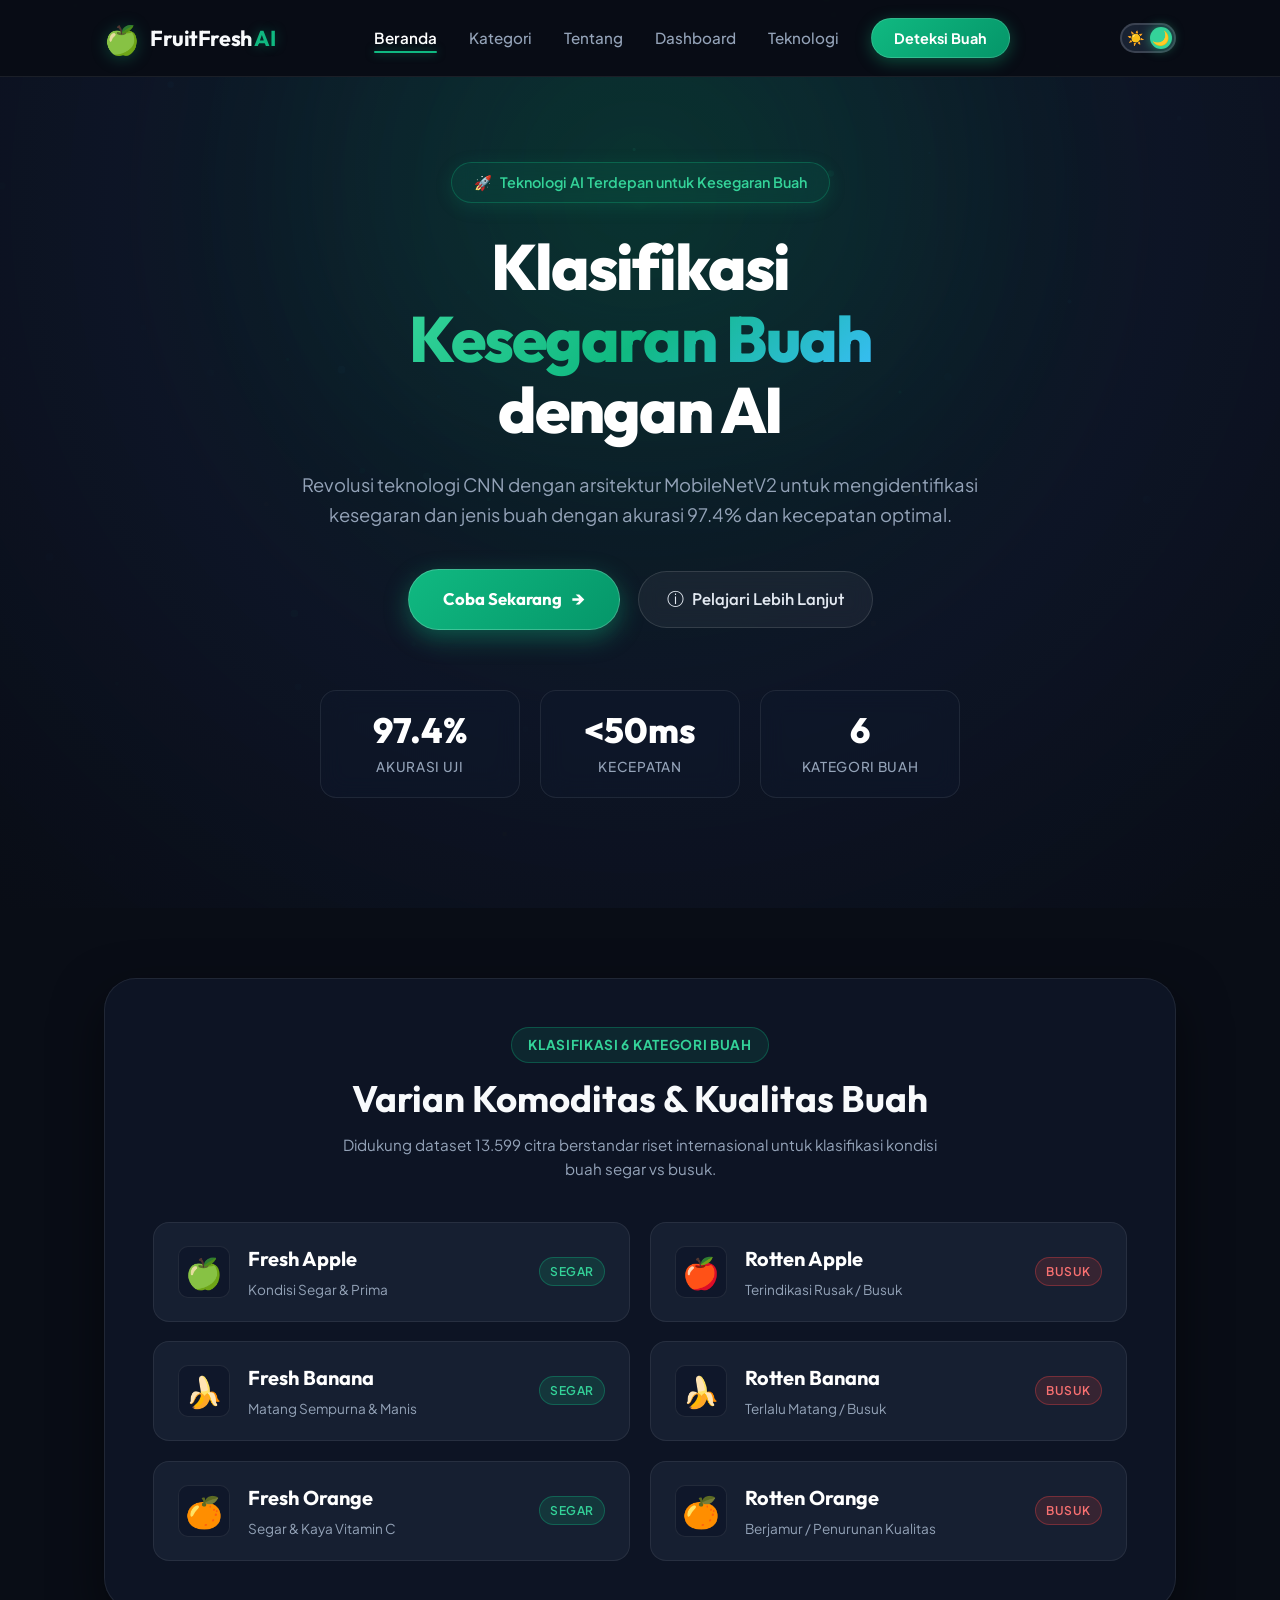
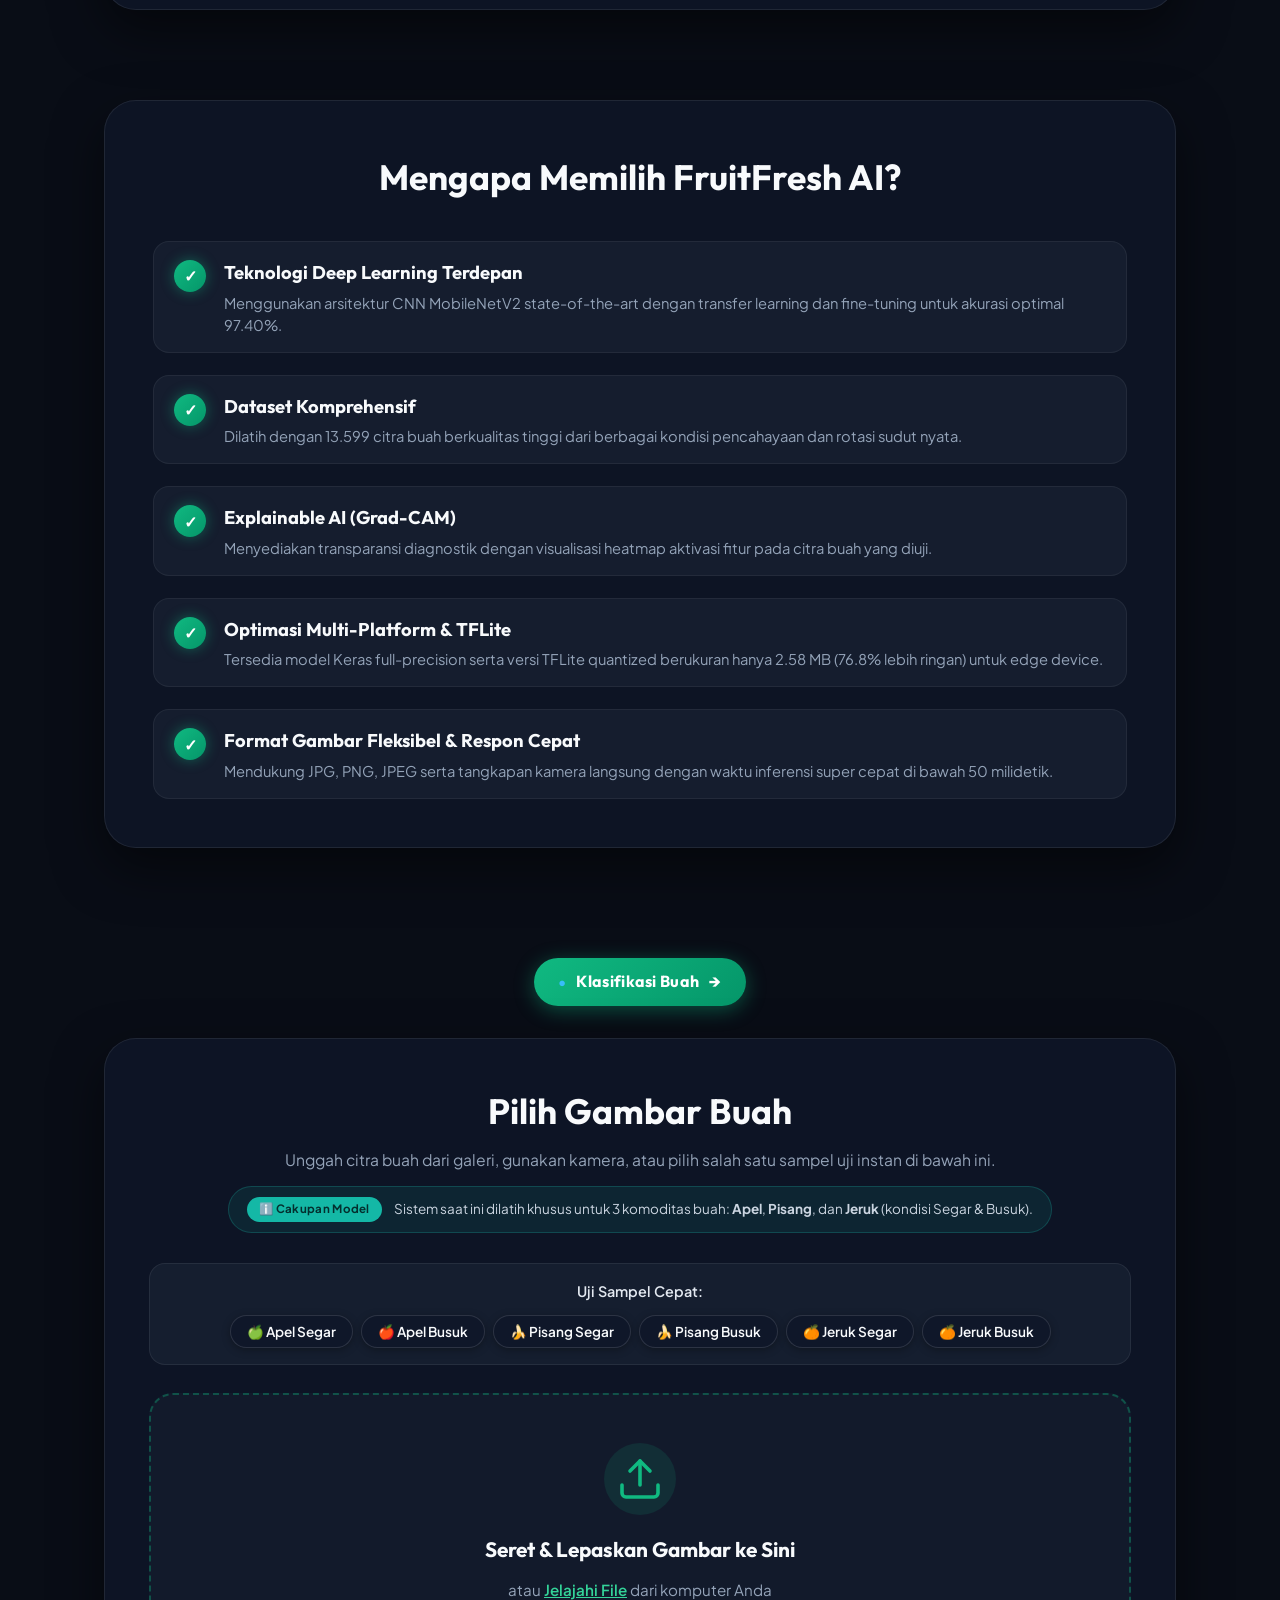
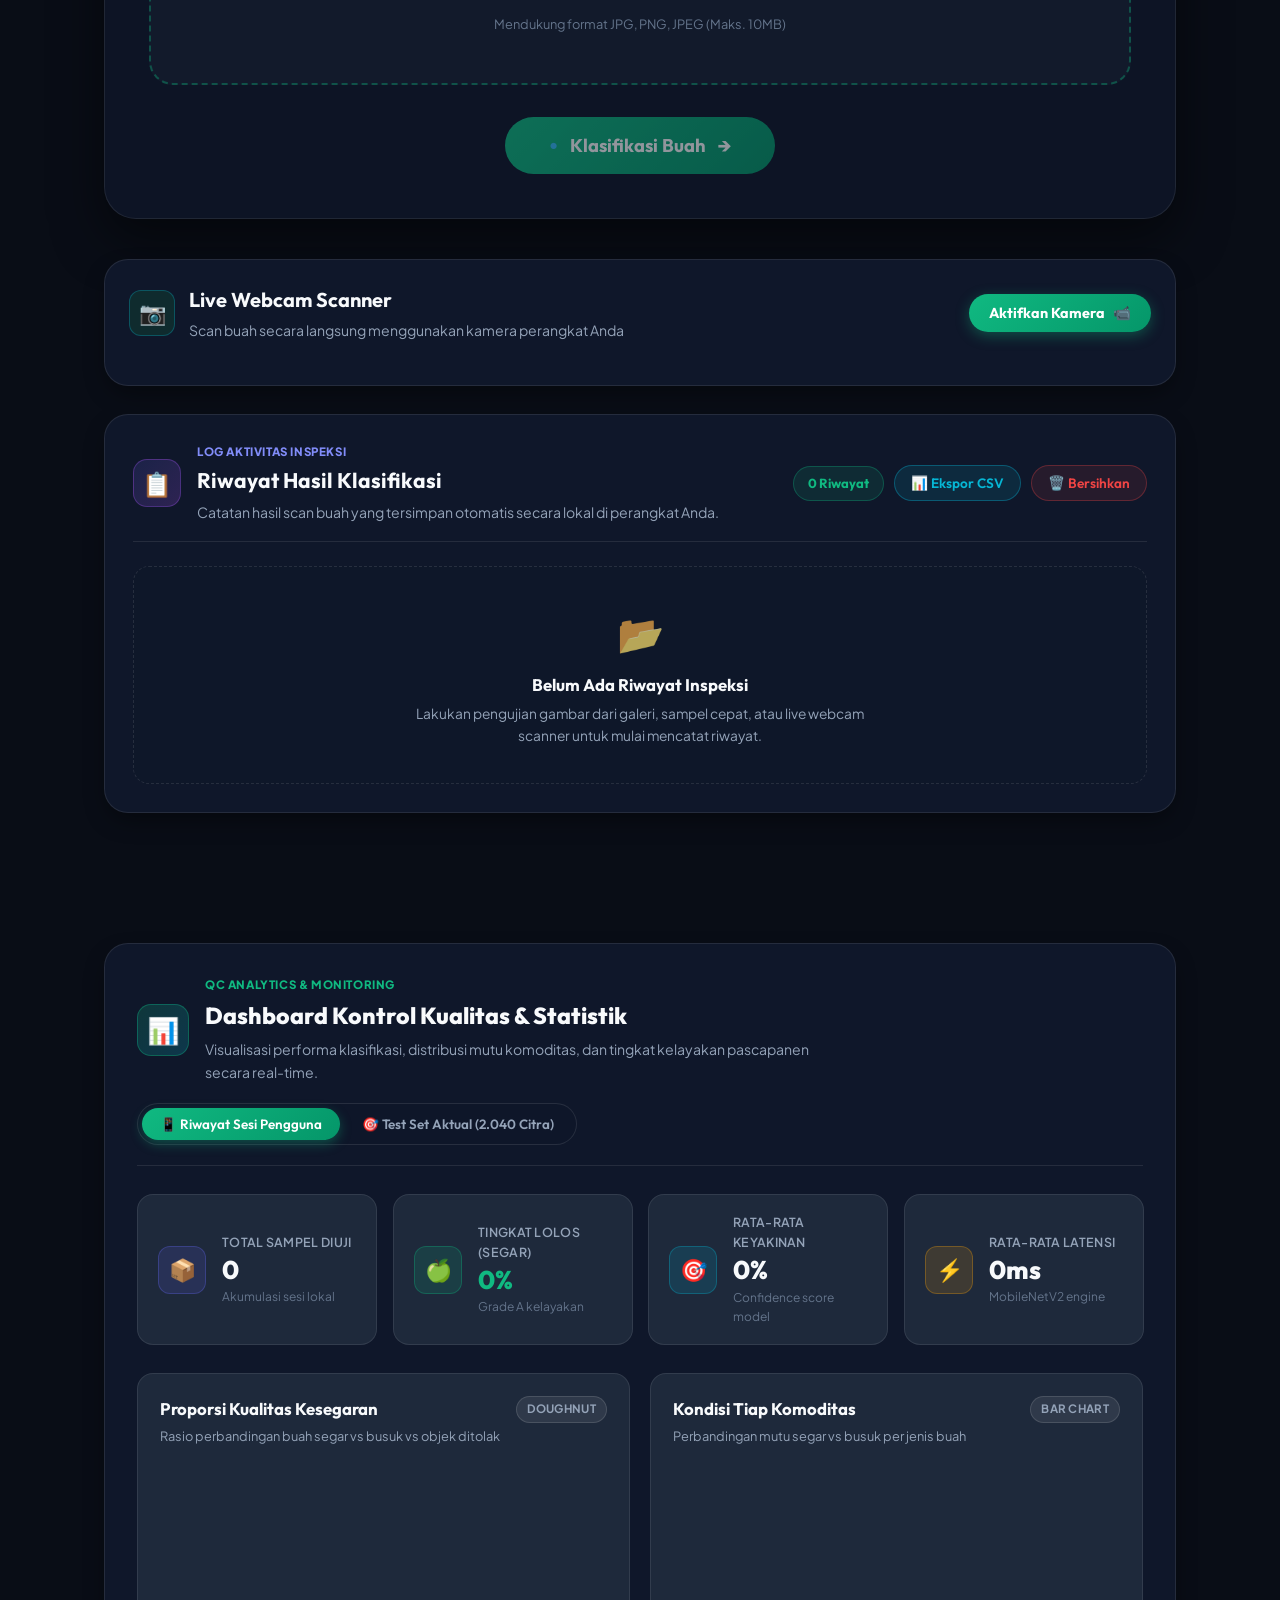
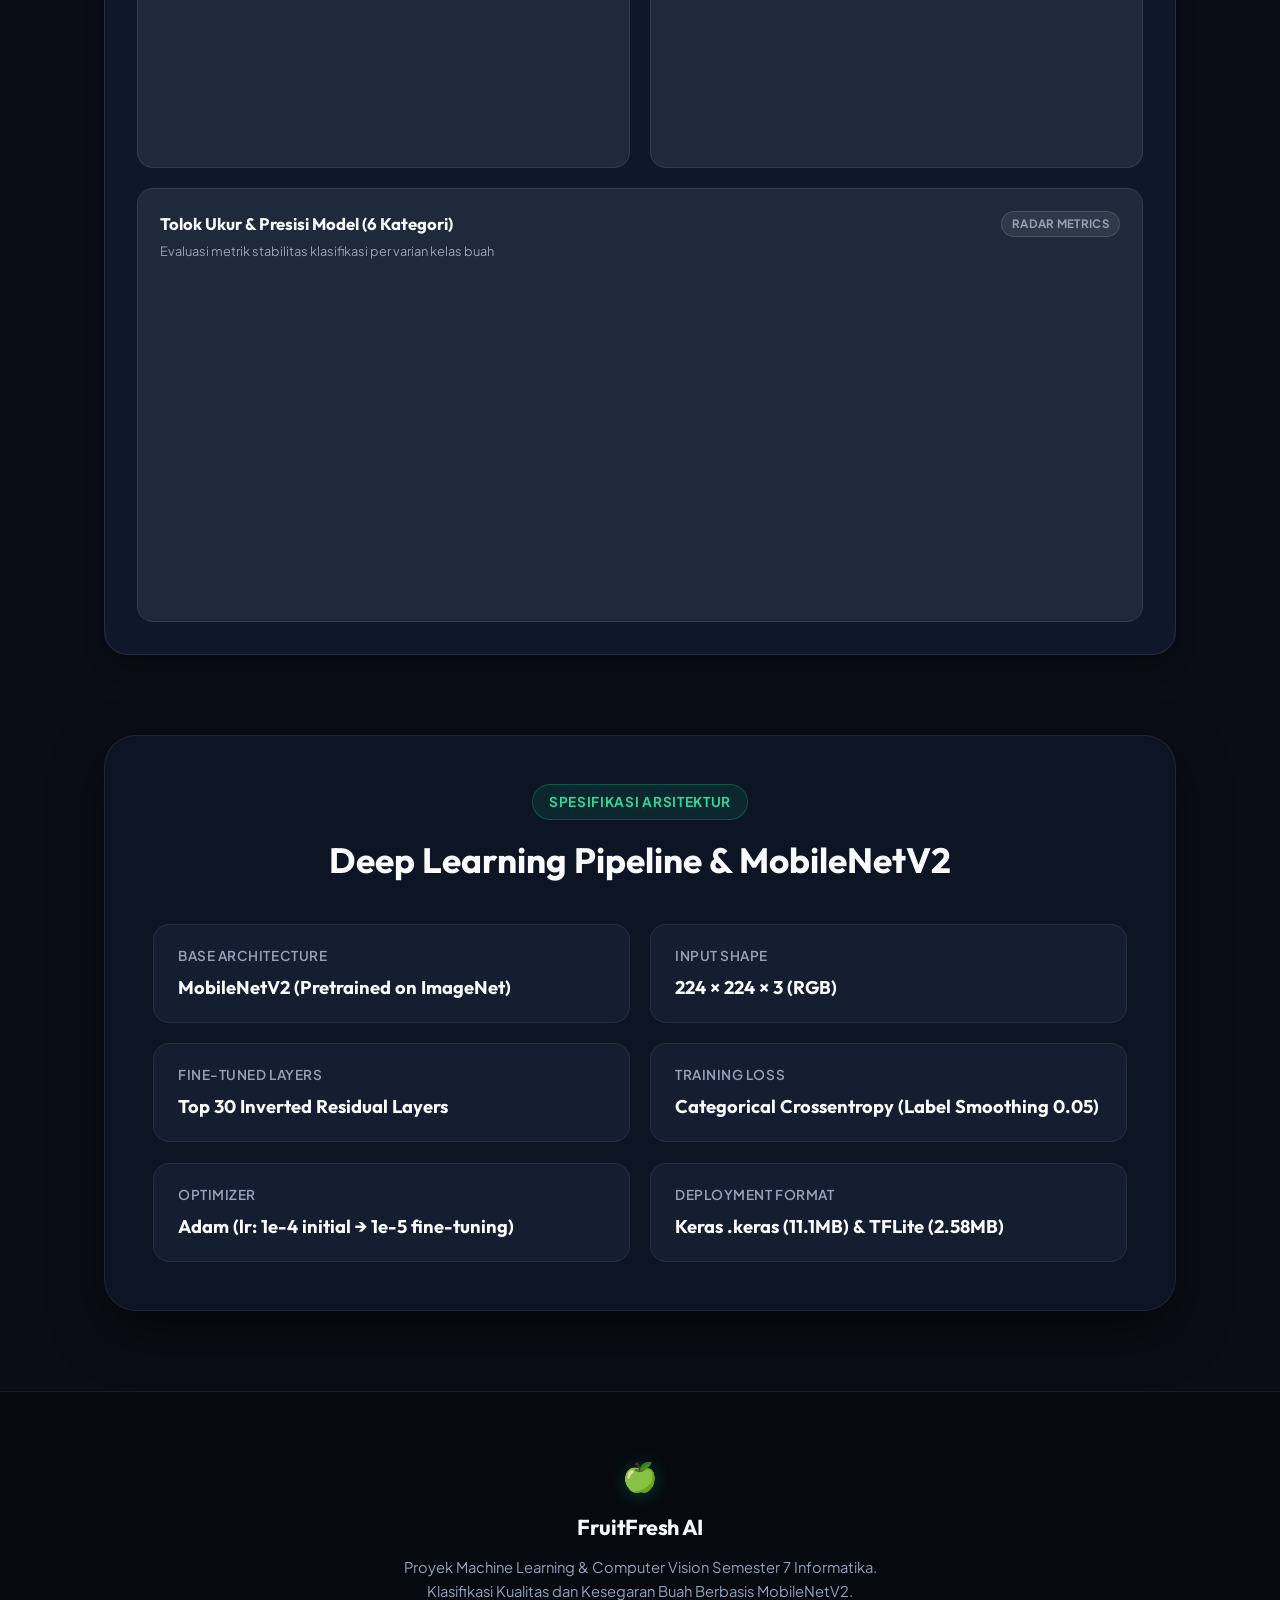
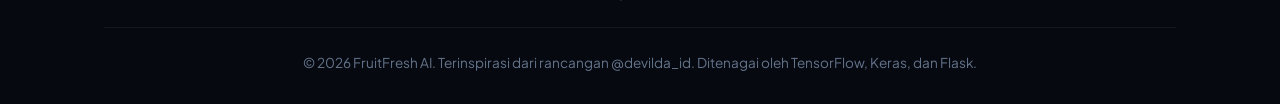
==== templates/index.html @ ebd69722 "feat: FruitFresh AI - Klasifikasi Kesegaran Buah Berbasis MobileNetV2 (Production Ready)" ====
<!DOCTYPE html>
<html lang="id" data-theme="dark">
<head>
    <meta charset="UTF-8">
    <meta name="viewport" content="width=device-width, initial-scale=1.0">
    <title>FruitFresh AI — Klasifikasi Kesegaran Buah Berbasis Deep Learning</title>
    <meta name="description" content="Sistem kecerdasan buatan berbasis MobileNetV2 untuk klasifikasi kualitas dan kesegaran buah apel, pisang, dan jeruk secara real-time.">
    
    <!-- Google Fonts: Outfit & Plus Jakarta Sans -->
    <link rel="preconnect" href="https://fonts.googleapis.com">
    <link rel="preconnect" href="https://fonts.gstatic.com" crossorigin>
    <link href="https://fonts.googleapis.com/css2?family=Outfit:wght@300;400;500;600;700;800&family=Plus+Jakarta+Sans:wght@400;500;600;700&display=swap" rel="stylesheet">
    
    <!-- Custom CSS -->
    <link rel="stylesheet" href="/static/css/style.css">
    <link rel="icon" href="data:image/svg+xml,<svg xmlns=%22http://www.w3.org/2000/svg%22 viewBox=%220%22%20width=%2232%22%20height=%2232%22><text y=%2226%22 font-size=%2226%22>🍏</text></svg>">
    
    <!-- Chart.js 4.x for Interactive QC Analytics Dashboard -->
    <script src="https://cdn.jsdelivr.net/npm/chart.js@4.4.2/dist/chart.umd.min.js"></script>
</head>
<body>

    <!-- Floating Particles Canvas (Fitur 6: Partikel Mengambang) -->
    <canvas id="particles-canvas" class="particles-canvas"></canvas>

    <!-- Toast Notification Container -->
    <div id="toast-container" class="toast-container" aria-live="polite"></div>

    <!-- Navigation Bar -->
    <header class="navbar-wrapper">
        <nav class="navbar container">
            <a href="#beranda" class="nav-brand">
                <div class="brand-icon">🍏</div>
                <span class="brand-text">FruitFresh <span class="brand-highlight">AI</span></span>
            </a>
            
            <ul class="nav-menu" id="nav-menu">
                <li><a href="#beranda" class="nav-link active">Beranda</a></li>
                <li><a href="#kategori" class="nav-link">Kategori</a></li>
                <li><a href="#tentang" class="nav-link">Tentang</a></li>
                <li><a href="#dashboard" class="nav-link">Dashboard</a></li>
                <li><a href="#teknologi" class="nav-link">Teknologi</a></li>
                <li><a href="#deteksi" class="nav-link btn-nav-cta">Deteksi Buah</a></li>
            </ul>

            <!-- Fitur 4: Dark/Light Mode Toggle -->
            <button type="button" id="theme-toggle" class="theme-toggle" aria-label="Toggle Dark/Light Mode" title="Ubah Tema">
                <span class="theme-icon-sun">☀️</span>
                <span class="theme-icon-moon">🌙</span>
                <div class="theme-toggle-slider"></div>
            </button>

            <div class="nav-hamburger" id="nav-hamburger" aria-label="Toggle Menu">
                <span></span>
                <span></span>
                <span></span>
            </div>
        </nav>
    </header>

    <main>
        <!-- HERO SECTION -->
        <section id="beranda" class="hero-section">
            <div class="hero-backdrop-glow"></div>
            <div class="container hero-content">
                <!-- Pill Badge -->
                <div class="hero-pill-badge" data-reveal>
                    <span class="pill-icon">🚀</span>
                    <span>Teknologi AI Terdepan untuk Kesegaran Buah</span>
                </div>

                <!-- Headline -->
                <h1 class="hero-title" data-reveal>
                    Klasifikasi<br>
                    <span class="hero-title-highlight">Kesegaran Buah</span><br>
                    dengan AI
                </h1>

                <!-- Subtitle -->
                <p class="hero-subtitle" data-reveal>
                    Revolusi teknologi CNN dengan arsitektur MobileNetV2 untuk mengidentifikasi kesegaran dan jenis buah dengan akurasi 97.4% dan kecepatan optimal.
                </p>

                <!-- CTA Buttons -->
                <div class="hero-cta-group" data-reveal>
                    <a href="#deteksi" class="btn-primary-pill">
                        <span>Coba Sekarang</span>
                        <span class="arrow-icon">→</span>
                    </a>
                    <a href="#tentang" class="btn-secondary-pill">
                        <span class="info-icon">ⓘ</span>
                        <span>Pelajari Lebih Lanjut</span>
                    </a>
                </div>

                <!-- Stats Row -->
                <div class="hero-stats-grid" data-reveal>
                    <div class="stat-card tilt-card">
                        <div class="stat-value">97.4%</div>
                        <div class="stat-label">Akurasi Uji</div>
                    </div>
                    <div class="stat-card tilt-card">
                        <div class="stat-value">&lt;50ms</div>
                        <div class="stat-label">Kecepatan</div>
                    </div>
                    <div class="stat-card tilt-card">
                        <div class="stat-value">6</div>
                        <div class="stat-label">Kategori Buah</div>
                    </div>
                </div>
            </div>
        </section>

        <!-- KATEGORI BUAH SECTION (Grid 2x3) -->
        <section id="kategori" class="kategori-section">
            <div class="container">
                <div class="kategori-container-card" data-reveal>
                    <div class="kategori-card-header">
                        <span class="kategori-badge">Klasifikasi 6 Kategori Buah</span>
                        <h2 class="kategori-title">Varian Komoditas &amp; Kualitas Buah</h2>
                        <p class="kategori-desc">Didukung dataset 13.599 citra berstandar riset internasional untuk klasifikasi kondisi buah segar vs busuk.</p>
                    </div>

                    <div class="kategori-grid">
                        <!-- 1. Fresh Apple -->
                        <div class="fruit-item-card tilt-card" data-sample="fresh_apple.png">
                            <div class="fruit-item-icon-wrap">
                                <span class="fruit-item-icon">🍏</span>
                            </div>
                            <div class="fruit-item-info">
                                <div class="fruit-item-name">Fresh Apple</div>
                                <div class="fruit-item-subtitle">Kondisi Segar &amp; Prima</div>
                            </div>
                            <span class="fruit-quick-tag tag-fresh">Segar</span>
                        </div>

                        <!-- 2. Rotten Apple -->
                        <div class="fruit-item-card tilt-card" data-sample="rotten_apple.png">
                            <div class="fruit-item-icon-wrap">
                                <span class="fruit-item-icon">🍎</span>
                            </div>
                            <div class="fruit-item-info">
                                <div class="fruit-item-name">Rotten Apple</div>
                                <div class="fruit-item-subtitle">Terindikasi Rusak / Busuk</div>
                            </div>
                            <span class="fruit-quick-tag tag-rotten">Busuk</span>
                        </div>

                        <!-- 3. Fresh Banana -->
                        <div class="fruit-item-card tilt-card" data-sample="fresh_banana.png">
                            <div class="fruit-item-icon-wrap">
                                <span class="fruit-item-icon">🍌</span>
                            </div>
                            <div class="fruit-item-info">
                                <div class="fruit-item-name">Fresh Banana</div>
                                <div class="fruit-item-subtitle">Matang Sempurna &amp; Manis</div>
                            </div>
                            <span class="fruit-quick-tag tag-fresh">Segar</span>
                        </div>

                        <!-- 4. Rotten Banana -->
                        <div class="fruit-item-card tilt-card" data-sample="rotten_banana.png">
                            <div class="fruit-item-icon-wrap">
                                <span class="fruit-item-icon">🍌</span>
                            </div>
                            <div class="fruit-item-info">
                                <div class="fruit-item-name">Rotten Banana</div>
                                <div class="fruit-item-subtitle">Terlalu Matang / Busuk</div>
                            </div>
                            <span class="fruit-quick-tag tag-rotten">Busuk</span>
                        </div>

                        <!-- 5. Fresh Orange -->
                        <div class="fruit-item-card tilt-card" data-sample="fresh_orange.png">
                            <div class="fruit-item-icon-wrap">
                                <span class="fruit-item-icon">🍊</span>
                            </div>
                            <div class="fruit-item-info">
                                <div class="fruit-item-name">Fresh Orange</div>
                                <div class="fruit-item-subtitle">Segar &amp; Kaya Vitamin C</div>
                            </div>
                            <span class="fruit-quick-tag tag-fresh">Segar</span>
                        </div>

                        <!-- 6. Rotten Orange -->
                        <div class="fruit-item-card tilt-card" data-sample="rotten_orange.png">
                            <div class="fruit-item-icon-wrap">
                                <span class="fruit-item-icon">🍊</span>
                            </div>
                            <div class="fruit-item-info">
                                <div class="fruit-item-name">Rotten Orange</div>
                                <div class="fruit-item-subtitle">Berjamur / Penurunan Kualitas</div>
                            </div>
                            <span class="fruit-quick-tag tag-rotten">Busuk</span>
                        </div>
                    </div>
                </div>
            </div>
        </section>

        <!-- MENGAPA MEMILIH FRUITFRESH AI -->
        <section id="tentang" class="features-section">
            <div class="container">
                <div class="features-container-card" data-reveal>
                    <h2 class="features-card-title">Mengapa Memilih FruitFresh AI?</h2>
                    
                    <div class="feature-list">
                        <!-- Feature 1 -->
                        <div class="feature-row">
                            <div class="feature-check-circle">✓</div>
                            <div class="feature-text">
                                <div class="feature-heading">Teknologi Deep Learning Terdepan</div>
                                <div class="feature-sub">Menggunakan arsitektur CNN MobileNetV2 state-of-the-art dengan transfer learning dan fine-tuning untuk akurasi optimal 97.40%.</div>
                            </div>
                        </div>

                        <!-- Feature 2 -->
                        <div class="feature-row">
                            <div class="feature-check-circle">✓</div>
                            <div class="feature-text">
                                <div class="feature-heading">Dataset Komprehensif</div>
                                <div class="feature-sub">Dilatih dengan 13.599 citra buah berkualitas tinggi dari berbagai kondisi pencahayaan dan rotasi sudut nyata.</div>
                            </div>
                        </div>

                        <!-- Feature 3 -->
                        <div class="feature-row">
                            <div class="feature-check-circle">✓</div>
                            <div class="feature-text">
                                <div class="feature-heading">Explainable AI (Grad-CAM)</div>
                                <div class="feature-sub">Menyediakan transparansi diagnostik dengan visualisasi heatmap aktivasi fitur pada citra buah yang diuji.</div>
                            </div>
                        </div>

                        <!-- Feature 4 -->
                        <div class="feature-row">
                            <div class="feature-check-circle">✓</div>
                            <div class="feature-text">
                                <div class="feature-heading">Optimasi Multi-Platform &amp; TFLite</div>
                                <div class="feature-sub">Tersedia model Keras full-precision serta versi TFLite quantized berukuran hanya 2.58 MB (76.8% lebih ringan) untuk edge device.</div>
                            </div>
                        </div>

                        <!-- Feature 5 -->
                        <div class="feature-row">
                            <div class="feature-check-circle">✓</div>
                            <div class="feature-text">
                                <div class="feature-heading">Format Gambar Fleksibel &amp; Respon Cepat</div>
                                <div class="feature-sub">Mendukung JPG, PNG, JPEG serta tangkapan kamera langsung dengan waktu inferensi super cepat di bawah 50 milidetik.</div>
                            </div>
                        </div>
                    </div>
                </div>
            </div>
        </section>

        <!-- INTERACTIVE DETECTION & CLASSIFICATION -->
        <section id="deteksi" class="detection-section">
            <div class="container">
                
                <!-- Section Header Pill -->
                <div class="section-center-pill" data-reveal>
                    <span class="pill-dot">●</span>
                    <span>Klasifikasi Buah</span>
                    <span class="pill-arrow">→</span>
                </div>

                <!-- Input Upload Card -->
                <div class="detection-input-card" data-reveal>
                    <div class="card-inner-header">
                        <h3 class="input-card-title">Pilih Gambar Buah</h3>
                        <p class="input-card-subtitle">Unggah citra buah dari galeri, gunakan kamera, atau pilih salah satu sampel uji instan di bawah ini.</p>
                        <!-- Scope Notice Badge -->
                        <div class="scope-info-notice">
                            <span class="scope-badge">ℹ️ Cakupan Model</span>
                            <span class="scope-text">Sistem saat ini dilatih khusus untuk 3 komoditas buah: <strong>Apel</strong>, <strong>Pisang</strong>, dan <strong>Jeruk</strong> (kondisi Segar &amp; Busuk).</span>
                        </div>
                    </div>

                    <!-- Quick Sample Selector -->
                    <div class="quick-samples-wrapper">
                        <span class="quick-samples-label">Uji Sampel Cepat:</span>
                        <div class="quick-samples-chips" id="quick-samples-chips">
                            <button type="button" class="sample-chip" data-sample="fresh_apple.png">🍏 Apel Segar</button>
                            <button type="button" class="sample-chip" data-sample="rotten_apple.png">🍎 Apel Busuk</button>
                            <button type="button" class="sample-chip" data-sample="fresh_banana.png">🍌 Pisang Segar</button>
                            <button type="button" class="sample-chip" data-sample="rotten_banana.png">🍌 Pisang Busuk</button>
                            <button type="button" class="sample-chip" data-sample="fresh_orange.png">🍊 Jeruk Segar</button>
                            <button type="button" class="sample-chip" data-sample="rotten_orange.png">🍊 Jeruk Busuk</button>
                        </div>
                    </div>

                    <!-- Drag & Drop Zone -->
                    <div class="dropzone" id="dropzone">
                        <input type="file" id="file-input" accept="image/png, image/jpeg, image/jpg" style="display: none;">
                        <div class="dropzone-content" id="dropzone-content">
                            <div class="dropzone-icon">
                                <svg width="48" height="48" viewBox="0 0 24 24" fill="none" stroke="currentColor" stroke-width="1.8" stroke-linecap="round" stroke-linejoin="round">
                                    <path d="M21 15v4a2 2 0 0 1-2 2H5a2 2 0 0 1-2-2v-4"></path>
                                    <polyline points="17 8 12 3 7 8"></polyline>
                                    <line x1="12" y1="3" x2="12" y2="15"></line>
                                </svg>
                            </div>
                            <div class="dropzone-title">Seret &amp; Lepaskan Gambar ke Sini</div>
                            <div class="dropzone-sub">atau <span class="browse-link">Jelajahi File</span> dari komputer Anda</div>
                            <div class="dropzone-hint">Mendukung format JPG, PNG, JPEG (Maks. 10MB)</div>
                        </div>

                        <!-- Image Preview Box -->
                        <div class="preview-box" id="preview-box" style="display: none;">
                            <div class="preview-inner">
                                <img id="image-preview" src="" alt="Preview Gambar Buah">
                            </div>
                            <div class="preview-actions">
                                <button type="button" id="btn-remove-image" class="btn-remove-img">
                                    <svg width="16" height="16" viewBox="0 0 24 24" fill="none" stroke="currentColor" stroke-width="2">
                                        <polyline points="3 6 5 6 21 6"></polyline>
                                        <path d="M19 6v14a2 2 0 0 1-2 2H7a2 2 0 0 1-2-2V6m3 0V4a2 2 0 0 1 2-2h4a2 2 0 0 1 2 2v2"></path>
                                    </svg>
                                    <span>Hapus Gambar</span>
                                </button>
                            </div>
                        </div>
                    </div>

                    <!-- Action Buttons Row -->
                    <div class="classify-action-wrapper">
                        <button type="button" id="btn-classify" class="btn-classify-pill" disabled>
                            <span class="btn-pill-dot">●</span>
                            <span id="btn-classify-text">Klasifikasi Buah</span>
                            <span class="btn-pill-arrow">→</span>
                        </button>
                    </div>
                </div>

                <!-- Fitur 2: LIVE WEBCAM SCANNER SECTION -->
                <div class="webcam-section" data-reveal>
                    <div class="webcam-card">
                        <div class="webcam-header">
                            <div class="webcam-header-left">
                                <div class="webcam-icon-badge">📷</div>
                                <div>
                                    <h3 class="webcam-title">Live Webcam Scanner</h3>
                                    <p class="webcam-subtitle">Scan buah secara langsung menggunakan kamera perangkat Anda</p>
                                </div>
                            </div>
                            <div class="webcam-header-actions">
                                <button type="button" id="btn-webcam-switch" class="btn-webcam-action" title="Ganti Kamera Depan / Belakang" style="display: none;">
                                    <span class="webcam-action-icon">🔄</span>
                                    <span class="webcam-action-text">Ganti Kamera</span>
                                </button>
                                <button type="button" id="btn-webcam-toggle" class="btn-webcam-toggle">
                                    <span id="webcam-toggle-text">Aktifkan Kamera</span>
                                    <span class="webcam-toggle-icon">📹</span>
                                </button>
                            </div>
                        </div>
                        <div class="webcam-body" id="webcam-body" style="display: none;">
                            <div class="webcam-viewport">
                                <video id="webcam-video" autoplay playsinline></video>
                                <canvas id="webcam-canvas" style="display: none;"></canvas>
                                <!-- Scanning Animation & YOLO-Style HUD Overlay -->
                                <div class="scan-overlay" id="scan-overlay">
                                    <div class="scan-line" id="scan-line"></div>
                                    <div class="scan-corners">
                                        <div class="scan-corner tl"></div>
                                        <div class="scan-corner tr"></div>
                                        <div class="scan-corner bl"></div>
                                        <div class="scan-corner br"></div>
                                    </div>
                                    <!-- YOLO Target Tracking Box (Dynamic Live HUD) -->
                                    <div class="yolo-hud-box" id="yolo-hud-box" style="display: none;">
                                        <div class="yolo-hud-tag" id="yolo-hud-tag">
                                            <span class="yolo-tag-dot" id="yolo-tag-dot"></span>
                                            <span class="yolo-tag-title" id="yolo-tag-title">Memindai...</span>
                                            <span class="yolo-tag-conf" id="yolo-tag-conf">--%</span>
                                        </div>
                                        <div class="yolo-hud-metrics" id="yolo-hud-metrics">
                                            <span class="yolo-metric-item" id="yolo-metric-fps">⚡ Stream Aktif</span>
                                            <span class="yolo-metric-item" id="yolo-metric-lat">⏱️ --ms</span>
                                        </div>
                                    </div>
                                    <div class="scan-label" id="scan-label">Posisikan buah di dalam area scan</div>
                                </div>
                            </div>
                            <div class="webcam-actions">
                                <div class="webcam-controls-row">
                                    <button type="button" id="btn-webcam-capture" class="btn-webcam-capture" title="Ambil Foto Statis">
                                        <span class="capture-ring"></span>
                                        <span class="capture-inner"></span>
                                    </button>
                                    <button type="button" id="btn-webcam-live" class="btn-webcam-live" title="Mulai / Hentikan Deteksi Real-Time">
                                        <span class="live-dot-pulse"></span>
                                        <span id="webcam-live-text">Deteksi Real-Time (YOLO Mode)</span>
                                        <span class="live-badge-chip">LIVE</span>
                                    </button>
                                </div>
                                <p class="webcam-capture-hint" id="webcam-hint-text">Tekan tombol foto untuk analisis detail, atau aktifkan Deteksi Real-Time untuk scan otomatis</p>
                            </div>
                        </div>
                    </div>
                </div>

                <!-- RESULT CARD SECTION (Streamlined Executive Layout & Progressive Tabs) -->
                <div class="detection-result-card" id="result-card" style="display: none;">
                    
                    <!-- KARTU PENOLAKAN OTOMATIS OOD (Keyakinan < 60%) -->
                    <div class="ood-rejection-card" id="ood-rejection-card" style="display: none;">
                        <div class="ood-header">
                            <div class="ood-badge-pill">
                                <span class="ood-pulse-dot"></span>
                                <span>STATUS: OBJEK DITOLAK / DI LUAR CAKUPAN TARGET</span>
                            </div>
                            <h3 class="ood-title">Citra Tidak Dapat Diklasifikasikan</h3>
                            <p class="ood-subtitle">
                                Sistem menolak membuat prediksi spekulatif karena tingkat keyakinan tertinggi hanya 
                                <strong id="ood-confidence-display" class="highlight-ood">--%</strong> (di bawah ambang batas aman <strong>60.0%</strong>).
                            </p>
                        </div>

                        <div class="ood-diagnostics-grid">
                            <div class="ood-diag-card">
                                <div class="diag-icon">❌</div>
                                <div class="diag-content">
                                    <h5>Bukan Komoditas Target</h5>
                                    <p>Sistem mendeteksi kemungkinan besar objek pada citra <strong>bukan Apel, Pisang, atau Jeruk</strong> (misal: buah lain, hewan, atau benda mati).</p>
                                </div>
                            </div>
                            <div class="ood-diag-card">
                                <div class="diag-icon">⚠️</div>
                                <div class="diag-content">
                                    <h5>Kualitas / Sudut Citra</h5>
                                    <p>Foto mungkin memiliki pencahayaan minim, blur, pantulan cahaya tajam, atau sudut pandang yang menutupi tekstur khas buah.</p>
                                </div>
                            </div>
                            <div class="ood-diag-card">
                                <div class="diag-icon">🛡️</div>
                                <div class="diag-content">
                                    <h5>Standar Integritas AI (OOD)</h5>
                                    <p>Sesuai kaidah *Out-of-Distribution Rejection*, model menolak tebakan acak demi mencegah *False Positive* dalam operasional QC.</p>
                                </div>
                            </div>
                        </div>

                        <div class="ood-actions">
                            <a href="#kategori" class="btn-ood-action btn-ood-primary">
                                <span>Lihat 3 Buah yang Didukung</span>
                                <span>🍏🍌🍊</span>
                            </a>
                            <button type="button" class="btn-ood-action btn-ood-secondary" id="btn-ood-sample">
                                <span>Gunakan Sampel Uji Cepat</span>
                                <span>✨</span>
                            </button>
                        </div>
                    </div>

                    <!-- KONTEN HASIL NORMAL (Keyakinan >= 60%) -->
                    <div id="normal-result-container">
                        
                        <!-- 1. EXECUTIVE HERO RESULT BANNER (Terbaca Jelas & Instan dalam 2 Detik) -->
                        <div class="result-hero-banner" id="result-hero-banner">
                            <div class="hero-verdict-left">
                                <div class="hero-fruit-avatar" id="fruit-icon-badge">🍏</div>
                                <div class="hero-fruit-meta">
                                    <div class="hero-badge-row">
                                        <span class="status-box-badge badge-fresh" id="res-condition-tag">SEGAR • GRADE A</span>
                                        <span class="badge-latency" id="res-latency">⏱️ Latensi: 34ms</span>
                                    </div>
                                    <h3 class="hero-fruit-name" id="res-fruit-name">Fresh Apple (Apel Segar)</h3>
                                    <p class="hero-one-sentence" id="res-fruit-desc">Apel dalam kondisi segar dengan tekstur renyah, aroma manis segar, kulit kencang bebas memar.</p>
                                </div>
                            </div>
                            
                            <div class="hero-verdict-right">
                                <div class="hero-confidence-box">
                                    <span class="hero-conf-label">Tingkat Kepercayaan</span>
                                    <div class="hero-conf-value value-green" id="res-confidence">100.0%</div>
                                    <span class="hero-conf-sub">MobileNetV2 Confidence</span>
                                </div>
                                <div class="hero-action-buttons">
                                    <button type="button" id="btn-export-pdf" class="btn-action-pill btn-pdf" title="Ekspor Laporan PDF">
                                        <svg width="17" height="17" viewBox="0 0 24 24" fill="none" stroke="currentColor" stroke-width="2" stroke-linecap="round" stroke-linejoin="round">
                                            <path d="M14 2H6a2 2 0 0 0-2 2v16a2 2 0 0 0 2 2h12a2 2 0 0 0 2-2V8z"></path>
                                            <polyline points="14 2 14 8 20 8"></polyline>
                                            <line x1="16" y1="13" x2="8" y2="13"></line>
                                            <line x1="16" y1="17" x2="8" y2="17"></line>
                                        </svg>
                                        <span>Ekspor PDF</span>
                                    </button>
                                    <button type="button" id="btn-audio-tts" class="btn-action-pill btn-audio" title="Dengarkan Hasil Analisis">
                                        <svg width="17" height="17" viewBox="0 0 24 24" fill="none" stroke="currentColor" stroke-width="2" stroke-linecap="round" stroke-linejoin="round">
                                            <polygon points="11 5 6 9 2 9 2 15 6 15 11 19 11 5"></polygon>
                                            <path d="M19.07 4.93a10 10 0 0 1 0 14.14M15.54 8.46a5 5 0 0 1 0 7.07"></path>
                                        </svg>
                                        <span id="tts-btn-text">Putar Audio</span>
                                    </button>
                                </div>
                            </div>
                        </div>

                        <!-- 2. TAB NAVIGASI DETAIL HASIL (Progressive Disclosure) -->
                        <div class="result-tabs-wrapper">
                            <div class="result-tabs-nav" role="tablist">
                                <button type="button" class="btn-result-tab active" id="tab-btn-storage" data-tab="storage">
                                    <span>📦 Parameter Penyimpanan &amp; Protokol QC</span>
                                </button>
                                <button type="button" class="btn-result-tab" id="tab-btn-ai" data-tab="ai">
                                    <span>🔬 Analisis Mendalam AI &amp; Grad-CAM</span>
                                </button>
                            </div>

                            <!-- PANE 1: PENYIMPANAN & KUALITAS INDUSTRI -->
                            <div class="result-tab-pane active" id="tab-pane-storage">
                                <!-- Wawasan Daya Simpan & Metrik Industri -->
                                <div class="shelf-life-container" id="shelf-life-container">
                                    <div class="shelf-life-header">
                                        <div class="shelf-life-title-wrap">
                                            <span class="shelf-title-icon">🧊</span>
                                            <div>
                                                <h4 class="shelf-title">Wawasan Daya Simpan &amp; Kontrol Kualitas Industri</h4>
                                                <p class="shelf-subtitle">Parameter penyimpanan presisi berbasis standar sains pascapanen &amp; cold chain</p>
                                            </div>
                                        </div>
                                        <span class="shelf-status-pill" id="shelf-status-badge">Masa Simpan Optimal</span>
                                    </div>

                                    <!-- 4 Grid Metrik Industri -->
                                    <div class="shelf-metrics-grid">
                                        <div class="shelf-metric-card">
                                            <div class="metric-top">
                                                <span class="m-icon">⏱️</span>
                                                <span class="m-label">Estimasi Daya Simpan</span>
                                            </div>
                                            <div class="metric-value" id="shelf-metric-lifespan">3 - 4 Minggu</div>
                                            <span class="metric-sub" id="shelf-metric-lifespan-sub">Kulkas / 5-7 Hari Ruang</span>
                                        </div>

                                        <div class="shelf-metric-card">
                                            <div class="metric-top">
                                                <span class="m-icon">🌡️</span>
                                                <span class="m-label">Suhu Ideal (Cold Chain)</span>
                                            </div>
                                            <div class="metric-value" id="shelf-metric-temp">1°C - 4°C</div>
                                            <span class="metric-sub">Suhu Pascapanen Aman</span>
                                        </div>

                                        <div class="shelf-metric-card">
                                            <div class="metric-top">
                                                <span class="m-icon">💧</span>
                                                <span class="m-label">Kelembaban Relatif</span>
                                            </div>
                                            <div class="metric-value" id="shelf-metric-rh">90% - 95% RH</div>
                                            <span class="metric-sub">Cegah Pengeriputan Kulit</span>
                                        </div>

                                        <div class="shelf-metric-card">
                                            <div class="metric-top">
                                                <span class="m-icon">🌬️</span>
                                                <span class="m-label">Aktivitas Gas Etilen</span>
                                            </div>
                                            <div class="metric-value" id="shelf-metric-ethylene">Tinggi</div>
                                            <span class="metric-sub" id="shelf-metric-ethylene-sub">Klimakterik Aktif</span>
                                        </div>
                                    </div>

                                    <!-- Kotak Protokol QC -->
                                    <div class="qc-protocol-box">
                                        <div class="qc-protocol-header">
                                            <span class="qc-protocol-icon">🏭</span>
                                            <strong>Protokol QC Pergudangan &amp; Ritel:</strong>
                                        </div>
                                        <p class="qc-protocol-text" id="shelf-qc-protocol">
                                            LOLOS QC GRADE A. Sangat layak didistribusikan ke etalase ritel atau dikonsumsi langsung.
                                        </p>
                                    </div>
                                </div>

                                <!-- Detail Karakteristik Fisik -->
                                <div class="detail-chips-grid">
                                    <div class="detail-chip">
                                        <span class="chip-label">👃 Indikator Aroma &amp; Tekstur</span>
                                        <span class="chip-value" id="res-aroma-texture">Segar alami, padat renyah</span>
                                    </div>
                                    <div class="detail-chip">
                                        <span class="chip-label">🍽️ Kelayakan Konsumsi</span>
                                        <span class="chip-value" id="res-recommendation">Sangat Direkomendasikan</span>
                                    </div>
                                    <div class="detail-chip full-width-chip">
                                        <span class="chip-label">💡 Panduan Penanganan Khusus</span>
                                        <span class="chip-value" id="res-storage-tip">Simpan di laci pendingin 1-4°C</span>
                                    </div>
                                </div>
                            </div>

                            <!-- PANE 2: ANALISIS AI & EXPLAINABILITY (GRAD-CAM + PROBABILITAS) -->
                            <div class="result-tab-pane" id="tab-pane-ai" style="display: none;">
                                <!-- Explainable AI Grad-CAM -->
                                <div class="gradcam-section" id="gradcam-container">
                                    <div class="gradcam-header">
                                        <div>
                                            <h4 class="gradcam-title">Explainable AI (Grad-CAM Activation Map)</h4>
                                            <p class="gradcam-desc">Visualisasi lapisan konvolusi terakhir MobileNetV2 yang menunjukkan area citra penentu klasifikasi.</p>
                                        </div>
                                        <button type="button" id="btn-toggle-gradcam" class="btn-gradcam-toggle">
                                            <span>Tampilkan Peta Atensi</span>
                                        </button>
                                    </div>
                                    
                                    <!-- Side-by-Side View -->
                                    <div class="gradcam-preview-row" id="gradcam-preview-row" style="display: none;">
                                        <div class="gradcam-col">
                                            <span class="col-label">Citra Asli</span>
                                            <div class="img-frame">
                                                <img id="orig-image-display" src="" alt="Citra Asli">
                                            </div>
                                        </div>
                                        <div class="gradcam-col">
                                            <span class="col-label">Grad-CAM Heatmap</span>
                                            <div class="img-frame">
                                                <img id="gradcam-image-display" src="" alt="Grad-CAM Heatmap">
                                            </div>
                                        </div>
                                    </div>

                                    <!-- Interactive Comparison Slider -->
                                    <div class="comparison-slider-container" id="comparison-slider" style="display: none;">
                                        <h5 class="comparison-title">⟵ Geser untuk Membandingkan ⟶</h5>
                                        <div class="comparison-wrapper" id="comparison-wrapper">
                                            <div class="comparison-image-container">
                                                <img id="comparison-original" src="" alt="Citra Asli" class="comparison-img">
                                                <div class="comparison-overlay" id="comparison-overlay">
                                                    <img id="comparison-gradcam" src="" alt="Grad-CAM Heatmap" class="comparison-img">
                                                </div>
                                                <div class="comparison-slider-handle" id="comparison-handle">
                                                    <div class="slider-handle-line"></div>
                                                    <div class="slider-handle-circle">
                                                        <svg width="20" height="20" viewBox="0 0 24 24" fill="none" stroke="currentColor" stroke-width="3" stroke-linecap="round">
                                                            <polyline points="15 18 9 12 15 6"></polyline>
                                                        </svg>
                                                        <svg width="20" height="20" viewBox="0 0 24 24" fill="none" stroke="currentColor" stroke-width="3" stroke-linecap="round">
                                                            <polyline points="9 18 15 12 9 6"></polyline>
                                                        </svg>
                                                    </div>
                                                </div>
                                            </div>
                                            <div class="comparison-labels">
                                                <span class="comp-label-left">Citra Asli</span>
                                                <span class="comp-label-right">Grad-CAM Heatmap</span>
                                            </div>
                                        </div>
                                    </div>
                                </div>

                                <!-- Probabilitas Seluruh Kelas -->
                                <div class="probabilities-section">
                                    <h4 class="prob-title">Distribusi Probabilitas (6 Kelas)</h4>
                                    <div class="prob-bars-grid" id="prob-bars-container">
                                        <!-- Populated dynamically via JS -->
                                    </div>
                                </div>
                            </div>
                        </div>

                    </div>
                </div>

                <!-- FITUR 7: RIWAYAT INSPEKSI (INSPECTION HISTORY LOG) -->
                <div class="history-section-card" id="history-section" data-reveal>
                    <div class="history-header">
                        <div class="history-title-wrap">
                            <div class="history-icon-badge">📋</div>
                            <div>
                                <div class="history-badge-top">LOG AKTIVITAS INSPEKSI</div>
                                <h3 class="history-title">Riwayat Hasil Klasifikasi</h3>
                                <p class="history-subtitle">Catatan hasil scan buah yang tersimpan otomatis secara lokal di perangkat Anda.</p>
                            </div>
                        </div>
                        <div class="history-header-actions">
                            <span class="history-count-badge" id="history-count-badge">0 Riwayat</span>
                            <button type="button" id="btn-export-history-csv" class="btn-history-action btn-history-export" title="Ekspor Riwayat ke File CSV">
                                <span>📊 Ekspor CSV</span>
                            </button>
                            <button type="button" id="btn-clear-history" class="btn-history-action btn-history-clear" title="Bersihkan Seluruh Riwayat">
                                <span>🗑️ Bersihkan</span>
                            </button>
                        </div>
                    </div>

                    <!-- History List Grid -->
                    <div class="history-list-grid" id="history-list-container">
                        <!-- Populated dynamically via JS -->
                        <div class="history-empty-state" id="history-empty-state">
                            <div class="empty-icon">📂</div>
                            <div class="empty-title">Belum Ada Riwayat Inspeksi</div>
                            <p class="empty-desc">Lakukan pengujian gambar dari galeri, sampel cepat, atau live webcam scanner untuk mulai mencatat riwayat.</p>
                        </div>
                    </div>
                </div>

            </div>
        </section>

        <!-- DASHBOARD ANALITIK & KONTROL KUALITAS (CHART.JS) -->
        <section id="dashboard" class="dashboard-section">
            <div class="container">
                <div class="dashboard-card" data-reveal>
                    <!-- Dashboard Header -->
                    <div class="dashboard-header">
                        <div class="dashboard-header-left">
                            <div class="dashboard-icon-badge">📊</div>
                            <div>
                                <span class="dashboard-badge-top">QC ANALYTICS &amp; MONITORING</span>
                                <h2 class="dashboard-title">Dashboard Kontrol Kualitas &amp; Statistik</h2>
                                <p class="dashboard-subtitle">Visualisasi performa klasifikasi, distribusi mutu komoditas, dan tingkat kelayakan pascapanen secara real-time.</p>
                            </div>
                        </div>
                        <!-- Data Source Switcher -->
                        <div class="dashboard-switcher" id="dashboard-switcher">
                            <button type="button" class="btn-switch-source active" data-source="history" id="btn-source-history">
                                <span>📱 Riwayat Sesi Pengguna</span>
                            </button>
                            <button type="button" class="btn-switch-source" data-source="benchmark" id="btn-source-benchmark">
                                <span>🎯 Test Set Aktual (2.040 Citra)</span>
                            </button>
                        </div>
                    </div>

                    <!-- 4 Summary KPI Cards Grid -->
                    <div class="kpi-grid">
                        <div class="kpi-card tilt-card">
                            <div class="kpi-icon-wrap icon-total">📦</div>
                            <div class="kpi-info">
                                <span class="kpi-label">Total Sampel Diuji</span>
                                <div class="kpi-value" id="kpi-total-inspections">0</div>
                                <span class="kpi-sub" id="kpi-total-sub">Akumulasi sesi lokal</span>
                            </div>
                        </div>
                        <div class="kpi-card tilt-card">
                            <div class="kpi-icon-wrap icon-fresh">🍏</div>
                            <div class="kpi-info">
                                <span class="kpi-label">Tingkat Lolos (Segar)</span>
                                <div class="kpi-value value-fresh" id="kpi-fresh-rate">0%</div>
                                <span class="kpi-sub" id="kpi-fresh-sub">Grade A kelayakan</span>
                            </div>
                        </div>
                        <div class="kpi-card tilt-card">
                            <div class="kpi-icon-wrap icon-conf">🎯</div>
                            <div class="kpi-info">
                                <span class="kpi-label">Rata-rata Keyakinan</span>
                                <div class="kpi-value" id="kpi-avg-confidence">0%</div>
                                <span class="kpi-sub" id="kpi-conf-sub">Confidence score model</span>
                            </div>
                        </div>
                        <div class="kpi-card tilt-card">
                            <div class="kpi-icon-wrap icon-lat">⚡</div>
                            <div class="kpi-info">
                                <span class="kpi-label">Rata-rata Latensi</span>
                                <div class="kpi-value" id="kpi-avg-latency">0ms</div>
                                <span class="kpi-sub" id="kpi-lat-sub">MobileNetV2 engine</span>
                            </div>
                        </div>
                    </div>

                    <!-- Charts Grid (3 Charts) -->
                    <div class="charts-grid">
                        <!-- Chart 1: Doughnut Chart (Fresh vs Rotten vs OOD) -->
                        <div class="chart-card">
                            <div class="chart-card-header">
                                <div>
                                    <h4 class="chart-card-title">Proporsi Kualitas Kesegaran</h4>
                                    <p class="chart-card-desc">Rasio perbandingan buah segar vs busuk vs objek ditolak</p>
                                </div>
                                <span class="chart-type-tag">Doughnut</span>
                            </div>
                            <div class="chart-canvas-wrapper doughnut-wrapper">
                                <canvas id="chart-freshness-ratio"></canvas>
                            </div>
                        </div>

                        <!-- Chart 2: Grouped Bar Chart (Commodity Breakdown) -->
                        <div class="chart-card">
                            <div class="chart-card-header">
                                <div>
                                    <h4 class="chart-card-title">Kondisi Tiap Komoditas</h4>
                                    <p class="chart-card-desc">Perbandingan mutu segar vs busuk per jenis buah</p>
                                </div>
                                <span class="chart-type-tag">Bar Chart</span>
                            </div>
                            <div class="chart-canvas-wrapper">
                                <canvas id="chart-commodity-dist"></canvas>
                            </div>
                        </div>

                        <!-- Chart 3: Radar Chart / Accuracy by Class -->
                        <div class="chart-card chart-card-wide">
                            <div class="chart-card-header">
                                <div>
                                    <h4 class="chart-card-title">Tolok Ukur &amp; Presisi Model (6 Kategori)</h4>
                                    <p class="chart-card-desc">Evaluasi metrik stabilitas klasifikasi per varian kelas buah</p>
                                </div>
                                <span class="chart-type-tag">Radar Metrics</span>
                            </div>
                            <div class="chart-canvas-wrapper radar-wrapper">
                                <canvas id="chart-model-radar"></canvas>
                            </div>
                        </div>
                    </div>
                </div>
            </div>
        </section>

        <!-- TEKNOLOGI & MODEL ARCHITECTURE -->
        <section id="teknologi" class="tech-section">
            <div class="container">
                <div class="tech-card" data-reveal>
                    <div class="tech-card-header">
                        <span class="tech-badge">Spesifikasi Arsitektur</span>
                        <h2 class="tech-title">Deep Learning Pipeline &amp; MobileNetV2</h2>
                    </div>
                    <div class="tech-specs-grid">
                        <div class="tech-spec-item tilt-card">
                            <span class="spec-label">Base Architecture</span>
                            <span class="spec-value">MobileNetV2 (Pretrained on ImageNet)</span>
                        </div>
                        <div class="tech-spec-item tilt-card">
                            <span class="spec-label">Input Shape</span>
                            <span class="spec-value">224 × 224 × 3 (RGB)</span>
                        </div>
                        <div class="tech-spec-item tilt-card">
                            <span class="spec-label">Fine-Tuned Layers</span>
                            <span class="spec-value">Top 30 Inverted Residual Layers</span>
                        </div>
                        <div class="tech-spec-item tilt-card">
                            <span class="spec-label">Training Loss</span>
                            <span class="spec-value">Categorical Crossentropy (Label Smoothing 0.05)</span>
                        </div>
                        <div class="tech-spec-item tilt-card">
                            <span class="spec-label">Optimizer</span>
                            <span class="spec-value">Adam (lr: 1e-4 initial &rarr; 1e-5 fine-tuning)</span>
                        </div>
                        <div class="tech-spec-item tilt-card">
                            <span class="spec-label">Deployment Format</span>
                            <span class="spec-value">Keras .keras (11.1MB) &amp; TFLite (2.58MB)</span>
                        </div>
                    </div>
                </div>
            </div>
        </section>
    </main>

    <!-- FOOTER -->
    <footer class="footer">
        <div class="container footer-content">
            <div class="footer-brand">
                <div class="brand-icon">🍏</div>
                <span class="brand-text">FruitFresh AI</span>
                <p class="footer-desc">Proyek Machine Learning &amp; Computer Vision Semester 7 Informatika. Klasifikasi Kualitas dan Kesegaran Buah Berbasis MobileNetV2.</p>
            </div>
            <div class="footer-bottom">
                <p>&copy; 2026 FruitFresh AI. Terinspirasi dari rancangan @devilda_id. Ditenagai oleh TensorFlow, Keras, dan Flask.</p>
            </div>
        </div>
    </footer>

    <!-- Toast Container -->
    <div id="toast-container" class="toast-container"></div>

    <!-- Custom JS -->
    <script src="/static/js/main.js"></script>
</body>
</html>
---- static/css/style.css ----
/* ==========================================================================
   FruitFresh AI — Custom Stylesheet
   Gaya Tampilan: 🌙 Sleek Dark Slate — Deep Obsidian Navy (#090d16) & Neon Emerald
   Desain terinspirasi dari standar modern AI (Linear, Vercel, Raycast)
   ========================================================================== */

:root {
    /* Color Palette — 🌙 Sleek Dark Slate & Neon Emerald */
    --bg-main: #090d16;                   /* Deep obsidian dark slate */
    --bg-surface: #0f172a;                /* Slate 900 surface */
    --bg-surface-elevated: #1e293b;       /* Slate 800 elevated */
    --bg-card-dark: #0f172a;              /* Slate 900 card surface */
    --bg-card-dark-subtle: #1e293b;       /* Slate 800 inner card */
    --bg-card-dark-hover: #26354a;        /* Sleek card hover */
    --bg-warm-tint: rgba(15, 23, 42, 0.6);
    --bg-green-tint: rgba(16, 185, 129, 0.12);
    
    /* Text Colors */
    --text-primary: #f8fafc;              /* Pure crisp slate-50 */
    --text-secondary: #94a3b8;            /* Cool slate-400 */
    --text-muted: #64748b;                /* Slate-500 */
    --text-light: #f8fafc;
    --text-light-muted: #94a3b8;
    
    /* Accents — Neon Emerald (Primary) */
    --accent-emerald: #10b981;            /* Vibrant Emerald */
    --accent-emerald-light: #34d399;      /* Neon mint / light emerald */
    --accent-emerald-dark: #059669;       /* Deep emerald */
    --accent-emerald-tint: rgba(16, 185, 129, 0.15);
    
    /* Accents — Electric Cyan & Gold (Secondary) */
    --accent-cyan: #06b6d4;
    --accent-cyan-glow: rgba(6, 182, 212, 0.35);
    --accent-amber: #f59e0b;
    --accent-amber-light: #fbbf24;
    --accent-amber-dark: #d97706;
    --accent-amber-tint: rgba(245, 158, 11, 0.12);
    
    /* Accents — Red (Danger / Rotten) */
    --accent-red: #ef4444;
    --accent-red-light: #f87171;
    --accent-red-tint: rgba(239, 68, 68, 0.15);
    
    /* Pill & CTA Buttons */
    --pill-brown: #10b981;
    --pill-brown-hover: #059669;
    --pill-border: rgba(16, 185, 129, 0.4);
    
    /* Borders & Shadows */
    --border-light: rgba(255, 255, 255, 0.09);
    --border-dark: rgba(255, 255, 255, 0.12);
    --border-accent: rgba(16, 185, 129, 0.3);
    --shadow-sm: 0 4px 12px rgba(0, 0, 0, 0.3);
    --shadow-md: 0 10px 25px -5px rgba(0, 0, 0, 0.45);
    --shadow-lg: 0 20px 40px -10px rgba(0, 0, 0, 0.6);
    --shadow-toast: 0 12px 30px rgba(0, 0, 0, 0.5);
    --glow-emerald: 0 0 24px rgba(16, 185, 129, 0.25);
    
    /* Layout & Radius */
    --radius-sm: 10px;
    --radius-md: 16px;
    --radius-lg: 24px;
    --radius-xl: 32px;
    --radius-pill: 9999px;
    
    /* Typography */
    --font-heading: 'Outfit', -apple-system, BlinkMacSystemFont, 'Segoe UI', Roboto, sans-serif;
    --font-body: 'Plus Jakarta Sans', -apple-system, BlinkMacSystemFont, 'Segoe UI', Roboto, sans-serif;
    
    --transition-fast: 0.2s cubic-bezier(0.4, 0, 0.2, 1);
    --transition-normal: 0.3s cubic-bezier(0.4, 0, 0.2, 1);
    --transition-slow: 0.5s cubic-bezier(0.4, 0, 0.2, 1);
}

/* Reset & Base Setup */
*, *::before, *::after {
    box-sizing: border-box;
    margin: 0;
    padding: 0;
}

html {
    scroll-behavior: smooth;
    font-size: 16px;
}

body {
    background-color: var(--bg-main);
    color: var(--text-primary);
    font-family: var(--font-body);
    line-height: 1.6;
    -webkit-font-smoothing: antialiased;
    -moz-osx-font-smoothing: grayscale;
    overflow-x: hidden;
}

.container {
    width: 100%;
    max-width: 1120px;
    margin-left: auto;
    margin-right: auto;
    padding-left: 24px;
    padding-right: 24px;
}

/* ==========================================================================
   TOAST NOTIFICATION (Identik dengan Frame 450 & 470)
   ========================================================================== */
.toast-container {
    position: fixed;
    top: 24px;
    right: 24px;
    z-index: 9999;
    display: flex;
    flex-direction: column;
    gap: 12px;
    pointer-events: none;
}

.toast {
    display: flex;
    align-items: center;
    gap: 12px;
    padding: 14px 22px;
    background-color: var(--accent-emerald);
    color: #ffffff;
    font-family: var(--font-heading);
    font-size: 0.95rem;
    font-weight: 600;
    border-radius: var(--radius-pill);
    box-shadow: var(--shadow-toast);
    opacity: 0;
    transform: translateY(-20px) scale(0.95);
    transition: all var(--transition-normal);
    pointer-events: auto;
}

.toast.show {
    opacity: 1;
    transform: translateY(0) scale(1);
}

.toast-icon {
    display: flex;
    align-items: center;
    justify-content: center;
    width: 22px;
    height: 22px;
    background: rgba(255, 255, 255, 0.25);
    border-radius: 50%;
    font-size: 12px;
}

/* ==========================================================================
   NAVBAR
   ========================================================================== */
.navbar-wrapper {
    position: sticky;
    top: 0;
    left: 0;
    width: 100%;
    background: rgba(9, 13, 22, 0.85);
    backdrop-filter: blur(16px);
    -webkit-backdrop-filter: blur(16px);
    border-bottom: 1px solid rgba(255, 255, 255, 0.08);
    z-index: 1000;
    transition: all var(--transition-fast);
}

.navbar {
    display: flex;
    align-items: center;
    justify-content: space-between;
    height: 76px;
}

.nav-brand {
    display: flex;
    align-items: center;
    gap: 10px;
    text-decoration: none;
    color: var(--text-primary);
}

.brand-icon {
    font-size: 1.8rem;
    filter: drop-shadow(0 2px 8px rgba(16, 185, 129, 0.3));
}

.brand-text {
    font-family: var(--font-heading);
    font-size: 1.35rem;
    font-weight: 700;
    letter-spacing: -0.02em;
}

.brand-highlight {
    color: var(--accent-emerald);
    text-shadow: 0 0 12px rgba(16, 185, 129, 0.4);
}

.nav-menu {
    display: flex;
    align-items: center;
    list-style: none;
    gap: 32px;
}

.nav-link {
    text-decoration: none;
    color: var(--text-secondary);
    font-size: 0.95rem;
    font-weight: 500;
    transition: color var(--transition-fast);
    position: relative;
    padding: 6px 0;
}

.nav-link:hover, .nav-link.active {
    color: #ffffff;
    font-weight: 600;
}

.nav-link.active::after {
    content: '';
    position: absolute;
    bottom: 0;
    left: 0;
    width: 100%;
    height: 2px;
    background-color: var(--accent-emerald);
    box-shadow: 0 0 10px rgba(16, 185, 129, 0.6);
    border-radius: 2px;
}

.btn-nav-cta {
    background: linear-gradient(135deg, #10b981 0%, #059669 100%) !important;
    color: #ffffff !important;
    padding: 10px 22px !important;
    border-radius: var(--radius-pill);
    font-weight: 700 !important;
    font-size: 0.9rem !important;
    box-shadow: 0 4px 16px rgba(16, 185, 129, 0.35);
    border: 1px solid rgba(255, 255, 255, 0.15) !important;
    transition: all var(--transition-fast) !important;
}

.btn-nav-cta:hover {
    background: linear-gradient(135deg, #34d399 0%, #10b981 100%) !important;
    transform: translateY(-2px);
    box-shadow: 0 8px 24px rgba(16, 185, 129, 0.55);
}

.btn-nav-cta.active::after {
    display: none;
}

.nav-hamburger {
    display: none;
    flex-direction: column;
    gap: 5px;
    cursor: pointer;
}

.nav-hamburger span {
    width: 24px;
    height: 2.5px;
    background-color: var(--text-primary);
    border-radius: 2px;
    transition: var(--transition-fast);
}

/* ==========================================================================
   HERO SECTION (Frame 520)
   ========================================================================== */
.hero-section {
    position: relative;
    padding: 85px 0 110px;
    text-align: center;
    background: radial-gradient(circle at 50% 15%, rgba(16, 185, 129, 0.16) 0%, rgba(15, 23, 42, 0.8) 55%, #090d16 100%);
    color: #ffffff;
    overflow: hidden;
}

.hero-backdrop-glow {
    position: absolute;
    top: -20%;
    left: 50%;
    transform: translateX(-50%);
    width: 850px;
    height: 520px;
    background: radial-gradient(circle, rgba(16, 185, 129, 0.28) 0%, rgba(6, 182, 212, 0.15) 50%, transparent 80%);
    filter: blur(90px);
    pointer-events: none;
    z-index: 0;
}

.hero-content {
    position: relative;
    z-index: 1;
    display: flex;
    flex-direction: column;
    align-items: center;
}

.hero-pill-badge {
    display: inline-flex;
    align-items: center;
    gap: 8px;
    padding: 8px 22px;
    background: rgba(16, 185, 129, 0.1);
    border: 1px solid rgba(16, 185, 129, 0.3);
    border-radius: var(--radius-pill);
    font-size: 0.9rem;
    font-weight: 600;
    color: #34d399;
    margin-bottom: 28px;
    backdrop-filter: blur(10px);
    box-shadow: 0 4px 18px rgba(16, 185, 129, 0.15);
}

.hero-title {
    font-family: var(--font-heading);
    font-size: 4rem;
    line-height: 1.12;
    font-weight: 800;
    letter-spacing: -0.03em;
    color: #ffffff;
    margin-bottom: 24px;
    max-width: 850px;
}

.hero-title-highlight {
    background: linear-gradient(135deg, #34d399 0%, #10b981 50%, #38bdf8 100%);
    -webkit-background-clip: text;
    -webkit-text-fill-color: transparent;
}

.hero-subtitle {
    font-size: 1.15rem;
    line-height: 1.6;
    color: var(--text-secondary);
    max-width: 680px;
    margin-bottom: 40px;
    font-weight: 400;
}

.hero-cta-group {
    display: flex;
    align-items: center;
    gap: 18px;
    margin-bottom: 60px;
    flex-wrap: wrap;
    justify-content: center;
}

.btn-primary-pill {
    display: inline-flex;
    align-items: center;
    gap: 10px;
    background: linear-gradient(135deg, #10b981 0%, #059669 100%);
    color: #ffffff;
    padding: 14px 34px;
    border-radius: var(--radius-pill);
    font-family: var(--font-heading);
    font-size: 1.05rem;
    font-weight: 700;
    text-decoration: none;
    box-shadow: 0 8px 24px rgba(16, 185, 129, 0.4);
    border: 1px solid rgba(255, 255, 255, 0.2);
    transition: all var(--transition-fast);
}

.btn-primary-pill:hover {
    background: linear-gradient(135deg, #34d399 0%, #10b981 100%);
    transform: translateY(-3px);
    box-shadow: 0 12px 32px rgba(16, 185, 129, 0.55);
}

.btn-primary-pill .arrow-icon {
    font-size: 1.2rem;
    transition: transform var(--transition-fast);
}

.btn-primary-pill:hover .arrow-icon {
    transform: translateX(4px);
}

.btn-secondary-pill {
    display: inline-flex;
    align-items: center;
    gap: 8px;
    background: rgba(255, 255, 255, 0.05);
    color: #e2e8f0;
    padding: 14px 28px;
    border-radius: var(--radius-pill);
    font-family: var(--font-heading);
    font-size: 1.05rem;
    font-weight: 500;
    text-decoration: none;
    border: 1px solid rgba(255, 255, 255, 0.12);
    backdrop-filter: blur(10px);
    transition: all var(--transition-fast);
}

.btn-secondary-pill:hover {
    background: rgba(255, 255, 255, 0.1);
    transform: translateY(-2px);
    color: #ffffff;
}

.hero-stats-grid {
    display: grid;
    grid-template-columns: repeat(3, 1fr);
    gap: 20px;
    width: 100%;
    max-width: 640px;
}

.stat-card {
    background: rgba(15, 23, 42, 0.65);
    border: 1px solid rgba(255, 255, 255, 0.08);
    border-radius: var(--radius-md);
    padding: 20px;
    backdrop-filter: blur(12px);
    transition: transform var(--transition-fast), background var(--transition-fast), border-color var(--transition-fast);
}

.stat-card:hover {
    background: rgba(15, 23, 42, 0.9);
    border-color: rgba(16, 185, 129, 0.35);
    transform: translateY(-4px);
    box-shadow: 0 8px 24px rgba(0, 0, 0, 0.4);
}

.stat-value {
    font-family: var(--font-heading);
    font-size: 2.2rem;
    font-weight: 800;
    color: #ffffff;
    line-height: 1.1;
    margin-bottom: 6px;
}

.stat-label {
    font-size: 0.85rem;
    color: var(--text-secondary);
    font-weight: 500;
    text-transform: uppercase;
    letter-spacing: 0.05em;
}

/* ==========================================================================
   KATEGORI BUAH SECTION (Grid 2x3)
   ========================================================================== */
.kategori-section {
    padding: 70px 0 60px;
}

.kategori-container-card {
    background: rgba(15, 23, 42, 0.75);
    border-radius: var(--radius-xl);
    padding: 48px;
    box-shadow: 0 20px 50px rgba(0, 0, 0, 0.5);
    border: 1px solid rgba(255, 255, 255, 0.08);
    backdrop-filter: blur(16px);
    color: #ffffff;
}

.kategori-card-header {
    text-align: center;
    max-width: 600px;
    margin: 0 auto 40px;
}

.kategori-badge {
    display: inline-block;
    padding: 6px 16px;
    background: rgba(16, 185, 129, 0.12);
    border: 1px solid rgba(16, 185, 129, 0.3);
    color: #34d399;
    border-radius: var(--radius-pill);
    font-size: 0.85rem;
    font-weight: 700;
    text-transform: uppercase;
    letter-spacing: 0.05em;
    margin-bottom: 14px;
}

.kategori-title {
    font-family: var(--font-heading);
    font-size: 2.3rem;
    font-weight: 700;
    line-height: 1.2;
    margin-bottom: 12px;
    color: #f8fafc;
}

.kategori-desc {
    color: var(--text-secondary);
    font-size: 0.95rem;
}

.kategori-grid {
    display: grid;
    grid-template-columns: repeat(2, 1fr);
    gap: 20px;
}

.fruit-item-card {
    display: flex;
    align-items: center;
    gap: 18px;
    background: rgba(30, 41, 59, 0.6);
    border: 1px solid rgba(255, 255, 255, 0.07);
    border-radius: var(--radius-md);
    padding: 20px 24px;
    cursor: pointer;
    transition: all var(--transition-fast);
    position: relative;
    overflow: hidden;
}

.fruit-item-card:hover {
    background: rgba(30, 41, 59, 0.95);
    transform: translateY(-3px);
    border-color: rgba(16, 185, 129, 0.45);
    box-shadow: 0 10px 25px rgba(0, 0, 0, 0.4), 0 0 18px rgba(16, 185, 129, 0.2);
}

.fruit-item-icon-wrap {
    display: flex;
    align-items: center;
    justify-content: center;
    width: 52px;
    height: 52px;
    background: rgba(15, 23, 42, 0.8);
    border: 1px solid rgba(255, 255, 255, 0.08);
    border-radius: var(--radius-sm);
    flex-shrink: 0;
}

.fruit-item-icon {
    font-size: 1.9rem;
}

.fruit-item-info {
    flex-grow: 1;
}

.fruit-item-name {
    font-family: var(--font-heading);
    font-size: 1.25rem;
    font-weight: 700;
    color: #ffffff;
    margin-bottom: 4px;
}

.fruit-item-subtitle {
    font-size: 0.85rem;
    color: var(--text-secondary);
}

.fruit-quick-tag {
    font-size: 0.75rem;
    font-weight: 600;
    padding: 4px 10px;
    border-radius: var(--radius-pill);
    text-transform: uppercase;
    letter-spacing: 0.05em;
}

.tag-fresh {
    background: rgba(16, 185, 129, 0.15);
    color: #34d399;
    border: 1px solid rgba(16, 185, 129, 0.35);
}

.tag-rotten {
    background: rgba(239, 68, 68, 0.15);
    color: #f87171;
    border: 1px solid rgba(239, 68, 68, 0.35);
}

/* ==========================================================================
   MENGAPA MEMILIH FRUITFRESH AI
   ========================================================================== */
.features-section {
    padding: 30px 0 70px;
}

.features-container-card {
    background: rgba(15, 23, 42, 0.75);
    border-radius: var(--radius-xl);
    padding: 48px;
    box-shadow: 0 20px 50px rgba(0, 0, 0, 0.5);
    border: 1px solid rgba(255, 255, 255, 0.08);
    backdrop-filter: blur(16px);
    color: #ffffff;
}

.features-card-title {
    font-family: var(--font-heading);
    font-size: 2.2rem;
    font-weight: 700;
    text-align: center;
    margin-bottom: 36px;
    color: #f8fafc;
}

.feature-list {
    display: flex;
    flex-direction: column;
    gap: 22px;
}

.feature-row {
    display: flex;
    align-items: flex-start;
    gap: 18px;
    padding: 16px 20px;
    background: rgba(30, 41, 59, 0.5);
    border-radius: var(--radius-md);
    border: 1px solid rgba(255, 255, 255, 0.06);
    transition: background var(--transition-fast), transform var(--transition-fast), border-color var(--transition-fast);
}

.feature-row:hover {
    background: rgba(30, 41, 59, 0.85);
    transform: translateX(6px);
    border-color: rgba(16, 185, 129, 0.3);
}

.feature-check-circle {
    display: flex;
    align-items: center;
    justify-content: center;
    width: 32px;
    height: 32px;
    background: linear-gradient(135deg, #10b981 0%, #059669 100%);
    color: #ffffff;
    font-weight: 800;
    font-size: 1rem;
    border-radius: 50%;
    flex-shrink: 0;
    margin-top: 2px;
    box-shadow: 0 0 14px rgba(16, 185, 129, 0.45);
}

.feature-heading {
    font-family: var(--font-heading);
    font-size: 1.15rem;
    font-weight: 700;
    color: #f8fafc;
    margin-bottom: 4px;
}

.feature-sub {
    font-size: 0.92rem;
    color: var(--text-secondary);
    line-height: 1.5;
}

/* ==========================================================================
   DETECTION & CLASSIFICATION
   ========================================================================== */
.detection-section {
    padding: 40px 0 90px;
}

.section-center-pill {
    display: flex;
    align-items: center;
    justify-content: center;
    gap: 10px;
    width: max-content;
    margin: 0 auto 32px;
    padding: 10px 24px;
    background: linear-gradient(135deg, #10b981 0%, #059669 100%);
    color: #ffffff;
    border-radius: var(--radius-pill);
    font-family: var(--font-heading);
    font-size: 1rem;
    font-weight: 700;
    box-shadow: 0 4px 20px rgba(16, 185, 129, 0.4);
    letter-spacing: 0.02em;
}

.pill-dot {
    color: #38bdf8;
    font-size: 0.8rem;
}

.pill-arrow {
    font-size: 1.1rem;
}

/* Input Upload Card */
.detection-input-card {
    background: rgba(15, 23, 42, 0.8);
    border-radius: var(--radius-xl);
    padding: 44px;
    box-shadow: 0 20px 50px rgba(0, 0, 0, 0.5);
    border: 1px solid rgba(255, 255, 255, 0.08);
    backdrop-filter: blur(16px);
    margin-bottom: 40px;
}

.card-inner-header {
    text-align: center;
    margin-bottom: 30px;
}

.input-card-title {
    font-family: var(--font-heading);
    font-size: 2.2rem;
    font-weight: 700;
    color: #f8fafc;
    margin-bottom: 8px;
}

.input-card-subtitle {
    font-size: 0.98rem;
    color: var(--text-secondary);
}

/* Quick Samples */
.quick-samples-wrapper {
    display: flex;
    align-items: center;
    justify-content: center;
    flex-wrap: wrap;
    gap: 12px;
    margin-bottom: 28px;
    padding: 16px 20px;
    background: rgba(30, 41, 59, 0.5);
    border-radius: var(--radius-md);
    border: 1px solid rgba(255, 255, 255, 0.07);
}

.quick-samples-label {
    font-weight: 600;
    font-size: 0.9rem;
    color: #e2e8f0;
}

.quick-samples-chips {
    display: flex;
    flex-wrap: wrap;
    gap: 8px;
}

.sample-chip {
    background: rgba(15, 23, 42, 0.85);
    border: 1px solid rgba(255, 255, 255, 0.12);
    padding: 7px 16px;
    border-radius: var(--radius-pill);
    font-family: var(--font-body);
    font-size: 0.85rem;
    font-weight: 600;
    color: #f8fafc;
    cursor: pointer;
    transition: all var(--transition-fast);
    box-shadow: 0 2px 8px rgba(0, 0, 0, 0.3);
}

.sample-chip:hover {
    background: #1e293b;
    border-color: #10b981;
    color: #34d399;
    transform: translateY(-2px);
    box-shadow: 0 0 16px rgba(16, 185, 129, 0.35);
}

/* Dropzone */
.dropzone {
    border: 2px dashed rgba(16, 185, 129, 0.35);
    border-radius: var(--radius-lg);
    background: rgba(30, 41, 59, 0.35);
    padding: 48px 32px;
    text-align: center;
    cursor: pointer;
    transition: all var(--transition-normal);
    position: relative;
    overflow: hidden;
}

.dropzone:hover, .dropzone.dragover {
    border-color: #10b981;
    background: rgba(16, 185, 129, 0.08);
    box-shadow: 0 0 28px rgba(16, 185, 129, 0.22);
}

.dropzone-content {
    display: flex;
    flex-direction: column;
    align-items: center;
    gap: 12px;
}

.dropzone-icon {
    display: flex;
    align-items: center;
    justify-content: center;
    width: 72px;
    height: 72px;
    background: rgba(16, 185, 129, 0.12);
    color: #10b981;
    border-radius: 50%;
    margin-bottom: 6px;
}

.dropzone-title {
    font-family: var(--font-heading);
    font-size: 1.3rem;
    font-weight: 700;
    color: #f8fafc;
}

.dropzone-sub {
    font-size: 0.95rem;
    color: var(--text-secondary);
}

.browse-link {
    color: #34d399;
    font-weight: 600;
    text-decoration: underline;
    cursor: pointer;
}

.dropzone-hint {
    font-size: 0.8rem;
    color: var(--text-muted);
}

/* Image Preview Box */
.preview-box {
    display: flex;
    flex-direction: column;
    align-items: center;
    gap: 16px;
}

.preview-inner {
    width: 240px;
    height: 240px;
    border-radius: var(--radius-lg);
    background: rgba(15, 23, 42, 0.9);
    box-shadow: 0 8px 24px rgba(0, 0, 0, 0.4);
    border: 1px solid rgba(255, 255, 255, 0.1);
    display: flex;
    align-items: center;
    justify-content: center;
    overflow: hidden;
    padding: 10px;
}

.preview-inner img {
    max-width: 100%;
    max-height: 100%;
    object-fit: contain;
    border-radius: var(--radius-md);
}

.preview-actions {
    display: flex;
    justify-content: flex-end;
    width: 100%;
    max-width: 320px;
}

.btn-remove-img {
    display: inline-flex;
    align-items: center;
    gap: 6px;
    background: transparent;
    border: none;
    color: var(--accent-red);
    font-size: 0.9rem;
    font-weight: 600;
    cursor: pointer;
    transition: color var(--transition-fast), transform var(--transition-fast);
}

.btn-remove-img:hover {
    color: var(--accent-red-light);
    transform: scale(1.05);
}

/* Classify Action Button */
.classify-action-wrapper {
    margin-top: 32px;
    display: flex;
    justify-content: center;
}

.btn-classify-pill {
    display: inline-flex;
    align-items: center;
    gap: 12px;
    background: linear-gradient(135deg, #10b981 0%, #059669 100%);
    color: #ffffff;
    padding: 16px 44px;
    border-radius: var(--radius-pill);
    font-family: var(--font-heading);
    font-size: 1.15rem;
    font-weight: 700;
    border: none;
    cursor: pointer;
    box-shadow: 0 8px 28px rgba(16, 185, 129, 0.45);
    transition: all var(--transition-fast);
}

.btn-classify-pill:hover:not(:disabled) {
    background: linear-gradient(135deg, #34d399 0%, #10b981 100%);
    transform: translateY(-2px);
    box-shadow: 0 12px 36px rgba(16, 185, 129, 0.65);
}

.btn-classify-pill:disabled {
    opacity: 0.55;
    cursor: not-allowed;
    box-shadow: none;
}

.btn-pill-dot {
    color: #38bdf8;
    font-size: 0.9rem;
}

.btn-pill-arrow {
    font-size: 1.25rem;
}

/* ==========================================================================
   RESULT CARD
   ========================================================================== */
.detection-result-card {
    background: rgba(15, 23, 42, 0.85);
    border-radius: var(--radius-xl);
    padding: 48px;
    box-shadow: 0 24px 60px rgba(0, 0, 0, 0.65), 0 0 35px rgba(16, 185, 129, 0.15);
    border: 1px solid rgba(16, 185, 129, 0.35);
    backdrop-filter: blur(18px);
    margin-top: 40px;
    animation: fadeInUp 0.45s ease-out;
}

@keyframes fadeInUp {
    from {
        opacity: 0;
        transform: translateY(24px);
    }
    to {
        opacity: 1;
        transform: translateY(0);
    }
}

.result-header {
    display: flex;
    flex-direction: column;
    align-items: center;
    text-align: center;
    margin-bottom: 36px;
}

.result-badge-icon {
    display: flex;
    align-items: center;
    justify-content: center;
    width: 60px;
    height: 60px;
    background: linear-gradient(135deg, #10b981 0%, #059669 100%);
    border-radius: 18px;
    margin-bottom: 16px;
    box-shadow: 0 0 18px rgba(16, 185, 129, 0.5);
}

.result-title {
    font-family: var(--font-heading);
    font-size: 2.3rem;
    font-weight: 800;
    color: #f8fafc;
    margin-bottom: 6px;
}

.result-subtitle {
    font-size: 1rem;
    color: var(--text-secondary);
}

/* ==========================================================================
   STREAMLINED EXECUTIVE RESULT CARD & PROGRESSIVE TABS
   ========================================================================== */

/* 1. Executive Hero Result Banner */
.result-hero-banner {
    background: linear-gradient(135deg, rgba(30, 41, 59, 0.75) 0%, rgba(15, 23, 42, 0.9) 100%);
    border: 1px solid rgba(16, 185, 129, 0.25);
    border-radius: var(--radius-xl);
    padding: 28px 32px;
    margin-bottom: 24px;
    box-shadow: 0 16px 36px -10px rgba(0, 0, 0, 0.5), inset 0 1px 0 rgba(255, 255, 255, 0.1);
    backdrop-filter: blur(16px);
    display: flex;
    align-items: center;
    justify-content: space-between;
    gap: 28px;
    position: relative;
    overflow: hidden;
}

.result-hero-banner::before {
    content: '';
    position: absolute;
    top: 0;
    left: 0;
    width: 6px;
    height: 100%;
    background: linear-gradient(180deg, #10b981 0%, #06b6d4 100%);
    box-shadow: 0 0 16px rgba(16, 185, 129, 0.6);
}

.hero-verdict-left {
    display: flex;
    align-items: center;
    gap: 22px;
    flex: 1;
    min-width: 0;
}

.hero-fruit-avatar {
    width: 76px;
    height: 76px;
    background: rgba(15, 23, 42, 0.85);
    border: 2px solid rgba(16, 185, 129, 0.35);
    border-radius: 20px;
    display: flex;
    align-items: center;
    justify-content: center;
    font-size: 2.5rem;
    box-shadow: 0 8px 24px rgba(0, 0, 0, 0.35), 0 0 20px rgba(16, 185, 129, 0.2);
    flex-shrink: 0;
    transition: transform 0.3s ease;
}

.hero-fruit-avatar:hover {
    transform: scale(1.08) rotate(3deg);
}

.hero-fruit-meta {
    display: flex;
    flex-direction: column;
    gap: 6px;
    min-width: 0;
}

.hero-badge-row {
    display: flex;
    align-items: center;
    gap: 10px;
    flex-wrap: wrap;
}

.badge-latency {
    font-size: 0.78rem;
    font-weight: 600;
    color: var(--text-secondary);
    background: rgba(255, 255, 255, 0.06);
    border: 1px solid rgba(255, 255, 255, 0.1);
    padding: 3px 10px;
    border-radius: var(--radius-pill);
}

.hero-fruit-name {
    font-family: var(--font-heading);
    font-size: 1.85rem;
    font-weight: 800;
    color: #f8fafc;
    margin: 0;
    line-height: 1.2;
    letter-spacing: -0.02em;
}

.hero-one-sentence {
    font-size: 0.93rem;
    color: #cbd5e1;
    margin: 0;
    line-height: 1.5;
    max-width: 620px;
}

.hero-verdict-right {
    display: flex;
    flex-direction: column;
    align-items: flex-end;
    gap: 16px;
    flex-shrink: 0;
}

.hero-confidence-box {
    background: rgba(15, 23, 42, 0.8);
    border: 1px solid rgba(255, 255, 255, 0.08);
    border-radius: var(--radius-md);
    padding: 12px 20px;
    text-align: right;
    box-shadow: 0 4px 14px rgba(0, 0, 0, 0.25);
}

.hero-conf-label {
    font-size: 0.74rem;
    font-weight: 700;
    color: var(--text-muted);
    text-transform: uppercase;
    letter-spacing: 0.05em;
    display: block;
    margin-bottom: 2px;
}

.hero-conf-value {
    font-family: var(--font-heading);
    font-size: 2.1rem;
    font-weight: 800;
    line-height: 1;
    color: #34d399;
    text-shadow: 0 0 16px rgba(52, 211, 153, 0.35);
}

.hero-conf-sub {
    font-size: 0.72rem;
    color: var(--text-secondary);
    display: block;
    margin-top: 3px;
}

.hero-action-buttons {
    display: flex;
    align-items: center;
    gap: 10px;
}

.btn-action-pill {
    display: inline-flex;
    align-items: center;
    gap: 8px;
    padding: 8px 16px;
    border-radius: var(--radius-pill);
    font-family: var(--font-heading);
    font-size: 0.85rem;
    font-weight: 700;
    cursor: pointer;
    border: 1px solid rgba(255, 255, 255, 0.12);
    background: rgba(30, 41, 59, 0.7);
    color: #f8fafc;
    transition: all var(--transition-fast);
}

.btn-action-pill:hover {
    transform: translateY(-2px);
}

.btn-action-pill.btn-pdf:hover {
    background: rgba(239, 68, 68, 0.18);
    border-color: rgba(239, 68, 68, 0.4);
    color: #fca5a5;
    box-shadow: 0 4px 14px rgba(239, 68, 68, 0.25);
}

.btn-action-pill.btn-audio:hover,
.btn-action-pill.btn-audio.playing {
    background: rgba(6, 182, 212, 0.18);
    border-color: rgba(6, 182, 212, 0.4);
    color: #67e8f9;
    box-shadow: 0 4px 14px rgba(6, 182, 212, 0.25);
}

/* 2. Progressive Disclosure Tab Navigation */
.result-tabs-wrapper {
    display: flex;
    flex-direction: column;
    gap: 20px;
}

.result-tabs-nav {
    display: flex;
    align-items: center;
    gap: 8px;
    background: rgba(15, 23, 42, 0.6);
    border: 1px solid rgba(255, 255, 255, 0.08);
    border-radius: var(--radius-pill);
    padding: 5px;
    width: fit-content;
}

.btn-result-tab {
    display: inline-flex;
    align-items: center;
    gap: 8px;
    padding: 10px 22px;
    border-radius: var(--radius-pill);
    font-family: var(--font-heading);
    font-size: 0.92rem;
    font-weight: 700;
    border: none;
    background: transparent;
    color: var(--text-secondary);
    cursor: pointer;
    transition: all var(--transition-fast);
}

.btn-result-tab:hover {
    color: #f8fafc;
    background: rgba(255, 255, 255, 0.05);
}

.btn-result-tab.active {
    background: linear-gradient(135deg, #10b981 0%, #059669 100%);
    color: #ffffff;
    box-shadow: 0 4px 16px rgba(16, 185, 129, 0.35);
}

.result-tab-pane {
    animation: fadeInTab 0.35s cubic-bezier(0.4, 0, 0.2, 1);
}

@keyframes fadeInTab {
    from {
        opacity: 0;
        transform: translateY(8px);
    }
    to {
        opacity: 1;
        transform: translateY(0);
    }
}

/* 3. Wawasan Daya Simpan & Metrik Industri (Pane 1) */
.shelf-life-container {
    background: rgba(30, 41, 59, 0.55);
    border: 1px solid rgba(255, 255, 255, 0.08);
    border-radius: var(--radius-lg);
    padding: 26px;
    margin-bottom: 20px;
}

.shelf-life-header {
    display: flex;
    align-items: center;
    justify-content: space-between;
    gap: 16px;
    margin-bottom: 20px;
    flex-wrap: wrap;
}

.shelf-life-title-wrap {
    display: flex;
    align-items: center;
    gap: 12px;
}

.shelf-title-icon {
    font-size: 1.8rem;
}

.shelf-title {
    font-family: var(--font-heading);
    font-size: 1.2rem;
    font-weight: 700;
    color: #f8fafc;
    margin: 0 0 3px 0;
}

.shelf-subtitle {
    font-size: 0.83rem;
    color: var(--text-secondary);
    margin: 0;
}

.shelf-status-pill {
    background: rgba(16, 185, 129, 0.15);
    border: 1px solid rgba(16, 185, 129, 0.35);
    color: #34d399;
    font-size: 0.8rem;
    font-weight: 700;
    padding: 5px 14px;
    border-radius: var(--radius-pill);
    text-transform: uppercase;
    letter-spacing: 0.04em;
}

.shelf-status-pill.status-expired {
    background: rgba(239, 68, 68, 0.15);
    border-color: rgba(239, 68, 68, 0.35);
    color: #f87171;
}

.shelf-metrics-grid {
    display: grid;
    grid-template-columns: repeat(4, 1fr);
    gap: 16px;
    margin-bottom: 20px;
}

.shelf-metric-card {
    background: rgba(15, 23, 42, 0.7);
    border: 1px solid rgba(255, 255, 255, 0.07);
    border-radius: var(--radius-md);
    padding: 16px 18px;
    display: flex;
    flex-direction: column;
    gap: 6px;
    transition: transform var(--transition-fast), border-color var(--transition-fast);
}

.shelf-metric-card:hover {
    transform: translateY(-2px);
    border-color: rgba(16, 185, 129, 0.25);
}

.metric-top {
    display: flex;
    align-items: center;
    gap: 8px;
}

.m-icon {
    font-size: 1.1rem;
}

.m-label {
    font-size: 0.78rem;
    font-weight: 700;
    color: var(--text-muted);
    text-transform: uppercase;
    letter-spacing: 0.04em;
}

.metric-value {
    font-family: var(--font-heading);
    font-size: 1.35rem;
    font-weight: 800;
    color: #f8fafc;
    line-height: 1.15;
}

.metric-sub {
    font-size: 0.75rem;
    color: var(--text-secondary);
}

.qc-protocol-box {
    background: rgba(16, 185, 129, 0.08);
    border: 1px solid rgba(16, 185, 129, 0.25);
    border-left: 4px solid #10b981;
    border-radius: var(--radius-md);
    padding: 14px 18px;
    display: flex;
    flex-direction: column;
    gap: 6px;
}

.qc-protocol-box.protocol-danger {
    background: rgba(239, 68, 68, 0.08);
    border-color: rgba(239, 68, 68, 0.25);
    border-left: 4px solid #ef4444;
}

.qc-protocol-header {
    display: flex;
    align-items: center;
    gap: 8px;
    font-size: 0.88rem;
    color: #f8fafc;
}

.qc-protocol-text {
    font-size: 0.9rem;
    color: #cbd5e1;
    line-height: 1.5;
    margin: 0;
}

.full-width-chip {
    grid-column: 1 / -1;
}

.status-box-badge {
    display: inline-block;
    padding: 6px 16px;
    border-radius: var(--radius-pill);
    font-size: 0.85rem;
    font-weight: 700;
    letter-spacing: 0.04em;
    text-transform: uppercase;
}

.status-box-badge.badge-fresh {
    background: rgba(16, 185, 129, 0.18);
    color: #34d399;
    border: 1px solid rgba(16, 185, 129, 0.35);
}

.status-box-badge.badge-rotten {
    background: rgba(239, 68, 68, 0.18);
    color: #f87171;
    border: 1px solid rgba(239, 68, 68, 0.35);
}

.status-box-badge.badge-latency {
    background: rgba(16, 185, 129, 0.12);
    color: #34d399;
    border: 1px solid rgba(16, 185, 129, 0.25);
    text-transform: none;
    font-weight: 600;
}

/* Informasi Tambahan */
.info-tambahan-box {
    background: rgba(30, 41, 59, 0.55);
    border: 1px solid rgba(255, 255, 255, 0.08);
    border-radius: var(--radius-lg);
    padding: 30px;
    margin-bottom: 36px;
}

.info-tambahan-title {
    font-family: var(--font-heading);
    font-size: 1.35rem;
    font-weight: 700;
    color: #f8fafc;
    margin-bottom: 14px;
    display: flex;
    align-items: center;
    gap: 8px;
}

.info-tambahan-body {
    font-size: 1rem;
    line-height: 1.7;
    color: #cbd5e1;
    margin-bottom: 24px;
}

.detail-chips-grid {
    display: grid;
    grid-template-columns: repeat(2, 1fr);
    gap: 16px;
}

.detail-chip {
    background: rgba(15, 23, 42, 0.75);
    border: 1px solid rgba(255, 255, 255, 0.08);
    border-radius: var(--radius-md);
    padding: 16px;
    display: flex;
    flex-direction: column;
    gap: 6px;
}

.chip-label {
    font-size: 0.8rem;
    font-weight: 700;
    color: var(--text-muted);
    text-transform: uppercase;
    letter-spacing: 0.04em;
}

.chip-value {
    font-size: 0.95rem;
    font-weight: 600;
    color: #f8fafc;
    line-height: 1.4;
}

/* Probabilities Section */
.probabilities-section {
    background: rgba(30, 41, 59, 0.55);
    border: 1px solid rgba(255, 255, 255, 0.08);
    border-radius: var(--radius-lg);
    padding: 28px;
    margin-bottom: 36px;
}

.prob-title {
    font-family: var(--font-heading);
    font-size: 1.25rem;
    font-weight: 700;
    margin-bottom: 20px;
    color: #f8fafc;
}

.prob-bars-grid {
    display: flex;
    flex-direction: column;
    gap: 14px;
}

.prob-item {
    display: flex;
    flex-direction: column;
    gap: 6px;
}

.prob-header {
    display: flex;
    justify-content: space-between;
    font-size: 0.9rem;
    font-weight: 600;
    color: var(--text-secondary);
}

.prob-bar-track {
    height: 10px;
    background: rgba(15, 23, 42, 0.85);
    border-radius: var(--radius-pill);
    overflow: hidden;
}

.prob-bar-fill {
    height: 100%;
    background: linear-gradient(90deg, #10b981 0%, #06b6d4 100%);
    box-shadow: 0 0 14px rgba(16, 185, 129, 0.45);
    border-radius: var(--radius-pill);
    transition: width 0.6s cubic-bezier(0.4, 0, 0.2, 1);
}

/* Grad-CAM Section */
.gradcam-section {
    background: rgba(30, 41, 59, 0.55);
    border: 1px solid rgba(255, 255, 255, 0.08);
    border-radius: var(--radius-lg);
    padding: 28px;
}

.gradcam-header {
    display: flex;
    align-items: center;
    justify-content: space-between;
    gap: 16px;
    flex-wrap: wrap;
}

.gradcam-title {
    font-family: var(--font-heading);
    font-size: 1.25rem;
    font-weight: 700;
    color: #f8fafc;
    margin-bottom: 4px;
}

.gradcam-desc {
    font-size: 0.88rem;
    color: var(--text-secondary);
}

.btn-gradcam-toggle {
    background: linear-gradient(135deg, #10b981 0%, #059669 100%);
    color: #ffffff;
    padding: 10px 22px;
    border-radius: var(--radius-pill);
    font-family: var(--font-heading);
    font-size: 0.9rem;
    font-weight: 700;
    border: none;
    cursor: pointer;
    box-shadow: 0 4px 16px rgba(16, 185, 129, 0.35);
    transition: all var(--transition-fast);
}

.btn-gradcam-toggle:hover {
    background: linear-gradient(135deg, #34d399 0%, #10b981 100%);
    transform: translateY(-2px);
    box-shadow: 0 6px 22px rgba(16, 185, 129, 0.5);
}

.gradcam-preview-row {
    display: grid;
    grid-template-columns: repeat(2, 1fr);
    gap: 24px;
    margin-top: 24px;
}

.gradcam-col {
    display: flex;
    flex-direction: column;
    gap: 10px;
    align-items: center;
}

.col-label {
    font-size: 0.85rem;
    font-weight: 700;
    color: var(--text-secondary);
    text-transform: uppercase;
}

.img-frame {
    width: 100%;
    height: 260px;
    background: rgba(15, 23, 42, 0.8);
    border-radius: var(--radius-md);
    border: 1px solid rgba(255, 255, 255, 0.08);
    box-shadow: var(--shadow-sm);
    display: flex;
    align-items: center;
    justify-content: center;
    overflow: hidden;
    padding: 8px;
}

.img-frame img {
    max-width: 100%;
    max-height: 100%;
    object-fit: contain;
    border-radius: var(--radius-sm);
}

/* ==========================================================================
   TEKNOLOGI SECTION
   ========================================================================== */
.tech-section {
    padding: 40px 0 80px;
}

.tech-card {
    background: rgba(15, 23, 42, 0.75);
    border-radius: var(--radius-xl);
    padding: 48px;
    box-shadow: 0 20px 50px rgba(0, 0, 0, 0.5);
    border: 1px solid rgba(255, 255, 255, 0.08);
    backdrop-filter: blur(16px);
    color: #ffffff;
}

.tech-card-header {
    text-align: center;
    margin-bottom: 36px;
}

.tech-badge {
    display: inline-block;
    padding: 6px 16px;
    background: rgba(16, 185, 129, 0.12);
    border: 1px solid rgba(16, 185, 129, 0.3);
    color: #34d399;
    border-radius: var(--radius-pill);
    font-size: 0.85rem;
    font-weight: 700;
    text-transform: uppercase;
    letter-spacing: 0.05em;
    margin-bottom: 12px;
}

.tech-title {
    font-family: var(--font-heading);
    font-size: 2.2rem;
    font-weight: 700;
    color: #f8fafc;
}

.tech-specs-grid {
    display: grid;
    grid-template-columns: repeat(2, 1fr);
    gap: 20px;
}

.tech-spec-item {
    background: rgba(30, 41, 59, 0.55);
    border: 1px solid rgba(255, 255, 255, 0.07);
    border-radius: var(--radius-md);
    padding: 20px 24px;
    display: flex;
    flex-direction: column;
    gap: 6px;
    transition: background var(--transition-fast), border-color var(--transition-fast);
}

.tech-spec-item:hover {
    background: rgba(30, 41, 59, 0.85);
    border-color: rgba(16, 185, 129, 0.3);
}

.spec-label {
    font-size: 0.85rem;
    color: var(--text-secondary);
    text-transform: uppercase;
    letter-spacing: 0.04em;
    font-weight: 600;
}

.spec-value {
    font-family: var(--font-heading);
    font-size: 1.15rem;
    font-weight: 700;
    color: #f8fafc;
}

/* ==========================================================================
   FOOTER
   ========================================================================== */
.footer {
    background: #060910;
    color: var(--text-secondary);
    padding: 60px 0 30px;
    border-top: 1px solid rgba(255, 255, 255, 0.08);
}

.footer-content {
    display: flex;
    flex-direction: column;
    align-items: center;
    text-align: center;
    gap: 24px;
}

.footer-brand {
    display: flex;
    flex-direction: column;
    align-items: center;
    gap: 12px;
}

.footer-brand .brand-text {
    color: #f8fafc;
}

.footer-desc {
    max-width: 500px;
    font-size: 0.92rem;
    line-height: 1.6;
    color: var(--text-secondary);
}

.footer-bottom {
    padding-top: 24px;
    border-top: 1px solid rgba(255, 255, 255, 0.06);
    width: 100%;
    font-size: 0.85rem;
    color: #64748b;
}

/* ==========================================================================
   RESPONSIVE DESIGN (Media Queries)
   ========================================================================== */
@media (max-width: 900px) {
    .hero-title {
        font-size: 3rem;
    }
    
    .kategori-grid {
        grid-template-columns: 1fr;
    }
    
    .tech-specs-grid {
        grid-template-columns: 1fr;
    }
}

@media (max-width: 768px) {
    .navbar {
        height: 68px;
    }
    
    .nav-menu {
        position: fixed;
        top: 68px;
        left: -100%;
        width: 100%;
        height: calc(100vh - 68px);
        background: rgba(240, 253, 250, 0.98);
        flex-direction: column;
        justify-content: center;
        gap: 28px;
        transition: left var(--transition-normal);
        backdrop-filter: blur(16px);
    }
    
    .nav-menu.open {
        left: 0;
    }
    
    .nav-hamburger {
        display: flex;
    }
    
    .hero-title {
        font-size: 2.4rem;
    }
    
    .hero-stats-grid {
        grid-template-columns: 1fr;
        gap: 12px;
    }
    
    .result-hero-banner {
        flex-direction: column;
        align-items: stretch;
        padding: 22px 20px;
        gap: 20px;
    }

    .hero-verdict-left {
        flex-direction: column;
        align-items: flex-start;
        gap: 14px;
    }

    .hero-verdict-right {
        align-items: stretch;
    }

    .hero-confidence-box {
        text-align: left;
    }

    .hero-action-buttons {
        width: 100%;
        justify-content: stretch;
    }

    .btn-action-pill {
        flex: 1;
        justify-content: center;
    }

    .result-tabs-nav {
        width: 100%;
        flex-direction: column;
        border-radius: var(--radius-lg);
    }

    .btn-result-tab {
        width: 100%;
        justify-content: center;
    }

    .shelf-metrics-grid {
        grid-template-columns: 1fr;
    }
    
    .detail-chips-grid {
        grid-template-columns: 1fr;
    }
    
    .gradcam-preview-row {
        grid-template-columns: 1fr;
    }
    
    .kategori-container-card,
    .features-container-card,
    .detection-input-card,
    .detection-result-card,
    .tech-card {
        padding: 28px 20px;
    }
}

/* ==========================================================================
   THEME SYSTEM: 🌙 SLEEK DARK SLATE (Default) & ☀️ CLEAN LIGHT
   ========================================================================== */
[data-theme="dark"] {
    --bg-main: #090d16;
    --bg-surface: #0f172a;
    --bg-surface-elevated: #1e293b;
    --bg-card-dark: #0f172a;
    --bg-card-dark-subtle: #1e293b;
    --bg-card-dark-hover: #26354a;
    --bg-warm-tint: rgba(15, 23, 42, 0.6);
    --bg-green-tint: rgba(16, 185, 129, 0.12);
    
    --text-primary: #f8fafc;
    --text-secondary: #94a3b8;
    --text-muted: #64748b;
    --text-light: #f8fafc;
    --text-light-muted: #94a3b8;
    
    --accent-emerald: #10b981;
    --accent-emerald-light: #34d399;
    --accent-emerald-dark: #059669;
    --accent-emerald-tint: rgba(16, 185, 129, 0.15);
    
    --border-light: rgba(255, 255, 255, 0.09);
    --border-dark: rgba(255, 255, 255, 0.12);
    --shadow-sm: 0 4px 12px rgba(0, 0, 0, 0.3);
    --shadow-md: 0 10px 25px -5px rgba(0, 0, 0, 0.45);
    --shadow-lg: 0 20px 40px -10px rgba(0, 0, 0, 0.6);
}

[data-theme="dark"] .navbar-wrapper {
    background: rgba(9, 13, 22, 0.85);
    border-bottom-color: rgba(255, 255, 255, 0.08);
}

[data-theme="dark"] .nav-menu {
    background: rgba(9, 13, 22, 0.98) !important;
}

[data-theme="dark"] .hero-section {
    background: radial-gradient(circle at 50% 15%, rgba(16, 185, 129, 0.16) 0%, rgba(15, 23, 42, 0.8) 55%, #090d16 100%);
}

[data-theme="dark"] .hero-backdrop-glow {
    opacity: 0.35;
}

[data-theme="dark"] .footer {
    background: #060910;
    border-top-color: rgba(255, 255, 255, 0.08);
}

/* Clean Modern Light Mode (If switched by user) */
[data-theme="light"] {
    --bg-main: #f8fafc;
    --bg-surface: #ffffff;
    --bg-surface-elevated: #ffffff;
    --bg-card-dark: #ffffff;
    --bg-card-dark-subtle: #f1f5f9;
    --bg-card-dark-hover: #e2e8f0;
    --bg-warm-tint: #f8fafc;
    --bg-green-tint: #ecfdf5;
    
    --text-primary: #0f172a;
    --text-secondary: #475569;
    --text-muted: #64748b;
    --text-light: #0f172a;
    --text-light-muted: #475569;
    
    --accent-emerald: #059669;
    --accent-emerald-light: #10b981;
    --accent-emerald-dark: #047857;
    --accent-emerald-tint: #ecfdf5;
    
    --pill-brown: #059669;
    --pill-brown-hover: #047857;
    
    --border-light: #e2e8f0;
    --border-dark: #cbd5e1;
    --shadow-sm: 0 2px 8px rgba(0, 0, 0, 0.04);
    --shadow-md: 0 8px 24px rgba(0, 0, 0, 0.06);
    --shadow-lg: 0 16px 40px rgba(0, 0, 0, 0.08);
}

[data-theme="light"] .navbar-wrapper {
    background: rgba(255, 255, 255, 0.9);
    border-bottom-color: #e2e8f0;
}

[data-theme="light"] .hero-section {
    background: radial-gradient(circle at 50% 15%, rgba(16, 185, 129, 0.08) 0%, rgba(248, 250, 252, 0.95) 60%, #f8fafc 100%);
    color: #0f172a;
}

[data-theme="light"] .hero-title {
    color: #0f172a;
}

[data-theme="light"] .hero-subtitle {
    color: #475569;
}

[data-theme="light"] .hero-pill-badge {
    background: rgba(5, 150, 105, 0.08);
    border-color: rgba(5, 150, 105, 0.25);
    color: #047857;
}

[data-theme="light"] .stat-card {
    background: #ffffff;
    border-color: #e2e8f0;
    box-shadow: var(--shadow-sm);
}

[data-theme="light"] .stat-value {
    color: #0f172a;
}

[data-theme="light"] .kategori-container-card,
[data-theme="light"] .features-container-card,
[data-theme="light"] .detection-input-card,
[data-theme="light"] .detection-result-card,
[data-theme="light"] .tech-card,
[data-theme="light"] .webcam-card {
    background: #ffffff;
    border-color: #e2e8f0;
    box-shadow: var(--shadow-md);
    color: #0f172a;
}

[data-theme="light"] .kategori-title,
[data-theme="light"] .features-card-title,
[data-theme="light"] .input-card-title,
[data-theme="light"] .result-title,
[data-theme="light"] .tech-title,
[data-theme="light"] .webcam-title {
    color: #0f172a;
}

[data-theme="light"] .fruit-item-card {
    background: #f8fafc;
    border-color: #e2e8f0;
}

[data-theme="light"] .fruit-item-card:hover {
    background: #ffffff;
    border-color: #10b981;
    box-shadow: 0 8px 24px rgba(0, 0, 0, 0.06);
}

[data-theme="light"] .fruit-item-name {
    color: #0f172a;
}

[data-theme="light"] .feature-row {
    background: #f8fafc;
    border-color: #e2e8f0;
}

[data-theme="light"] .feature-row:hover {
    background: #ffffff;
}

[data-theme="light"] .feature-heading {
    color: #0f172a;
}

[data-theme="light"] .dropzone {
    background: #f8fafc;
    border-color: #cbd5e1;
}

[data-theme="light"] .dropzone-title {
    color: #0f172a;
}

[data-theme="light"] .dropzone-sub {
    color: #64748b;
}

[data-theme="light"] .sample-chip {
    background: #ffffff;
    border-color: #cbd5e1;
    color: #0f172a;
}

[data-theme="light"] .status-box {
    background: #f8fafc;
    border-color: #e2e8f0;
}

[data-theme="light"] .status-box-value {
    color: #0f172a;
}

[data-theme="light"] .info-tambahan-box,
[data-theme="light"] .probabilities-section,
[data-theme="light"] .gradcam-section {
    background: #f8fafc;
    border-color: #e2e8f0;
}

[data-theme="light"] .info-tambahan-title,
[data-theme="light"] .prob-title,
[data-theme="light"] .gradcam-title {
    color: #0f172a;
}

[data-theme="light"] .detail-chip {
    background: #ffffff;
    border-color: #e2e8f0;
}

[data-theme="light"] .chip-value {
    color: #0f172a;
}

[data-theme="light"] .result-hero-banner {
    background: #ffffff;
    border-color: #e2e8f0;
    box-shadow: var(--shadow-md);
}

[data-theme="light"] .hero-fruit-avatar {
    background: #f8fafc;
    border-color: #cbd5e1;
}

[data-theme="light"] .hero-fruit-name {
    color: #0f172a;
}

[data-theme="light"] .hero-one-sentence {
    color: #475569;
}

[data-theme="light"] .hero-confidence-box {
    background: #f8fafc;
    border-color: #e2e8f0;
}

[data-theme="light"] .btn-action-pill {
    background: #f1f5f9;
    border-color: #cbd5e1;
    color: #0f172a;
}

[data-theme="light"] .result-tabs-nav {
    background: #e2e8f0;
    border-color: #cbd5e1;
}

[data-theme="light"] .btn-result-tab {
    color: #475569;
}

[data-theme="light"] .btn-result-tab:hover {
    color: #0f172a;
    background: rgba(0, 0, 0, 0.05);
}

[data-theme="light"] .shelf-life-container {
    background: #ffffff;
    border-color: #e2e8f0;
}

[data-theme="light"] .shelf-title {
    color: #0f172a;
}

[data-theme="light"] .shelf-metric-card {
    background: #f8fafc;
    border-color: #e2e8f0;
}

[data-theme="light"] .metric-value {
    color: #0f172a;
}

[data-theme="light"] .qc-protocol-header {
    color: #0f172a;
}

[data-theme="light"] .qc-protocol-text {
    color: #334155;
}

[data-theme="light"] .tech-spec-item {
    background: #f8fafc;
    border-color: #e2e8f0;
}

[data-theme="light"] .spec-value {
    color: #0f172a;
}

[data-theme="light"] .footer {
    background: #0f172a;
    color: #94a3b8;
}

/* Theme Toggle Switch */
.theme-toggle {
    position: relative;
    width: 56px;
    height: 30px;
    border-radius: var(--radius-pill);
    border: 2px solid rgba(255, 255, 255, 0.15);
    background: rgba(30, 41, 59, 0.8);
    cursor: pointer;
    display: flex;
    align-items: center;
    justify-content: space-between;
    padding: 0 5px;
    transition: all var(--transition-fast);
    flex-shrink: 0;
    margin-left: 12px;
}

.theme-toggle:hover {
    border-color: #10b981;
    box-shadow: 0 0 14px rgba(16, 185, 129, 0.35);
}

.theme-icon-sun,
.theme-icon-moon {
    font-size: 14px;
    line-height: 1;
    transition: opacity var(--transition-fast);
    z-index: 1;
}

.theme-toggle-slider {
    position: absolute;
    top: 2px;
    left: 2px;
    width: 22px;
    height: 22px;
    border-radius: 50%;
    background: #10b981;
    transition: transform var(--transition-normal);
    box-shadow: 0 0 10px rgba(16, 185, 129, 0.5);
}

[data-theme="dark"] .theme-toggle-slider {
    transform: translateX(26px);
    background: #34d399;
    box-shadow: 0 0 12px rgba(52, 211, 153, 0.6);
}

[data-theme="light"] .theme-toggle-slider {
    transform: translateX(0px);
    background: #f59e0b;
    box-shadow: 0 0 10px rgba(245, 158, 11, 0.5);
}

[data-theme="light"] .theme-toggle {
    background: #e2e8f0;
    border-color: #cbd5e1;
}

/* ==========================================================================
   FITUR 6: FLOATING PARTICLES CANVAS
   ========================================================================== */
.particles-canvas {
    position: fixed;
    top: 0;
    left: 0;
    width: 100%;
    height: 100%;
    z-index: 0;
    pointer-events: none;
    opacity: 0.4;
}

/* ==========================================================================
   FITUR 6: 3D CARD TILT EFFECT
   ========================================================================== */
.tilt-card {
    transform-style: preserve-3d;
    transition: transform 0.15s ease-out;
    will-change: transform;
}

.tilt-card:hover {
    z-index: 2;
}

/* ==========================================================================
   FITUR 1: INTERACTIVE GRAD-CAM COMPARISON SLIDER
   ========================================================================== */
.comparison-slider-container {
    margin-top: 24px;
}

.comparison-title {
    text-align: center;
    font-family: var(--font-heading);
    font-size: 0.95rem;
    font-weight: 600;
    color: var(--text-muted);
    margin-bottom: 16px;
    letter-spacing: 1px;
}

.comparison-wrapper {
    position: relative;
    border-radius: var(--radius-md);
    overflow: hidden;
    box-shadow: var(--shadow-md);
}

.comparison-image-container {
    position: relative;
    width: 100%;
    aspect-ratio: 1 / 1;
    max-height: 480px;
    overflow: hidden;
    cursor: ew-resize;
}

.comparison-img {
    width: 100%;
    height: 100%;
    object-fit: cover;
    display: block;
    user-select: none;
    -webkit-user-drag: none;
}

.comparison-overlay {
    position: absolute;
    top: 0;
    left: 0;
    width: 50%;
    height: 100%;
    overflow: hidden;
}

.comparison-overlay .comparison-img {
    width: 200%;
    max-width: none;
}

.comparison-slider-handle {
    position: absolute;
    top: 0;
    left: 50%;
    width: 4px;
    height: 100%;
    transform: translateX(-50%);
    z-index: 10;
    cursor: ew-resize;
}

.slider-handle-line {
    position: absolute;
    top: 0;
    left: 50%;
    width: 3px;
    height: 100%;
    background: white;
    transform: translateX(-50%);
    box-shadow: 0 0 8px rgba(0, 0, 0, 0.4);
}

.slider-handle-circle {
    position: absolute;
    top: 50%;
    left: 50%;
    transform: translate(-50%, -50%);
    width: 48px;
    height: 48px;
    border-radius: 50%;
    background: white;
    display: flex;
    align-items: center;
    justify-content: center;
    gap: 0;
    box-shadow: 0 4px 16px rgba(0, 0, 0, 0.3);
    z-index: 11;
    transition: transform 0.15s ease;
    color: var(--bg-card-dark);
}

.slider-handle-circle:hover {
    transform: translate(-50%, -50%) scale(1.1);
}

.comparison-labels {
    display: flex;
    justify-content: space-between;
    padding: 12px 16px;
    background: var(--bg-card-dark);
}

.comp-label-left,
.comp-label-right {
    font-family: var(--font-heading);
    font-size: 0.8rem;
    font-weight: 600;
    color: var(--text-light-muted);
    text-transform: uppercase;
    letter-spacing: 1px;
}

/* ==========================================================================
   FITUR 2: LIVE WEBCAM SCANNER
   ========================================================================== */
.webcam-section {
    margin-top: 28px;
}

.webcam-card {
    background: var(--bg-surface);
    border: 1px solid var(--border-light);
    border-radius: var(--radius-lg);
    padding: 28px 32px;
    box-shadow: var(--shadow-sm);
    transition: all var(--transition-normal);
}

.webcam-header {
    display: flex;
    align-items: center;
    justify-content: space-between;
    gap: 16px;
    flex-wrap: wrap;
}

.webcam-header-left {
    display: flex;
    align-items: center;
    gap: 14px;
}

.webcam-icon-badge {
    width: 48px;
    height: 48px;
    display: flex;
    align-items: center;
    justify-content: center;
    font-size: 1.5rem;
    background: var(--accent-emerald-tint);
    border-radius: var(--radius-sm);
}

[data-theme="dark"] .webcam-icon-badge {
    background: rgba(22, 163, 74, 0.15);
}

.webcam-title {
    font-family: var(--font-heading);
    font-size: 1.15rem;
    font-weight: 700;
    color: var(--text-primary);
}

.webcam-subtitle {
    font-size: 0.85rem;
    color: var(--text-muted);
    margin-top: 2px;
}

.btn-webcam-toggle {
    display: flex;
    align-items: center;
    gap: 8px;
    padding: 10px 20px;
    background: var(--accent-emerald);
    color: white;
    font-family: var(--font-heading);
    font-size: 0.9rem;
    font-weight: 600;
    border: none;
    border-radius: var(--radius-pill);
    cursor: pointer;
    transition: all var(--transition-fast);
}

.btn-webcam-toggle:hover {
    background: var(--accent-emerald-dark);
    transform: translateY(-1px);
    box-shadow: 0 4px 12px rgba(22, 163, 74, 0.3);
}

.btn-webcam-toggle.active {
    background: var(--accent-red);
}

.btn-webcam-toggle.active:hover {
    background: var(--accent-red-light);
    box-shadow: 0 4px 12px rgba(220, 38, 38, 0.3);
}

.webcam-body {
    margin-top: 20px;
}

.webcam-viewport {
    position: relative;
    width: 100%;
    max-width: 560px;
    margin: 0 auto;
    border-radius: var(--radius-md);
    overflow: hidden;
    background: #000;
    aspect-ratio: 4/3;
}

.webcam-viewport video {
    width: 100%;
    height: 100%;
    object-fit: cover;
    display: block;
    transform: scaleX(-1);
}

/* Scanning Animation Overlay */
.scan-overlay {
    position: absolute;
    top: 0;
    left: 0;
    width: 100%;
    height: 100%;
    pointer-events: none;
    z-index: 5;
}

.scan-line {
    position: absolute;
    top: 0;
    left: 8%;
    width: 84%;
    height: 3px;
    background: linear-gradient(90deg, transparent, var(--accent-emerald-light), var(--accent-emerald), var(--accent-emerald-light), transparent);
    box-shadow: 0 0 15px var(--accent-emerald-light), 0 0 30px var(--accent-emerald);
    animation: scanMove 2.5s ease-in-out infinite;
    border-radius: 2px;
}

@keyframes scanMove {
    0%, 100% { top: 8%; opacity: 1; }
    50% { top: 88%; opacity: 0.8; }
}

.scan-corners {
    position: absolute;
    top: 6%;
    left: 6%;
    width: 88%;
    height: 88%;
}

.scan-corner {
    position: absolute;
    width: 28px;
    height: 28px;
    border: 3px solid var(--accent-emerald-light);
}

.scan-corner.tl { top: 0; left: 0; border-right: none; border-bottom: none; border-radius: 4px 0 0 0; }
.scan-corner.tr { top: 0; right: 0; border-left: none; border-bottom: none; border-radius: 0 4px 0 0; }
.scan-corner.bl { bottom: 0; left: 0; border-right: none; border-top: none; border-radius: 0 0 0 4px; }
.scan-corner.br { bottom: 0; right: 0; border-left: none; border-top: none; border-radius: 0 0 4px 0; }

.scan-label {
    position: absolute;
    bottom: 16px;
    left: 50%;
    transform: translateX(-50%);
    padding: 8px 18px;
    background: rgba(0, 0, 0, 0.65);
    color: var(--accent-emerald-light);
    font-family: var(--font-heading);
    font-size: 0.8rem;
    font-weight: 600;
    border-radius: var(--radius-pill);
    backdrop-filter: blur(6px);
    white-space: nowrap;
}

.webcam-actions {
    display: flex;
    flex-direction: column;
    align-items: center;
    gap: 12px;
    margin-top: 20px;
}

.btn-webcam-capture {
    position: relative;
    width: 68px;
    height: 68px;
    border-radius: 50%;
    background: transparent;
    border: none;
    cursor: pointer;
    transition: all var(--transition-fast);
}

.btn-webcam-capture:hover {
    transform: scale(1.08);
}

.btn-webcam-capture:active {
    transform: scale(0.95);
}

.capture-ring {
    position: absolute;
    top: 0;
    left: 0;
    width: 100%;
    height: 100%;
    border-radius: 50%;
    border: 4px solid var(--accent-emerald);
    box-sizing: border-box;
}

.capture-inner {
    position: absolute;
    top: 8px;
    left: 8px;
    width: calc(100% - 16px);
    height: calc(100% - 16px);
    border-radius: 50%;
    background: var(--accent-emerald);
    transition: all var(--transition-fast);
}

.btn-webcam-capture:hover .capture-inner {
    background: var(--accent-emerald-light);
    box-shadow: 0 0 20px rgba(34, 197, 94, 0.5);
}

.webcam-capture-hint {
    font-size: 0.8rem;
    color: var(--text-muted);
    font-weight: 500;
}

/* ==========================================================================
   FITUR 3 & 5: RESULT ACTION BAR (PDF EXPORT + TTS AUDIO)
   ========================================================================== */
.result-action-bar {
    display: flex;
    gap: 12px;
    margin: 16px 0 24px;
    flex-wrap: wrap;
}

.btn-action-pill {
    display: flex;
    align-items: center;
    gap: 8px;
    padding: 10px 18px;
    border: 2px solid var(--border-light);
    border-radius: var(--radius-pill);
    background: var(--bg-surface);
    color: var(--text-primary);
    font-family: var(--font-heading);
    font-size: 0.85rem;
    font-weight: 600;
    cursor: pointer;
    transition: all var(--transition-fast);
}

.btn-action-pill:hover {
    transform: translateY(-2px);
    box-shadow: var(--shadow-md);
}

.btn-pdf:hover {
    border-color: var(--accent-red);
    color: var(--accent-red);
    background: var(--accent-red-tint);
}

.btn-audio:hover {
    border-color: var(--accent-emerald);
    color: var(--accent-emerald);
    background: var(--accent-emerald-tint);
}

.btn-audio.playing {
    border-color: var(--accent-amber);
    color: var(--accent-amber);
    background: var(--accent-amber-tint);
    animation: audioPulse 1.5s ease-in-out infinite;
}

@keyframes audioPulse {
    0%, 100% { box-shadow: 0 0 0 0 rgba(217, 119, 6, 0.3); }
    50% { box-shadow: 0 0 0 8px rgba(217, 119, 6, 0); }
}

[data-theme="dark"] .btn-action-pill {
    background: var(--bg-card-dark-subtle);
    border-color: var(--border-light);
    color: var(--text-light);
}

[data-theme="dark"] .btn-pdf:hover {
    background: rgba(220, 38, 38, 0.15);
}

[data-theme="dark"] .btn-audio:hover {
    background: rgba(22, 163, 74, 0.15);
}

/* ==========================================================================
   SCROLL REVEAL ANIMATION (Existing - Enhanced)
   ========================================================================== */
[data-reveal] {
    opacity: 0;
    transform: translateY(30px);
    transition: opacity 0.7s cubic-bezier(0.4, 0, 0.2, 1), transform 0.7s cubic-bezier(0.4, 0, 0.2, 1);
}

[data-reveal].revealed {
    opacity: 1;
    transform: translateY(0);
}

/* ==========================================================================
   ADDITIONAL RESPONSIVE FOR NEW FEATURES
   ========================================================================== */
@media (max-width: 768px) {
    .theme-toggle {
        width: 48px;
        height: 26px;
        margin-left: 8px;
    }
    
    .theme-toggle-slider {
        width: 18px;
        height: 18px;
    }
    
    [data-theme="dark"] .theme-toggle-slider {
        transform: translateX(22px);
    }
    
    .webcam-header {
        flex-direction: column;
        align-items: flex-start;
    }
    
    .btn-webcam-toggle {
        width: 100%;
        justify-content: center;
    }
    
    .comparison-slider-container {
        margin-top: 16px;
    }
    
    .result-action-bar {
        flex-direction: column;
    }
    
    .btn-action-pill {
        width: 100%;
        justify-content: center;
    }
    
    .slider-handle-circle {
        width: 40px;
        height: 40px;
    }
}

/* ==========================================================================
   SCOPE INFO NOTICE & OUT-OF-SCOPE WARNING BANNER
   ========================================================================== */
.scope-info-notice {
    display: inline-flex;
    align-items: center;
    gap: 12px;
    margin-top: 14px;
    padding: 10px 18px;
    background: rgba(15, 118, 110, 0.06);
    border: 1px solid rgba(15, 118, 110, 0.22);
    border-radius: 50px;
    font-size: 13.5px;
    color: #334155;
    transition: all 0.3s ease;
}

.scope-badge {
    background: var(--accent-emerald, #0f766e);
    color: #ffffff;
    font-size: 11.5px;
    font-weight: 700;
    padding: 3px 12px;
    border-radius: 20px;
    letter-spacing: 0.3px;
    white-space: nowrap;
}

.scope-text {
    line-height: 1.4;
}

[data-theme="dark"] .scope-info-notice {
    background: rgba(20, 184, 166, 0.1);
    border-color: rgba(20, 184, 166, 0.25);
    color: #cbd5e1;
}

[data-theme="dark"] .scope-badge {
    background: #14b8a6;
    color: #042f2e;
}

/* Out of Scope / Low Confidence Warning Banner */
.oos-warning-banner {
    display: flex;
    gap: 18px;
    align-items: flex-start;
    background: linear-gradient(135deg, rgba(254, 243, 199, 0.9) 0%, rgba(255, 251, 235, 0.98) 100%);
    border: 1.5px solid #f59e0b;
    border-left: 6px solid #f59e0b;
    border-radius: 16px;
    padding: 20px 24px;
    margin: 20px 0 24px 0;
    box-shadow: 0 10px 25px -5px rgba(245, 158, 11, 0.18);
    animation: fadeInSlideDown 0.4s cubic-bezier(0.16, 1, 0.3, 1);
}

@keyframes fadeInSlideDown {
    from {
        opacity: 0;
        transform: translateY(-12px);
    }
    to {
        opacity: 1;
        transform: translateY(0);
    }
}

.oos-warning-icon-wrap {
    flex-shrink: 0;
    width: 44px;
    height: 44px;
    border-radius: 50%;
    background: rgba(245, 158, 11, 0.2);
    display: flex;
    align-items: center;
    justify-content: center;
    font-size: 22px;
    animation: pulseWarning 2.2s infinite ease-in-out;
}

@keyframes pulseWarning {
    0%, 100% {
        transform: scale(1);
        box-shadow: 0 0 0 0 rgba(245, 158, 11, 0.4);
    }
    50% {
        transform: scale(1.08);
        box-shadow: 0 0 0 8px rgba(245, 158, 11, 0);
    }
}

.oos-warning-body {
    flex: 1;
}

.oos-warning-header {
    display: flex;
    align-items: center;
    justify-content: space-between;
    flex-wrap: wrap;
    gap: 8px;
    margin-bottom: 6px;
}

.oos-warning-title {
    font-family: 'Outfit', sans-serif;
    font-size: 17px;
    font-weight: 700;
    color: #92400e;
    margin: 0;
}

.oos-warning-tag {
    background: #f59e0b;
    color: #ffffff;
    padding: 3px 10px;
    border-radius: 12px;
    font-size: 11px;
    font-weight: 700;
    text-transform: uppercase;
    letter-spacing: 0.5px;
}

.oos-warning-desc {
    font-size: 14px;
    color: #78350f;
    line-height: 1.6;
    margin: 0 0 12px 0;
}

.oos-warning-tips {
    display: flex;
    align-items: flex-start;
    gap: 8px;
    background: rgba(255, 255, 255, 0.8);
    padding: 10px 14px;
    border-radius: 10px;
    border: 1px dashed rgba(245, 158, 11, 0.45);
    font-size: 13px;
    color: #92400e;
    line-height: 1.5;
}

.tip-icon {
    font-size: 15px;
}

/* Dark Mode for Warning Banner */
[data-theme="dark"] .oos-warning-banner {
    background: linear-gradient(135deg, rgba(120, 53, 15, 0.35) 0%, rgba(69, 26, 3, 0.45) 100%);
    border-color: #d97706;
    border-left-color: #f59e0b;
    box-shadow: 0 10px 25px -5px rgba(0, 0, 0, 0.4);
}

[data-theme="dark"] .oos-warning-title {
    color: #fde68a;
}

[data-theme="dark"] .oos-warning-desc {
    color: #fef3c7;
}

[data-theme="dark"] .oos-warning-tips {
    background: rgba(0, 0, 0, 0.35);
    border-color: rgba(245, 158, 11, 0.35);
    color: #fde68a;
}

/* Value warning state for confidence number */
.value-warning {
    color: #d97706 !important;
}

[data-theme="dark"] .value-warning {
    color: #fbbf24 !important;
}

/* ==========================================================================
   TOAST NOTIFICATION SYSTEM
   ========================================================================== */
.toast-container {
    position: fixed;
    bottom: 28px;
    right: 28px;
    z-index: 99999;
    display: flex;
    flex-direction: column;
    gap: 10px;
    pointer-events: none;
}

.toast {
    pointer-events: auto;
    display: flex;
    align-items: center;
    gap: 12px;
    padding: 14px 20px;
    border-radius: 14px;
    background: rgba(15, 23, 42, 0.94);
    color: #ffffff;
    font-size: 14px;
    font-weight: 500;
    box-shadow: 0 12px 30px -6px rgba(0, 0, 0, 0.35);
    transform: translateY(24px) scale(0.95);
    opacity: 0;
    transition: transform 0.3s cubic-bezier(0.16, 1, 0.3, 1), opacity 0.3s cubic-bezier(0.16, 1, 0.3, 1);
    max-width: 440px;
    backdrop-filter: blur(10px);
    border: 1px solid rgba(255, 255, 255, 0.08);
}

.toast.show {
    transform: translateY(0) scale(1);
    opacity: 1;
}

.toast-icon {
    font-size: 16px;
    font-weight: 700;
}

.toast-success {
    border-left: 4px solid #14b8a6;
}

.toast-warning {
    border-left: 4px solid #f59e0b;
    background: rgba(28, 22, 14, 0.96);
    color: #fef3c7;
}

.toast-error {
    border-left: 4px solid #ef4444;
}

/* ==========================================================================
   FITUR PROFESIONAL 1: WAWASAN SHELF-LIFE & PENYIMPANAN INDUSTRI
   ========================================================================== */
.shelf-life-container {
    background: rgba(15, 23, 42, 0.7);
    border: 1px solid rgba(16, 185, 129, 0.22);
    border-radius: var(--radius-lg);
    padding: 24px;
    margin-bottom: 24px;
    backdrop-filter: blur(12px);
    box-shadow: 0 10px 28px -6px rgba(0, 0, 0, 0.35);
    transition: all 0.3s ease;
}

[data-theme="light"] .shelf-life-container {
    background: #ffffff;
    border-color: rgba(16, 185, 129, 0.3);
    box-shadow: 0 10px 25px -5px rgba(0, 0, 0, 0.05);
}

.shelf-life-header {
    display: flex;
    align-items: center;
    justify-content: space-between;
    flex-wrap: wrap;
    gap: 14px;
    margin-bottom: 20px;
    padding-bottom: 16px;
    border-bottom: 1px solid rgba(255, 255, 255, 0.08);
}

[data-theme="light"] .shelf-life-header {
    border-bottom-color: rgba(0, 0, 0, 0.06);
}

.shelf-life-title-wrap {
    display: flex;
    align-items: center;
    gap: 12px;
}

.shelf-title-icon {
    font-size: 26px;
}

.shelf-title {
    font-family: var(--font-heading);
    font-size: 1.15rem;
    font-weight: 700;
    color: var(--text-primary);
    margin: 0;
}

.shelf-subtitle {
    font-size: 0.84rem;
    color: var(--text-secondary);
    margin: 3px 0 0 0;
}

.shelf-status-pill {
    display: inline-flex;
    align-items: center;
    padding: 6px 14px;
    border-radius: 9999px;
    font-size: 0.78rem;
    font-weight: 700;
    letter-spacing: 0.5px;
    text-transform: uppercase;
    background: rgba(16, 185, 129, 0.15);
    color: #34d399;
    border: 1px solid rgba(16, 185, 129, 0.35);
    box-shadow: 0 0 12px rgba(16, 185, 129, 0.2);
}

.shelf-status-pill.status-expired {
    background: rgba(239, 68, 68, 0.15);
    color: #f87171;
    border-color: rgba(239, 68, 68, 0.35);
    box-shadow: 0 0 12px rgba(239, 68, 68, 0.2);
}

/* 4-Column Grid Metrics */
.shelf-metrics-grid {
    display: grid;
    grid-template-columns: repeat(4, 1fr);
    gap: 16px;
    margin-bottom: 20px;
}

@media (max-width: 900px) {
    .shelf-metrics-grid {
        grid-template-columns: repeat(2, 1fr);
    }
}

@media (max-width: 540px) {
    .shelf-metrics-grid {
        grid-template-columns: 1fr;
    }
}

.shelf-metric-card {
    background: rgba(30, 41, 59, 0.55);
    border: 1px solid rgba(255, 255, 255, 0.07);
    border-radius: 14px;
    padding: 16px;
    display: flex;
    flex-direction: column;
    justify-content: space-between;
    transition: transform 0.2s ease, border-color 0.2s ease;
}

[data-theme="light"] .shelf-metric-card {
    background: #f8fafc;
    border-color: #e2e8f0;
}

.shelf-metric-card:hover {
    transform: translateY(-2px);
    border-color: rgba(16, 185, 129, 0.4);
}

.metric-top {
    display: flex;
    align-items: center;
    gap: 8px;
    margin-bottom: 8px;
}

.m-icon {
    font-size: 18px;
}

.m-label {
    font-size: 0.8rem;
    font-weight: 600;
    color: var(--text-secondary);
    text-transform: uppercase;
    letter-spacing: 0.4px;
}

.metric-value {
    font-family: var(--font-heading);
    font-size: 1.12rem;
    font-weight: 700;
    color: var(--accent-emerald);
    line-height: 1.3;
    margin-bottom: 4px;
}

.metric-value.val-alert {
    color: #ef4444;
}

.metric-sub {
    font-size: 0.75rem;
    color: var(--text-muted);
}

/* QC Protocol Box */
.qc-protocol-box {
    background: rgba(16, 185, 129, 0.08);
    border: 1px solid rgba(16, 185, 129, 0.22);
    border-left: 4px solid var(--accent-emerald);
    border-radius: 12px;
    padding: 14px 18px;
}

[data-theme="light"] .qc-protocol-box {
    background: #f0fdf4;
    border-color: #bbf7d0;
    border-left-color: #10b981;
}

.qc-protocol-box.protocol-danger {
    background: rgba(239, 68, 68, 0.08);
    border-color: rgba(239, 68, 68, 0.25);
    border-left-color: #ef4444;
}

[data-theme="light"] .qc-protocol-box.protocol-danger {
    background: #fef2f2;
    border-color: #fecaca;
    border-left-color: #ef4444;
}

.qc-protocol-header {
    display: flex;
    align-items: center;
    gap: 8px;
    font-size: 0.86rem;
    color: var(--text-primary);
    margin-bottom: 4px;
}

.qc-protocol-text {
    font-size: 0.86rem;
    line-height: 1.55;
    color: var(--text-secondary);
    margin: 0;
}

.full-width-chip {
    grid-column: 1 / -1;
}

/* ==========================================================================
   FITUR PROFESIONAL 2: KARTU PENOLAKAN OOD (OUT-OF-DISTRIBUTION REJECTION)
   ========================================================================== */
.ood-rejection-card {
    background: linear-gradient(135deg, rgba(30, 15, 15, 0.85) 0%, rgba(15, 23, 42, 0.85) 100%);
    border: 1px solid rgba(239, 68, 68, 0.4);
    border-radius: var(--radius-xl);
    padding: 32px 28px;
    margin-bottom: 28px;
    backdrop-filter: blur(14px);
    box-shadow: 0 16px 36px -8px rgba(239, 68, 68, 0.2);
    position: relative;
    overflow: hidden;
    animation: oodCardGlow 3s ease-in-out infinite alternate;
}

[data-theme="light"] .ood-rejection-card {
    background: linear-gradient(135deg, #fff5f5 0%, #ffffff 100%);
    border-color: #fca5a5;
    box-shadow: 0 14px 30px -6px rgba(239, 68, 68, 0.12);
}

@keyframes oodCardGlow {
    0% {
        border-color: rgba(239, 68, 68, 0.35);
        box-shadow: 0 12px 30px -8px rgba(239, 68, 68, 0.15);
    }
    100% {
        border-color: rgba(245, 158, 11, 0.5);
        box-shadow: 0 16px 40px -6px rgba(245, 158, 11, 0.25);
    }
}

.ood-header {
    text-align: center;
    max-width: 680px;
    margin: 0 auto 26px auto;
}

.ood-badge-pill {
    display: inline-flex;
    align-items: center;
    gap: 8px;
    padding: 7px 16px;
    border-radius: 9999px;
    font-size: 0.76rem;
    font-weight: 800;
    letter-spacing: 0.8px;
    text-transform: uppercase;
    background: rgba(239, 68, 68, 0.18);
    color: #fca5a5;
    border: 1px solid rgba(239, 68, 68, 0.45);
    margin-bottom: 14px;
}

.ood-pulse-dot {
    width: 8px;
    height: 8px;
    border-radius: 50%;
    background: #ef4444;
    box-shadow: 0 0 10px #ef4444;
    animation: pulseDot 1.4s ease-in-out infinite;
}

@keyframes pulseDot {
    0%, 100% {
        transform: scale(1);
        opacity: 1;
    }
    50% {
        transform: scale(1.4);
        opacity: 0.5;
    }
}

.ood-title {
    font-family: var(--font-heading);
    font-size: 1.6rem;
    font-weight: 800;
    color: #f87171;
    margin-bottom: 8px;
}

[data-theme="light"] .ood-title {
    color: #dc2626;
}

.ood-subtitle {
    font-size: 0.95rem;
    color: var(--text-secondary);
    line-height: 1.55;
    margin: 0;
}

.highlight-ood {
    color: #fbbf24;
    font-size: 1.05rem;
}

/* Diagnostics 3-Card Grid */
.ood-diagnostics-grid {
    display: grid;
    grid-template-columns: repeat(3, 1fr);
    gap: 16px;
    margin-bottom: 26px;
}

@media (max-width: 768px) {
    .ood-diagnostics-grid {
        grid-template-columns: 1fr;
    }
}

.ood-diag-card {
    background: rgba(15, 23, 42, 0.6);
    border: 1px solid rgba(255, 255, 255, 0.08);
    border-radius: 14px;
    padding: 18px;
    display: flex;
    gap: 14px;
    align-items: flex-start;
}

[data-theme="light"] .ood-diag-card {
    background: #ffffff;
    border-color: #fee2e2;
}

.diag-icon {
    font-size: 22px;
    flex-shrink: 0;
    margin-top: 2px;
}

.diag-content h5 {
    font-family: var(--font-heading);
    font-size: 0.94rem;
    font-weight: 700;
    color: var(--text-primary);
    margin: 0 0 5px 0;
}

.diag-content p {
    font-size: 0.82rem;
    line-height: 1.5;
    color: var(--text-secondary);
    margin: 0;
}

/* OOD Action Buttons */
.ood-actions {
    display: flex;
    align-items: center;
    justify-content: center;
    flex-wrap: wrap;
    gap: 14px;
}

.btn-ood-action {
    display: inline-flex;
    align-items: center;
    gap: 8px;
    padding: 12px 22px;
    border-radius: 12px;
    font-family: var(--font-heading);
    font-size: 0.92rem;
    font-weight: 600;
    cursor: pointer;
    text-decoration: none;
    transition: all 0.2s ease;
}

.btn-ood-primary {
    background: linear-gradient(135deg, #10b981 0%, #059669 100%);
    color: #ffffff;
    border: none;
    box-shadow: 0 6px 20px -4px rgba(16, 185, 129, 0.4);
}

.btn-ood-primary:hover {
    transform: translateY(-2px);
    box-shadow: 0 8px 24px -4px rgba(16, 185, 129, 0.6);
}

.btn-ood-secondary {
    background: rgba(30, 41, 59, 0.7);
    color: var(--text-primary);
    border: 1px solid rgba(255, 255, 255, 0.15);
}

[data-theme="light"] .btn-ood-secondary {
    background: #f1f5f9;
    border-color: #cbd5e1;
    color: #1e293b;
}

.btn-ood-secondary:hover {
    background: rgba(51, 65, 85, 0.8);
    transform: translateY(-2px);
}

/* ==========================================================================
   FITUR 2: LIVE WEBCAM SCANNER & YOLO-STYLE HUD OVERLAY
   ========================================================================== */
.webcam-section {
    margin-top: 24px;
    margin-bottom: 24px;
}

.webcam-card {
    background: var(--bg-card-dark);
    border: 1px solid var(--border-light);
    border-radius: var(--radius-lg);
    padding: 24px;
    box-shadow: var(--shadow-md);
    transition: all var(--transition-normal);
}

[data-theme="light"] .webcam-card {
    background: #ffffff;
    border-color: #e2e8f0;
    box-shadow: 0 10px 25px -5px rgba(0, 0, 0, 0.05);
}

.webcam-header {
    display: flex;
    align-items: center;
    justify-content: space-between;
    flex-wrap: wrap;
    gap: 16px;
    margin-bottom: 20px;
}

.webcam-header-left {
    display: flex;
    align-items: center;
    gap: 14px;
}

.webcam-icon-badge {
    width: 46px;
    height: 46px;
    border-radius: 12px;
    background: linear-gradient(135deg, rgba(6, 182, 212, 0.15), rgba(16, 185, 129, 0.2));
    border: 1px solid rgba(6, 182, 212, 0.3);
    display: flex;
    align-items: center;
    justify-content: center;
    font-size: 22px;
    flex-shrink: 0;
}

.webcam-title {
    font-family: var(--font-heading);
    font-size: 1.25rem;
    font-weight: 700;
    color: var(--text-primary);
    margin: 0 0 3px 0;
}

.webcam-subtitle {
    font-size: 0.88rem;
    color: var(--text-secondary);
    margin: 0;
}

.webcam-header-actions {
    display: flex;
    align-items: center;
    gap: 10px;
    flex-wrap: wrap;
}

.btn-webcam-action {
    display: inline-flex;
    align-items: center;
    gap: 8px;
    padding: 9px 16px;
    border-radius: var(--radius-pill);
    background: rgba(30, 41, 59, 0.7);
    border: 1px solid rgba(255, 255, 255, 0.12);
    color: var(--text-primary);
    font-family: var(--font-heading);
    font-size: 0.88rem;
    font-weight: 600;
    cursor: pointer;
    transition: all var(--transition-fast);
}

[data-theme="light"] .btn-webcam-action {
    background: #f1f5f9;
    border-color: #cbd5e1;
    color: #1e293b;
}

.btn-webcam-action:hover {
    background: rgba(51, 65, 85, 0.9);
    border-color: var(--accent-cyan);
    transform: translateY(-1px);
}

.btn-webcam-toggle {
    display: inline-flex;
    align-items: center;
    gap: 8px;
    padding: 10px 20px;
    border-radius: var(--radius-pill);
    background: linear-gradient(135deg, #10b981 0%, #059669 100%);
    border: none;
    color: #ffffff;
    font-family: var(--font-heading);
    font-size: 0.9rem;
    font-weight: 700;
    cursor: pointer;
    box-shadow: 0 4px 14px rgba(16, 185, 129, 0.35);
    transition: all var(--transition-fast);
}

.btn-webcam-toggle:hover {
    box-shadow: 0 6px 20px rgba(16, 185, 129, 0.5);
    transform: translateY(-2px);
}

.btn-webcam-toggle.active {
    background: linear-gradient(135deg, #ef4444 0%, #dc2626 100%);
    box-shadow: 0 4px 14px rgba(239, 68, 68, 0.35);
}

.btn-webcam-toggle.active:hover {
    box-shadow: 0 6px 20px rgba(239, 68, 68, 0.5);
}

/* Webcam Viewport */
.webcam-viewport {
    position: relative;
    width: 100%;
    max-width: 680px;
    margin: 0 auto;
    border-radius: var(--radius-md);
    overflow: hidden;
    background: #020617;
    border: 2px solid rgba(255, 255, 255, 0.1);
    box-shadow: 0 16px 36px rgba(0, 0, 0, 0.5);
    aspect-ratio: 4 / 3;
}

#webcam-video {
    width: 100%;
    height: 100%;
    object-fit: cover;
    display: block;
}

/* Scan Overlay & Radar */
.scan-overlay {
    position: absolute;
    inset: 0;
    pointer-events: none;
    display: flex;
    flex-direction: column;
    align-items: center;
    justify-content: center;
    padding: 24px;
}

.scan-line {
    position: absolute;
    top: 0;
    left: 8%;
    right: 8%;
    height: 3px;
    background: linear-gradient(90deg, transparent, #10b981, #06b6d4, transparent);
    box-shadow: 0 0 16px #10b981;
    animation: scanAnimation 2.4s ease-in-out infinite;
    opacity: 0.85;
}

@keyframes scanAnimation {
    0% { top: 12%; opacity: 0; }
    15% { opacity: 1; }
    85% { opacity: 1; }
    100% { top: 88%; opacity: 0; }
}

/* Corner Reticles */
.scan-corners {
    position: absolute;
    width: 72%;
    height: 72%;
    top: 14%;
    left: 14%;
    pointer-events: none;
}

.scan-corner {
    position: absolute;
    width: 24px;
    height: 24px;
    border-color: #10b981;
    border-style: solid;
    border-width: 0;
}

.scan-corner.tl {
    top: 0;
    left: 0;
    border-top-width: 3px;
    border-left-width: 3px;
    border-top-left-radius: 6px;
}

.scan-corner.tr {
    top: 0;
    right: 0;
    border-top-width: 3px;
    border-right-width: 3px;
    border-top-right-radius: 6px;
}

.scan-corner.bl {
    bottom: 0;
    left: 0;
    border-bottom-width: 3px;
    border-left-width: 3px;
    border-bottom-left-radius: 6px;
}

.scan-corner.br {
    bottom: 0;
    right: 0;
    border-bottom-width: 3px;
    border-right-width: 3px;
    border-bottom-right-radius: 6px;
}

.scan-label {
    position: absolute;
    bottom: 14px;
    background: rgba(15, 23, 42, 0.78);
    backdrop-filter: blur(8px);
    border: 1px solid rgba(255, 255, 255, 0.12);
    padding: 6px 14px;
    border-radius: var(--radius-pill);
    font-size: 0.8rem;
    font-weight: 500;
    color: #e2e8f0;
    letter-spacing: 0.2px;
}

/* YOLO-STYLE REAL-TIME HUD BOX */
.yolo-hud-box {
    position: absolute;
    width: 72%;
    height: 72%;
    top: 14%;
    left: 14%;
    border: 2px dashed rgba(16, 185, 129, 0.7);
    border-radius: 12px;
    box-shadow: inset 0 0 20px rgba(16, 185, 129, 0.15), 0 0 18px rgba(16, 185, 129, 0.25);
    pointer-events: none;
    transition: border-color 0.3s ease, box-shadow 0.3s ease;
    animation: yoloPulse 2s ease-in-out infinite;
}

@keyframes yoloPulse {
    0%, 100% { transform: scale(1); }
    50% { transform: scale(1.01); }
}

.yolo-hud-box.state-fresh {
    border-color: #10b981;
    box-shadow: inset 0 0 24px rgba(16, 185, 129, 0.25), 0 0 24px rgba(16, 185, 129, 0.35);
}

.yolo-hud-box.state-rotten {
    border-color: #ef4444;
    box-shadow: inset 0 0 24px rgba(239, 68, 68, 0.25), 0 0 24px rgba(239, 68, 68, 0.35);
}

.yolo-hud-box.state-ood {
    border-color: #f59e0b;
    box-shadow: inset 0 0 24px rgba(245, 158, 11, 0.25), 0 0 24px rgba(245, 158, 11, 0.35);
}

.yolo-hud-tag {
    position: absolute;
    top: -16px;
    left: 10px;
    background: rgba(15, 23, 42, 0.9);
    backdrop-filter: blur(10px);
    border: 1px solid rgba(16, 185, 129, 0.5);
    border-radius: 8px;
    padding: 4px 10px;
    display: inline-flex;
    align-items: center;
    gap: 8px;
    box-shadow: 0 4px 12px rgba(0, 0, 0, 0.4);
    transition: all 0.2s ease;
}

.yolo-hud-box.state-fresh .yolo-hud-tag {
    border-color: #10b981;
}

.yolo-hud-box.state-rotten .yolo-hud-tag {
    border-color: #ef4444;
}

.yolo-hud-box.state-ood .yolo-hud-tag {
    border-color: #f59e0b;
}

.yolo-tag-dot {
    width: 8px;
    height: 8px;
    border-radius: 50%;
    background: #10b981;
    display: inline-block;
    box-shadow: 0 0 8px #10b981;
}

.yolo-hud-box.state-rotten .yolo-tag-dot {
    background: #ef4444;
    box-shadow: 0 0 8px #ef4444;
}

.yolo-hud-box.state-ood .yolo-tag-dot {
    background: #f59e0b;
    box-shadow: 0 0 8px #f59e0b;
}

.yolo-tag-title {
    font-family: var(--font-heading);
    font-size: 0.82rem;
    font-weight: 700;
    color: #ffffff;
}

.yolo-tag-conf {
    font-family: monospace;
    font-size: 0.78rem;
    font-weight: 700;
    color: #34d399;
    background: rgba(16, 185, 129, 0.15);
    padding: 1px 6px;
    border-radius: 4px;
}

.yolo-hud-box.state-rotten .yolo-tag-conf {
    color: #f87171;
    background: rgba(239, 68, 68, 0.15);
}

.yolo-hud-box.state-ood .yolo-tag-conf {
    color: #fbbf24;
    background: rgba(245, 158, 11, 0.15);
}

.yolo-hud-metrics {
    position: absolute;
    bottom: 8px;
    right: 8px;
    display: flex;
    gap: 6px;
}

.yolo-metric-item {
    font-family: monospace;
    font-size: 0.72rem;
    font-weight: 600;
    background: rgba(15, 23, 42, 0.85);
    border: 1px solid rgba(255, 255, 255, 0.1);
    color: #94a3b8;
    padding: 2px 8px;
    border-radius: 6px;
}

/* Webcam Controls Row */
.webcam-actions {
    margin-top: 18px;
    display: flex;
    flex-direction: column;
    align-items: center;
    gap: 12px;
}

.webcam-controls-row {
    display: flex;
    align-items: center;
    justify-content: center;
    gap: 16px;
    flex-wrap: wrap;
}

/* Shutter Capture Button */
.btn-webcam-capture {
    width: 62px;
    height: 62px;
    border-radius: 50%;
    background: transparent;
    border: 3px solid #ffffff;
    cursor: pointer;
    display: flex;
    align-items: center;
    justify-content: center;
    padding: 0;
    transition: all 0.2s ease;
    box-shadow: 0 4px 16px rgba(0, 0, 0, 0.35);
}

.btn-webcam-capture:hover {
    transform: scale(1.08);
    border-color: var(--accent-emerald-light);
}

.btn-webcam-capture:active {
    transform: scale(0.94);
}

.capture-inner {
    width: 48px;
    height: 48px;
    border-radius: 50%;
    background: #ffffff;
    transition: all 0.2s ease;
}

.btn-webcam-capture:hover .capture-inner {
    background: var(--accent-emerald-light);
}

/* Live Stream Button */
.btn-webcam-live {
    display: inline-flex;
    align-items: center;
    gap: 10px;
    padding: 12px 24px;
    border-radius: var(--radius-pill);
    background: rgba(30, 41, 59, 0.85);
    border: 1px solid rgba(255, 255, 255, 0.15);
    color: var(--text-primary);
    font-family: var(--font-heading);
    font-size: 0.92rem;
    font-weight: 700;
    cursor: pointer;
    box-shadow: 0 4px 14px rgba(0, 0, 0, 0.25);
    transition: all var(--transition-fast);
}

[data-theme="light"] .btn-webcam-live {
    background: #f8fafc;
    border-color: #cbd5e1;
    color: #1e293b;
}

.btn-webcam-live:hover {
    background: rgba(51, 65, 85, 0.95);
    border-color: rgba(239, 68, 68, 0.4);
    transform: translateY(-2px);
}

.btn-webcam-live.active {
    background: linear-gradient(135deg, rgba(239, 68, 68, 0.25) 0%, rgba(185, 28, 28, 0.35) 100%);
    border-color: #ef4444;
    color: #fca5a5;
    box-shadow: 0 0 20px rgba(239, 68, 68, 0.35);
}

.live-dot-pulse {
    width: 10px;
    height: 10px;
    border-radius: 50%;
    background: #94a3b8;
    display: inline-block;
    transition: all 0.2s ease;
}

.btn-webcam-live.active .live-dot-pulse {
    background: #ef4444;
    box-shadow: 0 0 10px #ef4444;
    animation: livePulse 1.2s infinite;
}

@keyframes livePulse {
    0% { transform: scale(0.9); opacity: 0.7; }
    50% { transform: scale(1.3); opacity: 1; }
    100% { transform: scale(0.9); opacity: 0.7; }
}

.live-badge-chip {
    font-size: 0.7rem;
    font-weight: 800;
    padding: 2px 7px;
    border-radius: 6px;
    background: rgba(255, 255, 255, 0.1);
    color: var(--text-secondary);
    letter-spacing: 0.5px;
}

.btn-webcam-live.active .live-badge-chip {
    background: #ef4444;
    color: #ffffff;
}

.webcam-capture-hint {
    font-size: 0.84rem;
    color: var(--text-muted);
    text-align: center;
    margin: 0;
}

/* ==========================================================================
   FITUR 7: RIWAYAT INSPEKSI (INSPECTION HISTORY LOG)
   ========================================================================== */
.history-section-card {
    background: var(--bg-card-dark);
    border: 1px solid var(--border-light);
    border-radius: var(--radius-lg);
    padding: 28px;
    margin-top: 28px;
    box-shadow: var(--shadow-md);
    transition: all var(--transition-normal);
}

[data-theme="light"] .history-section-card {
    background: #ffffff;
    border-color: #e2e8f0;
    box-shadow: 0 10px 25px -5px rgba(0, 0, 0, 0.05);
}

.history-header {
    display: flex;
    align-items: center;
    justify-content: space-between;
    flex-wrap: wrap;
    gap: 18px;
    margin-bottom: 24px;
    padding-bottom: 18px;
    border-bottom: 1px solid var(--border-light);
}

.history-title-wrap {
    display: flex;
    align-items: center;
    gap: 16px;
}

.history-icon-badge {
    width: 48px;
    height: 48px;
    border-radius: 14px;
    background: linear-gradient(135deg, rgba(99, 102, 241, 0.15), rgba(168, 85, 247, 0.2));
    border: 1px solid rgba(168, 85, 247, 0.3);
    display: flex;
    align-items: center;
    justify-content: center;
    font-size: 24px;
    flex-shrink: 0;
}

.history-badge-top {
    font-size: 0.72rem;
    font-weight: 800;
    letter-spacing: 0.6px;
    color: #818cf8;
    text-transform: uppercase;
    margin-bottom: 2px;
}

.history-title {
    font-family: var(--font-heading);
    font-size: 1.32rem;
    font-weight: 700;
    color: var(--text-primary);
    margin: 0 0 3px 0;
}

.history-subtitle {
    font-size: 0.88rem;
    color: var(--text-secondary);
    margin: 0;
}

.history-header-actions {
    display: flex;
    align-items: center;
    gap: 10px;
    flex-wrap: wrap;
}

.history-count-badge {
    background: rgba(16, 185, 129, 0.12);
    border: 1px solid rgba(16, 185, 129, 0.3);
    color: #10b981;
    font-family: var(--font-heading);
    font-size: 0.82rem;
    font-weight: 700;
    padding: 6px 14px;
    border-radius: var(--radius-pill);
}

.btn-history-action {
    display: inline-flex;
    align-items: center;
    gap: 6px;
    padding: 8px 16px;
    border-radius: var(--radius-pill);
    font-family: var(--font-heading);
    font-size: 0.85rem;
    font-weight: 600;
    cursor: pointer;
    transition: all var(--transition-fast);
    border: 1px solid transparent;
}

.btn-history-export {
    background: rgba(6, 182, 212, 0.12);
    border-color: rgba(6, 182, 212, 0.35);
    color: #06b6d4;
}

.btn-history-export:hover {
    background: rgba(6, 182, 212, 0.22);
    transform: translateY(-1px);
}

.btn-history-clear {
    background: rgba(239, 68, 68, 0.1);
    border-color: rgba(239, 68, 68, 0.3);
    color: #ef4444;
}

.btn-history-clear:hover {
    background: rgba(239, 68, 68, 0.2);
    transform: translateY(-1px);
}

/* History List Grid & Cards */
.history-list-grid {
    display: grid;
    grid-template-columns: repeat(auto-fill, minmax(320px, 1fr));
    gap: 16px;
}

.history-card {
    background: var(--bg-card-dark-subtle);
    border: 1px solid var(--border-light);
    border-radius: var(--radius-md);
    padding: 14px;
    display: flex;
    gap: 14px;
    align-items: center;
    transition: all var(--transition-fast);
    position: relative;
    overflow: hidden;
}

[data-theme="light"] .history-card {
    background: #f8fafc;
    border-color: #e2e8f0;
}

.history-card:hover {
    transform: translateY(-2px);
    border-color: rgba(16, 185, 129, 0.35);
    box-shadow: 0 8px 20px -4px rgba(0, 0, 0, 0.25);
}

.history-card-thumb {
    width: 64px;
    height: 64px;
    border-radius: 10px;
    object-fit: cover;
    background: #0f172a;
    flex-shrink: 0;
    border: 1px solid rgba(255, 255, 255, 0.08);
}

.history-card-body {
    flex: 1;
    min-width: 0;
}

.history-card-top {
    display: flex;
    align-items: center;
    justify-content: space-between;
    gap: 8px;
    margin-bottom: 4px;
}

.history-card-title {
    font-family: var(--font-heading);
    font-size: 0.96rem;
    font-weight: 700;
    color: var(--text-primary);
    white-space: nowrap;
    overflow: hidden;
    text-overflow: ellipsis;
}

.history-badge-fresh {
    background: rgba(16, 185, 129, 0.15);
    color: #10b981;
    border: 1px solid rgba(16, 185, 129, 0.3);
    font-size: 0.72rem;
    font-weight: 700;
    padding: 2px 8px;
    border-radius: 9999px;
    flex-shrink: 0;
}

.history-badge-rotten {
    background: rgba(239, 68, 68, 0.15);
    color: #ef4444;
    border: 1px solid rgba(239, 68, 68, 0.3);
    font-size: 0.72rem;
    font-weight: 700;
    padding: 2px 8px;
    border-radius: 9999px;
    flex-shrink: 0;
}

.history-badge-ood {
    background: rgba(245, 158, 11, 0.15);
    color: #f59e0b;
    border: 1px solid rgba(245, 158, 11, 0.3);
    font-size: 0.72rem;
    font-weight: 700;
    padding: 2px 8px;
    border-radius: 9999px;
    flex-shrink: 0;
}

.history-card-meta {
    display: flex;
    align-items: center;
    gap: 12px;
    font-size: 0.8rem;
    color: var(--text-secondary);
    margin-bottom: 8px;
}

.history-meta-conf {
    font-weight: 600;
    color: var(--accent-emerald);
}

.history-card-actions {
    display: flex;
    align-items: center;
    gap: 8px;
}

.btn-hist-mini {
    padding: 4px 10px;
    border-radius: 6px;
    font-size: 0.76rem;
    font-weight: 600;
    cursor: pointer;
    border: 1px solid transparent;
    transition: all var(--transition-fast);
}

.btn-hist-view {
    background: rgba(255, 255, 255, 0.08);
    color: var(--text-primary);
    border-color: rgba(255, 255, 255, 0.12);
}

[data-theme="light"] .btn-hist-view {
    background: #e2e8f0;
    color: #1e293b;
}

.btn-hist-view:hover {
    background: var(--accent-emerald);
    color: #ffffff;
    border-color: var(--accent-emerald);
}

.btn-hist-del {
    background: transparent;
    color: var(--text-muted);
}

.btn-hist-del:hover {
    color: #ef4444;
}

/* History Empty State */
.history-empty-state {
    grid-column: 1 / -1;
    text-align: center;
    padding: 36px 16px;
    background: rgba(15, 23, 42, 0.35);
    border: 1px dashed rgba(255, 255, 255, 0.1);
    border-radius: var(--radius-md);
}

[data-theme="light"] .history-empty-state {
    background: #f8fafc;
    border-color: #cbd5e1;
}

.empty-icon {
    font-size: 38px;
    margin-bottom: 8px;
    opacity: 0.7;
}

.empty-title {
    font-family: var(--font-heading);
    font-size: 1.05rem;
    font-weight: 700;
    color: var(--text-primary);
    margin-bottom: 4px;
}

.empty-desc {
    font-size: 0.86rem;
    color: var(--text-secondary);
    max-width: 480px;
    margin: 0 auto;
}

/* ==========================================================================
   FITUR 8: DASHBOARD ANALITIK & KONTROL KUALITAS (CHART.JS)
   ========================================================================== */
.dashboard-section {
    padding: 40px 0;
}

.dashboard-card {
    background: var(--bg-card-dark);
    border: 1px solid var(--border-light);
    border-radius: var(--radius-lg);
    padding: 32px;
    box-shadow: var(--shadow-md);
    transition: all var(--transition-normal);
}

[data-theme="light"] .dashboard-card {
    background: #ffffff;
    border-color: #e2e8f0;
    box-shadow: 0 10px 25px -5px rgba(0, 0, 0, 0.05);
}

.dashboard-header {
    display: flex;
    align-items: center;
    justify-content: space-between;
    flex-wrap: wrap;
    gap: 20px;
    margin-bottom: 28px;
    padding-bottom: 20px;
    border-bottom: 1px solid var(--border-light);
}

.dashboard-header-left {
    display: flex;
    align-items: center;
    gap: 16px;
}

.dashboard-icon-badge {
    width: 52px;
    height: 52px;
    border-radius: 14px;
    background: linear-gradient(135deg, rgba(16, 185, 129, 0.2), rgba(6, 182, 212, 0.2));
    border: 1px solid rgba(16, 185, 129, 0.35);
    display: flex;
    align-items: center;
    justify-content: center;
    font-size: 26px;
    flex-shrink: 0;
}

.dashboard-badge-top {
    font-size: 0.72rem;
    font-weight: 800;
    letter-spacing: 0.6px;
    color: var(--accent-emerald);
    text-transform: uppercase;
    display: block;
    margin-bottom: 3px;
}

.dashboard-title {
    font-family: var(--font-heading);
    font-size: 1.45rem;
    font-weight: 800;
    color: var(--text-primary);
    margin: 0 0 4px 0;
}

.dashboard-subtitle {
    font-size: 0.88rem;
    color: var(--text-secondary);
    margin: 0;
    max-width: 620px;
}

/* Data Source Switcher Buttons */
.dashboard-switcher {
    display: inline-flex;
    background: rgba(15, 23, 42, 0.7);
    border: 1px solid rgba(255, 255, 255, 0.1);
    border-radius: var(--radius-pill);
    padding: 4px;
    gap: 4px;
}

[data-theme="light"] .dashboard-switcher {
    background: #f1f5f9;
    border-color: #cbd5e1;
}

.btn-switch-source {
    padding: 8px 18px;
    border-radius: var(--radius-pill);
    border: none;
    background: transparent;
    color: var(--text-secondary);
    font-family: var(--font-heading);
    font-size: 0.84rem;
    font-weight: 600;
    cursor: pointer;
    transition: all var(--transition-fast);
    display: inline-flex;
    align-items: center;
    gap: 6px;
}

.btn-switch-source:hover {
    color: var(--text-primary);
}

.btn-switch-source.active {
    background: linear-gradient(135deg, #10b981 0%, #059669 100%);
    color: #ffffff;
    box-shadow: 0 4px 12px rgba(16, 185, 129, 0.35);
}

/* 4 Summary KPI Grid */
.kpi-grid {
    display: grid;
    grid-template-columns: repeat(4, 1fr);
    gap: 16px;
    margin-bottom: 28px;
}

@media (max-width: 992px) {
    .kpi-grid {
        grid-template-columns: repeat(2, 1fr);
    }
}

@media (max-width: 540px) {
    .kpi-grid {
        grid-template-columns: 1fr;
    }
}

.kpi-card {
    background: var(--bg-card-dark-subtle);
    border: 1px solid var(--border-light);
    border-radius: var(--radius-md);
    padding: 18px 20px;
    display: flex;
    align-items: center;
    gap: 16px;
    transition: all var(--transition-normal);
}

[data-theme="light"] .kpi-card {
    background: #f8fafc;
    border-color: #e2e8f0;
}

.kpi-card:hover {
    transform: translateY(-3px);
    border-color: rgba(16, 185, 129, 0.35);
    box-shadow: 0 8px 24px -6px rgba(0, 0, 0, 0.3);
}

.kpi-icon-wrap {
    width: 48px;
    height: 48px;
    border-radius: 12px;
    display: flex;
    align-items: center;
    justify-content: center;
    font-size: 22px;
    flex-shrink: 0;
}

.icon-total {
    background: rgba(99, 102, 241, 0.15);
    border: 1px solid rgba(99, 102, 241, 0.3);
}

.icon-fresh {
    background: rgba(16, 185, 129, 0.15);
    border: 1px solid rgba(16, 185, 129, 0.3);
}

.icon-conf {
    background: rgba(6, 182, 212, 0.15);
    border: 1px solid rgba(6, 182, 212, 0.3);
}

.icon-lat {
    background: rgba(245, 158, 11, 0.15);
    border: 1px solid rgba(245, 158, 11, 0.3);
}

.kpi-info {
    flex: 1;
    min-width: 0;
}

.kpi-label {
    font-size: 0.78rem;
    font-weight: 600;
    color: var(--text-secondary);
    text-transform: uppercase;
    letter-spacing: 0.3px;
    display: block;
    margin-bottom: 2px;
}

.kpi-value {
    font-family: var(--font-heading);
    font-size: 1.6rem;
    font-weight: 800;
    color: var(--text-primary);
    line-height: 1.2;
}

.value-fresh {
    color: #10b981 !important;
}

.kpi-sub {
    font-size: 0.75rem;
    color: var(--text-muted);
    display: block;
    margin-top: 2px;
}

/* Charts Grid */
.charts-grid {
    display: grid;
    grid-template-columns: 1fr 1fr;
    gap: 20px;
}

@media (max-width: 900px) {
    .charts-grid {
        grid-template-columns: 1fr;
    }
}

.chart-card {
    background: var(--bg-card-dark-subtle);
    border: 1px solid var(--border-light);
    border-radius: var(--radius-md);
    padding: 22px;
    display: flex;
    flex-direction: column;
    transition: all var(--transition-normal);
}

[data-theme="light"] .chart-card {
    background: #f8fafc;
    border-color: #e2e8f0;
}

.chart-card-wide {
    grid-column: 1 / -1;
}

.chart-card-header {
    display: flex;
    align-items: flex-start;
    justify-content: space-between;
    gap: 12px;
    margin-bottom: 18px;
}

.chart-card-title {
    font-family: var(--font-heading);
    font-size: 1.05rem;
    font-weight: 700;
    color: var(--text-primary);
    margin: 0 0 3px 0;
}

.chart-card-desc {
    font-size: 0.8rem;
    color: var(--text-secondary);
    margin: 0;
}

.chart-type-tag {
    background: rgba(255, 255, 255, 0.08);
    border: 1px solid rgba(255, 255, 255, 0.12);
    color: var(--text-secondary);
    font-size: 0.72rem;
    font-weight: 700;
    padding: 3px 10px;
    border-radius: var(--radius-pill);
    text-transform: uppercase;
    letter-spacing: 0.3px;
    flex-shrink: 0;
}

[data-theme="light"] .chart-type-tag {
    background: #e2e8f0;
    border-color: #cbd5e1;
    color: #475569;
}

/* Canvas Wrappers */
.chart-canvas-wrapper {
    position: relative;
    width: 100%;
    height: 280px;
}

.doughnut-wrapper {
    height: 280px;
    display: flex;
    align-items: center;
    justify-content: center;
}

.radar-wrapper {
    height: 320px;
}
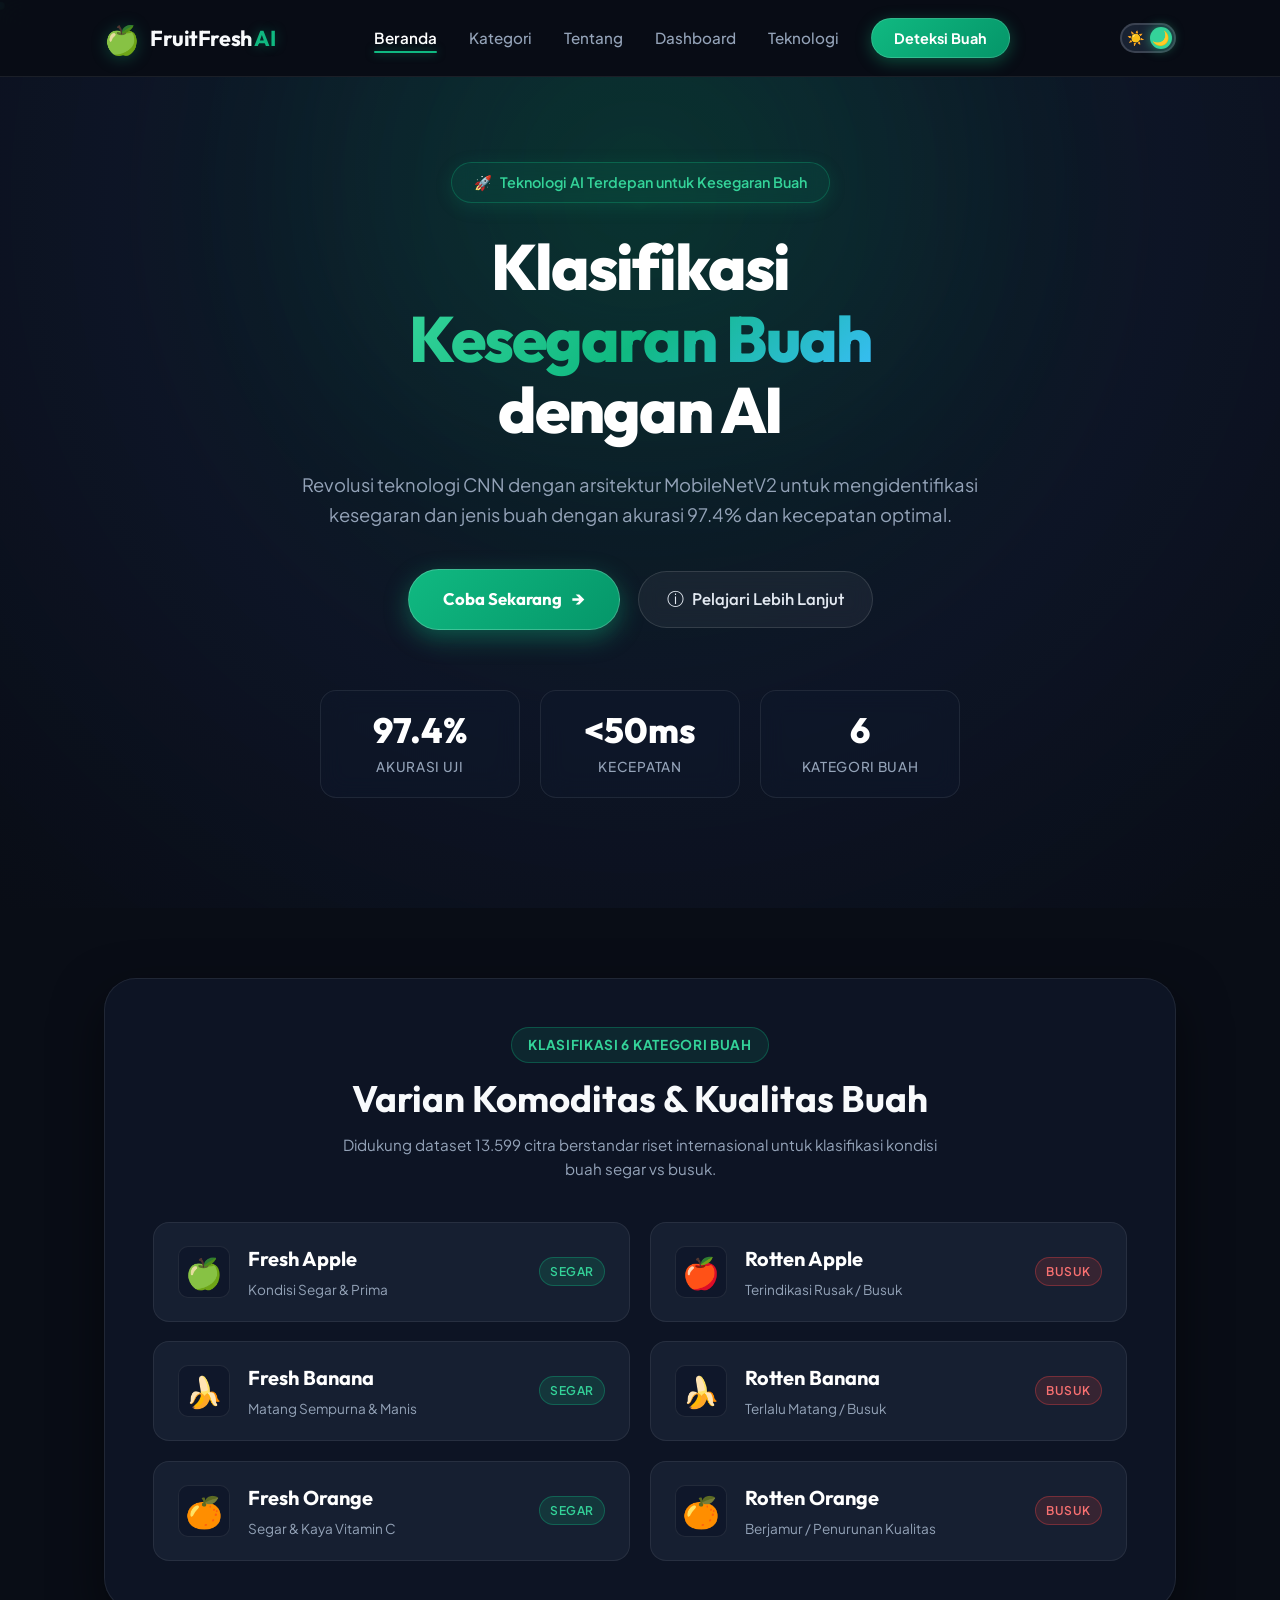
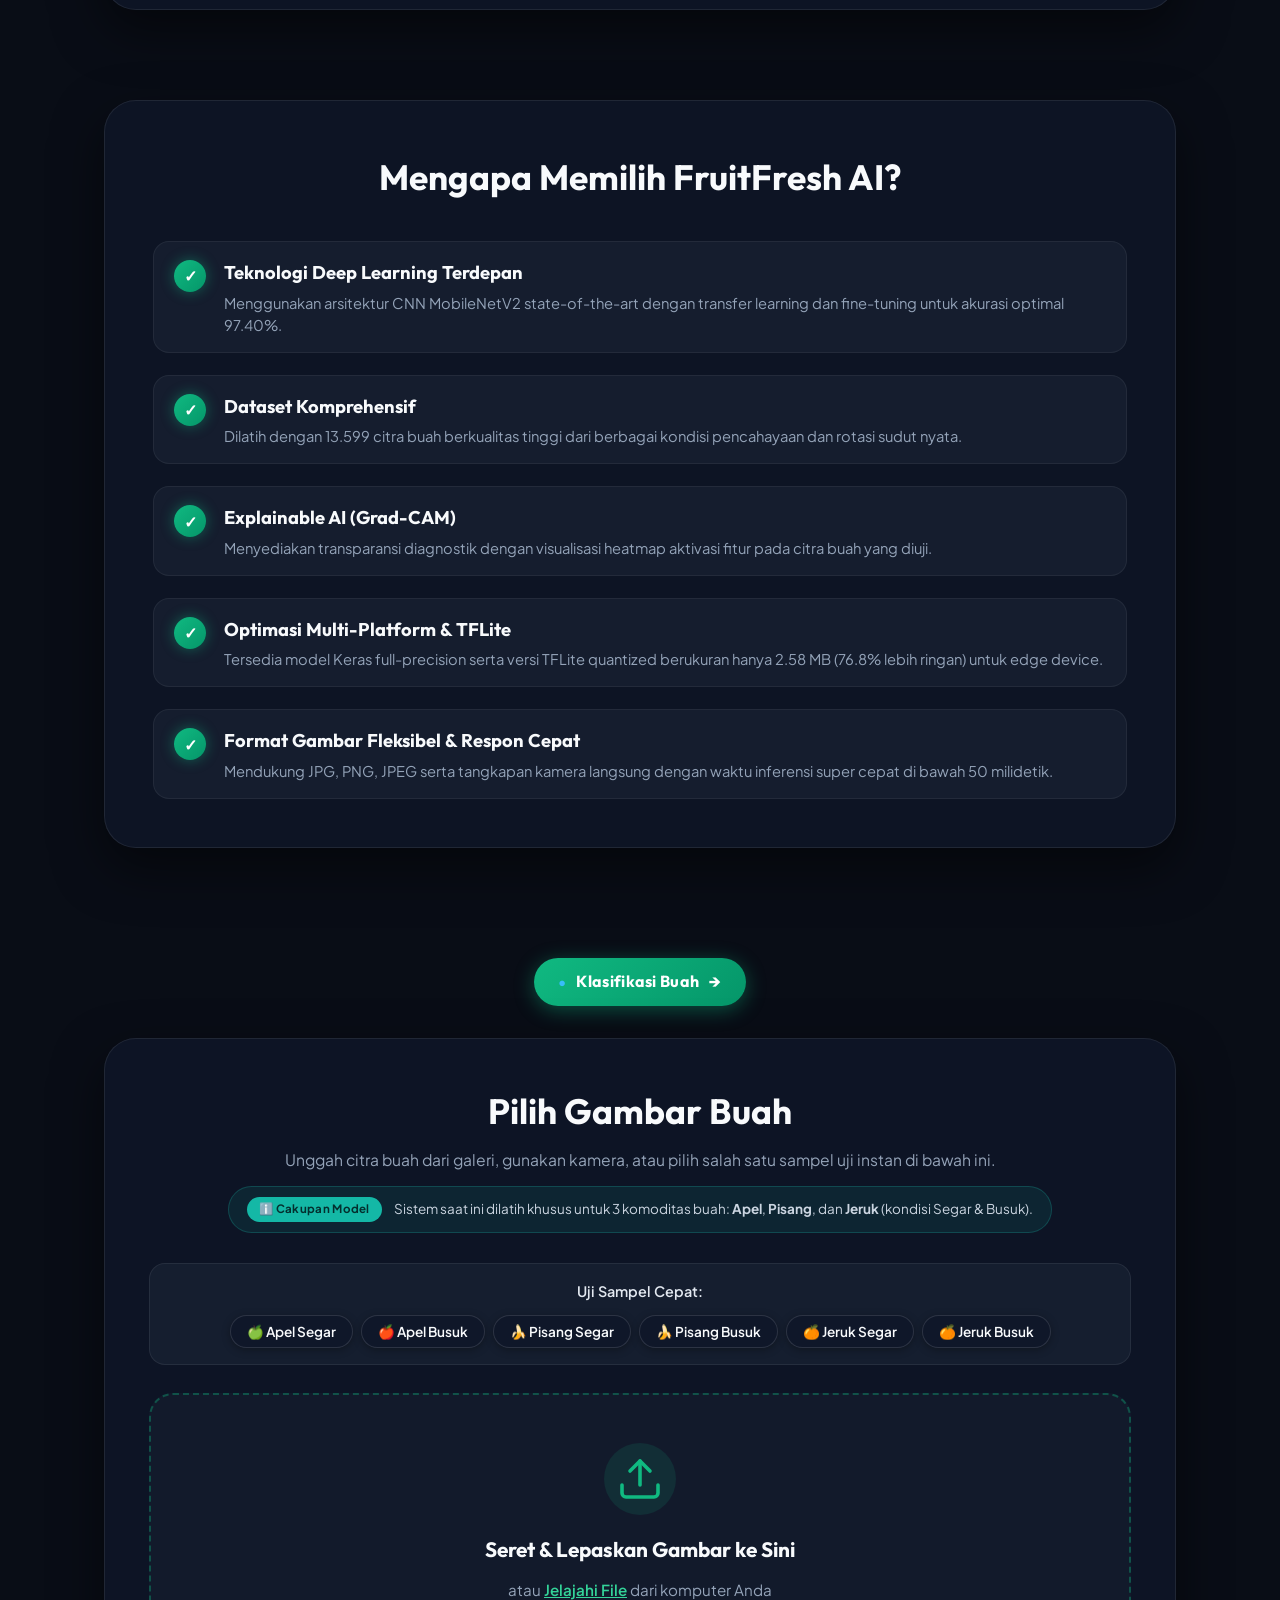
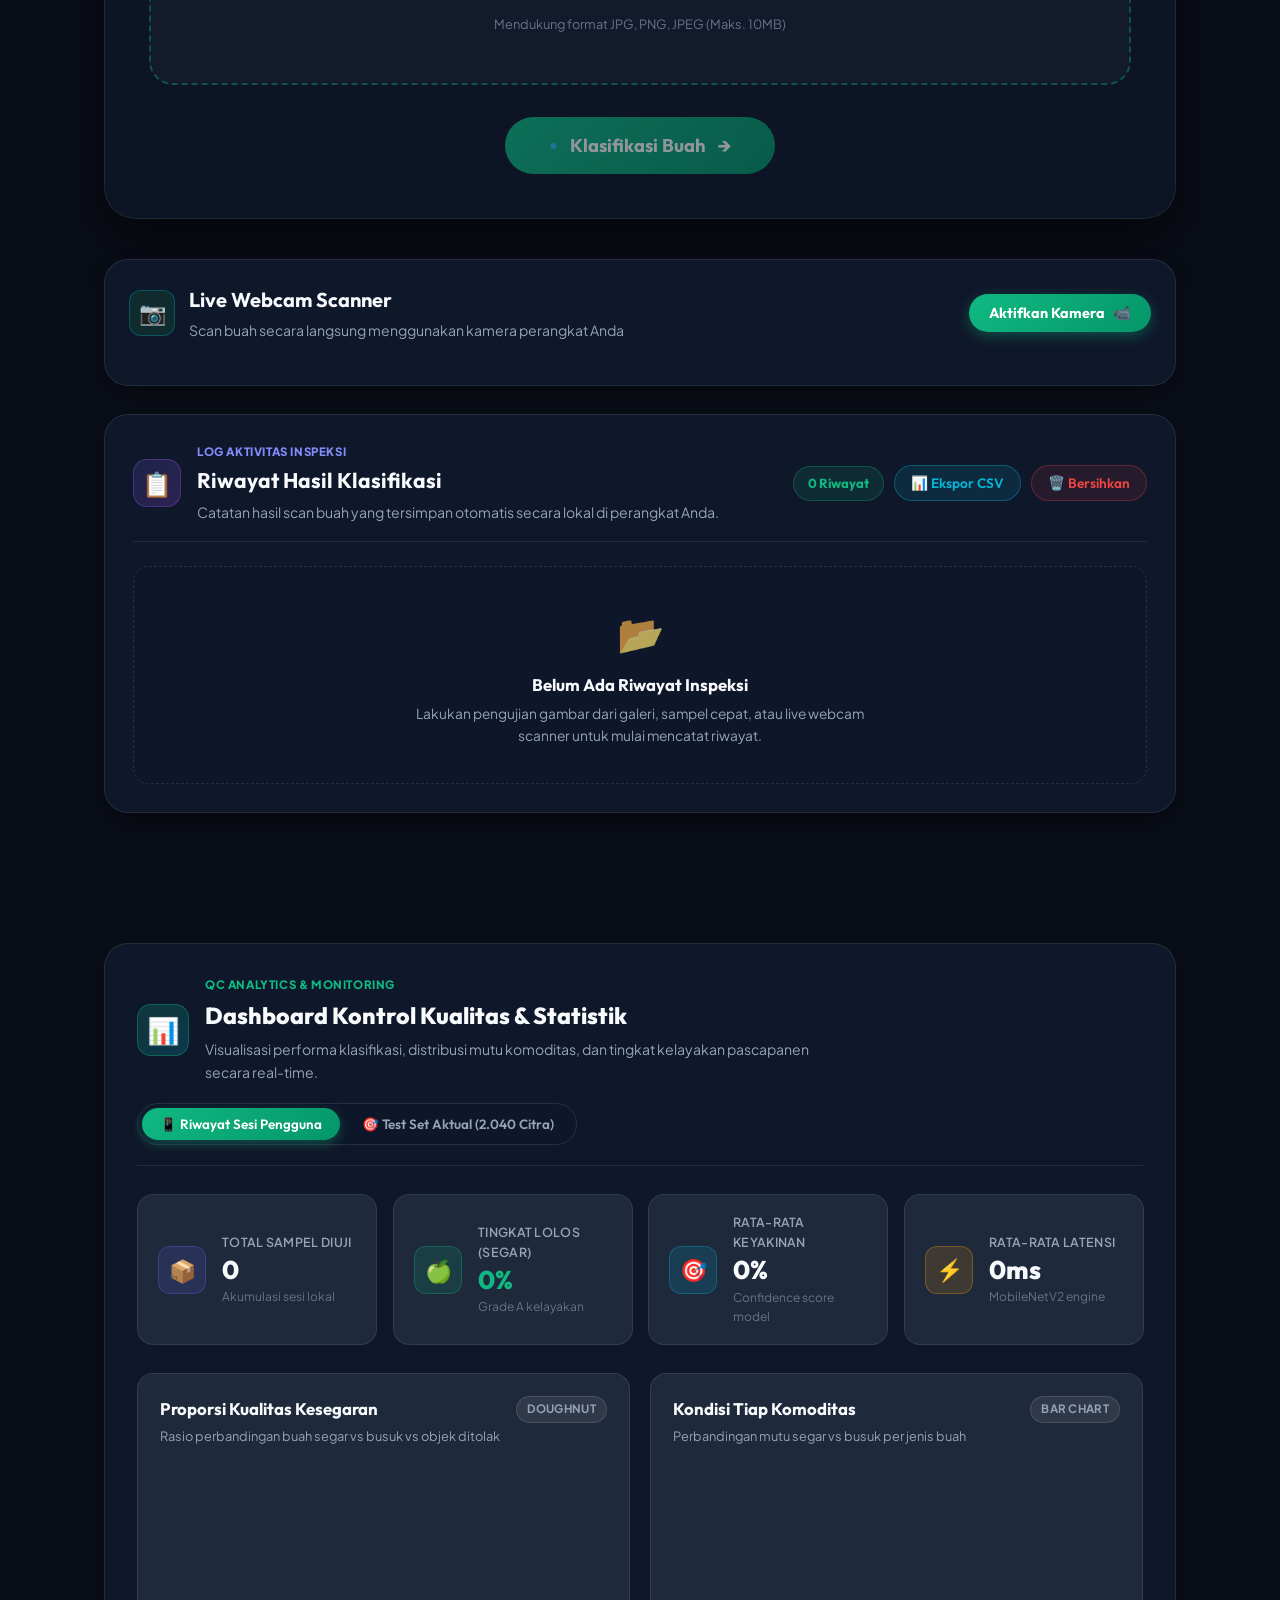
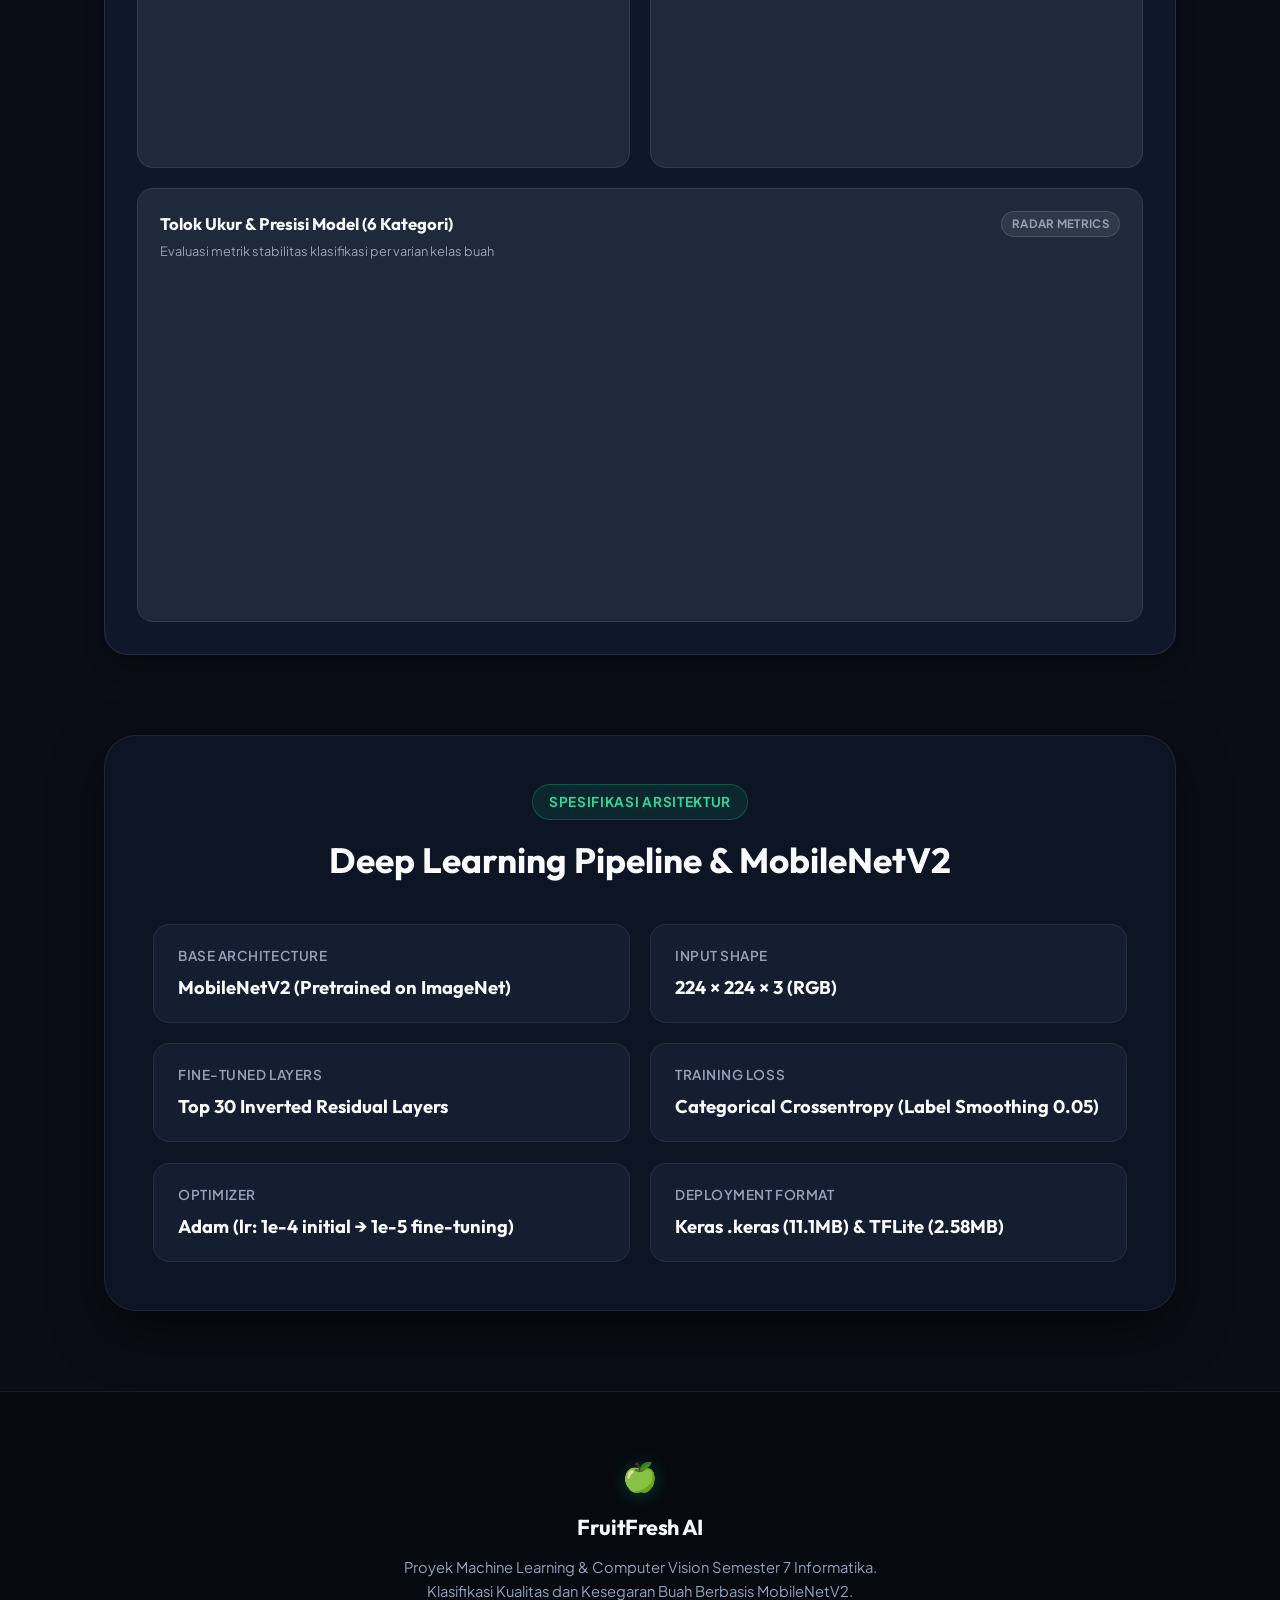
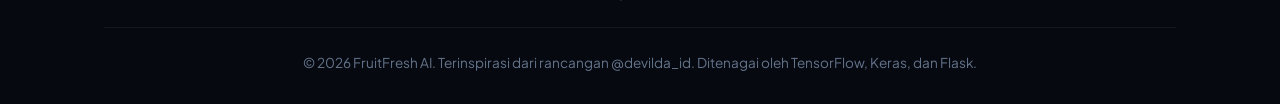
==== commit 86f632b5: "fix: update root templates/index.html with inlined CSS and JS" ====
--- a/templates/index.html
+++ b/templates/index.html
@@ -12,7 +12,4530 @@
     <link href="https://fonts.googleapis.com/css2?family=Outfit:wght@300;400;500;600;700;800&family=Plus+Jakarta+Sans:wght@400;500;600;700&display=swap" rel="stylesheet">
     
     <!-- Custom CSS -->
-    <link rel="stylesheet" href="/static/css/style.css">
+    <style>
+/* ==========================================================================
+   FruitFresh AI — Custom Stylesheet
+   Gaya Tampilan: 🌙 Sleek Dark Slate — Deep Obsidian Navy (#090d16) & Neon Emerald
+   Desain terinspirasi dari standar modern AI (Linear, Vercel, Raycast)
+   ========================================================================== */
+
+:root {
+    /* Color Palette — 🌙 Sleek Dark Slate & Neon Emerald */
+    --bg-main: #090d16;                   /* Deep obsidian dark slate */
+    --bg-surface: #0f172a;                /* Slate 900 surface */
+    --bg-surface-elevated: #1e293b;       /* Slate 800 elevated */
+    --bg-card-dark: #0f172a;              /* Slate 900 card surface */
+    --bg-card-dark-subtle: #1e293b;       /* Slate 800 inner card */
+    --bg-card-dark-hover: #26354a;        /* Sleek card hover */
+    --bg-warm-tint: rgba(15, 23, 42, 0.6);
+    --bg-green-tint: rgba(16, 185, 129, 0.12);
+    
+    /* Text Colors */
+    --text-primary: #f8fafc;              /* Pure crisp slate-50 */
+    --text-secondary: #94a3b8;            /* Cool slate-400 */
+    --text-muted: #64748b;                /* Slate-500 */
+    --text-light: #f8fafc;
+    --text-light-muted: #94a3b8;
+    
+    /* Accents — Neon Emerald (Primary) */
+    --accent-emerald: #10b981;            /* Vibrant Emerald */
+    --accent-emerald-light: #34d399;      /* Neon mint / light emerald */
+    --accent-emerald-dark: #059669;       /* Deep emerald */
+    --accent-emerald-tint: rgba(16, 185, 129, 0.15);
+    
+    /* Accents — Electric Cyan & Gold (Secondary) */
+    --accent-cyan: #06b6d4;
+    --accent-cyan-glow: rgba(6, 182, 212, 0.35);
+    --accent-amber: #f59e0b;
+    --accent-amber-light: #fbbf24;
+    --accent-amber-dark: #d97706;
+    --accent-amber-tint: rgba(245, 158, 11, 0.12);
+    
+    /* Accents — Red (Danger / Rotten) */
+    --accent-red: #ef4444;
+    --accent-red-light: #f87171;
+    --accent-red-tint: rgba(239, 68, 68, 0.15);
+    
+    /* Pill & CTA Buttons */
+    --pill-brown: #10b981;
+    --pill-brown-hover: #059669;
+    --pill-border: rgba(16, 185, 129, 0.4);
+    
+    /* Borders & Shadows */
+    --border-light: rgba(255, 255, 255, 0.09);
+    --border-dark: rgba(255, 255, 255, 0.12);
+    --border-accent: rgba(16, 185, 129, 0.3);
+    --shadow-sm: 0 4px 12px rgba(0, 0, 0, 0.3);
+    --shadow-md: 0 10px 25px -5px rgba(0, 0, 0, 0.45);
+    --shadow-lg: 0 20px 40px -10px rgba(0, 0, 0, 0.6);
+    --shadow-toast: 0 12px 30px rgba(0, 0, 0, 0.5);
+    --glow-emerald: 0 0 24px rgba(16, 185, 129, 0.25);
+    
+    /* Layout & Radius */
+    --radius-sm: 10px;
+    --radius-md: 16px;
+    --radius-lg: 24px;
+    --radius-xl: 32px;
+    --radius-pill: 9999px;
+    
+    /* Typography */
+    --font-heading: 'Outfit', -apple-system, BlinkMacSystemFont, 'Segoe UI', Roboto, sans-serif;
+    --font-body: 'Plus Jakarta Sans', -apple-system, BlinkMacSystemFont, 'Segoe UI', Roboto, sans-serif;
+    
+    --transition-fast: 0.2s cubic-bezier(0.4, 0, 0.2, 1);
+    --transition-normal: 0.3s cubic-bezier(0.4, 0, 0.2, 1);
+    --transition-slow: 0.5s cubic-bezier(0.4, 0, 0.2, 1);
+}
+
+/* Reset & Base Setup */
+*, *::before, *::after {
+    box-sizing: border-box;
+    margin: 0;
+    padding: 0;
+}
+
+html {
+    scroll-behavior: smooth;
+    font-size: 16px;
+}
+
+body {
+    background-color: var(--bg-main);
+    color: var(--text-primary);
+    font-family: var(--font-body);
+    line-height: 1.6;
+    -webkit-font-smoothing: antialiased;
+    -moz-osx-font-smoothing: grayscale;
+    overflow-x: hidden;
+}
+
+.container {
+    width: 100%;
+    max-width: 1120px;
+    margin-left: auto;
+    margin-right: auto;
+    padding-left: 24px;
+    padding-right: 24px;
+}
+
+/* ==========================================================================
+   TOAST NOTIFICATION (Identik dengan Frame 450 & 470)
+   ========================================================================== */
+.toast-container {
+    position: fixed;
+    top: 24px;
+    right: 24px;
+    z-index: 9999;
+    display: flex;
+    flex-direction: column;
+    gap: 12px;
+    pointer-events: none;
+}
+
+.toast {
+    display: flex;
+    align-items: center;
+    gap: 12px;
+    padding: 14px 22px;
+    background-color: var(--accent-emerald);
+    color: #ffffff;
+    font-family: var(--font-heading);
+    font-size: 0.95rem;
+    font-weight: 600;
+    border-radius: var(--radius-pill);
+    box-shadow: var(--shadow-toast);
+    opacity: 0;
+    transform: translateY(-20px) scale(0.95);
+    transition: all var(--transition-normal);
+    pointer-events: auto;
+}
+
+.toast.show {
+    opacity: 1;
+    transform: translateY(0) scale(1);
+}
+
+.toast-icon {
+    display: flex;
+    align-items: center;
+    justify-content: center;
+    width: 22px;
+    height: 22px;
+    background: rgba(255, 255, 255, 0.25);
+    border-radius: 50%;
+    font-size: 12px;
+}
+
+/* ==========================================================================
+   NAVBAR
+   ========================================================================== */
+.navbar-wrapper {
+    position: sticky;
+    top: 0;
+    left: 0;
+    width: 100%;
+    background: rgba(9, 13, 22, 0.85);
+    backdrop-filter: blur(16px);
+    -webkit-backdrop-filter: blur(16px);
+    border-bottom: 1px solid rgba(255, 255, 255, 0.08);
+    z-index: 1000;
+    transition: all var(--transition-fast);
+}
+
+.navbar {
+    display: flex;
+    align-items: center;
+    justify-content: space-between;
+    height: 76px;
+}
+
+.nav-brand {
+    display: flex;
+    align-items: center;
+    gap: 10px;
+    text-decoration: none;
+    color: var(--text-primary);
+}
+
+.brand-icon {
+    font-size: 1.8rem;
+    filter: drop-shadow(0 2px 8px rgba(16, 185, 129, 0.3));
+}
+
+.brand-text {
+    font-family: var(--font-heading);
+    font-size: 1.35rem;
+    font-weight: 700;
+    letter-spacing: -0.02em;
+}
+
+.brand-highlight {
+    color: var(--accent-emerald);
+    text-shadow: 0 0 12px rgba(16, 185, 129, 0.4);
+}
+
+.nav-menu {
+    display: flex;
+    align-items: center;
+    list-style: none;
+    gap: 32px;
+}
+
+.nav-link {
+    text-decoration: none;
+    color: var(--text-secondary);
+    font-size: 0.95rem;
+    font-weight: 500;
+    transition: color var(--transition-fast);
+    position: relative;
+    padding: 6px 0;
+}
+
+.nav-link:hover, .nav-link.active {
+    color: #ffffff;
+    font-weight: 600;
+}
+
+.nav-link.active::after {
+    content: '';
+    position: absolute;
+    bottom: 0;
+    left: 0;
+    width: 100%;
+    height: 2px;
+    background-color: var(--accent-emerald);
+    box-shadow: 0 0 10px rgba(16, 185, 129, 0.6);
+    border-radius: 2px;
+}
+
+.btn-nav-cta {
+    background: linear-gradient(135deg, #10b981 0%, #059669 100%) !important;
+    color: #ffffff !important;
+    padding: 10px 22px !important;
+    border-radius: var(--radius-pill);
+    font-weight: 700 !important;
+    font-size: 0.9rem !important;
+    box-shadow: 0 4px 16px rgba(16, 185, 129, 0.35);
+    border: 1px solid rgba(255, 255, 255, 0.15) !important;
+    transition: all var(--transition-fast) !important;
+}
+
+.btn-nav-cta:hover {
+    background: linear-gradient(135deg, #34d399 0%, #10b981 100%) !important;
+    transform: translateY(-2px);
+    box-shadow: 0 8px 24px rgba(16, 185, 129, 0.55);
+}
+
+.btn-nav-cta.active::after {
+    display: none;
+}
+
+.nav-hamburger {
+    display: none;
+    flex-direction: column;
+    gap: 5px;
+    cursor: pointer;
+}
+
+.nav-hamburger span {
+    width: 24px;
+    height: 2.5px;
+    background-color: var(--text-primary);
+    border-radius: 2px;
+    transition: var(--transition-fast);
+}
+
+/* ==========================================================================
+   HERO SECTION (Frame 520)
+   ========================================================================== */
+.hero-section {
+    position: relative;
+    padding: 85px 0 110px;
+    text-align: center;
+    background: radial-gradient(circle at 50% 15%, rgba(16, 185, 129, 0.16) 0%, rgba(15, 23, 42, 0.8) 55%, #090d16 100%);
+    color: #ffffff;
+    overflow: hidden;
+}
+
+.hero-backdrop-glow {
+    position: absolute;
+    top: -20%;
+    left: 50%;
+    transform: translateX(-50%);
+    width: 850px;
+    height: 520px;
+    background: radial-gradient(circle, rgba(16, 185, 129, 0.28) 0%, rgba(6, 182, 212, 0.15) 50%, transparent 80%);
+    filter: blur(90px);
+    pointer-events: none;
+    z-index: 0;
+}
+
+.hero-content {
+    position: relative;
+    z-index: 1;
+    display: flex;
+    flex-direction: column;
+    align-items: center;
+}
+
+.hero-pill-badge {
+    display: inline-flex;
+    align-items: center;
+    gap: 8px;
+    padding: 8px 22px;
+    background: rgba(16, 185, 129, 0.1);
+    border: 1px solid rgba(16, 185, 129, 0.3);
+    border-radius: var(--radius-pill);
+    font-size: 0.9rem;
+    font-weight: 600;
+    color: #34d399;
+    margin-bottom: 28px;
+    backdrop-filter: blur(10px);
+    box-shadow: 0 4px 18px rgba(16, 185, 129, 0.15);
+}
+
+.hero-title {
+    font-family: var(--font-heading);
+    font-size: 4rem;
+    line-height: 1.12;
+    font-weight: 800;
+    letter-spacing: -0.03em;
+    color: #ffffff;
+    margin-bottom: 24px;
+    max-width: 850px;
+}
+
+.hero-title-highlight {
+    background: linear-gradient(135deg, #34d399 0%, #10b981 50%, #38bdf8 100%);
+    -webkit-background-clip: text;
+    -webkit-text-fill-color: transparent;
+}
+
+.hero-subtitle {
+    font-size: 1.15rem;
+    line-height: 1.6;
+    color: var(--text-secondary);
+    max-width: 680px;
+    margin-bottom: 40px;
+    font-weight: 400;
+}
+
+.hero-cta-group {
+    display: flex;
+    align-items: center;
+    gap: 18px;
+    margin-bottom: 60px;
+    flex-wrap: wrap;
+    justify-content: center;
+}
+
+.btn-primary-pill {
+    display: inline-flex;
+    align-items: center;
+    gap: 10px;
+    background: linear-gradient(135deg, #10b981 0%, #059669 100%);
+    color: #ffffff;
+    padding: 14px 34px;
+    border-radius: var(--radius-pill);
+    font-family: var(--font-heading);
+    font-size: 1.05rem;
+    font-weight: 700;
+    text-decoration: none;
+    box-shadow: 0 8px 24px rgba(16, 185, 129, 0.4);
+    border: 1px solid rgba(255, 255, 255, 0.2);
+    transition: all var(--transition-fast);
+}
+
+.btn-primary-pill:hover {
+    background: linear-gradient(135deg, #34d399 0%, #10b981 100%);
+    transform: translateY(-3px);
+    box-shadow: 0 12px 32px rgba(16, 185, 129, 0.55);
+}
+
+.btn-primary-pill .arrow-icon {
+    font-size: 1.2rem;
+    transition: transform var(--transition-fast);
+}
+
+.btn-primary-pill:hover .arrow-icon {
+    transform: translateX(4px);
+}
+
+.btn-secondary-pill {
+    display: inline-flex;
+    align-items: center;
+    gap: 8px;
+    background: rgba(255, 255, 255, 0.05);
+    color: #e2e8f0;
+    padding: 14px 28px;
+    border-radius: var(--radius-pill);
+    font-family: var(--font-heading);
+    font-size: 1.05rem;
+    font-weight: 500;
+    text-decoration: none;
+    border: 1px solid rgba(255, 255, 255, 0.12);
+    backdrop-filter: blur(10px);
+    transition: all var(--transition-fast);
+}
+
+.btn-secondary-pill:hover {
+    background: rgba(255, 255, 255, 0.1);
+    transform: translateY(-2px);
+    color: #ffffff;
+}
+
+.hero-stats-grid {
+    display: grid;
+    grid-template-columns: repeat(3, 1fr);
+    gap: 20px;
+    width: 100%;
+    max-width: 640px;
+}
+
+.stat-card {
+    background: rgba(15, 23, 42, 0.65);
+    border: 1px solid rgba(255, 255, 255, 0.08);
+    border-radius: var(--radius-md);
+    padding: 20px;
+    backdrop-filter: blur(12px);
+    transition: transform var(--transition-fast), background var(--transition-fast), border-color var(--transition-fast);
+}
+
+.stat-card:hover {
+    background: rgba(15, 23, 42, 0.9);
+    border-color: rgba(16, 185, 129, 0.35);
+    transform: translateY(-4px);
+    box-shadow: 0 8px 24px rgba(0, 0, 0, 0.4);
+}
+
+.stat-value {
+    font-family: var(--font-heading);
+    font-size: 2.2rem;
+    font-weight: 800;
+    color: #ffffff;
+    line-height: 1.1;
+    margin-bottom: 6px;
+}
+
+.stat-label {
+    font-size: 0.85rem;
+    color: var(--text-secondary);
+    font-weight: 500;
+    text-transform: uppercase;
+    letter-spacing: 0.05em;
+}
+
+/* ==========================================================================
+   KATEGORI BUAH SECTION (Grid 2x3)
+   ========================================================================== */
+.kategori-section {
+    padding: 70px 0 60px;
+}
+
+.kategori-container-card {
+    background: rgba(15, 23, 42, 0.75);
+    border-radius: var(--radius-xl);
+    padding: 48px;
+    box-shadow: 0 20px 50px rgba(0, 0, 0, 0.5);
+    border: 1px solid rgba(255, 255, 255, 0.08);
+    backdrop-filter: blur(16px);
+    color: #ffffff;
+}
+
+.kategori-card-header {
+    text-align: center;
+    max-width: 600px;
+    margin: 0 auto 40px;
+}
+
+.kategori-badge {
+    display: inline-block;
+    padding: 6px 16px;
+    background: rgba(16, 185, 129, 0.12);
+    border: 1px solid rgba(16, 185, 129, 0.3);
+    color: #34d399;
+    border-radius: var(--radius-pill);
+    font-size: 0.85rem;
+    font-weight: 700;
+    text-transform: uppercase;
+    letter-spacing: 0.05em;
+    margin-bottom: 14px;
+}
+
+.kategori-title {
+    font-family: var(--font-heading);
+    font-size: 2.3rem;
+    font-weight: 700;
+    line-height: 1.2;
+    margin-bottom: 12px;
+    color: #f8fafc;
+}
+
+.kategori-desc {
+    color: var(--text-secondary);
+    font-size: 0.95rem;
+}
+
+.kategori-grid {
+    display: grid;
+    grid-template-columns: repeat(2, 1fr);
+    gap: 20px;
+}
+
+.fruit-item-card {
+    display: flex;
+    align-items: center;
+    gap: 18px;
+    background: rgba(30, 41, 59, 0.6);
+    border: 1px solid rgba(255, 255, 255, 0.07);
+    border-radius: var(--radius-md);
+    padding: 20px 24px;
+    cursor: pointer;
+    transition: all var(--transition-fast);
+    position: relative;
+    overflow: hidden;
+}
+
+.fruit-item-card:hover {
+    background: rgba(30, 41, 59, 0.95);
+    transform: translateY(-3px);
+    border-color: rgba(16, 185, 129, 0.45);
+    box-shadow: 0 10px 25px rgba(0, 0, 0, 0.4), 0 0 18px rgba(16, 185, 129, 0.2);
+}
+
+.fruit-item-icon-wrap {
+    display: flex;
+    align-items: center;
+    justify-content: center;
+    width: 52px;
+    height: 52px;
+    background: rgba(15, 23, 42, 0.8);
+    border: 1px solid rgba(255, 255, 255, 0.08);
+    border-radius: var(--radius-sm);
+    flex-shrink: 0;
+}
+
+.fruit-item-icon {
+    font-size: 1.9rem;
+}
+
+.fruit-item-info {
+    flex-grow: 1;
+}
+
+.fruit-item-name {
+    font-family: var(--font-heading);
+    font-size: 1.25rem;
+    font-weight: 700;
+    color: #ffffff;
+    margin-bottom: 4px;
+}
+
+.fruit-item-subtitle {
+    font-size: 0.85rem;
+    color: var(--text-secondary);
+}
+
+.fruit-quick-tag {
+    font-size: 0.75rem;
+    font-weight: 600;
+    padding: 4px 10px;
+    border-radius: var(--radius-pill);
+    text-transform: uppercase;
+    letter-spacing: 0.05em;
+}
+
+.tag-fresh {
+    background: rgba(16, 185, 129, 0.15);
+    color: #34d399;
+    border: 1px solid rgba(16, 185, 129, 0.35);
+}
+
+.tag-rotten {
+    background: rgba(239, 68, 68, 0.15);
+    color: #f87171;
+    border: 1px solid rgba(239, 68, 68, 0.35);
+}
+
+/* ==========================================================================
+   MENGAPA MEMILIH FRUITFRESH AI
+   ========================================================================== */
+.features-section {
+    padding: 30px 0 70px;
+}
+
+.features-container-card {
+    background: rgba(15, 23, 42, 0.75);
+    border-radius: var(--radius-xl);
+    padding: 48px;
+    box-shadow: 0 20px 50px rgba(0, 0, 0, 0.5);
+    border: 1px solid rgba(255, 255, 255, 0.08);
+    backdrop-filter: blur(16px);
+    color: #ffffff;
+}
+
+.features-card-title {
+    font-family: var(--font-heading);
+    font-size: 2.2rem;
+    font-weight: 700;
+    text-align: center;
+    margin-bottom: 36px;
+    color: #f8fafc;
+}
+
+.feature-list {
+    display: flex;
+    flex-direction: column;
+    gap: 22px;
+}
+
+.feature-row {
+    display: flex;
+    align-items: flex-start;
+    gap: 18px;
+    padding: 16px 20px;
+    background: rgba(30, 41, 59, 0.5);
+    border-radius: var(--radius-md);
+    border: 1px solid rgba(255, 255, 255, 0.06);
+    transition: background var(--transition-fast), transform var(--transition-fast), border-color var(--transition-fast);
+}
+
+.feature-row:hover {
+    background: rgba(30, 41, 59, 0.85);
+    transform: translateX(6px);
+    border-color: rgba(16, 185, 129, 0.3);
+}
+
+.feature-check-circle {
+    display: flex;
+    align-items: center;
+    justify-content: center;
+    width: 32px;
+    height: 32px;
+    background: linear-gradient(135deg, #10b981 0%, #059669 100%);
+    color: #ffffff;
+    font-weight: 800;
+    font-size: 1rem;
+    border-radius: 50%;
+    flex-shrink: 0;
+    margin-top: 2px;
+    box-shadow: 0 0 14px rgba(16, 185, 129, 0.45);
+}
+
+.feature-heading {
+    font-family: var(--font-heading);
+    font-size: 1.15rem;
+    font-weight: 700;
+    color: #f8fafc;
+    margin-bottom: 4px;
+}
+
+.feature-sub {
+    font-size: 0.92rem;
+    color: var(--text-secondary);
+    line-height: 1.5;
+}
+
+/* ==========================================================================
+   DETECTION & CLASSIFICATION
+   ========================================================================== */
+.detection-section {
+    padding: 40px 0 90px;
+}
+
+.section-center-pill {
+    display: flex;
+    align-items: center;
+    justify-content: center;
+    gap: 10px;
+    width: max-content;
+    margin: 0 auto 32px;
+    padding: 10px 24px;
+    background: linear-gradient(135deg, #10b981 0%, #059669 100%);
+    color: #ffffff;
+    border-radius: var(--radius-pill);
+    font-family: var(--font-heading);
+    font-size: 1rem;
+    font-weight: 700;
+    box-shadow: 0 4px 20px rgba(16, 185, 129, 0.4);
+    letter-spacing: 0.02em;
+}
+
+.pill-dot {
+    color: #38bdf8;
+    font-size: 0.8rem;
+}
+
+.pill-arrow {
+    font-size: 1.1rem;
+}
+
+/* Input Upload Card */
+.detection-input-card {
+    background: rgba(15, 23, 42, 0.8);
+    border-radius: var(--radius-xl);
+    padding: 44px;
+    box-shadow: 0 20px 50px rgba(0, 0, 0, 0.5);
+    border: 1px solid rgba(255, 255, 255, 0.08);
+    backdrop-filter: blur(16px);
+    margin-bottom: 40px;
+}
+
+.card-inner-header {
+    text-align: center;
+    margin-bottom: 30px;
+}
+
+.input-card-title {
+    font-family: var(--font-heading);
+    font-size: 2.2rem;
+    font-weight: 700;
+    color: #f8fafc;
+    margin-bottom: 8px;
+}
+
+.input-card-subtitle {
+    font-size: 0.98rem;
+    color: var(--text-secondary);
+}
+
+/* Quick Samples */
+.quick-samples-wrapper {
+    display: flex;
+    align-items: center;
+    justify-content: center;
+    flex-wrap: wrap;
+    gap: 12px;
+    margin-bottom: 28px;
+    padding: 16px 20px;
+    background: rgba(30, 41, 59, 0.5);
+    border-radius: var(--radius-md);
+    border: 1px solid rgba(255, 255, 255, 0.07);
+}
+
+.quick-samples-label {
+    font-weight: 600;
+    font-size: 0.9rem;
+    color: #e2e8f0;
+}
+
+.quick-samples-chips {
+    display: flex;
+    flex-wrap: wrap;
+    gap: 8px;
+}
+
+.sample-chip {
+    background: rgba(15, 23, 42, 0.85);
+    border: 1px solid rgba(255, 255, 255, 0.12);
+    padding: 7px 16px;
+    border-radius: var(--radius-pill);
+    font-family: var(--font-body);
+    font-size: 0.85rem;
+    font-weight: 600;
+    color: #f8fafc;
+    cursor: pointer;
+    transition: all var(--transition-fast);
+    box-shadow: 0 2px 8px rgba(0, 0, 0, 0.3);
+}
+
+.sample-chip:hover {
+    background: #1e293b;
+    border-color: #10b981;
+    color: #34d399;
+    transform: translateY(-2px);
+    box-shadow: 0 0 16px rgba(16, 185, 129, 0.35);
+}
+
+/* Dropzone */
+.dropzone {
+    border: 2px dashed rgba(16, 185, 129, 0.35);
+    border-radius: var(--radius-lg);
+    background: rgba(30, 41, 59, 0.35);
+    padding: 48px 32px;
+    text-align: center;
+    cursor: pointer;
+    transition: all var(--transition-normal);
+    position: relative;
+    overflow: hidden;
+}
+
+.dropzone:hover, .dropzone.dragover {
+    border-color: #10b981;
+    background: rgba(16, 185, 129, 0.08);
+    box-shadow: 0 0 28px rgba(16, 185, 129, 0.22);
+}
+
+.dropzone-content {
+    display: flex;
+    flex-direction: column;
+    align-items: center;
+    gap: 12px;
+}
+
+.dropzone-icon {
+    display: flex;
+    align-items: center;
+    justify-content: center;
+    width: 72px;
+    height: 72px;
+    background: rgba(16, 185, 129, 0.12);
+    color: #10b981;
+    border-radius: 50%;
+    margin-bottom: 6px;
+}
+
+.dropzone-title {
+    font-family: var(--font-heading);
+    font-size: 1.3rem;
+    font-weight: 700;
+    color: #f8fafc;
+}
+
+.dropzone-sub {
+    font-size: 0.95rem;
+    color: var(--text-secondary);
+}
+
+.browse-link {
+    color: #34d399;
+    font-weight: 600;
+    text-decoration: underline;
+    cursor: pointer;
+}
+
+.dropzone-hint {
+    font-size: 0.8rem;
+    color: var(--text-muted);
+}
+
+/* Image Preview Box */
+.preview-box {
+    display: flex;
+    flex-direction: column;
+    align-items: center;
+    gap: 16px;
+}
+
+.preview-inner {
+    width: 240px;
+    height: 240px;
+    border-radius: var(--radius-lg);
+    background: rgba(15, 23, 42, 0.9);
+    box-shadow: 0 8px 24px rgba(0, 0, 0, 0.4);
+    border: 1px solid rgba(255, 255, 255, 0.1);
+    display: flex;
+    align-items: center;
+    justify-content: center;
+    overflow: hidden;
+    padding: 10px;
+}
+
+.preview-inner img {
+    max-width: 100%;
+    max-height: 100%;
+    object-fit: contain;
+    border-radius: var(--radius-md);
+}
+
+.preview-actions {
+    display: flex;
+    justify-content: flex-end;
+    width: 100%;
+    max-width: 320px;
+}
+
+.btn-remove-img {
+    display: inline-flex;
+    align-items: center;
+    gap: 6px;
+    background: transparent;
+    border: none;
+    color: var(--accent-red);
+    font-size: 0.9rem;
+    font-weight: 600;
+    cursor: pointer;
+    transition: color var(--transition-fast), transform var(--transition-fast);
+}
+
+.btn-remove-img:hover {
+    color: var(--accent-red-light);
+    transform: scale(1.05);
+}
+
+/* Classify Action Button */
+.classify-action-wrapper {
+    margin-top: 32px;
+    display: flex;
+    justify-content: center;
+}
+
+.btn-classify-pill {
+    display: inline-flex;
+    align-items: center;
+    gap: 12px;
+    background: linear-gradient(135deg, #10b981 0%, #059669 100%);
+    color: #ffffff;
+    padding: 16px 44px;
+    border-radius: var(--radius-pill);
+    font-family: var(--font-heading);
+    font-size: 1.15rem;
+    font-weight: 700;
+    border: none;
+    cursor: pointer;
+    box-shadow: 0 8px 28px rgba(16, 185, 129, 0.45);
+    transition: all var(--transition-fast);
+}
+
+.btn-classify-pill:hover:not(:disabled) {
+    background: linear-gradient(135deg, #34d399 0%, #10b981 100%);
+    transform: translateY(-2px);
+    box-shadow: 0 12px 36px rgba(16, 185, 129, 0.65);
+}
+
+.btn-classify-pill:disabled {
+    opacity: 0.55;
+    cursor: not-allowed;
+    box-shadow: none;
+}
+
+.btn-pill-dot {
+    color: #38bdf8;
+    font-size: 0.9rem;
+}
+
+.btn-pill-arrow {
+    font-size: 1.25rem;
+}
+
+/* ==========================================================================
+   RESULT CARD
+   ========================================================================== */
+.detection-result-card {
+    background: rgba(15, 23, 42, 0.85);
+    border-radius: var(--radius-xl);
+    padding: 48px;
+    box-shadow: 0 24px 60px rgba(0, 0, 0, 0.65), 0 0 35px rgba(16, 185, 129, 0.15);
+    border: 1px solid rgba(16, 185, 129, 0.35);
+    backdrop-filter: blur(18px);
+    margin-top: 40px;
+    animation: fadeInUp 0.45s ease-out;
+}
+
+@keyframes fadeInUp {
+    from {
+        opacity: 0;
+        transform: translateY(24px);
+    }
+    to {
+        opacity: 1;
+        transform: translateY(0);
+    }
+}
+
+.result-header {
+    display: flex;
+    flex-direction: column;
+    align-items: center;
+    text-align: center;
+    margin-bottom: 36px;
+}
+
+.result-badge-icon {
+    display: flex;
+    align-items: center;
+    justify-content: center;
+    width: 60px;
+    height: 60px;
+    background: linear-gradient(135deg, #10b981 0%, #059669 100%);
+    border-radius: 18px;
+    margin-bottom: 16px;
+    box-shadow: 0 0 18px rgba(16, 185, 129, 0.5);
+}
+
+.result-title {
+    font-family: var(--font-heading);
+    font-size: 2.3rem;
+    font-weight: 800;
+    color: #f8fafc;
+    margin-bottom: 6px;
+}
+
+.result-subtitle {
+    font-size: 1rem;
+    color: var(--text-secondary);
+}
+
+/* ==========================================================================
+   STREAMLINED EXECUTIVE RESULT CARD & PROGRESSIVE TABS
+   ========================================================================== */
+
+/* 1. Executive Hero Result Banner */
+.result-hero-banner {
+    background: linear-gradient(135deg, rgba(30, 41, 59, 0.75) 0%, rgba(15, 23, 42, 0.9) 100%);
+    border: 1px solid rgba(16, 185, 129, 0.25);
+    border-radius: var(--radius-xl);
+    padding: 28px 32px;
+    margin-bottom: 24px;
+    box-shadow: 0 16px 36px -10px rgba(0, 0, 0, 0.5), inset 0 1px 0 rgba(255, 255, 255, 0.1);
+    backdrop-filter: blur(16px);
+    display: flex;
+    align-items: center;
+    justify-content: space-between;
+    gap: 28px;
+    position: relative;
+    overflow: hidden;
+}
+
+.result-hero-banner::before {
+    content: '';
+    position: absolute;
+    top: 0;
+    left: 0;
+    width: 6px;
+    height: 100%;
+    background: linear-gradient(180deg, #10b981 0%, #06b6d4 100%);
+    box-shadow: 0 0 16px rgba(16, 185, 129, 0.6);
+}
+
+.hero-verdict-left {
+    display: flex;
+    align-items: center;
+    gap: 22px;
+    flex: 1;
+    min-width: 0;
+}
+
+.hero-fruit-avatar {
+    width: 76px;
+    height: 76px;
+    background: rgba(15, 23, 42, 0.85);
+    border: 2px solid rgba(16, 185, 129, 0.35);
+    border-radius: 20px;
+    display: flex;
+    align-items: center;
+    justify-content: center;
+    font-size: 2.5rem;
+    box-shadow: 0 8px 24px rgba(0, 0, 0, 0.35), 0 0 20px rgba(16, 185, 129, 0.2);
+    flex-shrink: 0;
+    transition: transform 0.3s ease;
+}
+
+.hero-fruit-avatar:hover {
+    transform: scale(1.08) rotate(3deg);
+}
+
+.hero-fruit-meta {
+    display: flex;
+    flex-direction: column;
+    gap: 6px;
+    min-width: 0;
+}
+
+.hero-badge-row {
+    display: flex;
+    align-items: center;
+    gap: 10px;
+    flex-wrap: wrap;
+}
+
+.badge-latency {
+    font-size: 0.78rem;
+    font-weight: 600;
+    color: var(--text-secondary);
+    background: rgba(255, 255, 255, 0.06);
+    border: 1px solid rgba(255, 255, 255, 0.1);
+    padding: 3px 10px;
+    border-radius: var(--radius-pill);
+}
+
+.hero-fruit-name {
+    font-family: var(--font-heading);
+    font-size: 1.85rem;
+    font-weight: 800;
+    color: #f8fafc;
+    margin: 0;
+    line-height: 1.2;
+    letter-spacing: -0.02em;
+}
+
+.hero-one-sentence {
+    font-size: 0.93rem;
+    color: #cbd5e1;
+    margin: 0;
+    line-height: 1.5;
+    max-width: 620px;
+}
+
+.hero-verdict-right {
+    display: flex;
+    flex-direction: column;
+    align-items: flex-end;
+    gap: 16px;
+    flex-shrink: 0;
+}
+
+.hero-confidence-box {
+    background: rgba(15, 23, 42, 0.8);
+    border: 1px solid rgba(255, 255, 255, 0.08);
+    border-radius: var(--radius-md);
+    padding: 12px 20px;
+    text-align: right;
+    box-shadow: 0 4px 14px rgba(0, 0, 0, 0.25);
+}
+
+.hero-conf-label {
+    font-size: 0.74rem;
+    font-weight: 700;
+    color: var(--text-muted);
+    text-transform: uppercase;
+    letter-spacing: 0.05em;
+    display: block;
+    margin-bottom: 2px;
+}
+
+.hero-conf-value {
+    font-family: var(--font-heading);
+    font-size: 2.1rem;
+    font-weight: 800;
+    line-height: 1;
+    color: #34d399;
+    text-shadow: 0 0 16px rgba(52, 211, 153, 0.35);
+}
+
+.hero-conf-sub {
+    font-size: 0.72rem;
+    color: var(--text-secondary);
+    display: block;
+    margin-top: 3px;
+}
+
+.hero-action-buttons {
+    display: flex;
+    align-items: center;
+    gap: 10px;
+}
+
+.btn-action-pill {
+    display: inline-flex;
+    align-items: center;
+    gap: 8px;
+    padding: 8px 16px;
+    border-radius: var(--radius-pill);
+    font-family: var(--font-heading);
+    font-size: 0.85rem;
+    font-weight: 700;
+    cursor: pointer;
+    border: 1px solid rgba(255, 255, 255, 0.12);
+    background: rgba(30, 41, 59, 0.7);
+    color: #f8fafc;
+    transition: all var(--transition-fast);
+}
+
+.btn-action-pill:hover {
+    transform: translateY(-2px);
+}
+
+.btn-action-pill.btn-pdf:hover {
+    background: rgba(239, 68, 68, 0.18);
+    border-color: rgba(239, 68, 68, 0.4);
+    color: #fca5a5;
+    box-shadow: 0 4px 14px rgba(239, 68, 68, 0.25);
+}
+
+.btn-action-pill.btn-audio:hover,
+.btn-action-pill.btn-audio.playing {
+    background: rgba(6, 182, 212, 0.18);
+    border-color: rgba(6, 182, 212, 0.4);
+    color: #67e8f9;
+    box-shadow: 0 4px 14px rgba(6, 182, 212, 0.25);
+}
+
+/* 2. Progressive Disclosure Tab Navigation */
+.result-tabs-wrapper {
+    display: flex;
+    flex-direction: column;
+    gap: 20px;
+}
+
+.result-tabs-nav {
+    display: flex;
+    align-items: center;
+    gap: 8px;
+    background: rgba(15, 23, 42, 0.6);
+    border: 1px solid rgba(255, 255, 255, 0.08);
+    border-radius: var(--radius-pill);
+    padding: 5px;
+    width: fit-content;
+}
+
+.btn-result-tab {
+    display: inline-flex;
+    align-items: center;
+    gap: 8px;
+    padding: 10px 22px;
+    border-radius: var(--radius-pill);
+    font-family: var(--font-heading);
+    font-size: 0.92rem;
+    font-weight: 700;
+    border: none;
+    background: transparent;
+    color: var(--text-secondary);
+    cursor: pointer;
+    transition: all var(--transition-fast);
+}
+
+.btn-result-tab:hover {
+    color: #f8fafc;
+    background: rgba(255, 255, 255, 0.05);
+}
+
+.btn-result-tab.active {
+    background: linear-gradient(135deg, #10b981 0%, #059669 100%);
+    color: #ffffff;
+    box-shadow: 0 4px 16px rgba(16, 185, 129, 0.35);
+}
+
+.result-tab-pane {
+    animation: fadeInTab 0.35s cubic-bezier(0.4, 0, 0.2, 1);
+}
+
+@keyframes fadeInTab {
+    from {
+        opacity: 0;
+        transform: translateY(8px);
+    }
+    to {
+        opacity: 1;
+        transform: translateY(0);
+    }
+}
+
+/* 3. Wawasan Daya Simpan & Metrik Industri (Pane 1) */
+.shelf-life-container {
+    background: rgba(30, 41, 59, 0.55);
+    border: 1px solid rgba(255, 255, 255, 0.08);
+    border-radius: var(--radius-lg);
+    padding: 26px;
+    margin-bottom: 20px;
+}
+
+.shelf-life-header {
+    display: flex;
+    align-items: center;
+    justify-content: space-between;
+    gap: 16px;
+    margin-bottom: 20px;
+    flex-wrap: wrap;
+}
+
+.shelf-life-title-wrap {
+    display: flex;
+    align-items: center;
+    gap: 12px;
+}
+
+.shelf-title-icon {
+    font-size: 1.8rem;
+}
+
+.shelf-title {
+    font-family: var(--font-heading);
+    font-size: 1.2rem;
+    font-weight: 700;
+    color: #f8fafc;
+    margin: 0 0 3px 0;
+}
+
+.shelf-subtitle {
+    font-size: 0.83rem;
+    color: var(--text-secondary);
+    margin: 0;
+}
+
+.shelf-status-pill {
+    background: rgba(16, 185, 129, 0.15);
+    border: 1px solid rgba(16, 185, 129, 0.35);
+    color: #34d399;
+    font-size: 0.8rem;
+    font-weight: 700;
+    padding: 5px 14px;
+    border-radius: var(--radius-pill);
+    text-transform: uppercase;
+    letter-spacing: 0.04em;
+}
+
+.shelf-status-pill.status-expired {
+    background: rgba(239, 68, 68, 0.15);
+    border-color: rgba(239, 68, 68, 0.35);
+    color: #f87171;
+}
+
+.shelf-metrics-grid {
+    display: grid;
+    grid-template-columns: repeat(4, 1fr);
+    gap: 16px;
+    margin-bottom: 20px;
+}
+
+.shelf-metric-card {
+    background: rgba(15, 23, 42, 0.7);
+    border: 1px solid rgba(255, 255, 255, 0.07);
+    border-radius: var(--radius-md);
+    padding: 16px 18px;
+    display: flex;
+    flex-direction: column;
+    gap: 6px;
+    transition: transform var(--transition-fast), border-color var(--transition-fast);
+}
+
+.shelf-metric-card:hover {
+    transform: translateY(-2px);
+    border-color: rgba(16, 185, 129, 0.25);
+}
+
+.metric-top {
+    display: flex;
+    align-items: center;
+    gap: 8px;
+}
+
+.m-icon {
+    font-size: 1.1rem;
+}
+
+.m-label {
+    font-size: 0.78rem;
+    font-weight: 700;
+    color: var(--text-muted);
+    text-transform: uppercase;
+    letter-spacing: 0.04em;
+}
+
+.metric-value {
+    font-family: var(--font-heading);
+    font-size: 1.35rem;
+    font-weight: 800;
+    color: #f8fafc;
+    line-height: 1.15;
+}
+
+.metric-sub {
+    font-size: 0.75rem;
+    color: var(--text-secondary);
+}
+
+.qc-protocol-box {
+    background: rgba(16, 185, 129, 0.08);
+    border: 1px solid rgba(16, 185, 129, 0.25);
+    border-left: 4px solid #10b981;
+    border-radius: var(--radius-md);
+    padding: 14px 18px;
+    display: flex;
+    flex-direction: column;
+    gap: 6px;
+}
+
+.qc-protocol-box.protocol-danger {
+    background: rgba(239, 68, 68, 0.08);
+    border-color: rgba(239, 68, 68, 0.25);
+    border-left: 4px solid #ef4444;
+}
+
+.qc-protocol-header {
+    display: flex;
+    align-items: center;
+    gap: 8px;
+    font-size: 0.88rem;
+    color: #f8fafc;
+}
+
+.qc-protocol-text {
+    font-size: 0.9rem;
+    color: #cbd5e1;
+    line-height: 1.5;
+    margin: 0;
+}
+
+.full-width-chip {
+    grid-column: 1 / -1;
+}
+
+.status-box-badge {
+    display: inline-block;
+    padding: 6px 16px;
+    border-radius: var(--radius-pill);
+    font-size: 0.85rem;
+    font-weight: 700;
+    letter-spacing: 0.04em;
+    text-transform: uppercase;
+}
+
+.status-box-badge.badge-fresh {
+    background: rgba(16, 185, 129, 0.18);
+    color: #34d399;
+    border: 1px solid rgba(16, 185, 129, 0.35);
+}
+
+.status-box-badge.badge-rotten {
+    background: rgba(239, 68, 68, 0.18);
+    color: #f87171;
+    border: 1px solid rgba(239, 68, 68, 0.35);
+}
+
+.status-box-badge.badge-latency {
+    background: rgba(16, 185, 129, 0.12);
+    color: #34d399;
+    border: 1px solid rgba(16, 185, 129, 0.25);
+    text-transform: none;
+    font-weight: 600;
+}
+
+/* Informasi Tambahan */
+.info-tambahan-box {
+    background: rgba(30, 41, 59, 0.55);
+    border: 1px solid rgba(255, 255, 255, 0.08);
+    border-radius: var(--radius-lg);
+    padding: 30px;
+    margin-bottom: 36px;
+}
+
+.info-tambahan-title {
+    font-family: var(--font-heading);
+    font-size: 1.35rem;
+    font-weight: 700;
+    color: #f8fafc;
+    margin-bottom: 14px;
+    display: flex;
+    align-items: center;
+    gap: 8px;
+}
+
+.info-tambahan-body {
+    font-size: 1rem;
+    line-height: 1.7;
+    color: #cbd5e1;
+    margin-bottom: 24px;
+}
+
+.detail-chips-grid {
+    display: grid;
+    grid-template-columns: repeat(2, 1fr);
+    gap: 16px;
+}
+
+.detail-chip {
+    background: rgba(15, 23, 42, 0.75);
+    border: 1px solid rgba(255, 255, 255, 0.08);
+    border-radius: var(--radius-md);
+    padding: 16px;
+    display: flex;
+    flex-direction: column;
+    gap: 6px;
+}
+
+.chip-label {
+    font-size: 0.8rem;
+    font-weight: 700;
+    color: var(--text-muted);
+    text-transform: uppercase;
+    letter-spacing: 0.04em;
+}
+
+.chip-value {
+    font-size: 0.95rem;
+    font-weight: 600;
+    color: #f8fafc;
+    line-height: 1.4;
+}
+
+/* Probabilities Section */
+.probabilities-section {
+    background: rgba(30, 41, 59, 0.55);
+    border: 1px solid rgba(255, 255, 255, 0.08);
+    border-radius: var(--radius-lg);
+    padding: 28px;
+    margin-bottom: 36px;
+}
+
+.prob-title {
+    font-family: var(--font-heading);
+    font-size: 1.25rem;
+    font-weight: 700;
+    margin-bottom: 20px;
+    color: #f8fafc;
+}
+
+.prob-bars-grid {
+    display: flex;
+    flex-direction: column;
+    gap: 14px;
+}
+
+.prob-item {
+    display: flex;
+    flex-direction: column;
+    gap: 6px;
+}
+
+.prob-header {
+    display: flex;
+    justify-content: space-between;
+    font-size: 0.9rem;
+    font-weight: 600;
+    color: var(--text-secondary);
+}
+
+.prob-bar-track {
+    height: 10px;
+    background: rgba(15, 23, 42, 0.85);
+    border-radius: var(--radius-pill);
+    overflow: hidden;
+}
+
+.prob-bar-fill {
+    height: 100%;
+    background: linear-gradient(90deg, #10b981 0%, #06b6d4 100%);
+    box-shadow: 0 0 14px rgba(16, 185, 129, 0.45);
+    border-radius: var(--radius-pill);
+    transition: width 0.6s cubic-bezier(0.4, 0, 0.2, 1);
+}
+
+/* Grad-CAM Section */
+.gradcam-section {
+    background: rgba(30, 41, 59, 0.55);
+    border: 1px solid rgba(255, 255, 255, 0.08);
+    border-radius: var(--radius-lg);
+    padding: 28px;
+}
+
+.gradcam-header {
+    display: flex;
+    align-items: center;
+    justify-content: space-between;
+    gap: 16px;
+    flex-wrap: wrap;
+}
+
+.gradcam-title {
+    font-family: var(--font-heading);
+    font-size: 1.25rem;
+    font-weight: 700;
+    color: #f8fafc;
+    margin-bottom: 4px;
+}
+
+.gradcam-desc {
+    font-size: 0.88rem;
+    color: var(--text-secondary);
+}
+
+.btn-gradcam-toggle {
+    background: linear-gradient(135deg, #10b981 0%, #059669 100%);
+    color: #ffffff;
+    padding: 10px 22px;
+    border-radius: var(--radius-pill);
+    font-family: var(--font-heading);
+    font-size: 0.9rem;
+    font-weight: 700;
+    border: none;
+    cursor: pointer;
+    box-shadow: 0 4px 16px rgba(16, 185, 129, 0.35);
+    transition: all var(--transition-fast);
+}
+
+.btn-gradcam-toggle:hover {
+    background: linear-gradient(135deg, #34d399 0%, #10b981 100%);
+    transform: translateY(-2px);
+    box-shadow: 0 6px 22px rgba(16, 185, 129, 0.5);
+}
+
+.gradcam-preview-row {
+    display: grid;
+    grid-template-columns: repeat(2, 1fr);
+    gap: 24px;
+    margin-top: 24px;
+}
+
+.gradcam-col {
+    display: flex;
+    flex-direction: column;
+    gap: 10px;
+    align-items: center;
+}
+
+.col-label {
+    font-size: 0.85rem;
+    font-weight: 700;
+    color: var(--text-secondary);
+    text-transform: uppercase;
+}
+
+.img-frame {
+    width: 100%;
+    height: 260px;
+    background: rgba(15, 23, 42, 0.8);
+    border-radius: var(--radius-md);
+    border: 1px solid rgba(255, 255, 255, 0.08);
+    box-shadow: var(--shadow-sm);
+    display: flex;
+    align-items: center;
+    justify-content: center;
+    overflow: hidden;
+    padding: 8px;
+}
+
+.img-frame img {
+    max-width: 100%;
+    max-height: 100%;
+    object-fit: contain;
+    border-radius: var(--radius-sm);
+}
+
+/* ==========================================================================
+   TEKNOLOGI SECTION
+   ========================================================================== */
+.tech-section {
+    padding: 40px 0 80px;
+}
+
+.tech-card {
+    background: rgba(15, 23, 42, 0.75);
+    border-radius: var(--radius-xl);
+    padding: 48px;
+    box-shadow: 0 20px 50px rgba(0, 0, 0, 0.5);
+    border: 1px solid rgba(255, 255, 255, 0.08);
+    backdrop-filter: blur(16px);
+    color: #ffffff;
+}
+
+.tech-card-header {
+    text-align: center;
+    margin-bottom: 36px;
+}
+
+.tech-badge {
+    display: inline-block;
+    padding: 6px 16px;
+    background: rgba(16, 185, 129, 0.12);
+    border: 1px solid rgba(16, 185, 129, 0.3);
+    color: #34d399;
+    border-radius: var(--radius-pill);
+    font-size: 0.85rem;
+    font-weight: 700;
+    text-transform: uppercase;
+    letter-spacing: 0.05em;
+    margin-bottom: 12px;
+}
+
+.tech-title {
+    font-family: var(--font-heading);
+    font-size: 2.2rem;
+    font-weight: 700;
+    color: #f8fafc;
+}
+
+.tech-specs-grid {
+    display: grid;
+    grid-template-columns: repeat(2, 1fr);
+    gap: 20px;
+}
+
+.tech-spec-item {
+    background: rgba(30, 41, 59, 0.55);
+    border: 1px solid rgba(255, 255, 255, 0.07);
+    border-radius: var(--radius-md);
+    padding: 20px 24px;
+    display: flex;
+    flex-direction: column;
+    gap: 6px;
+    transition: background var(--transition-fast), border-color var(--transition-fast);
+}
+
+.tech-spec-item:hover {
+    background: rgba(30, 41, 59, 0.85);
+    border-color: rgba(16, 185, 129, 0.3);
+}
+
+.spec-label {
+    font-size: 0.85rem;
+    color: var(--text-secondary);
+    text-transform: uppercase;
+    letter-spacing: 0.04em;
+    font-weight: 600;
+}
+
+.spec-value {
+    font-family: var(--font-heading);
+    font-size: 1.15rem;
+    font-weight: 700;
+    color: #f8fafc;
+}
+
+/* ==========================================================================
+   FOOTER
+   ========================================================================== */
+.footer {
+    background: #060910;
+    color: var(--text-secondary);
+    padding: 60px 0 30px;
+    border-top: 1px solid rgba(255, 255, 255, 0.08);
+}
+
+.footer-content {
+    display: flex;
+    flex-direction: column;
+    align-items: center;
+    text-align: center;
+    gap: 24px;
+}
+
+.footer-brand {
+    display: flex;
+    flex-direction: column;
+    align-items: center;
+    gap: 12px;
+}
+
+.footer-brand .brand-text {
+    color: #f8fafc;
+}
+
+.footer-desc {
+    max-width: 500px;
+    font-size: 0.92rem;
+    line-height: 1.6;
+    color: var(--text-secondary);
+}
+
+.footer-bottom {
+    padding-top: 24px;
+    border-top: 1px solid rgba(255, 255, 255, 0.06);
+    width: 100%;
+    font-size: 0.85rem;
+    color: #64748b;
+}
+
+/* ==========================================================================
+   RESPONSIVE DESIGN (Media Queries)
+   ========================================================================== */
+@media (max-width: 900px) {
+    .hero-title {
+        font-size: 3rem;
+    }
+    
+    .kategori-grid {
+        grid-template-columns: 1fr;
+    }
+    
+    .tech-specs-grid {
+        grid-template-columns: 1fr;
+    }
+}
+
+@media (max-width: 768px) {
+    .navbar {
+        height: 68px;
+    }
+    
+    .nav-menu {
+        position: fixed;
+        top: 68px;
+        left: -100%;
+        width: 100%;
+        height: calc(100vh - 68px);
+        background: rgba(240, 253, 250, 0.98);
+        flex-direction: column;
+        justify-content: center;
+        gap: 28px;
+        transition: left var(--transition-normal);
+        backdrop-filter: blur(16px);
+    }
+    
+    .nav-menu.open {
+        left: 0;
+    }
+    
+    .nav-hamburger {
+        display: flex;
+    }
+    
+    .hero-title {
+        font-size: 2.4rem;
+    }
+    
+    .hero-stats-grid {
+        grid-template-columns: 1fr;
+        gap: 12px;
+    }
+    
+    .result-hero-banner {
+        flex-direction: column;
+        align-items: stretch;
+        padding: 22px 20px;
+        gap: 20px;
+    }
+
+    .hero-verdict-left {
+        flex-direction: column;
+        align-items: flex-start;
+        gap: 14px;
+    }
+
+    .hero-verdict-right {
+        align-items: stretch;
+    }
+
+    .hero-confidence-box {
+        text-align: left;
+    }
+
+    .hero-action-buttons {
+        width: 100%;
+        justify-content: stretch;
+    }
+
+    .btn-action-pill {
+        flex: 1;
+        justify-content: center;
+    }
+
+    .result-tabs-nav {
+        width: 100%;
+        flex-direction: column;
+        border-radius: var(--radius-lg);
+    }
+
+    .btn-result-tab {
+        width: 100%;
+        justify-content: center;
+    }
+
+    .shelf-metrics-grid {
+        grid-template-columns: 1fr;
+    }
+    
+    .detail-chips-grid {
+        grid-template-columns: 1fr;
+    }
+    
+    .gradcam-preview-row {
+        grid-template-columns: 1fr;
+    }
+    
+    .kategori-container-card,
+    .features-container-card,
+    .detection-input-card,
+    .detection-result-card,
+    .tech-card {
+        padding: 28px 20px;
+    }
+}
+
+/* ==========================================================================
+   THEME SYSTEM: 🌙 SLEEK DARK SLATE (Default) & ☀️ CLEAN LIGHT
+   ========================================================================== */
+[data-theme="dark"] {
+    --bg-main: #090d16;
+    --bg-surface: #0f172a;
+    --bg-surface-elevated: #1e293b;
+    --bg-card-dark: #0f172a;
+    --bg-card-dark-subtle: #1e293b;
+    --bg-card-dark-hover: #26354a;
+    --bg-warm-tint: rgba(15, 23, 42, 0.6);
+    --bg-green-tint: rgba(16, 185, 129, 0.12);
+    
+    --text-primary: #f8fafc;
+    --text-secondary: #94a3b8;
+    --text-muted: #64748b;
+    --text-light: #f8fafc;
+    --text-light-muted: #94a3b8;
+    
+    --accent-emerald: #10b981;
+    --accent-emerald-light: #34d399;
+    --accent-emerald-dark: #059669;
+    --accent-emerald-tint: rgba(16, 185, 129, 0.15);
+    
+    --border-light: rgba(255, 255, 255, 0.09);
+    --border-dark: rgba(255, 255, 255, 0.12);
+    --shadow-sm: 0 4px 12px rgba(0, 0, 0, 0.3);
+    --shadow-md: 0 10px 25px -5px rgba(0, 0, 0, 0.45);
+    --shadow-lg: 0 20px 40px -10px rgba(0, 0, 0, 0.6);
+}
+
+[data-theme="dark"] .navbar-wrapper {
+    background: rgba(9, 13, 22, 0.85);
+    border-bottom-color: rgba(255, 255, 255, 0.08);
+}
+
+[data-theme="dark"] .nav-menu {
+    background: rgba(9, 13, 22, 0.98) !important;
+}
+
+[data-theme="dark"] .hero-section {
+    background: radial-gradient(circle at 50% 15%, rgba(16, 185, 129, 0.16) 0%, rgba(15, 23, 42, 0.8) 55%, #090d16 100%);
+}
+
+[data-theme="dark"] .hero-backdrop-glow {
+    opacity: 0.35;
+}
+
+[data-theme="dark"] .footer {
+    background: #060910;
+    border-top-color: rgba(255, 255, 255, 0.08);
+}
+
+/* Clean Modern Light Mode (If switched by user) */
+[data-theme="light"] {
+    --bg-main: #f8fafc;
+    --bg-surface: #ffffff;
+    --bg-surface-elevated: #ffffff;
+    --bg-card-dark: #ffffff;
+    --bg-card-dark-subtle: #f1f5f9;
+    --bg-card-dark-hover: #e2e8f0;
+    --bg-warm-tint: #f8fafc;
+    --bg-green-tint: #ecfdf5;
+    
+    --text-primary: #0f172a;
+    --text-secondary: #475569;
+    --text-muted: #64748b;
+    --text-light: #0f172a;
+    --text-light-muted: #475569;
+    
+    --accent-emerald: #059669;
+    --accent-emerald-light: #10b981;
+    --accent-emerald-dark: #047857;
+    --accent-emerald-tint: #ecfdf5;
+    
+    --pill-brown: #059669;
+    --pill-brown-hover: #047857;
+    
+    --border-light: #e2e8f0;
+    --border-dark: #cbd5e1;
+    --shadow-sm: 0 2px 8px rgba(0, 0, 0, 0.04);
+    --shadow-md: 0 8px 24px rgba(0, 0, 0, 0.06);
+    --shadow-lg: 0 16px 40px rgba(0, 0, 0, 0.08);
+}
+
+[data-theme="light"] .navbar-wrapper {
+    background: rgba(255, 255, 255, 0.9);
+    border-bottom-color: #e2e8f0;
+}
+
+[data-theme="light"] .hero-section {
+    background: radial-gradient(circle at 50% 15%, rgba(16, 185, 129, 0.08) 0%, rgba(248, 250, 252, 0.95) 60%, #f8fafc 100%);
+    color: #0f172a;
+}
+
+[data-theme="light"] .hero-title {
+    color: #0f172a;
+}
+
+[data-theme="light"] .hero-subtitle {
+    color: #475569;
+}
+
+[data-theme="light"] .hero-pill-badge {
+    background: rgba(5, 150, 105, 0.08);
+    border-color: rgba(5, 150, 105, 0.25);
+    color: #047857;
+}
+
+[data-theme="light"] .stat-card {
+    background: #ffffff;
+    border-color: #e2e8f0;
+    box-shadow: var(--shadow-sm);
+}
+
+[data-theme="light"] .stat-value {
+    color: #0f172a;
+}
+
+[data-theme="light"] .kategori-container-card,
+[data-theme="light"] .features-container-card,
+[data-theme="light"] .detection-input-card,
+[data-theme="light"] .detection-result-card,
+[data-theme="light"] .tech-card,
+[data-theme="light"] .webcam-card {
+    background: #ffffff;
+    border-color: #e2e8f0;
+    box-shadow: var(--shadow-md);
+    color: #0f172a;
+}
+
+[data-theme="light"] .kategori-title,
+[data-theme="light"] .features-card-title,
+[data-theme="light"] .input-card-title,
+[data-theme="light"] .result-title,
+[data-theme="light"] .tech-title,
+[data-theme="light"] .webcam-title {
+    color: #0f172a;
+}
+
+[data-theme="light"] .fruit-item-card {
+    background: #f8fafc;
+    border-color: #e2e8f0;
+}
+
+[data-theme="light"] .fruit-item-card:hover {
+    background: #ffffff;
+    border-color: #10b981;
+    box-shadow: 0 8px 24px rgba(0, 0, 0, 0.06);
+}
+
+[data-theme="light"] .fruit-item-name {
+    color: #0f172a;
+}
+
+[data-theme="light"] .feature-row {
+    background: #f8fafc;
+    border-color: #e2e8f0;
+}
+
+[data-theme="light"] .feature-row:hover {
+    background: #ffffff;
+}
+
+[data-theme="light"] .feature-heading {
+    color: #0f172a;
+}
+
+[data-theme="light"] .dropzone {
+    background: #f8fafc;
+    border-color: #cbd5e1;
+}
+
+[data-theme="light"] .dropzone-title {
+    color: #0f172a;
+}
+
+[data-theme="light"] .dropzone-sub {
+    color: #64748b;
+}
+
+[data-theme="light"] .sample-chip {
+    background: #ffffff;
+    border-color: #cbd5e1;
+    color: #0f172a;
+}
+
+[data-theme="light"] .status-box {
+    background: #f8fafc;
+    border-color: #e2e8f0;
+}
+
+[data-theme="light"] .status-box-value {
+    color: #0f172a;
+}
+
+[data-theme="light"] .info-tambahan-box,
+[data-theme="light"] .probabilities-section,
+[data-theme="light"] .gradcam-section {
+    background: #f8fafc;
+    border-color: #e2e8f0;
+}
+
+[data-theme="light"] .info-tambahan-title,
+[data-theme="light"] .prob-title,
+[data-theme="light"] .gradcam-title {
+    color: #0f172a;
+}
+
+[data-theme="light"] .detail-chip {
+    background: #ffffff;
+    border-color: #e2e8f0;
+}
+
+[data-theme="light"] .chip-value {
+    color: #0f172a;
+}
+
+[data-theme="light"] .result-hero-banner {
+    background: #ffffff;
+    border-color: #e2e8f0;
+    box-shadow: var(--shadow-md);
+}
+
+[data-theme="light"] .hero-fruit-avatar {
+    background: #f8fafc;
+    border-color: #cbd5e1;
+}
+
+[data-theme="light"] .hero-fruit-name {
+    color: #0f172a;
+}
+
+[data-theme="light"] .hero-one-sentence {
+    color: #475569;
+}
+
+[data-theme="light"] .hero-confidence-box {
+    background: #f8fafc;
+    border-color: #e2e8f0;
+}
+
+[data-theme="light"] .btn-action-pill {
+    background: #f1f5f9;
+    border-color: #cbd5e1;
+    color: #0f172a;
+}
+
+[data-theme="light"] .result-tabs-nav {
+    background: #e2e8f0;
+    border-color: #cbd5e1;
+}
+
+[data-theme="light"] .btn-result-tab {
+    color: #475569;
+}
+
+[data-theme="light"] .btn-result-tab:hover {
+    color: #0f172a;
+    background: rgba(0, 0, 0, 0.05);
+}
+
+[data-theme="light"] .shelf-life-container {
+    background: #ffffff;
+    border-color: #e2e8f0;
+}
+
+[data-theme="light"] .shelf-title {
+    color: #0f172a;
+}
+
+[data-theme="light"] .shelf-metric-card {
+    background: #f8fafc;
+    border-color: #e2e8f0;
+}
+
+[data-theme="light"] .metric-value {
+    color: #0f172a;
+}
+
+[data-theme="light"] .qc-protocol-header {
+    color: #0f172a;
+}
+
+[data-theme="light"] .qc-protocol-text {
+    color: #334155;
+}
+
+[data-theme="light"] .tech-spec-item {
+    background: #f8fafc;
+    border-color: #e2e8f0;
+}
+
+[data-theme="light"] .spec-value {
+    color: #0f172a;
+}
+
+[data-theme="light"] .footer {
+    background: #0f172a;
+    color: #94a3b8;
+}
+
+/* Theme Toggle Switch */
+.theme-toggle {
+    position: relative;
+    width: 56px;
+    height: 30px;
+    border-radius: var(--radius-pill);
+    border: 2px solid rgba(255, 255, 255, 0.15);
+    background: rgba(30, 41, 59, 0.8);
+    cursor: pointer;
+    display: flex;
+    align-items: center;
+    justify-content: space-between;
+    padding: 0 5px;
+    transition: all var(--transition-fast);
+    flex-shrink: 0;
+    margin-left: 12px;
+}
+
+.theme-toggle:hover {
+    border-color: #10b981;
+    box-shadow: 0 0 14px rgba(16, 185, 129, 0.35);
+}
+
+.theme-icon-sun,
+.theme-icon-moon {
+    font-size: 14px;
+    line-height: 1;
+    transition: opacity var(--transition-fast);
+    z-index: 1;
+}
+
+.theme-toggle-slider {
+    position: absolute;
+    top: 2px;
+    left: 2px;
+    width: 22px;
+    height: 22px;
+    border-radius: 50%;
+    background: #10b981;
+    transition: transform var(--transition-normal);
+    box-shadow: 0 0 10px rgba(16, 185, 129, 0.5);
+}
+
+[data-theme="dark"] .theme-toggle-slider {
+    transform: translateX(26px);
+    background: #34d399;
+    box-shadow: 0 0 12px rgba(52, 211, 153, 0.6);
+}
+
+[data-theme="light"] .theme-toggle-slider {
+    transform: translateX(0px);
+    background: #f59e0b;
+    box-shadow: 0 0 10px rgba(245, 158, 11, 0.5);
+}
+
+[data-theme="light"] .theme-toggle {
+    background: #e2e8f0;
+    border-color: #cbd5e1;
+}
+
+/* ==========================================================================
+   FITUR 6: FLOATING PARTICLES CANVAS
+   ========================================================================== */
+.particles-canvas {
+    position: fixed;
+    top: 0;
+    left: 0;
+    width: 100%;
+    height: 100%;
+    z-index: 0;
+    pointer-events: none;
+    opacity: 0.4;
+}
+
+/* ==========================================================================
+   FITUR 6: 3D CARD TILT EFFECT
+   ========================================================================== */
+.tilt-card {
+    transform-style: preserve-3d;
+    transition: transform 0.15s ease-out;
+    will-change: transform;
+}
+
+.tilt-card:hover {
+    z-index: 2;
+}
+
+/* ==========================================================================
+   FITUR 1: INTERACTIVE GRAD-CAM COMPARISON SLIDER
+   ========================================================================== */
+.comparison-slider-container {
+    margin-top: 24px;
+}
+
+.comparison-title {
+    text-align: center;
+    font-family: var(--font-heading);
+    font-size: 0.95rem;
+    font-weight: 600;
+    color: var(--text-muted);
+    margin-bottom: 16px;
+    letter-spacing: 1px;
+}
+
+.comparison-wrapper {
+    position: relative;
+    border-radius: var(--radius-md);
+    overflow: hidden;
+    box-shadow: var(--shadow-md);
+}
+
+.comparison-image-container {
+    position: relative;
+    width: 100%;
+    aspect-ratio: 1 / 1;
+    max-height: 480px;
+    overflow: hidden;
+    cursor: ew-resize;
+}
+
+.comparison-img {
+    width: 100%;
+    height: 100%;
+    object-fit: cover;
+    display: block;
+    user-select: none;
+    -webkit-user-drag: none;
+}
+
+.comparison-overlay {
+    position: absolute;
+    top: 0;
+    left: 0;
+    width: 50%;
+    height: 100%;
+    overflow: hidden;
+}
+
+.comparison-overlay .comparison-img {
+    width: 200%;
+    max-width: none;
+}
+
+.comparison-slider-handle {
+    position: absolute;
+    top: 0;
+    left: 50%;
+    width: 4px;
+    height: 100%;
+    transform: translateX(-50%);
+    z-index: 10;
+    cursor: ew-resize;
+}
+
+.slider-handle-line {
+    position: absolute;
+    top: 0;
+    left: 50%;
+    width: 3px;
+    height: 100%;
+    background: white;
+    transform: translateX(-50%);
+    box-shadow: 0 0 8px rgba(0, 0, 0, 0.4);
+}
+
+.slider-handle-circle {
+    position: absolute;
+    top: 50%;
+    left: 50%;
+    transform: translate(-50%, -50%);
+    width: 48px;
+    height: 48px;
+    border-radius: 50%;
+    background: white;
+    display: flex;
+    align-items: center;
+    justify-content: center;
+    gap: 0;
+    box-shadow: 0 4px 16px rgba(0, 0, 0, 0.3);
+    z-index: 11;
+    transition: transform 0.15s ease;
+    color: var(--bg-card-dark);
+}
+
+.slider-handle-circle:hover {
+    transform: translate(-50%, -50%) scale(1.1);
+}
+
+.comparison-labels {
+    display: flex;
+    justify-content: space-between;
+    padding: 12px 16px;
+    background: var(--bg-card-dark);
+}
+
+.comp-label-left,
+.comp-label-right {
+    font-family: var(--font-heading);
+    font-size: 0.8rem;
+    font-weight: 600;
+    color: var(--text-light-muted);
+    text-transform: uppercase;
+    letter-spacing: 1px;
+}
+
+/* ==========================================================================
+   FITUR 2: LIVE WEBCAM SCANNER
+   ========================================================================== */
+.webcam-section {
+    margin-top: 28px;
+}
+
+.webcam-card {
+    background: var(--bg-surface);
+    border: 1px solid var(--border-light);
+    border-radius: var(--radius-lg);
+    padding: 28px 32px;
+    box-shadow: var(--shadow-sm);
+    transition: all var(--transition-normal);
+}
+
+.webcam-header {
+    display: flex;
+    align-items: center;
+    justify-content: space-between;
+    gap: 16px;
+    flex-wrap: wrap;
+}
+
+.webcam-header-left {
+    display: flex;
+    align-items: center;
+    gap: 14px;
+}
+
+.webcam-icon-badge {
+    width: 48px;
+    height: 48px;
+    display: flex;
+    align-items: center;
+    justify-content: center;
+    font-size: 1.5rem;
+    background: var(--accent-emerald-tint);
+    border-radius: var(--radius-sm);
+}
+
+[data-theme="dark"] .webcam-icon-badge {
+    background: rgba(22, 163, 74, 0.15);
+}
+
+.webcam-title {
+    font-family: var(--font-heading);
+    font-size: 1.15rem;
+    font-weight: 700;
+    color: var(--text-primary);
+}
+
+.webcam-subtitle {
+    font-size: 0.85rem;
+    color: var(--text-muted);
+    margin-top: 2px;
+}
+
+.btn-webcam-toggle {
+    display: flex;
+    align-items: center;
+    gap: 8px;
+    padding: 10px 20px;
+    background: var(--accent-emerald);
+    color: white;
+    font-family: var(--font-heading);
+    font-size: 0.9rem;
+    font-weight: 600;
+    border: none;
+    border-radius: var(--radius-pill);
+    cursor: pointer;
+    transition: all var(--transition-fast);
+}
+
+.btn-webcam-toggle:hover {
+    background: var(--accent-emerald-dark);
+    transform: translateY(-1px);
+    box-shadow: 0 4px 12px rgba(22, 163, 74, 0.3);
+}
+
+.btn-webcam-toggle.active {
+    background: var(--accent-red);
+}
+
+.btn-webcam-toggle.active:hover {
+    background: var(--accent-red-light);
+    box-shadow: 0 4px 12px rgba(220, 38, 38, 0.3);
+}
+
+.webcam-body {
+    margin-top: 20px;
+}
+
+.webcam-viewport {
+    position: relative;
+    width: 100%;
+    max-width: 560px;
+    margin: 0 auto;
+    border-radius: var(--radius-md);
+    overflow: hidden;
+    background: #000;
+    aspect-ratio: 4/3;
+}
+
+.webcam-viewport video {
+    width: 100%;
+    height: 100%;
+    object-fit: cover;
+    display: block;
+    transform: scaleX(-1);
+}
+
+/* Scanning Animation Overlay */
+.scan-overlay {
+    position: absolute;
+    top: 0;
+    left: 0;
+    width: 100%;
+    height: 100%;
+    pointer-events: none;
+    z-index: 5;
+}
+
+.scan-line {
+    position: absolute;
+    top: 0;
+    left: 8%;
+    width: 84%;
+    height: 3px;
+    background: linear-gradient(90deg, transparent, var(--accent-emerald-light), var(--accent-emerald), var(--accent-emerald-light), transparent);
+    box-shadow: 0 0 15px var(--accent-emerald-light), 0 0 30px var(--accent-emerald);
+    animation: scanMove 2.5s ease-in-out infinite;
+    border-radius: 2px;
+}
+
+@keyframes scanMove {
+    0%, 100% { top: 8%; opacity: 1; }
+    50% { top: 88%; opacity: 0.8; }
+}
+
+.scan-corners {
+    position: absolute;
+    top: 6%;
+    left: 6%;
+    width: 88%;
+    height: 88%;
+}
+
+.scan-corner {
+    position: absolute;
+    width: 28px;
+    height: 28px;
+    border: 3px solid var(--accent-emerald-light);
+}
+
+.scan-corner.tl { top: 0; left: 0; border-right: none; border-bottom: none; border-radius: 4px 0 0 0; }
+.scan-corner.tr { top: 0; right: 0; border-left: none; border-bottom: none; border-radius: 0 4px 0 0; }
+.scan-corner.bl { bottom: 0; left: 0; border-right: none; border-top: none; border-radius: 0 0 0 4px; }
+.scan-corner.br { bottom: 0; right: 0; border-left: none; border-top: none; border-radius: 0 0 4px 0; }
+
+.scan-label {
+    position: absolute;
+    bottom: 16px;
+    left: 50%;
+    transform: translateX(-50%);
+    padding: 8px 18px;
+    background: rgba(0, 0, 0, 0.65);
+    color: var(--accent-emerald-light);
+    font-family: var(--font-heading);
+    font-size: 0.8rem;
+    font-weight: 600;
+    border-radius: var(--radius-pill);
+    backdrop-filter: blur(6px);
+    white-space: nowrap;
+}
+
+.webcam-actions {
+    display: flex;
+    flex-direction: column;
+    align-items: center;
+    gap: 12px;
+    margin-top: 20px;
+}
+
+.btn-webcam-capture {
+    position: relative;
+    width: 68px;
+    height: 68px;
+    border-radius: 50%;
+    background: transparent;
+    border: none;
+    cursor: pointer;
+    transition: all var(--transition-fast);
+}
+
+.btn-webcam-capture:hover {
+    transform: scale(1.08);
+}
+
+.btn-webcam-capture:active {
+    transform: scale(0.95);
+}
+
+.capture-ring {
+    position: absolute;
+    top: 0;
+    left: 0;
+    width: 100%;
+    height: 100%;
+    border-radius: 50%;
+    border: 4px solid var(--accent-emerald);
+    box-sizing: border-box;
+}
+
+.capture-inner {
+    position: absolute;
+    top: 8px;
+    left: 8px;
+    width: calc(100% - 16px);
+    height: calc(100% - 16px);
+    border-radius: 50%;
+    background: var(--accent-emerald);
+    transition: all var(--transition-fast);
+}
+
+.btn-webcam-capture:hover .capture-inner {
+    background: var(--accent-emerald-light);
+    box-shadow: 0 0 20px rgba(34, 197, 94, 0.5);
+}
+
+.webcam-capture-hint {
+    font-size: 0.8rem;
+    color: var(--text-muted);
+    font-weight: 500;
+}
+
+/* ==========================================================================
+   FITUR 3 & 5: RESULT ACTION BAR (PDF EXPORT + TTS AUDIO)
+   ========================================================================== */
+.result-action-bar {
+    display: flex;
+    gap: 12px;
+    margin: 16px 0 24px;
+    flex-wrap: wrap;
+}
+
+.btn-action-pill {
+    display: flex;
+    align-items: center;
+    gap: 8px;
+    padding: 10px 18px;
+    border: 2px solid var(--border-light);
+    border-radius: var(--radius-pill);
+    background: var(--bg-surface);
+    color: var(--text-primary);
+    font-family: var(--font-heading);
+    font-size: 0.85rem;
+    font-weight: 600;
+    cursor: pointer;
+    transition: all var(--transition-fast);
+}
+
+.btn-action-pill:hover {
+    transform: translateY(-2px);
+    box-shadow: var(--shadow-md);
+}
+
+.btn-pdf:hover {
+    border-color: var(--accent-red);
+    color: var(--accent-red);
+    background: var(--accent-red-tint);
+}
+
+.btn-audio:hover {
+    border-color: var(--accent-emerald);
+    color: var(--accent-emerald);
+    background: var(--accent-emerald-tint);
+}
+
+.btn-audio.playing {
+    border-color: var(--accent-amber);
+    color: var(--accent-amber);
+    background: var(--accent-amber-tint);
+    animation: audioPulse 1.5s ease-in-out infinite;
+}
+
+@keyframes audioPulse {
+    0%, 100% { box-shadow: 0 0 0 0 rgba(217, 119, 6, 0.3); }
+    50% { box-shadow: 0 0 0 8px rgba(217, 119, 6, 0); }
+}
+
+[data-theme="dark"] .btn-action-pill {
+    background: var(--bg-card-dark-subtle);
+    border-color: var(--border-light);
+    color: var(--text-light);
+}
+
+[data-theme="dark"] .btn-pdf:hover {
+    background: rgba(220, 38, 38, 0.15);
+}
+
+[data-theme="dark"] .btn-audio:hover {
+    background: rgba(22, 163, 74, 0.15);
+}
+
+/* ==========================================================================
+   SCROLL REVEAL ANIMATION (Existing - Enhanced)
+   ========================================================================== */
+[data-reveal] {
+    opacity: 0;
+    transform: translateY(30px);
+    transition: opacity 0.7s cubic-bezier(0.4, 0, 0.2, 1), transform 0.7s cubic-bezier(0.4, 0, 0.2, 1);
+}
+
+[data-reveal].revealed {
+    opacity: 1;
+    transform: translateY(0);
+}
+
+/* ==========================================================================
+   ADDITIONAL RESPONSIVE FOR NEW FEATURES
+   ========================================================================== */
+@media (max-width: 768px) {
+    .theme-toggle {
+        width: 48px;
+        height: 26px;
+        margin-left: 8px;
+    }
+    
+    .theme-toggle-slider {
+        width: 18px;
+        height: 18px;
+    }
+    
+    [data-theme="dark"] .theme-toggle-slider {
+        transform: translateX(22px);
+    }
+    
+    .webcam-header {
+        flex-direction: column;
+        align-items: flex-start;
+    }
+    
+    .btn-webcam-toggle {
+        width: 100%;
+        justify-content: center;
+    }
+    
+    .comparison-slider-container {
+        margin-top: 16px;
+    }
+    
+    .result-action-bar {
+        flex-direction: column;
+    }
+    
+    .btn-action-pill {
+        width: 100%;
+        justify-content: center;
+    }
+    
+    .slider-handle-circle {
+        width: 40px;
+        height: 40px;
+    }
+}
+
+/* ==========================================================================
+   SCOPE INFO NOTICE & OUT-OF-SCOPE WARNING BANNER
+   ========================================================================== */
+.scope-info-notice {
+    display: inline-flex;
+    align-items: center;
+    gap: 12px;
+    margin-top: 14px;
+    padding: 10px 18px;
+    background: rgba(15, 118, 110, 0.06);
+    border: 1px solid rgba(15, 118, 110, 0.22);
+    border-radius: 50px;
+    font-size: 13.5px;
+    color: #334155;
+    transition: all 0.3s ease;
+}
+
+.scope-badge {
+    background: var(--accent-emerald, #0f766e);
+    color: #ffffff;
+    font-size: 11.5px;
+    font-weight: 700;
+    padding: 3px 12px;
+    border-radius: 20px;
+    letter-spacing: 0.3px;
+    white-space: nowrap;
+}
+
+.scope-text {
+    line-height: 1.4;
+}
+
+[data-theme="dark"] .scope-info-notice {
+    background: rgba(20, 184, 166, 0.1);
+    border-color: rgba(20, 184, 166, 0.25);
+    color: #cbd5e1;
+}
+
+[data-theme="dark"] .scope-badge {
+    background: #14b8a6;
+    color: #042f2e;
+}
+
+/* Out of Scope / Low Confidence Warning Banner */
+.oos-warning-banner {
+    display: flex;
+    gap: 18px;
+    align-items: flex-start;
+    background: linear-gradient(135deg, rgba(254, 243, 199, 0.9) 0%, rgba(255, 251, 235, 0.98) 100%);
+    border: 1.5px solid #f59e0b;
+    border-left: 6px solid #f59e0b;
+    border-radius: 16px;
+    padding: 20px 24px;
+    margin: 20px 0 24px 0;
+    box-shadow: 0 10px 25px -5px rgba(245, 158, 11, 0.18);
+    animation: fadeInSlideDown 0.4s cubic-bezier(0.16, 1, 0.3, 1);
+}
+
+@keyframes fadeInSlideDown {
+    from {
+        opacity: 0;
+        transform: translateY(-12px);
+    }
+    to {
+        opacity: 1;
+        transform: translateY(0);
+    }
+}
+
+.oos-warning-icon-wrap {
+    flex-shrink: 0;
+    width: 44px;
+    height: 44px;
+    border-radius: 50%;
+    background: rgba(245, 158, 11, 0.2);
+    display: flex;
+    align-items: center;
+    justify-content: center;
+    font-size: 22px;
+    animation: pulseWarning 2.2s infinite ease-in-out;
+}
+
+@keyframes pulseWarning {
+    0%, 100% {
+        transform: scale(1);
+        box-shadow: 0 0 0 0 rgba(245, 158, 11, 0.4);
+    }
+    50% {
+        transform: scale(1.08);
+        box-shadow: 0 0 0 8px rgba(245, 158, 11, 0);
+    }
+}
+
+.oos-warning-body {
+    flex: 1;
+}
+
+.oos-warning-header {
+    display: flex;
+    align-items: center;
+    justify-content: space-between;
+    flex-wrap: wrap;
+    gap: 8px;
+    margin-bottom: 6px;
+}
+
+.oos-warning-title {
+    font-family: 'Outfit', sans-serif;
+    font-size: 17px;
+    font-weight: 700;
+    color: #92400e;
+    margin: 0;
+}
+
+.oos-warning-tag {
+    background: #f59e0b;
+    color: #ffffff;
+    padding: 3px 10px;
+    border-radius: 12px;
+    font-size: 11px;
+    font-weight: 700;
+    text-transform: uppercase;
+    letter-spacing: 0.5px;
+}
+
+.oos-warning-desc {
+    font-size: 14px;
+    color: #78350f;
+    line-height: 1.6;
+    margin: 0 0 12px 0;
+}
+
+.oos-warning-tips {
+    display: flex;
+    align-items: flex-start;
+    gap: 8px;
+    background: rgba(255, 255, 255, 0.8);
+    padding: 10px 14px;
+    border-radius: 10px;
+    border: 1px dashed rgba(245, 158, 11, 0.45);
+    font-size: 13px;
+    color: #92400e;
+    line-height: 1.5;
+}
+
+.tip-icon {
+    font-size: 15px;
+}
+
+/* Dark Mode for Warning Banner */
+[data-theme="dark"] .oos-warning-banner {
+    background: linear-gradient(135deg, rgba(120, 53, 15, 0.35) 0%, rgba(69, 26, 3, 0.45) 100%);
+    border-color: #d97706;
+    border-left-color: #f59e0b;
+    box-shadow: 0 10px 25px -5px rgba(0, 0, 0, 0.4);
+}
+
+[data-theme="dark"] .oos-warning-title {
+    color: #fde68a;
+}
+
+[data-theme="dark"] .oos-warning-desc {
+    color: #fef3c7;
+}
+
+[data-theme="dark"] .oos-warning-tips {
+    background: rgba(0, 0, 0, 0.35);
+    border-color: rgba(245, 158, 11, 0.35);
+    color: #fde68a;
+}
+
+/* Value warning state for confidence number */
+.value-warning {
+    color: #d97706 !important;
+}
+
+[data-theme="dark"] .value-warning {
+    color: #fbbf24 !important;
+}
+
+/* ==========================================================================
+   TOAST NOTIFICATION SYSTEM
+   ========================================================================== */
+.toast-container {
+    position: fixed;
+    bottom: 28px;
+    right: 28px;
+    z-index: 99999;
+    display: flex;
+    flex-direction: column;
+    gap: 10px;
+    pointer-events: none;
+}
+
+.toast {
+    pointer-events: auto;
+    display: flex;
+    align-items: center;
+    gap: 12px;
+    padding: 14px 20px;
+    border-radius: 14px;
+    background: rgba(15, 23, 42, 0.94);
+    color: #ffffff;
+    font-size: 14px;
+    font-weight: 500;
+    box-shadow: 0 12px 30px -6px rgba(0, 0, 0, 0.35);
+    transform: translateY(24px) scale(0.95);
+    opacity: 0;
+    transition: transform 0.3s cubic-bezier(0.16, 1, 0.3, 1), opacity 0.3s cubic-bezier(0.16, 1, 0.3, 1);
+    max-width: 440px;
+    backdrop-filter: blur(10px);
+    border: 1px solid rgba(255, 255, 255, 0.08);
+}
+
+.toast.show {
+    transform: translateY(0) scale(1);
+    opacity: 1;
+}
+
+.toast-icon {
+    font-size: 16px;
+    font-weight: 700;
+}
+
+.toast-success {
+    border-left: 4px solid #14b8a6;
+}
+
+.toast-warning {
+    border-left: 4px solid #f59e0b;
+    background: rgba(28, 22, 14, 0.96);
+    color: #fef3c7;
+}
+
+.toast-error {
+    border-left: 4px solid #ef4444;
+}
+
+/* ==========================================================================
+   FITUR PROFESIONAL 1: WAWASAN SHELF-LIFE & PENYIMPANAN INDUSTRI
+   ========================================================================== */
+.shelf-life-container {
+    background: rgba(15, 23, 42, 0.7);
+    border: 1px solid rgba(16, 185, 129, 0.22);
+    border-radius: var(--radius-lg);
+    padding: 24px;
+    margin-bottom: 24px;
+    backdrop-filter: blur(12px);
+    box-shadow: 0 10px 28px -6px rgba(0, 0, 0, 0.35);
+    transition: all 0.3s ease;
+}
+
+[data-theme="light"] .shelf-life-container {
+    background: #ffffff;
+    border-color: rgba(16, 185, 129, 0.3);
+    box-shadow: 0 10px 25px -5px rgba(0, 0, 0, 0.05);
+}
+
+.shelf-life-header {
+    display: flex;
+    align-items: center;
+    justify-content: space-between;
+    flex-wrap: wrap;
+    gap: 14px;
+    margin-bottom: 20px;
+    padding-bottom: 16px;
+    border-bottom: 1px solid rgba(255, 255, 255, 0.08);
+}
+
+[data-theme="light"] .shelf-life-header {
+    border-bottom-color: rgba(0, 0, 0, 0.06);
+}
+
+.shelf-life-title-wrap {
+    display: flex;
+    align-items: center;
+    gap: 12px;
+}
+
+.shelf-title-icon {
+    font-size: 26px;
+}
+
+.shelf-title {
+    font-family: var(--font-heading);
+    font-size: 1.15rem;
+    font-weight: 700;
+    color: var(--text-primary);
+    margin: 0;
+}
+
+.shelf-subtitle {
+    font-size: 0.84rem;
+    color: var(--text-secondary);
+    margin: 3px 0 0 0;
+}
+
+.shelf-status-pill {
+    display: inline-flex;
+    align-items: center;
+    padding: 6px 14px;
+    border-radius: 9999px;
+    font-size: 0.78rem;
+    font-weight: 700;
+    letter-spacing: 0.5px;
+    text-transform: uppercase;
+    background: rgba(16, 185, 129, 0.15);
+    color: #34d399;
+    border: 1px solid rgba(16, 185, 129, 0.35);
+    box-shadow: 0 0 12px rgba(16, 185, 129, 0.2);
+}
+
+.shelf-status-pill.status-expired {
+    background: rgba(239, 68, 68, 0.15);
+    color: #f87171;
+    border-color: rgba(239, 68, 68, 0.35);
+    box-shadow: 0 0 12px rgba(239, 68, 68, 0.2);
+}
+
+/* 4-Column Grid Metrics */
+.shelf-metrics-grid {
+    display: grid;
+    grid-template-columns: repeat(4, 1fr);
+    gap: 16px;
+    margin-bottom: 20px;
+}
+
+@media (max-width: 900px) {
+    .shelf-metrics-grid {
+        grid-template-columns: repeat(2, 1fr);
+    }
+}
+
+@media (max-width: 540px) {
+    .shelf-metrics-grid {
+        grid-template-columns: 1fr;
+    }
+}
+
+.shelf-metric-card {
+    background: rgba(30, 41, 59, 0.55);
+    border: 1px solid rgba(255, 255, 255, 0.07);
+    border-radius: 14px;
+    padding: 16px;
+    display: flex;
+    flex-direction: column;
+    justify-content: space-between;
+    transition: transform 0.2s ease, border-color 0.2s ease;
+}
+
+[data-theme="light"] .shelf-metric-card {
+    background: #f8fafc;
+    border-color: #e2e8f0;
+}
+
+.shelf-metric-card:hover {
+    transform: translateY(-2px);
+    border-color: rgba(16, 185, 129, 0.4);
+}
+
+.metric-top {
+    display: flex;
+    align-items: center;
+    gap: 8px;
+    margin-bottom: 8px;
+}
+
+.m-icon {
+    font-size: 18px;
+}
+
+.m-label {
+    font-size: 0.8rem;
+    font-weight: 600;
+    color: var(--text-secondary);
+    text-transform: uppercase;
+    letter-spacing: 0.4px;
+}
+
+.metric-value {
+    font-family: var(--font-heading);
+    font-size: 1.12rem;
+    font-weight: 700;
+    color: var(--accent-emerald);
+    line-height: 1.3;
+    margin-bottom: 4px;
+}
+
+.metric-value.val-alert {
+    color: #ef4444;
+}
+
+.metric-sub {
+    font-size: 0.75rem;
+    color: var(--text-muted);
+}
+
+/* QC Protocol Box */
+.qc-protocol-box {
+    background: rgba(16, 185, 129, 0.08);
+    border: 1px solid rgba(16, 185, 129, 0.22);
+    border-left: 4px solid var(--accent-emerald);
+    border-radius: 12px;
+    padding: 14px 18px;
+}
+
+[data-theme="light"] .qc-protocol-box {
+    background: #f0fdf4;
+    border-color: #bbf7d0;
+    border-left-color: #10b981;
+}
+
+.qc-protocol-box.protocol-danger {
+    background: rgba(239, 68, 68, 0.08);
+    border-color: rgba(239, 68, 68, 0.25);
+    border-left-color: #ef4444;
+}
+
+[data-theme="light"] .qc-protocol-box.protocol-danger {
+    background: #fef2f2;
+    border-color: #fecaca;
+    border-left-color: #ef4444;
+}
+
+.qc-protocol-header {
+    display: flex;
+    align-items: center;
+    gap: 8px;
+    font-size: 0.86rem;
+    color: var(--text-primary);
+    margin-bottom: 4px;
+}
+
+.qc-protocol-text {
+    font-size: 0.86rem;
+    line-height: 1.55;
+    color: var(--text-secondary);
+    margin: 0;
+}
+
+.full-width-chip {
+    grid-column: 1 / -1;
+}
+
+/* ==========================================================================
+   FITUR PROFESIONAL 2: KARTU PENOLAKAN OOD (OUT-OF-DISTRIBUTION REJECTION)
+   ========================================================================== */
+.ood-rejection-card {
+    background: linear-gradient(135deg, rgba(30, 15, 15, 0.85) 0%, rgba(15, 23, 42, 0.85) 100%);
+    border: 1px solid rgba(239, 68, 68, 0.4);
+    border-radius: var(--radius-xl);
+    padding: 32px 28px;
+    margin-bottom: 28px;
+    backdrop-filter: blur(14px);
+    box-shadow: 0 16px 36px -8px rgba(239, 68, 68, 0.2);
+    position: relative;
+    overflow: hidden;
+    animation: oodCardGlow 3s ease-in-out infinite alternate;
+}
+
+[data-theme="light"] .ood-rejection-card {
+    background: linear-gradient(135deg, #fff5f5 0%, #ffffff 100%);
+    border-color: #fca5a5;
+    box-shadow: 0 14px 30px -6px rgba(239, 68, 68, 0.12);
+}
+
+@keyframes oodCardGlow {
+    0% {
+        border-color: rgba(239, 68, 68, 0.35);
+        box-shadow: 0 12px 30px -8px rgba(239, 68, 68, 0.15);
+    }
+    100% {
+        border-color: rgba(245, 158, 11, 0.5);
+        box-shadow: 0 16px 40px -6px rgba(245, 158, 11, 0.25);
+    }
+}
+
+.ood-header {
+    text-align: center;
+    max-width: 680px;
+    margin: 0 auto 26px auto;
+}
+
+.ood-badge-pill {
+    display: inline-flex;
+    align-items: center;
+    gap: 8px;
+    padding: 7px 16px;
+    border-radius: 9999px;
+    font-size: 0.76rem;
+    font-weight: 800;
+    letter-spacing: 0.8px;
+    text-transform: uppercase;
+    background: rgba(239, 68, 68, 0.18);
+    color: #fca5a5;
+    border: 1px solid rgba(239, 68, 68, 0.45);
+    margin-bottom: 14px;
+}
+
+.ood-pulse-dot {
+    width: 8px;
+    height: 8px;
+    border-radius: 50%;
+    background: #ef4444;
+    box-shadow: 0 0 10px #ef4444;
+    animation: pulseDot 1.4s ease-in-out infinite;
+}
+
+@keyframes pulseDot {
+    0%, 100% {
+        transform: scale(1);
+        opacity: 1;
+    }
+    50% {
+        transform: scale(1.4);
+        opacity: 0.5;
+    }
+}
+
+.ood-title {
+    font-family: var(--font-heading);
+    font-size: 1.6rem;
+    font-weight: 800;
+    color: #f87171;
+    margin-bottom: 8px;
+}
+
+[data-theme="light"] .ood-title {
+    color: #dc2626;
+}
+
+.ood-subtitle {
+    font-size: 0.95rem;
+    color: var(--text-secondary);
+    line-height: 1.55;
+    margin: 0;
+}
+
+.highlight-ood {
+    color: #fbbf24;
+    font-size: 1.05rem;
+}
+
+/* Diagnostics 3-Card Grid */
+.ood-diagnostics-grid {
+    display: grid;
+    grid-template-columns: repeat(3, 1fr);
+    gap: 16px;
+    margin-bottom: 26px;
+}
+
+@media (max-width: 768px) {
+    .ood-diagnostics-grid {
+        grid-template-columns: 1fr;
+    }
+}
+
+.ood-diag-card {
+    background: rgba(15, 23, 42, 0.6);
+    border: 1px solid rgba(255, 255, 255, 0.08);
+    border-radius: 14px;
+    padding: 18px;
+    display: flex;
+    gap: 14px;
+    align-items: flex-start;
+}
+
+[data-theme="light"] .ood-diag-card {
+    background: #ffffff;
+    border-color: #fee2e2;
+}
+
+.diag-icon {
+    font-size: 22px;
+    flex-shrink: 0;
+    margin-top: 2px;
+}
+
+.diag-content h5 {
+    font-family: var(--font-heading);
+    font-size: 0.94rem;
+    font-weight: 700;
+    color: var(--text-primary);
+    margin: 0 0 5px 0;
+}
+
+.diag-content p {
+    font-size: 0.82rem;
+    line-height: 1.5;
+    color: var(--text-secondary);
+    margin: 0;
+}
+
+/* OOD Action Buttons */
+.ood-actions {
+    display: flex;
+    align-items: center;
+    justify-content: center;
+    flex-wrap: wrap;
+    gap: 14px;
+}
+
+.btn-ood-action {
+    display: inline-flex;
+    align-items: center;
+    gap: 8px;
+    padding: 12px 22px;
+    border-radius: 12px;
+    font-family: var(--font-heading);
+    font-size: 0.92rem;
+    font-weight: 600;
+    cursor: pointer;
+    text-decoration: none;
+    transition: all 0.2s ease;
+}
+
+.btn-ood-primary {
+    background: linear-gradient(135deg, #10b981 0%, #059669 100%);
+    color: #ffffff;
+    border: none;
+    box-shadow: 0 6px 20px -4px rgba(16, 185, 129, 0.4);
+}
+
+.btn-ood-primary:hover {
+    transform: translateY(-2px);
+    box-shadow: 0 8px 24px -4px rgba(16, 185, 129, 0.6);
+}
+
+.btn-ood-secondary {
+    background: rgba(30, 41, 59, 0.7);
+    color: var(--text-primary);
+    border: 1px solid rgba(255, 255, 255, 0.15);
+}
+
+[data-theme="light"] .btn-ood-secondary {
+    background: #f1f5f9;
+    border-color: #cbd5e1;
+    color: #1e293b;
+}
+
+.btn-ood-secondary:hover {
+    background: rgba(51, 65, 85, 0.8);
+    transform: translateY(-2px);
+}
+
+/* ==========================================================================
+   FITUR 2: LIVE WEBCAM SCANNER & YOLO-STYLE HUD OVERLAY
+   ========================================================================== */
+.webcam-section {
+    margin-top: 24px;
+    margin-bottom: 24px;
+}
+
+.webcam-card {
+    background: var(--bg-card-dark);
+    border: 1px solid var(--border-light);
+    border-radius: var(--radius-lg);
+    padding: 24px;
+    box-shadow: var(--shadow-md);
+    transition: all var(--transition-normal);
+}
+
+[data-theme="light"] .webcam-card {
+    background: #ffffff;
+    border-color: #e2e8f0;
+    box-shadow: 0 10px 25px -5px rgba(0, 0, 0, 0.05);
+}
+
+.webcam-header {
+    display: flex;
+    align-items: center;
+    justify-content: space-between;
+    flex-wrap: wrap;
+    gap: 16px;
+    margin-bottom: 20px;
+}
+
+.webcam-header-left {
+    display: flex;
+    align-items: center;
+    gap: 14px;
+}
+
+.webcam-icon-badge {
+    width: 46px;
+    height: 46px;
+    border-radius: 12px;
+    background: linear-gradient(135deg, rgba(6, 182, 212, 0.15), rgba(16, 185, 129, 0.2));
+    border: 1px solid rgba(6, 182, 212, 0.3);
+    display: flex;
+    align-items: center;
+    justify-content: center;
+    font-size: 22px;
+    flex-shrink: 0;
+}
+
+.webcam-title {
+    font-family: var(--font-heading);
+    font-size: 1.25rem;
+    font-weight: 700;
+    color: var(--text-primary);
+    margin: 0 0 3px 0;
+}
+
+.webcam-subtitle {
+    font-size: 0.88rem;
+    color: var(--text-secondary);
+    margin: 0;
+}
+
+.webcam-header-actions {
+    display: flex;
+    align-items: center;
+    gap: 10px;
+    flex-wrap: wrap;
+}
+
+.btn-webcam-action {
+    display: inline-flex;
+    align-items: center;
+    gap: 8px;
+    padding: 9px 16px;
+    border-radius: var(--radius-pill);
+    background: rgba(30, 41, 59, 0.7);
+    border: 1px solid rgba(255, 255, 255, 0.12);
+    color: var(--text-primary);
+    font-family: var(--font-heading);
+    font-size: 0.88rem;
+    font-weight: 600;
+    cursor: pointer;
+    transition: all var(--transition-fast);
+}
+
+[data-theme="light"] .btn-webcam-action {
+    background: #f1f5f9;
+    border-color: #cbd5e1;
+    color: #1e293b;
+}
+
+.btn-webcam-action:hover {
+    background: rgba(51, 65, 85, 0.9);
+    border-color: var(--accent-cyan);
+    transform: translateY(-1px);
+}
+
+.btn-webcam-toggle {
+    display: inline-flex;
+    align-items: center;
+    gap: 8px;
+    padding: 10px 20px;
+    border-radius: var(--radius-pill);
+    background: linear-gradient(135deg, #10b981 0%, #059669 100%);
+    border: none;
+    color: #ffffff;
+    font-family: var(--font-heading);
+    font-size: 0.9rem;
+    font-weight: 700;
+    cursor: pointer;
+    box-shadow: 0 4px 14px rgba(16, 185, 129, 0.35);
+    transition: all var(--transition-fast);
+}
+
+.btn-webcam-toggle:hover {
+    box-shadow: 0 6px 20px rgba(16, 185, 129, 0.5);
+    transform: translateY(-2px);
+}
+
+.btn-webcam-toggle.active {
+    background: linear-gradient(135deg, #ef4444 0%, #dc2626 100%);
+    box-shadow: 0 4px 14px rgba(239, 68, 68, 0.35);
+}
+
+.btn-webcam-toggle.active:hover {
+    box-shadow: 0 6px 20px rgba(239, 68, 68, 0.5);
+}
+
+/* Webcam Viewport */
+.webcam-viewport {
+    position: relative;
+    width: 100%;
+    max-width: 680px;
+    margin: 0 auto;
+    border-radius: var(--radius-md);
+    overflow: hidden;
+    background: #020617;
+    border: 2px solid rgba(255, 255, 255, 0.1);
+    box-shadow: 0 16px 36px rgba(0, 0, 0, 0.5);
+    aspect-ratio: 4 / 3;
+}
+
+#webcam-video {
+    width: 100%;
+    height: 100%;
+    object-fit: cover;
+    display: block;
+}
+
+/* Scan Overlay & Radar */
+.scan-overlay {
+    position: absolute;
+    inset: 0;
+    pointer-events: none;
+    display: flex;
+    flex-direction: column;
+    align-items: center;
+    justify-content: center;
+    padding: 24px;
+}
+
+.scan-line {
+    position: absolute;
+    top: 0;
+    left: 8%;
+    right: 8%;
+    height: 3px;
+    background: linear-gradient(90deg, transparent, #10b981, #06b6d4, transparent);
+    box-shadow: 0 0 16px #10b981;
+    animation: scanAnimation 2.4s ease-in-out infinite;
+    opacity: 0.85;
+}
+
+@keyframes scanAnimation {
+    0% { top: 12%; opacity: 0; }
+    15% { opacity: 1; }
+    85% { opacity: 1; }
+    100% { top: 88%; opacity: 0; }
+}
+
+/* Corner Reticles */
+.scan-corners {
+    position: absolute;
+    width: 72%;
+    height: 72%;
+    top: 14%;
+    left: 14%;
+    pointer-events: none;
+}
+
+.scan-corner {
+    position: absolute;
+    width: 24px;
+    height: 24px;
+    border-color: #10b981;
+    border-style: solid;
+    border-width: 0;
+}
+
+.scan-corner.tl {
+    top: 0;
+    left: 0;
+    border-top-width: 3px;
+    border-left-width: 3px;
+    border-top-left-radius: 6px;
+}
+
+.scan-corner.tr {
+    top: 0;
+    right: 0;
+    border-top-width: 3px;
+    border-right-width: 3px;
+    border-top-right-radius: 6px;
+}
+
+.scan-corner.bl {
+    bottom: 0;
+    left: 0;
+    border-bottom-width: 3px;
+    border-left-width: 3px;
+    border-bottom-left-radius: 6px;
+}
+
+.scan-corner.br {
+    bottom: 0;
+    right: 0;
+    border-bottom-width: 3px;
+    border-right-width: 3px;
+    border-bottom-right-radius: 6px;
+}
+
+.scan-label {
+    position: absolute;
+    bottom: 14px;
+    background: rgba(15, 23, 42, 0.78);
+    backdrop-filter: blur(8px);
+    border: 1px solid rgba(255, 255, 255, 0.12);
+    padding: 6px 14px;
+    border-radius: var(--radius-pill);
+    font-size: 0.8rem;
+    font-weight: 500;
+    color: #e2e8f0;
+    letter-spacing: 0.2px;
+}
+
+/* YOLO-STYLE REAL-TIME HUD BOX */
+.yolo-hud-box {
+    position: absolute;
+    width: 72%;
+    height: 72%;
+    top: 14%;
+    left: 14%;
+    border: 2px dashed rgba(16, 185, 129, 0.7);
+    border-radius: 12px;
+    box-shadow: inset 0 0 20px rgba(16, 185, 129, 0.15), 0 0 18px rgba(16, 185, 129, 0.25);
+    pointer-events: none;
+    transition: border-color 0.3s ease, box-shadow 0.3s ease;
+    animation: yoloPulse 2s ease-in-out infinite;
+}
+
+@keyframes yoloPulse {
+    0%, 100% { transform: scale(1); }
+    50% { transform: scale(1.01); }
+}
+
+.yolo-hud-box.state-fresh {
+    border-color: #10b981;
+    box-shadow: inset 0 0 24px rgba(16, 185, 129, 0.25), 0 0 24px rgba(16, 185, 129, 0.35);
+}
+
+.yolo-hud-box.state-rotten {
+    border-color: #ef4444;
+    box-shadow: inset 0 0 24px rgba(239, 68, 68, 0.25), 0 0 24px rgba(239, 68, 68, 0.35);
+}
+
+.yolo-hud-box.state-ood {
+    border-color: #f59e0b;
+    box-shadow: inset 0 0 24px rgba(245, 158, 11, 0.25), 0 0 24px rgba(245, 158, 11, 0.35);
+}
+
+.yolo-hud-tag {
+    position: absolute;
+    top: -16px;
+    left: 10px;
+    background: rgba(15, 23, 42, 0.9);
+    backdrop-filter: blur(10px);
+    border: 1px solid rgba(16, 185, 129, 0.5);
+    border-radius: 8px;
+    padding: 4px 10px;
+    display: inline-flex;
+    align-items: center;
+    gap: 8px;
+    box-shadow: 0 4px 12px rgba(0, 0, 0, 0.4);
+    transition: all 0.2s ease;
+}
+
+.yolo-hud-box.state-fresh .yolo-hud-tag {
+    border-color: #10b981;
+}
+
+.yolo-hud-box.state-rotten .yolo-hud-tag {
+    border-color: #ef4444;
+}
+
+.yolo-hud-box.state-ood .yolo-hud-tag {
+    border-color: #f59e0b;
+}
+
+.yolo-tag-dot {
+    width: 8px;
+    height: 8px;
+    border-radius: 50%;
+    background: #10b981;
+    display: inline-block;
+    box-shadow: 0 0 8px #10b981;
+}
+
+.yolo-hud-box.state-rotten .yolo-tag-dot {
+    background: #ef4444;
+    box-shadow: 0 0 8px #ef4444;
+}
+
+.yolo-hud-box.state-ood .yolo-tag-dot {
+    background: #f59e0b;
+    box-shadow: 0 0 8px #f59e0b;
+}
+
+.yolo-tag-title {
+    font-family: var(--font-heading);
+    font-size: 0.82rem;
+    font-weight: 700;
+    color: #ffffff;
+}
+
+.yolo-tag-conf {
+    font-family: monospace;
+    font-size: 0.78rem;
+    font-weight: 700;
+    color: #34d399;
+    background: rgba(16, 185, 129, 0.15);
+    padding: 1px 6px;
+    border-radius: 4px;
+}
+
+.yolo-hud-box.state-rotten .yolo-tag-conf {
+    color: #f87171;
+    background: rgba(239, 68, 68, 0.15);
+}
+
+.yolo-hud-box.state-ood .yolo-tag-conf {
+    color: #fbbf24;
+    background: rgba(245, 158, 11, 0.15);
+}
+
+.yolo-hud-metrics {
+    position: absolute;
+    bottom: 8px;
+    right: 8px;
+    display: flex;
+    gap: 6px;
+}
+
+.yolo-metric-item {
+    font-family: monospace;
+    font-size: 0.72rem;
+    font-weight: 600;
+    background: rgba(15, 23, 42, 0.85);
+    border: 1px solid rgba(255, 255, 255, 0.1);
+    color: #94a3b8;
+    padding: 2px 8px;
+    border-radius: 6px;
+}
+
+/* Webcam Controls Row */
+.webcam-actions {
+    margin-top: 18px;
+    display: flex;
+    flex-direction: column;
+    align-items: center;
+    gap: 12px;
+}
+
+.webcam-controls-row {
+    display: flex;
+    align-items: center;
+    justify-content: center;
+    gap: 16px;
+    flex-wrap: wrap;
+}
+
+/* Shutter Capture Button */
+.btn-webcam-capture {
+    width: 62px;
+    height: 62px;
+    border-radius: 50%;
+    background: transparent;
+    border: 3px solid #ffffff;
+    cursor: pointer;
+    display: flex;
+    align-items: center;
+    justify-content: center;
+    padding: 0;
+    transition: all 0.2s ease;
+    box-shadow: 0 4px 16px rgba(0, 0, 0, 0.35);
+}
+
+.btn-webcam-capture:hover {
+    transform: scale(1.08);
+    border-color: var(--accent-emerald-light);
+}
+
+.btn-webcam-capture:active {
+    transform: scale(0.94);
+}
+
+.capture-inner {
+    width: 48px;
+    height: 48px;
+    border-radius: 50%;
+    background: #ffffff;
+    transition: all 0.2s ease;
+}
+
+.btn-webcam-capture:hover .capture-inner {
+    background: var(--accent-emerald-light);
+}
+
+/* Live Stream Button */
+.btn-webcam-live {
+    display: inline-flex;
+    align-items: center;
+    gap: 10px;
+    padding: 12px 24px;
+    border-radius: var(--radius-pill);
+    background: rgba(30, 41, 59, 0.85);
+    border: 1px solid rgba(255, 255, 255, 0.15);
+    color: var(--text-primary);
+    font-family: var(--font-heading);
+    font-size: 0.92rem;
+    font-weight: 700;
+    cursor: pointer;
+    box-shadow: 0 4px 14px rgba(0, 0, 0, 0.25);
+    transition: all var(--transition-fast);
+}
+
+[data-theme="light"] .btn-webcam-live {
+    background: #f8fafc;
+    border-color: #cbd5e1;
+    color: #1e293b;
+}
+
+.btn-webcam-live:hover {
+    background: rgba(51, 65, 85, 0.95);
+    border-color: rgba(239, 68, 68, 0.4);
+    transform: translateY(-2px);
+}
+
+.btn-webcam-live.active {
+    background: linear-gradient(135deg, rgba(239, 68, 68, 0.25) 0%, rgba(185, 28, 28, 0.35) 100%);
+    border-color: #ef4444;
+    color: #fca5a5;
+    box-shadow: 0 0 20px rgba(239, 68, 68, 0.35);
+}
+
+.live-dot-pulse {
+    width: 10px;
+    height: 10px;
+    border-radius: 50%;
+    background: #94a3b8;
+    display: inline-block;
+    transition: all 0.2s ease;
+}
+
+.btn-webcam-live.active .live-dot-pulse {
+    background: #ef4444;
+    box-shadow: 0 0 10px #ef4444;
+    animation: livePulse 1.2s infinite;
+}
+
+@keyframes livePulse {
+    0% { transform: scale(0.9); opacity: 0.7; }
+    50% { transform: scale(1.3); opacity: 1; }
+    100% { transform: scale(0.9); opacity: 0.7; }
+}
+
+.live-badge-chip {
+    font-size: 0.7rem;
+    font-weight: 800;
+    padding: 2px 7px;
+    border-radius: 6px;
+    background: rgba(255, 255, 255, 0.1);
+    color: var(--text-secondary);
+    letter-spacing: 0.5px;
+}
+
+.btn-webcam-live.active .live-badge-chip {
+    background: #ef4444;
+    color: #ffffff;
+}
+
+.webcam-capture-hint {
+    font-size: 0.84rem;
+    color: var(--text-muted);
+    text-align: center;
+    margin: 0;
+}
+
+/* ==========================================================================
+   FITUR 7: RIWAYAT INSPEKSI (INSPECTION HISTORY LOG)
+   ========================================================================== */
+.history-section-card {
+    background: var(--bg-card-dark);
+    border: 1px solid var(--border-light);
+    border-radius: var(--radius-lg);
+    padding: 28px;
+    margin-top: 28px;
+    box-shadow: var(--shadow-md);
+    transition: all var(--transition-normal);
+}
+
+[data-theme="light"] .history-section-card {
+    background: #ffffff;
+    border-color: #e2e8f0;
+    box-shadow: 0 10px 25px -5px rgba(0, 0, 0, 0.05);
+}
+
+.history-header {
+    display: flex;
+    align-items: center;
+    justify-content: space-between;
+    flex-wrap: wrap;
+    gap: 18px;
+    margin-bottom: 24px;
+    padding-bottom: 18px;
+    border-bottom: 1px solid var(--border-light);
+}
+
+.history-title-wrap {
+    display: flex;
+    align-items: center;
+    gap: 16px;
+}
+
+.history-icon-badge {
+    width: 48px;
+    height: 48px;
+    border-radius: 14px;
+    background: linear-gradient(135deg, rgba(99, 102, 241, 0.15), rgba(168, 85, 247, 0.2));
+    border: 1px solid rgba(168, 85, 247, 0.3);
+    display: flex;
+    align-items: center;
+    justify-content: center;
+    font-size: 24px;
+    flex-shrink: 0;
+}
+
+.history-badge-top {
+    font-size: 0.72rem;
+    font-weight: 800;
+    letter-spacing: 0.6px;
+    color: #818cf8;
+    text-transform: uppercase;
+    margin-bottom: 2px;
+}
+
+.history-title {
+    font-family: var(--font-heading);
+    font-size: 1.32rem;
+    font-weight: 700;
+    color: var(--text-primary);
+    margin: 0 0 3px 0;
+}
+
+.history-subtitle {
+    font-size: 0.88rem;
+    color: var(--text-secondary);
+    margin: 0;
+}
+
+.history-header-actions {
+    display: flex;
+    align-items: center;
+    gap: 10px;
+    flex-wrap: wrap;
+}
+
+.history-count-badge {
+    background: rgba(16, 185, 129, 0.12);
+    border: 1px solid rgba(16, 185, 129, 0.3);
+    color: #10b981;
+    font-family: var(--font-heading);
+    font-size: 0.82rem;
+    font-weight: 700;
+    padding: 6px 14px;
+    border-radius: var(--radius-pill);
+}
+
+.btn-history-action {
+    display: inline-flex;
+    align-items: center;
+    gap: 6px;
+    padding: 8px 16px;
+    border-radius: var(--radius-pill);
+    font-family: var(--font-heading);
+    font-size: 0.85rem;
+    font-weight: 600;
+    cursor: pointer;
+    transition: all var(--transition-fast);
+    border: 1px solid transparent;
+}
+
+.btn-history-export {
+    background: rgba(6, 182, 212, 0.12);
+    border-color: rgba(6, 182, 212, 0.35);
+    color: #06b6d4;
+}
+
+.btn-history-export:hover {
+    background: rgba(6, 182, 212, 0.22);
+    transform: translateY(-1px);
+}
+
+.btn-history-clear {
+    background: rgba(239, 68, 68, 0.1);
+    border-color: rgba(239, 68, 68, 0.3);
+    color: #ef4444;
+}
+
+.btn-history-clear:hover {
+    background: rgba(239, 68, 68, 0.2);
+    transform: translateY(-1px);
+}
+
+/* History List Grid & Cards */
+.history-list-grid {
+    display: grid;
+    grid-template-columns: repeat(auto-fill, minmax(320px, 1fr));
+    gap: 16px;
+}
+
+.history-card {
+    background: var(--bg-card-dark-subtle);
+    border: 1px solid var(--border-light);
+    border-radius: var(--radius-md);
+    padding: 14px;
+    display: flex;
+    gap: 14px;
+    align-items: center;
+    transition: all var(--transition-fast);
+    position: relative;
+    overflow: hidden;
+}
+
+[data-theme="light"] .history-card {
+    background: #f8fafc;
+    border-color: #e2e8f0;
+}
+
+.history-card:hover {
+    transform: translateY(-2px);
+    border-color: rgba(16, 185, 129, 0.35);
+    box-shadow: 0 8px 20px -4px rgba(0, 0, 0, 0.25);
+}
+
+.history-card-thumb {
+    width: 64px;
+    height: 64px;
+    border-radius: 10px;
+    object-fit: cover;
+    background: #0f172a;
+    flex-shrink: 0;
+    border: 1px solid rgba(255, 255, 255, 0.08);
+}
+
+.history-card-body {
+    flex: 1;
+    min-width: 0;
+}
+
+.history-card-top {
+    display: flex;
+    align-items: center;
+    justify-content: space-between;
+    gap: 8px;
+    margin-bottom: 4px;
+}
+
+.history-card-title {
+    font-family: var(--font-heading);
+    font-size: 0.96rem;
+    font-weight: 700;
+    color: var(--text-primary);
+    white-space: nowrap;
+    overflow: hidden;
+    text-overflow: ellipsis;
+}
+
+.history-badge-fresh {
+    background: rgba(16, 185, 129, 0.15);
+    color: #10b981;
+    border: 1px solid rgba(16, 185, 129, 0.3);
+    font-size: 0.72rem;
+    font-weight: 700;
+    padding: 2px 8px;
+    border-radius: 9999px;
+    flex-shrink: 0;
+}
+
+.history-badge-rotten {
+    background: rgba(239, 68, 68, 0.15);
+    color: #ef4444;
+    border: 1px solid rgba(239, 68, 68, 0.3);
+    font-size: 0.72rem;
+    font-weight: 700;
+    padding: 2px 8px;
+    border-radius: 9999px;
+    flex-shrink: 0;
+}
+
+.history-badge-ood {
+    background: rgba(245, 158, 11, 0.15);
+    color: #f59e0b;
+    border: 1px solid rgba(245, 158, 11, 0.3);
+    font-size: 0.72rem;
+    font-weight: 700;
+    padding: 2px 8px;
+    border-radius: 9999px;
+    flex-shrink: 0;
+}
+
+.history-card-meta {
+    display: flex;
+    align-items: center;
+    gap: 12px;
+    font-size: 0.8rem;
+    color: var(--text-secondary);
+    margin-bottom: 8px;
+}
+
+.history-meta-conf {
+    font-weight: 600;
+    color: var(--accent-emerald);
+}
+
+.history-card-actions {
+    display: flex;
+    align-items: center;
+    gap: 8px;
+}
+
+.btn-hist-mini {
+    padding: 4px 10px;
+    border-radius: 6px;
+    font-size: 0.76rem;
+    font-weight: 600;
+    cursor: pointer;
+    border: 1px solid transparent;
+    transition: all var(--transition-fast);
+}
+
+.btn-hist-view {
+    background: rgba(255, 255, 255, 0.08);
+    color: var(--text-primary);
+    border-color: rgba(255, 255, 255, 0.12);
+}
+
+[data-theme="light"] .btn-hist-view {
+    background: #e2e8f0;
+    color: #1e293b;
+}
+
+.btn-hist-view:hover {
+    background: var(--accent-emerald);
+    color: #ffffff;
+    border-color: var(--accent-emerald);
+}
+
+.btn-hist-del {
+    background: transparent;
+    color: var(--text-muted);
+}
+
+.btn-hist-del:hover {
+    color: #ef4444;
+}
+
+/* History Empty State */
+.history-empty-state {
+    grid-column: 1 / -1;
+    text-align: center;
+    padding: 36px 16px;
+    background: rgba(15, 23, 42, 0.35);
+    border: 1px dashed rgba(255, 255, 255, 0.1);
+    border-radius: var(--radius-md);
+}
+
+[data-theme="light"] .history-empty-state {
+    background: #f8fafc;
+    border-color: #cbd5e1;
+}
+
+.empty-icon {
+    font-size: 38px;
+    margin-bottom: 8px;
+    opacity: 0.7;
+}
+
+.empty-title {
+    font-family: var(--font-heading);
+    font-size: 1.05rem;
+    font-weight: 700;
+    color: var(--text-primary);
+    margin-bottom: 4px;
+}
+
+.empty-desc {
+    font-size: 0.86rem;
+    color: var(--text-secondary);
+    max-width: 480px;
+    margin: 0 auto;
+}
+
+/* ==========================================================================
+   FITUR 8: DASHBOARD ANALITIK & KONTROL KUALITAS (CHART.JS)
+   ========================================================================== */
+.dashboard-section {
+    padding: 40px 0;
+}
+
+.dashboard-card {
+    background: var(--bg-card-dark);
+    border: 1px solid var(--border-light);
+    border-radius: var(--radius-lg);
+    padding: 32px;
+    box-shadow: var(--shadow-md);
+    transition: all var(--transition-normal);
+}
+
+[data-theme="light"] .dashboard-card {
+    background: #ffffff;
+    border-color: #e2e8f0;
+    box-shadow: 0 10px 25px -5px rgba(0, 0, 0, 0.05);
+}
+
+.dashboard-header {
+    display: flex;
+    align-items: center;
+    justify-content: space-between;
+    flex-wrap: wrap;
+    gap: 20px;
+    margin-bottom: 28px;
+    padding-bottom: 20px;
+    border-bottom: 1px solid var(--border-light);
+}
+
+.dashboard-header-left {
+    display: flex;
+    align-items: center;
+    gap: 16px;
+}
+
+.dashboard-icon-badge {
+    width: 52px;
+    height: 52px;
+    border-radius: 14px;
+    background: linear-gradient(135deg, rgba(16, 185, 129, 0.2), rgba(6, 182, 212, 0.2));
+    border: 1px solid rgba(16, 185, 129, 0.35);
+    display: flex;
+    align-items: center;
+    justify-content: center;
+    font-size: 26px;
+    flex-shrink: 0;
+}
+
+.dashboard-badge-top {
+    font-size: 0.72rem;
+    font-weight: 800;
+    letter-spacing: 0.6px;
+    color: var(--accent-emerald);
+    text-transform: uppercase;
+    display: block;
+    margin-bottom: 3px;
+}
+
+.dashboard-title {
+    font-family: var(--font-heading);
+    font-size: 1.45rem;
+    font-weight: 800;
+    color: var(--text-primary);
+    margin: 0 0 4px 0;
+}
+
+.dashboard-subtitle {
+    font-size: 0.88rem;
+    color: var(--text-secondary);
+    margin: 0;
+    max-width: 620px;
+}
+
+/* Data Source Switcher Buttons */
+.dashboard-switcher {
+    display: inline-flex;
+    background: rgba(15, 23, 42, 0.7);
+    border: 1px solid rgba(255, 255, 255, 0.1);
+    border-radius: var(--radius-pill);
+    padding: 4px;
+    gap: 4px;
+}
+
+[data-theme="light"] .dashboard-switcher {
+    background: #f1f5f9;
+    border-color: #cbd5e1;
+}
+
+.btn-switch-source {
+    padding: 8px 18px;
+    border-radius: var(--radius-pill);
+    border: none;
+    background: transparent;
+    color: var(--text-secondary);
+    font-family: var(--font-heading);
+    font-size: 0.84rem;
+    font-weight: 600;
+    cursor: pointer;
+    transition: all var(--transition-fast);
+    display: inline-flex;
+    align-items: center;
+    gap: 6px;
+}
+
+.btn-switch-source:hover {
+    color: var(--text-primary);
+}
+
+.btn-switch-source.active {
+    background: linear-gradient(135deg, #10b981 0%, #059669 100%);
+    color: #ffffff;
+    box-shadow: 0 4px 12px rgba(16, 185, 129, 0.35);
+}
+
+/* 4 Summary KPI Grid */
+.kpi-grid {
+    display: grid;
+    grid-template-columns: repeat(4, 1fr);
+    gap: 16px;
+    margin-bottom: 28px;
+}
+
+@media (max-width: 992px) {
+    .kpi-grid {
+        grid-template-columns: repeat(2, 1fr);
+    }
+}
+
+@media (max-width: 540px) {
+    .kpi-grid {
+        grid-template-columns: 1fr;
+    }
+}
+
+.kpi-card {
+    background: var(--bg-card-dark-subtle);
+    border: 1px solid var(--border-light);
+    border-radius: var(--radius-md);
+    padding: 18px 20px;
+    display: flex;
+    align-items: center;
+    gap: 16px;
+    transition: all var(--transition-normal);
+}
+
+[data-theme="light"] .kpi-card {
+    background: #f8fafc;
+    border-color: #e2e8f0;
+}
+
+.kpi-card:hover {
+    transform: translateY(-3px);
+    border-color: rgba(16, 185, 129, 0.35);
+    box-shadow: 0 8px 24px -6px rgba(0, 0, 0, 0.3);
+}
+
+.kpi-icon-wrap {
+    width: 48px;
+    height: 48px;
+    border-radius: 12px;
+    display: flex;
+    align-items: center;
+    justify-content: center;
+    font-size: 22px;
+    flex-shrink: 0;
+}
+
+.icon-total {
+    background: rgba(99, 102, 241, 0.15);
+    border: 1px solid rgba(99, 102, 241, 0.3);
+}
+
+.icon-fresh {
+    background: rgba(16, 185, 129, 0.15);
+    border: 1px solid rgba(16, 185, 129, 0.3);
+}
+
+.icon-conf {
+    background: rgba(6, 182, 212, 0.15);
+    border: 1px solid rgba(6, 182, 212, 0.3);
+}
+
+.icon-lat {
+    background: rgba(245, 158, 11, 0.15);
+    border: 1px solid rgba(245, 158, 11, 0.3);
+}
+
+.kpi-info {
+    flex: 1;
+    min-width: 0;
+}
+
+.kpi-label {
+    font-size: 0.78rem;
+    font-weight: 600;
+    color: var(--text-secondary);
+    text-transform: uppercase;
+    letter-spacing: 0.3px;
+    display: block;
+    margin-bottom: 2px;
+}
+
+.kpi-value {
+    font-family: var(--font-heading);
+    font-size: 1.6rem;
+    font-weight: 800;
+    color: var(--text-primary);
+    line-height: 1.2;
+}
+
+.value-fresh {
+    color: #10b981 !important;
+}
+
+.kpi-sub {
+    font-size: 0.75rem;
+    color: var(--text-muted);
+    display: block;
+    margin-top: 2px;
+}
+
+/* Charts Grid */
+.charts-grid {
+    display: grid;
+    grid-template-columns: 1fr 1fr;
+    gap: 20px;
+}
+
+@media (max-width: 900px) {
+    .charts-grid {
+        grid-template-columns: 1fr;
+    }
+}
+
+.chart-card {
+    background: var(--bg-card-dark-subtle);
+    border: 1px solid var(--border-light);
+    border-radius: var(--radius-md);
+    padding: 22px;
+    display: flex;
+    flex-direction: column;
+    transition: all var(--transition-normal);
+}
+
+[data-theme="light"] .chart-card {
+    background: #f8fafc;
+    border-color: #e2e8f0;
+}
+
+.chart-card-wide {
+    grid-column: 1 / -1;
+}
+
+.chart-card-header {
+    display: flex;
+    align-items: flex-start;
+    justify-content: space-between;
+    gap: 12px;
+    margin-bottom: 18px;
+}
+
+.chart-card-title {
+    font-family: var(--font-heading);
+    font-size: 1.05rem;
+    font-weight: 700;
+    color: var(--text-primary);
+    margin: 0 0 3px 0;
+}
+
+.chart-card-desc {
+    font-size: 0.8rem;
+    color: var(--text-secondary);
+    margin: 0;
+}
+
+.chart-type-tag {
+    background: rgba(255, 255, 255, 0.08);
+    border: 1px solid rgba(255, 255, 255, 0.12);
+    color: var(--text-secondary);
+    font-size: 0.72rem;
+    font-weight: 700;
+    padding: 3px 10px;
+    border-radius: var(--radius-pill);
+    text-transform: uppercase;
+    letter-spacing: 0.3px;
+    flex-shrink: 0;
+}
+
+[data-theme="light"] .chart-type-tag {
+    background: #e2e8f0;
+    border-color: #cbd5e1;
+    color: #475569;
+}
+
+/* Canvas Wrappers */
+.chart-canvas-wrapper {
+    position: relative;
+    width: 100%;
+    height: 280px;
+}
+
+.doughnut-wrapper {
+    height: 280px;
+    display: flex;
+    align-items: center;
+    justify-content: center;
+}
+
+.radar-wrapper {
+    height: 320px;
+}
+
+
+
+
+</style>
     <link rel="icon" href="data:image/svg+xml,<svg xmlns=%22http://www.w3.org/2000/svg%22 viewBox=%220%22%20width=%2232%22%20height=%2232%22><text y=%2226%22 font-size=%2226%22>🍏</text></svg>">
     
     <!-- Chart.js 4.x for Interactive QC Analytics Dashboard -->
@@ -866,6 +5389,1954 @@
     <div id="toast-container" class="toast-container"></div>
 
     <!-- Custom JS -->
-    <script src="/static/js/main.js"></script>
+    <script>
+/**
+ * FruitFresh AI — Frontend JavaScript (Enhanced Edition)
+ * 6 Fitur Premium:
+ * 1. Interactive Comparison Slider (Grad-CAM Before/After)
+ * 2. Live Webcam Scanner dengan animasi scanning
+ * 3. Export Laporan Inspeksi PDF
+ * 4. Dark/Light Mode Toggle (dengan localStorage)
+ * 5. Audio Feedback / Text-to-Speech (Web Speech API)
+ * 6. 3D Card Tilt & Partikel Mengambang
+ */
+
+document.addEventListener('DOMContentLoaded', () => {
+    // DOM Elements
+    const dropzone = document.getElementById('dropzone');
+    const fileInput = document.getElementById('file-input');
+    const dropzoneContent = document.getElementById('dropzone-content');
+    const previewBox = document.getElementById('preview-box');
+    const imagePreview = document.getElementById('image-preview');
+    const btnRemoveImage = document.getElementById('btn-remove-image');
+    const btnClassify = document.getElementById('btn-classify');
+    const btnClassifyText = document.getElementById('btn-classify-text');
+    const toastContainer = document.getElementById('toast-container');
+    const resultCard = document.getElementById('result-card');
+    
+    // Result Card Elements
+    const fruitIconBadge = document.getElementById('fruit-icon-badge');
+    const resFruitName = document.getElementById('res-fruit-name');
+    const resConditionTag = document.getElementById('res-condition-tag');
+    const resConfidence = document.getElementById('res-confidence');
+    const resLatency = document.getElementById('res-latency');
+    const resFruitDesc = document.getElementById('res-fruit-desc');
+    const resShelfLife = document.getElementById('res-shelf-life');
+    const resAromaTexture = document.getElementById('res-aroma-texture');
+    const resRecommendation = document.getElementById('res-recommendation');
+    const resStorageTip = document.getElementById('res-storage-tip');
+    const probBarsContainer = document.getElementById('prob-bars-container');
+    
+    // Grad-CAM Elements
+    const btnToggleGradcam = document.getElementById('btn-toggle-gradcam');
+    const gradcamPreviewRow = document.getElementById('gradcam-preview-row');
+    const origImageDisplay = document.getElementById('orig-image-display');
+    const gradcamImageDisplay = document.getElementById('gradcam-image-display');
+
+    // State Variables
+    let currentFile = null;
+    let currentSamplePath = null;
+    let currentImageDataUrl = null;
+    let lastPredictionData = null;
+
+    /* ==========================================================================
+       TOAST NOTIFICATION SYSTEM
+       ========================================================================== */
+    function showToast(message, type = 'success', duration = 3500) {
+        let container = document.getElementById('toast-container');
+        if (!container) {
+            container = document.createElement('div');
+            container.id = 'toast-container';
+            container.className = 'toast-container';
+            document.body.appendChild(container);
+        }
+
+        const toast = document.createElement('div');
+        toast.className = `toast toast-${type}`;
+        
+        let iconSvg = `<span class="toast-icon">✓</span>`;
+        if (type === 'warning') {
+            iconSvg = `<span class="toast-icon">⚠️</span>`;
+        } else if (type === 'error') {
+            iconSvg = `<span class="toast-icon">✕</span>`;
+        }
+        toast.innerHTML = `${iconSvg} <span>${message}</span>`;
+        
+        container.appendChild(toast);
+        
+        // Trigger reflow for smooth animation
+        requestAnimationFrame(() => {
+            toast.classList.add('show');
+        });
+        
+        setTimeout(() => {
+            toast.classList.remove('show');
+            setTimeout(() => {
+                if (toast.parentNode) {
+                    toast.parentNode.removeChild(toast);
+                }
+            }, 300);
+        }, duration);
+    }
+
+    /* ==========================================================================
+       IMAGE DISPLAY & PREVIEW HANDLERS
+       ========================================================================== */
+    function setPreviewImage(src, isSample = false, sampleFileName = null) {
+        currentImageDataUrl = src;
+        imagePreview.src = src;
+        dropzoneContent.style.display = 'none';
+        previewBox.style.display = 'flex';
+        btnClassify.removeAttribute('disabled');
+
+        if (isSample) {
+            currentFile = null;
+            currentSamplePath = sampleFileName;
+        } else {
+            currentSamplePath = null;
+        }
+
+        // Toast: Gambar berhasil dimuat (sesuai video frame 450)
+        showToast('Gambar berhasil dimuat!', 'success');
+    }
+
+    function clearPreview() {
+        currentFile = null;
+        currentSamplePath = null;
+        currentImageDataUrl = null;
+        fileInput.value = '';
+        imagePreview.src = '';
+        previewBox.style.display = 'none';
+        dropzoneContent.style.display = 'flex';
+        btnClassify.setAttribute('disabled', 'true');
+        resultCard.style.display = 'none';
+        gradcamPreviewRow.style.display = 'none';
+    }
+
+    // Handle File Selection
+    function handleFile(file) {
+        if (!file) return;
+        
+        const validTypes = ['image/jpeg', 'image/png', 'image/jpg'];
+        if (!validTypes.includes(file.type)) {
+            alert('Silakan pilih file gambar dengan format JPG atau PNG.');
+            return;
+        }
+        
+        if (file.size > 10 * 1024 * 1024) {
+            alert('Ukuran file terlalu besar. Maksimal 10MB.');
+            return;
+        }
+        
+        currentFile = file;
+        const reader = new FileReader();
+        reader.onload = (e) => {
+            setPreviewImage(e.target.result, false);
+        };
+        reader.readAsDataURL(file);
+    }
+
+    // Dropzone Events
+    dropzone.addEventListener('click', (e) => {
+        if (e.target.closest('#btn-remove-image')) return;
+        if (previewBox.style.display === 'flex') return;
+        fileInput.click();
+    });
+
+    fileInput.addEventListener('change', (e) => {
+        if (e.target.files && e.target.files[0]) {
+            handleFile(e.target.files[0]);
+        }
+    });
+
+    ['dragenter', 'dragover'].forEach(eventName => {
+        dropzone.addEventListener(eventName, (e) => {
+            e.preventDefault();
+            e.stopPropagation();
+            dropzone.classList.add('dragover');
+        });
+    });
+
+    ['dragleave', 'drop'].forEach(eventName => {
+        dropzone.addEventListener(eventName, (e) => {
+            e.preventDefault();
+            e.stopPropagation();
+            dropzone.classList.remove('dragover');
+        });
+    });
+
+    dropzone.addEventListener('drop', (e) => {
+        const dt = e.dataTransfer;
+        if (dt && dt.files && dt.files[0]) {
+            handleFile(dt.files[0]);
+        }
+    });
+
+    btnRemoveImage.addEventListener('click', (e) => {
+        e.stopPropagation();
+        clearPreview();
+    });
+
+    /* ==========================================================================
+       SAMPLE BUTTONS & CATEGORY CARDS INTERACTION
+       ========================================================================== */
+    // Quick sample chips
+    document.querySelectorAll('.sample-chip').forEach(btn => {
+        btn.addEventListener('click', (e) => {
+            e.stopPropagation();
+            const sampleFile = btn.getAttribute('data-sample');
+            if (sampleFile) {
+                const sampleUrl = `/static/samples/${sampleFile}`;
+                setPreviewImage(sampleUrl, true, sampleFile);
+                btnClassify.scrollIntoView({ behavior: 'smooth', block: 'center' });
+            }
+        });
+    });
+
+    // 6 Category Fruit Cards (Grid 2x3 - Frame 350)
+    document.querySelectorAll('.fruit-item-card').forEach(card => {
+        card.addEventListener('click', () => {
+            const sampleFile = card.getAttribute('data-sample');
+            if (sampleFile) {
+                const sampleUrl = `/static/samples/${sampleFile}`;
+                setPreviewImage(sampleUrl, true, sampleFile);
+                const deteksiSection = document.getElementById('deteksi');
+                if (deteksiSection) {
+                    deteksiSection.scrollIntoView({ behavior: 'smooth' });
+                }
+            }
+        });
+    });
+
+    /* ==========================================================================
+       CLASSIFICATION & PREDICTION PIPELINE
+       ========================================================================== */
+    btnClassify.addEventListener('click', async () => {
+        if (!currentFile && !currentSamplePath && !currentImageDataUrl) {
+            alert('Harap pilih atau unggah gambar terlebih dahulu.');
+            return;
+        }
+
+        // Set Loading State
+        btnClassify.setAttribute('disabled', 'true');
+        btnClassifyText.textContent = 'Menganalisis Citra...';
+        btnClassify.classList.add('loading');
+
+        try {
+            let response;
+            
+            if (currentFile) {
+                // Upload via FormData
+                const formData = new FormData();
+                formData.append('image', currentFile);
+                response = await fetch((window.location.pathname.startsWith('/api') ? '/api/predict' : '/predict'), {
+                    method: 'POST',
+                    body: formData
+                });
+            } else if (currentSamplePath) {
+                // Sample image
+                response = await fetch((window.location.pathname.startsWith('/api') ? '/api/predict' : '/predict'), {
+                    method: 'POST',
+                    headers: { 'Content-Type': 'application/json' },
+                    body: JSON.stringify({ sample: currentSamplePath })
+                });
+            } else if (currentImageDataUrl) {
+                // Base64 image
+                response = await fetch((window.location.pathname.startsWith('/api') ? '/api/predict' : '/predict'), {
+                    method: 'POST',
+                    headers: { 'Content-Type': 'application/json' },
+                    body: JSON.stringify({ image_base64: currentImageDataUrl })
+                });
+            }
+
+            const data = await response.json();
+
+            if (!response.ok || data.status !== 'SUCCESS') {
+                throw new Error(data.error_message || 'Gagal memproses prediksi.');
+            }
+
+            // Store last prediction for PDF & TTS
+            lastPredictionData = data;
+
+            // Render Result
+            renderClassificationResult(data);
+
+            // Simpan ke Riwayat Inspeksi Lokal (Fitur 7)
+            saveInspectionToHistory(data);
+
+            // Toast: Klasifikasi berhasil!
+            showToast('Klasifikasi berhasil!', 'success');
+
+            // Scroll down to result
+            setTimeout(() => {
+                resultCard.scrollIntoView({ behavior: 'smooth', block: 'start' });
+            }, 150);
+
+        } catch (error) {
+            console.error('Error saat klasifikasi:', error);
+            alert(`Terjadi kesalahan: ${error.message}`);
+        } finally {
+            // Restore button state
+            btnClassify.removeAttribute('disabled');
+            btnClassifyText.textContent = 'Klasifikasi Buah';
+            btnClassify.classList.remove('loading');
+        }
+    });
+
+    function renderClassificationResult(data) {
+        resultCard.style.display = 'block';
+
+        const isLowConfidence = data.confidence < 60.0;
+        const oodCard = document.getElementById('ood-rejection-card');
+        const normalContainer = document.getElementById('normal-result-container');
+        const oodConfidenceDisplay = document.getElementById('ood-confidence-display');
+
+        // Toggle state OOD Rejection vs Normal Inspection
+        if (isLowConfidence) {
+            if (oodCard) oodCard.style.display = 'block';
+            if (normalContainer) normalContainer.style.display = 'none';
+            if (oodConfidenceDisplay) oodConfidenceDisplay.textContent = `${data.confidence.toFixed(1)}%`;
+            
+            showToast('🚫 Objek Ditolak (<60%). Citra di luar cakupan komoditas atau kualitas kurang jelas.', 'warning', 5000);
+        } else {
+            if (oodCard) oodCard.style.display = 'none';
+            if (normalContainer) normalContainer.style.display = 'block';
+            switchResultTab('storage');
+
+            // 1. Executive Hero Result Banner
+            fruitIconBadge.textContent = data.icon || '🍏';
+            resFruitName.textContent = data.display_name || data.predicted_class;
+            
+            // Condition Tag
+            resConditionTag.textContent = data.is_fresh ? 'SEGAR' : 'BUSUK / RUSAK';
+            resConditionTag.className = `status-box-badge ${data.is_fresh ? 'badge-fresh' : 'badge-rotten'}`;
+            
+            // Confidence & Latency
+            resConfidence.textContent = `${data.confidence.toFixed(1)}%`;
+            resConfidence.classList.remove('value-warning');
+            resConfidence.classList.add('value-green');
+            resLatency.textContent = `⏱️ Latensi: ${data.latency_ms || 42}ms`;
+
+            // 2. FITUR 1: Wawasan Daya Simpan & Shelf-Life Industri
+            const meta = data.metadata || {};
+            const shelfLifespan = document.getElementById('shelf-metric-lifespan');
+            const shelfLifespanSub = document.getElementById('shelf-metric-lifespan-sub');
+            const shelfTemp = document.getElementById('shelf-metric-temp');
+            const shelfRh = document.getElementById('shelf-metric-rh');
+            const shelfEthylene = document.getElementById('shelf-metric-ethylene');
+            const shelfEthyleneSub = document.getElementById('shelf-metric-ethylene-sub');
+            const shelfStatusBadge = document.getElementById('shelf-status-badge');
+            const shelfQcProtocol = document.getElementById('shelf-qc-protocol');
+            const qcBox = document.querySelector('.qc-protocol-box');
+
+            if (shelfLifespan) shelfLifespan.textContent = meta.shelf_life || (data.is_fresh ? '5 - 10 Hari' : '0 Hari (Kadaluarsa)');
+            if (shelfLifespanSub) shelfLifespanSub.textContent = data.is_fresh ? 'Masa Simpan Aman' : 'Kadaluarsa / Rusak';
+            if (shelfTemp) shelfTemp.textContent = meta.optimal_temp || (data.is_fresh ? '1°C - 4°C' : 'Isolasi Ruang');
+            if (shelfRh) shelfRh.textContent = meta.humidity_rh || (data.is_fresh ? '85% - 95% RH' : 'N/A');
+            if (shelfEthylene) shelfEthylene.textContent = meta.ethylene_level || 'Normal';
+            if (shelfEthyleneSub) shelfEthyleneSub.textContent = data.is_fresh ? 'Kondisi Stabil' : 'Pelepasan Gas Abnormal';
+
+            if (shelfStatusBadge) {
+                shelfStatusBadge.textContent = data.is_fresh ? 'Masa Simpan Optimal' : 'Kadaluarsa / Rusak';
+                if (data.is_fresh) {
+                    shelfStatusBadge.classList.remove('status-expired');
+                } else {
+                    shelfStatusBadge.classList.add('status-expired');
+                }
+            }
+
+            if (shelfQcProtocol) {
+                shelfQcProtocol.textContent = meta.qc_action || (data.is_fresh ? 'LOLOS QC GRADE A. Sangat layak didistribusikan ke etalase ritel.' : 'TOLAK QC. Segera pisahkan dan musnahkan untuk mencegah penyebaran spora.');
+            }
+            if (qcBox) {
+                if (data.is_fresh) {
+                    qcBox.classList.remove('protocol-danger');
+                } else {
+                    qcBox.classList.add('protocol-danger');
+                }
+            }
+
+            // Informasi Karakteristik Tambahan
+            resFruitDesc.textContent = meta.description || 'Analisis citra buah berhasil diselesaikan oleh model MobileNetV2.';
+            resAromaTexture.textContent = meta.aroma_texture || '-';
+            resRecommendation.textContent = meta.recommendation || '-';
+            resStorageTip.textContent = meta.storage_tip || '-';
+        }
+
+        // 3. Probabilities Breakdown Bar
+        renderProbabilities(data.probabilities || {}, isLowConfidence);
+
+        // 4. Grad-CAM Setup + Comparison Slider
+        if (data.gradcam_image && data.original_image) {
+            origImageDisplay.src = data.original_image;
+            gradcamImageDisplay.src = data.gradcam_image;
+            document.getElementById('gradcam-container').style.display = 'block';
+            
+            // Setup Comparison Slider Images
+            document.getElementById('comparison-original').src = data.original_image;
+            document.getElementById('comparison-gradcam').src = data.gradcam_image;
+        } else {
+            document.getElementById('gradcam-container').style.display = 'none';
+        }
+    }
+
+    function renderProbabilities(probabilities, isLowConfidence = false) {
+        probBarsContainer.innerHTML = '';
+        
+        const probTitle = document.querySelector('.prob-title');
+        if (probTitle) {
+            probTitle.innerHTML = isLowConfidence 
+                ? 'Distribusi Probabilitas <span style="font-size: 0.8rem; color: #fbbf24; font-weight: 600; padding: 2px 8px; border-radius: 6px; background: rgba(245, 158, 11, 0.15); border: 1px solid rgba(245, 158, 11, 0.3); margin-left: 6px;">⚠️ Ambigu / Entropi Tinggi</span>'
+                : 'Distribusi Probabilitas (6 Kelas Komoditas)';
+        }
+
+        const classDisplayNames = {
+            'freshapples': '🍏 Fresh Apples (Apel Segar)',
+            'rottenapples': '🍎 Rotten Apples (Apel Busuk)',
+            'freshbanana': '🍌 Fresh Banana (Pisang Segar)',
+            'rottenbanana': '🍌 Rotten Banana (Pisang Busuk)',
+            'freshoranges': '🍊 Fresh Oranges (Jeruk Segar)',
+            'rottenoranges': '🍊 Rotten Oranges (Jeruk Busuk)'
+        };
+
+        for (const [cls, prob] of Object.entries(probabilities)) {
+            const probItem = document.createElement('div');
+            probItem.className = 'prob-item';
+            
+            const label = classDisplayNames[cls] || cls;
+            const percentage = typeof prob === 'number' ? prob.toFixed(1) : parseFloat(prob).toFixed(1);
+            
+            probItem.innerHTML = `
+                <div class="prob-header">
+                    <span>${label}</span>
+                    <span>${percentage}%</span>
+                </div>
+                <div class="prob-bar-track">
+                    <div class="prob-bar-fill" style="width: 0%;"></div>
+                </div>
+            `;
+            
+            probBarsContainer.appendChild(probItem);
+            
+            // Animate bar fill
+            setTimeout(() => {
+                const fill = probItem.querySelector('.prob-bar-fill');
+                if (fill) {
+                    fill.style.width = `${Math.max(percentage, 1)}%`;
+                }
+            }, 50);
+        }
+    }
+
+    // Handler untuk tombol OOD: Gunakan Sampel Valid
+    const btnOodSample = document.getElementById('btn-ood-sample');
+    if (btnOodSample) {
+        btnOodSample.addEventListener('click', () => {
+            const firstChip = document.querySelector('.sample-chip');
+            if (firstChip) {
+                firstChip.click();
+                firstChip.scrollIntoView({ behavior: 'smooth', block: 'center' });
+            }
+        });
+    }
+
+    /* ==========================================================================
+       PROGRESSIVE DISCLOSURE TABS (HASIL KLASIFIKASI EKSEKUTIF)
+       ========================================================================== */
+    const tabBtnStorage = document.getElementById('tab-btn-storage');
+    const tabBtnAi = document.getElementById('tab-btn-ai');
+    const tabPaneStorage = document.getElementById('tab-pane-storage');
+    const tabPaneAi = document.getElementById('tab-pane-ai');
+
+    function switchResultTab(tabName) {
+        if (tabName === 'storage') {
+            if (tabBtnStorage) tabBtnStorage.classList.add('active');
+            if (tabBtnAi) tabBtnAi.classList.remove('active');
+            if (tabPaneStorage) tabPaneStorage.style.display = 'block';
+            if (tabPaneAi) tabPaneAi.style.display = 'none';
+        } else if (tabName === 'ai') {
+            if (tabBtnAi) tabBtnAi.classList.add('active');
+            if (tabBtnStorage) tabBtnStorage.classList.remove('active');
+            if (tabPaneAi) tabPaneAi.style.display = 'block';
+            if (tabPaneStorage) tabPaneStorage.style.display = 'none';
+        }
+    }
+
+    if (tabBtnStorage) {
+        tabBtnStorage.addEventListener('click', () => switchResultTab('storage'));
+    }
+
+    if (tabBtnAi) {
+        tabBtnAi.addEventListener('click', () => switchResultTab('ai'));
+    }
+
+    /* ==========================================================================
+       GRAD-CAM TOGGLE + COMPARISON SLIDER (FITUR 1)
+       ========================================================================== */
+    btnToggleGradcam.addEventListener('click', () => {
+        const comparisonSlider = document.getElementById('comparison-slider');
+        
+        if (gradcamPreviewRow.style.display === 'none') {
+            gradcamPreviewRow.style.display = 'grid';
+            comparisonSlider.style.display = 'block';
+            btnToggleGradcam.querySelector('span').textContent = 'Sembunyikan Peta Atensi';
+            initComparisonSlider();
+        } else {
+            gradcamPreviewRow.style.display = 'none';
+            comparisonSlider.style.display = 'none';
+            btnToggleGradcam.querySelector('span').textContent = 'Tampilkan Peta Atensi';
+        }
+    });
+
+    // Interactive Comparison Slider Logic
+    function initComparisonSlider() {
+        const wrapper = document.getElementById('comparison-wrapper');
+        const overlay = document.getElementById('comparison-overlay');
+        const handle = document.getElementById('comparison-handle');
+        const container = wrapper.querySelector('.comparison-image-container');
+        
+        if (!container) return;
+
+        let isDragging = false;
+
+        function updateSliderPosition(clientX) {
+            const rect = container.getBoundingClientRect();
+            let x = clientX - rect.left;
+            x = Math.max(0, Math.min(x, rect.width));
+            const percentage = (x / rect.width) * 100;
+            
+            overlay.style.width = `${percentage}%`;
+            handle.style.left = `${percentage}%`;
+            
+            // Update overlay image width to maintain proper crop
+            const overlayImg = overlay.querySelector('.comparison-img');
+            if (overlayImg) {
+                overlayImg.style.width = `${(100 / percentage) * 100}%`;
+            }
+        }
+
+        container.addEventListener('mousedown', (e) => {
+            isDragging = true;
+            updateSliderPosition(e.clientX);
+            e.preventDefault();
+        });
+
+        document.addEventListener('mousemove', (e) => {
+            if (isDragging) {
+                updateSliderPosition(e.clientX);
+            }
+        });
+
+        document.addEventListener('mouseup', () => {
+            isDragging = false;
+        });
+
+        // Touch support
+        container.addEventListener('touchstart', (e) => {
+            isDragging = true;
+            updateSliderPosition(e.touches[0].clientX);
+        }, { passive: true });
+
+        container.addEventListener('touchmove', (e) => {
+            if (isDragging) {
+                updateSliderPosition(e.touches[0].clientX);
+                e.preventDefault();
+            }
+        }, { passive: false });
+
+        container.addEventListener('touchend', () => {
+            isDragging = false;
+        });
+    }
+
+    /* ==========================================================================
+       FITUR 2: LIVE WEBCAM SCANNER & REAL-TIME STREAM DETECTOR (YOLO-STYLE)
+       ========================================================================== */
+    const btnWebcamToggle = document.getElementById('btn-webcam-toggle');
+    const webcamToggleText = document.getElementById('webcam-toggle-text');
+    const webcamBody = document.getElementById('webcam-body');
+    const webcamVideo = document.getElementById('webcam-video');
+    const webcamCanvas = document.getElementById('webcam-canvas');
+    const btnWebcamCapture = document.getElementById('btn-webcam-capture');
+    const btnWebcamSwitch = document.getElementById('btn-webcam-switch');
+    const btnWebcamLive = document.getElementById('btn-webcam-live');
+    const webcamLiveText = document.getElementById('webcam-live-text');
+    const yoloHudBox = document.getElementById('yolo-hud-box');
+    const yoloTagTitle = document.getElementById('yolo-tag-title');
+    const yoloTagConf = document.getElementById('yolo-tag-conf');
+    const yoloMetricLat = document.getElementById('yolo-metric-lat');
+    const yoloMetricFps = document.getElementById('yolo-metric-fps');
+    const scanLabel = document.getElementById('scan-label');
+    const scanLine = document.getElementById('scan-line');
+    
+    let webcamStream = null;
+    let currentFacingMode = 'environment'; // default ke kamera belakang di smartphone
+    let isLiveDetectionActive = false;
+    let liveDetectionInterval = null;
+    let isLiveInferenceBusy = false;
+
+    // Helper untuk memulai stream kamera dengan multi-tier fallback
+    async function startWebcamStream() {
+        if (!navigator.mediaDevices || !navigator.mediaDevices.getUserMedia) {
+            alert('Browser Anda tidak mendukung akses kamera (getUserMedia) atau halaman tidak diakses melalui localhost/HTTPS.');
+            return;
+        }
+
+        if (webcamStream) {
+            webcamStream.getTracks().forEach(t => t.stop());
+            webcamStream = null;
+        }
+
+        let stream = null;
+        let lastError = null;
+
+        // Tier 1: Coba dengan facingMode dan resolusi ideal
+        try {
+            stream = await navigator.mediaDevices.getUserMedia({
+                video: {
+                    facingMode: currentFacingMode,
+                    width: { ideal: 640 },
+                    height: { ideal: 480 }
+                }
+            });
+        } catch (err1) {
+            lastError = err1;
+            console.warn('Webcam Tier 1 gagal, mencoba Tier 2 (resolusi standar):', err1);
+            
+            // Tier 2: Coba tanpa facingMode (khusus PC desktop yang tidak punya kamera belakang)
+            try {
+                stream = await navigator.mediaDevices.getUserMedia({
+                    video: { width: { ideal: 640 }, height: { ideal: 480 } }
+                });
+            } catch (err2) {
+                lastError = err2;
+                console.warn('Webcam Tier 2 gagal, mencoba Tier 3 (video true generic):', err2);
+
+                // Tier 3: Paling mendasar { video: true } tanpa constraint apapun
+                try {
+                    stream = await navigator.mediaDevices.getUserMedia({ video: true });
+                } catch (err3) {
+                    lastError = err3;
+                    console.error('Semua tier webcam gagal:', err3);
+                }
+            }
+        }
+
+        if (stream) {
+            webcamStream = stream;
+            webcamVideo.srcObject = webcamStream;
+            webcamBody.style.display = 'block';
+            webcamToggleText.textContent = 'Matikan Kamera';
+            btnWebcamToggle.classList.add('active');
+            
+            // Periksa jumlah kamera yang tersedia
+            try {
+                const devices = await navigator.mediaDevices.enumerateDevices();
+                const videoDevices = devices.filter(d => d.kind === 'videoinput');
+                if (btnWebcamSwitch) {
+                    btnWebcamSwitch.style.display = videoDevices.length > 1 ? 'inline-flex' : 'none';
+                }
+            } catch (e) {
+                if (btnWebcamSwitch) btnWebcamSwitch.style.display = 'inline-flex';
+            }
+            
+            showToast('Kamera berhasil diaktifkan! 📷', 'success');
+            return;
+        }
+
+        // Jika semua tier gagal, tampilkan panduan diagnostik spesifik
+        handleWebcamError(lastError);
+    }
+
+    function handleWebcamError(err) {
+        if (!err) {
+            alert('Tidak dapat mengaktifkan kamera.');
+            return;
+        }
+
+        const errName = err.name || '';
+        console.error('Detail Error Kamera:', errName, err.message);
+
+        if (errName === 'NotFoundError' || errName === 'DevicesNotFoundError') {
+            alert('⚠️ Tidak ada kamera/webcam yang terdeteksi di PC ini!\n\nKemungkinan penyebab:\n1. PC Desktop tidak memiliki webcam terpasang (colokkan webcam USB terlebih dahulu).\n2. Driver webcam belum terpasang atau dinonaktifkan.');
+        } else if (errName === 'NotAllowedError' || errName === 'PermissionDeniedError') {
+            alert('🚫 Izin kamera diblokir / ditolak!\n\nCara mengatasinya:\n1. Klik ikon Gembok / Kamera di samping kiri URL browser (http://127.0.0.1:5005).\n2. Ubah izin "Kamera / Camera" menjadi "Allow (Izinkan)".\n3. Di Windows: Buka Settings > Privacy & Security > Camera, lalu pastikan "Camera access" dan "Let desktop apps access your camera" dalam posisi ON.\n4. Muat ulang (refresh) halaman.');
+        } else if (errName === 'NotReadableError' || errName === 'TrackStartError') {
+            alert('📷 Kamera sedang digunakan oleh aplikasi lain!\n\nKemungkinan kamera sedang dipakai oleh Zoom, Microsoft Teams, OBS Studio, WhatsApp Desktop, atau tab browser lain.\n\nSilakan tutup aplikasi tersebut lalu coba klik "Aktifkan Kamera" kembali.');
+        } else if (errName === 'OverconstrainedError') {
+            alert('⚠️ Resolusi atau constraint kamera tidak didukung oleh perangkat Anda.');
+        } else {
+            alert(`Gagal mengakses kamera (${errName}): ${err.message}\n\nPastikan webcam terpasang dan izin kamera telah diberikan di browser.`);
+        }
+    }
+
+    // Helper untuk mematikan stream kamera
+    function stopWebcamStream() {
+        stopLiveDetection();
+        if (webcamStream) {
+            webcamStream.getTracks().forEach(t => t.stop());
+            webcamStream = null;
+        }
+        webcamVideo.srcObject = null;
+        webcamBody.style.display = 'none';
+        webcamToggleText.textContent = 'Aktifkan Kamera';
+        btnWebcamToggle.classList.remove('active');
+        if (btnWebcamSwitch) btnWebcamSwitch.style.display = 'none';
+        showToast('Kamera dinonaktifkan', 'success');
+    }
+
+    if (btnWebcamToggle) {
+        btnWebcamToggle.addEventListener('click', () => {
+            if (webcamStream) {
+                stopWebcamStream();
+            } else {
+                startWebcamStream();
+            }
+        });
+    }
+
+    // FITUR: SWITCH KAMERA (Kamera Depan vs Belakang)
+    if (btnWebcamSwitch) {
+        btnWebcamSwitch.addEventListener('click', async () => {
+            if (!webcamStream) return;
+            currentFacingMode = (currentFacingMode === 'environment') ? 'user' : 'environment';
+            showToast(`Beralih ke Kamera ${currentFacingMode === 'environment' ? 'Belakang 🔄' : 'Depan 🔄'}...`, 'success', 2000);
+            await startWebcamStream();
+        });
+    }
+
+    // FITUR: LIVE REAL-TIME CONTINUOUS DETECTOR (YOLO-STYLE)
+    function startLiveDetection() {
+        if (!webcamStream) return;
+        isLiveDetectionActive = true;
+        btnWebcamLive.classList.add('active');
+        webcamLiveText.textContent = 'Hentikan Deteksi Live';
+        
+        if (yoloHudBox) yoloHudBox.style.display = 'block';
+        if (scanLine) scanLine.style.display = 'block';
+        if (scanLabel) scanLabel.textContent = '⚡ Memindai objek buah secara real-time...';
+        showToast('🔴 Mode Deteksi Real-Time Aktif (YOLO-Style HUD)', 'success');
+
+        // Loop interval deteksi (~650ms untuk keseimbangan akurasi & latensi)
+        liveDetectionInterval = setInterval(async () => {
+            if (!isLiveDetectionActive || !webcamStream || isLiveInferenceBusy) return;
+            if (webcamVideo.readyState !== 4) return; // tunggu video frame ready
+
+            isLiveInferenceBusy = true;
+            try {
+                const ctx = webcamCanvas.getContext('2d');
+                // Gunakan resolusi inferensi optimal 224x224
+                webcamCanvas.width = 224;
+                webcamCanvas.height = 224;
+                
+                // Crop tengah area video untuk akurasi fokus deteksi
+                const vw = webcamVideo.videoWidth || 640;
+                const vh = webcamVideo.videoHeight || 480;
+                const size = Math.min(vw, vh);
+                const sx = (vw - size) / 2;
+                const sy = (vh - size) / 2;
+
+                ctx.drawImage(webcamVideo, sx, sy, size, size, 0, 0, 224, 224);
+                const frameDataUrl = webcamCanvas.toDataURL('image/jpeg', 0.75);
+
+                const res = await fetch((window.location.pathname.startsWith('/api') ? '/api/predict' : '/predict'), {
+                    method: 'POST',
+                    headers: { 'Content-Type': 'application/json' },
+                    body: JSON.stringify({ image_base64: frameDataUrl })
+                });
+                const data = await res.json();
+
+                if (data.status === 'SUCCESS' && isLiveDetectionActive) {
+                    updateYoloHud(data);
+                }
+            } catch (err) {
+                console.warn('Live inference loop warn:', err);
+            } finally {
+                isLiveInferenceBusy = false;
+            }
+        }, 650);
+    }
+
+    function stopLiveDetection() {
+        isLiveDetectionActive = false;
+        if (liveDetectionInterval) {
+            clearInterval(liveDetectionInterval);
+            liveDetectionInterval = null;
+        }
+        if (btnWebcamLive) {
+            btnWebcamLive.classList.remove('active');
+            webcamLiveText.textContent = 'Deteksi Real-Time (YOLO Mode)';
+        }
+        if (yoloHudBox) yoloHudBox.style.display = 'none';
+        if (scanLabel) scanLabel.textContent = 'Posisikan buah di dalam area scan';
+    }
+
+    function updateYoloHud(data) {
+        if (!yoloHudBox) return;
+
+        // Reset state classes
+        yoloHudBox.classList.remove('state-fresh', 'state-rotten', 'state-ood');
+
+        if (data.is_ood) {
+            yoloHudBox.classList.add('state-ood');
+            if (yoloTagTitle) yoloTagTitle.textContent = 'Bukan Buah Target (OOD)';
+            if (yoloTagConf) yoloTagConf.textContent = `${data.confidence.toFixed(1)}%`;
+            if (scanLabel) scanLabel.textContent = '⚠️ Objek tidak dikenali atau di luar komoditas';
+        } else if (data.is_fresh) {
+            yoloHudBox.classList.add('state-fresh');
+            if (yoloTagTitle) yoloTagTitle.textContent = `${data.icon || '🍏'} ${data.display_name}`;
+            if (yoloTagConf) yoloTagConf.textContent = `${data.confidence.toFixed(1)}%`;
+            if (scanLabel) scanLabel.textContent = `✓ KONDISI SEGAR (${data.display_name})`;
+        } else {
+            yoloHudBox.classList.add('state-rotten');
+            if (yoloTagTitle) yoloTagTitle.textContent = `${data.icon || '🍎'} ${data.display_name}`;
+            if (yoloTagConf) yoloTagConf.textContent = `${data.confidence.toFixed(1)}%`;
+            if (scanLabel) scanLabel.textContent = `⚠️ TERINDIKASI BUSUK (${data.display_name})`;
+        }
+
+        if (yoloMetricLat) yoloMetricLat.textContent = `⏱️ ${data.latency_ms || 34}ms`;
+        if (yoloMetricFps) yoloMetricFps.textContent = '⚡ Real-Time Active';
+    }
+
+    if (btnWebcamLive) {
+        btnWebcamLive.addEventListener('click', async () => {
+            if (!webcamStream) {
+                await startWebcamStream();
+            }
+            if (isLiveDetectionActive) {
+                stopLiveDetection();
+                showToast('Deteksi Real-Time dijeda', 'success');
+            } else {
+                startLiveDetection();
+            }
+        });
+    }
+
+    // SHUTTER CAPTURE: Tangkap Snapshot Statis & Buka Laporan Detail
+    if (btnWebcamCapture) {
+        btnWebcamCapture.addEventListener('click', () => {
+            if (!webcamStream) return;
+
+            // Hentikan mode live sementara jika sedang aktif
+            if (isLiveDetectionActive) {
+                stopLiveDetection();
+            }
+
+            const ctx = webcamCanvas.getContext('2d');
+            webcamCanvas.width = webcamVideo.videoWidth || 640;
+            webcamCanvas.height = webcamVideo.videoHeight || 480;
+            
+            // Gambar frame kamera asli tanpa mirror agar natural
+            ctx.drawImage(webcamVideo, 0, 0);
+            
+            const dataUrl = webcamCanvas.toDataURL('image/jpeg', 0.92);
+            setPreviewImage(dataUrl, false);
+            
+            // Scroll ke area klasifikasi
+            const deteksiSection = document.getElementById('deteksi');
+            if (deteksiSection) {
+                setTimeout(() => {
+                    btnClassify.scrollIntoView({ behavior: 'smooth', block: 'center' });
+                }, 250);
+            }
+            
+            showToast('Foto ditangkap! Klik "Klasifikasi Buah" untuk laporan lengkap 📸', 'success');
+        });
+    }
+
+    /* ==========================================================================
+       FITUR 3: EXPORT LAPORAN INSPEKSI PDF
+       ========================================================================== */
+    const btnExportPdf = document.getElementById('btn-export-pdf');
+    
+    if (btnExportPdf) {
+        btnExportPdf.addEventListener('click', () => {
+            if (!lastPredictionData) {
+                alert('Belum ada hasil klasifikasi. Lakukan klasifikasi terlebih dahulu.');
+                return;
+            }
+            generatePDFReport(lastPredictionData);
+        });
+    }
+
+    function generatePDFReport(data) {
+        const meta = data.metadata || {};
+        const now = new Date();
+        const dateStr = now.toLocaleDateString('id-ID', { 
+            weekday: 'long', year: 'numeric', month: 'long', day: 'numeric',
+            hour: '2-digit', minute: '2-digit'
+        });
+        const isOOD = data.confidence < 60.0;
+
+        let contentHTML = '';
+
+        if (isOOD) {
+            contentHTML = `
+            <div style="text-align: center; margin: 24px 0;">
+                <div style="display: inline-block; padding: 10px 28px; border-radius: 50px; font-family: 'Outfit', sans-serif; font-weight: 800; font-size: 18px; color: white; background: #dc2626; box-shadow: 0 4px 14px rgba(220, 38, 38, 0.4);">
+                    🚫 STATUS INSPEKSI: DITOLAK (OUT-OF-DISTRIBUTION)
+                </div>
+            </div>
+
+            <div style="background: #fef2f2; border: 2px solid #ef4444; border-left: 6px solid #b91c1c; padding: 20px 24px; border-radius: 12px; margin-bottom: 24px; color: #991b1b; line-height: 1.6;">
+                <h3 style="font-family: 'Outfit', sans-serif; font-size: 17px; margin-bottom: 8px;">⚠️ Citra Tidak Memenuhi Standar Validasi AI</h3>
+                <p>Sistem menolak mengklasifikasikan citra karena tingkat keyakinan tertinggi hanya <strong>${data.confidence.toFixed(1)}%</strong>, berada di bawah ambang batas minimal <strong>60.0%</strong>.</p>
+                <div style="margin-top: 14px; padding-top: 12px; border-top: 1px dashed #fca5a5;">
+                    <strong>Faktor Diagnostik Penolakan:</strong>
+                    <ul style="margin: 8px 0 0 20px; font-size: 13px;">
+                        <li>Kemungkinan besar objek bukan komoditas target yang didukung (Apel, Pisang, Jeruk).</li>
+                        <li>Kualitas pencahayaan, ketajaman fokus, atau sudut pengambilan gambar tidak memadai untuk ekstraksi fitur konvolusional.</li>
+                        <li>Standar Integritas: Penolakan otomatis diterapkan demi mencegah <em>False Positive</em> pada sistem pemilahan industri.</li>
+                    </ul>
+                </div>
+            </div>
+
+            <div class="section">
+                <h2>📊 Analisis Probabilitas Terdistribusi (Ambigu)</h2>
+                <div class="info-grid">
+                    <div class="info-item">
+                        <div class="label">Prediksi Spekulatif Teratas</div>
+                        <div class="value">${data.display_name} (Tidak Valid)</div>
+                    </div>
+                    <div class="info-item">
+                        <div class="label">Tingkat Keyakinan</div>
+                        <div class="value" style="color: #dc2626;">${data.confidence.toFixed(2)}% (Di Bawah 60%)</div>
+                    </div>
+                    <div class="info-item">
+                        <div class="label">Ambang Batas Minimum</div>
+                        <div class="value">60.0% (Standar Industri)</div>
+                    </div>
+                    <div class="info-item">
+                        <div class="label">Status Kelayakan</div>
+                        <div class="value" style="color: #dc2626;">❌ DITOLAK / TIDAK DIKENALI</div>
+                    </div>
+                </div>
+            </div>
+            `;
+        } else {
+            contentHTML = `
+            <div style="text-align: center;">
+                <div class="result-badge">${data.icon} ${data.display_name} — ${data.is_fresh ? 'SEGAR' : 'BUSUK / RUSAK'}</div>
+            </div>
+
+            <div class="section">
+                <h2>📊 Metrik Klasifikasi Mutu</h2>
+                <div class="info-grid">
+                    <div class="info-item">
+                        <div class="label">Kelas Terprediksi</div>
+                        <div class="value">${data.display_name}</div>
+                    </div>
+                    <div class="info-item">
+                        <div class="label">Tingkat Kepercayaan</div>
+                        <div class="value">${data.confidence.toFixed(2)}%</div>
+                        <div class="confidence-bar"><div class="confidence-fill" style="width:${data.confidence}%"></div></div>
+                    </div>
+                    <div class="info-item">
+                        <div class="label">Latensi Inferensi</div>
+                        <div class="value">${data.latency_ms}ms</div>
+                    </div>
+                    <div class="info-item">
+                        <div class="label">Status Kelayakan</div>
+                        <div class="value">${data.is_fresh ? '✅ Lolos Standar Mutu Konsumsi' : '❌ Rusak / Tolak Konsumsi'}</div>
+                    </div>
+                </div>
+            </div>
+
+            <!-- FITUR 1: WAWASAN PENYIMPANAN & SHELF-LIFE -->
+            <div class="section">
+                <h2>🧊 Wawasan Penyimpanan &amp; Kontrol Kualitas Industri</h2>
+                <div class="info-grid">
+                    <div class="info-item">
+                        <div class="label">⏱️ Estimasi Daya Simpan</div>
+                        <div class="value">${meta.shelf_life || '-'}</div>
+                    </div>
+                    <div class="info-item">
+                        <div class="label">🌡️ Suhu Ideal Cold Chain</div>
+                        <div class="value">${meta.optimal_temp || (data.is_fresh ? '1°C - 4°C' : 'Isolasi Ruang')}</div>
+                    </div>
+                    <div class="info-item">
+                        <div class="label">💧 Kelembaban Relatif (RH)</div>
+                        <div class="value">${meta.humidity_rh || (data.is_fresh ? '85% - 95% RH' : 'N/A')}</div>
+                    </div>
+                    <div class="info-item">
+                        <div class="label">🌬️ Aktivitas Gas Etilen</div>
+                        <div class="value">${meta.ethylene_level || 'Normal'}</div>
+                    </div>
+                </div>
+                <div style="margin-top: 14px; padding: 14px 18px; background: ${data.is_fresh ? '#f0fdf4' : '#fef2f2'}; border-left: 4px solid ${data.is_fresh ? '#10b981' : '#ef4444'}; border-radius: 8px; font-size: 13px; line-height: 1.5; color: #1e293b;">
+                    <strong>🏭 Protokol QC Pergudangan &amp; Ritel:</strong><br>
+                    ${meta.qc_action || (data.is_fresh ? 'LOLOS QC GRADE A. Sangat layak didistribusikan ke etalase ritel.' : 'TOLAK QC. Segera pisahkan dan musnahkan untuk mencegah pembusukan silang.')}
+                </div>
+            </div>
+
+            <div class="section">
+                <h2>📝 Karakteristik Fisik &amp; Analisis Kualitas</h2>
+                <div class="description">${meta.description || '-'}</div>
+            </div>
+
+            <div class="section">
+                <h2>📋 Parameter Konsumsi &amp; Penanganan</h2>
+                <div class="info-grid">
+                    <div class="info-item">
+                        <div class="label">👃 Aroma &amp; Tekstur</div>
+                        <div class="value">${meta.aroma_texture || '-'}</div>
+                    </div>
+                    <div class="info-item">
+                        <div class="label">🍽️ Kelayakan Konsumsi</div>
+                        <div class="value">${meta.recommendation || '-'}</div>
+                    </div>
+                    <div class="info-item" style="grid-column: 1 / -1;">
+                        <div class="label">💡 Tips Penyimpanan Pascapanen</div>
+                        <div class="value">${meta.storage_tip || '-'}</div>
+                    </div>
+                </div>
+            </div>
+            `;
+        }
+
+        const reportHTML = `
+        <!DOCTYPE html>
+        <html lang="id">
+        <head>
+            <meta charset="UTF-8">
+            <title>Laporan Inspeksi FruitFresh AI</title>
+            <style>
+                @import url('https://fonts.googleapis.com/css2?family=Outfit:wght@400;600;700&family=Plus+Jakarta+Sans:wght@400;500;600&display=swap');
+                * { margin: 0; padding: 0; box-sizing: border-box; }
+                body { font-family: 'Plus Jakarta Sans', sans-serif; color: #1c1917; background: #fff; padding: 40px; }
+                .header { text-align: center; margin-bottom: 28px; padding-bottom: 20px; border-bottom: 3px solid ${isOOD ? '#dc2626' : (data.is_fresh ? '#10b981' : '#dc2626')}; }
+                .header h1 { font-family: 'Outfit', sans-serif; font-size: 28px; margin-bottom: 4px; color: #0f172a; }
+                .header .subtitle { color: #475569; font-size: 14px; }
+                .header .date { color: #64748b; font-size: 12px; margin-top: 8px; }
+                .result-badge { display: inline-block; padding: 8px 24px; border-radius: 50px; font-family: 'Outfit', sans-serif; font-weight: 700; font-size: 18px; margin: 16px 0; color: white; background: ${data.is_fresh ? '#10b981' : '#dc2626'}; }
+                .section { margin: 24px 0; }
+                .section h2 { font-family: 'Outfit', sans-serif; font-size: 17px; color: #0f172a; margin-bottom: 12px; padding-bottom: 6px; border-bottom: 1px solid #e2e8f0; }
+                .info-grid { display: grid; grid-template-columns: 1fr 1fr; gap: 12px; }
+                .info-item { padding: 12px 16px; background: #f8fafc; border-radius: 10px; border: 1px solid #e2e8f0; }
+                .info-item .label { font-size: 11px; font-weight: 600; color: #64748b; text-transform: uppercase; letter-spacing: 0.5px; }
+                .info-item .value { font-size: 14px; font-weight: 600; color: #0f172a; margin-top: 4px; }
+                .description { padding: 16px; background: #f8fafc; border-radius: 10px; border-left: 4px solid ${data.is_fresh ? '#10b981' : '#dc2626'}; line-height: 1.6; font-size: 14px; color: #334155; }
+                .footer { margin-top: 40px; padding-top: 16px; border-top: 1px solid #e2e8f0; text-align: center; color: #64748b; font-size: 11px; }
+                .confidence-bar { height: 10px; background: #e2e8f0; border-radius: 6px; overflow: hidden; margin-top: 8px; }
+                .confidence-fill { height: 100%; background: ${data.is_fresh ? '#10b981' : '#dc2626'}; border-radius: 6px; }
+                @media print { body { padding: 20px; } }
+            </style>
+        </head>
+        <body>
+            <div class="header">
+                <h1>🍏 FruitFresh AI</h1>
+                <div class="subtitle">Laporan Inspeksi Kesegaran Komoditas Buah Berbasis Deep Learning</div>
+                <div class="date">${dateStr}</div>
+            </div>
+
+            ${contentHTML}
+
+            <div class="footer">
+                <p>Laporan diterbitkan secara otomatis oleh sistem kecerdasan buatan FruitFresh AI</p>
+                <p>Arsitektur: MobileNetV2 (Transfer Learning &amp; Fine-Tuning) | Dataset: 13.599 Citra | Akurasi: 97.40%</p>
+            </div>
+        </body>
+        </html>`;
+
+        // Open print window
+        const printWin = window.open('', '_blank', 'width=800,height=900');
+        printWin.document.write(reportHTML);
+        printWin.document.close();
+        
+        // Auto-trigger print dialog
+        printWin.onload = () => {
+            setTimeout(() => {
+                printWin.print();
+            }, 500);
+        };
+
+        showToast('Laporan PDF siap dicetak! 📄', 'success');
+    }
+
+    /* ==========================================================================
+       FITUR 4: DARK / LIGHT MODE TOGGLE
+       ========================================================================== */
+    const themeToggle = document.getElementById('theme-toggle');
+    
+    // Load saved theme or default to dark (Sleek Dark Slate)
+    const savedTheme = localStorage.getItem('fruitfresh-theme') || 'dark';
+    document.documentElement.setAttribute('data-theme', savedTheme);
+
+    if (themeToggle) {
+        themeToggle.addEventListener('click', () => {
+            const currentTheme = document.documentElement.getAttribute('data-theme');
+            const newTheme = currentTheme === 'dark' ? 'light' : 'dark';
+            
+            document.documentElement.setAttribute('data-theme', newTheme);
+            localStorage.setItem('fruitfresh-theme', newTheme);
+            
+            showToast(
+                newTheme === 'dark' ? 'Mode Gelap diaktifkan 🌙' : 'Mode Terang diaktifkan ☀️',
+                'success'
+            );
+
+            // Update tema warna grafik Chart.js
+            if (typeof updateChartThemes === 'function') {
+                updateChartThemes(newTheme);
+            }
+        });
+    }
+
+    /* ==========================================================================
+       FITUR 5: AUDIO FEEDBACK / TEXT-TO-SPEECH
+       ========================================================================== */
+    const btnAudioTts = document.getElementById('btn-audio-tts');
+    const ttsBtnText = document.getElementById('tts-btn-text');
+    let currentUtterance = null;
+    let isSpeaking = false;
+
+    if (btnAudioTts) {
+        btnAudioTts.addEventListener('click', () => {
+            if (!lastPredictionData) {
+                alert('Belum ada hasil klasifikasi untuk dibacakan.');
+                return;
+            }
+
+            if (isSpeaking) {
+                // Stop speaking
+                window.speechSynthesis.cancel();
+                isSpeaking = false;
+                btnAudioTts.classList.remove('playing');
+                ttsBtnText.textContent = 'Putar Audio';
+                return;
+            }
+
+            // Build speech text
+            const data = lastPredictionData;
+            const meta = data.metadata || {};
+            const kondisi = data.is_fresh ? 'Segar' : 'Busuk';
+            let speechText = '';
+
+            if (data.confidence < 60.0) {
+                speechText = `Perhatian! Citra tidak dapat diklasifikasikan karena tingkat keyakinan model hanya ${data.confidence.toFixed(1)} persen, di bawah ambang batas minimal 60 persen. Sistem mendeteksi kemungkinan besar objek bukan salah satu dari tiga buah yang didukung, yaitu apel, pisang, atau jeruk, atau kualitas gambar kurang jelas. Silakan gunakan citra buah yang didukung.`;
+            } else {
+                speechText = `Hasil klasifikasi FruitFresh AI. ` +
+                    `Buah yang terdeteksi adalah ${data.display_name}, dalam kondisi ${kondisi}. ` +
+                    `Tingkat kepercayaan model mencapai ${data.confidence.toFixed(1)} persen. ` +
+                    `Estimasi daya simpan: ${meta.shelf_life || 'Tersedia di laporan'}. ` +
+                    `Suhu penyimpanan ideal: ${meta.optimal_temp || 'Periksa rekomendasi'}. ` +
+                    `Protokol kontrol kualitas: ${meta.qc_action || 'Periksa kondisi fisik buah.'}`;
+            }
+
+            currentUtterance = new SpeechSynthesisUtterance(speechText);
+            currentUtterance.lang = 'id-ID';
+            currentUtterance.rate = 0.95;
+            currentUtterance.pitch = 1.0;
+
+            currentUtterance.onstart = () => {
+                isSpeaking = true;
+                btnAudioTts.classList.add('playing');
+                ttsBtnText.textContent = 'Hentikan';
+            };
+
+            currentUtterance.onend = () => {
+                isSpeaking = false;
+                btnAudioTts.classList.remove('playing');
+                ttsBtnText.textContent = 'Putar Audio';
+            };
+
+            currentUtterance.onerror = () => {
+                isSpeaking = false;
+                btnAudioTts.classList.remove('playing');
+                ttsBtnText.textContent = 'Putar Audio';
+            };
+
+            window.speechSynthesis.speak(currentUtterance);
+            showToast('Membacakan hasil analisis... 🔊', 'success');
+        });
+    }
+
+    /* ==========================================================================
+       FITUR 6: FLOATING PARTICLES (Canvas Animation)
+       ========================================================================== */
+    function initParticles() {
+        const canvas = document.getElementById('particles-canvas');
+        if (!canvas) return;
+        
+        const ctx = canvas.getContext('2d');
+        let particles = [];
+        let animFrameId = null;
+
+        function resize() {
+            canvas.width = window.innerWidth;
+            canvas.height = window.innerHeight;
+        }
+        resize();
+        window.addEventListener('resize', resize);
+
+        // Create particles — Sleek Dark Slate neon emerald + cyan palette
+        const fruitColors = [
+            'rgba(16, 185, 129, 0.45)',    // neon emerald
+            'rgba(52, 211, 153, 0.35)',    // mint glow
+            'rgba(6, 182, 212, 0.35)',     // electric cyan
+            'rgba(56, 189, 248, 0.25)',    // sky blue
+            'rgba(245, 158, 11, 0.25)'     // amber gold
+        ];
+
+        function createParticle() {
+            return {
+                x: Math.random() * canvas.width,
+                y: Math.random() * canvas.height,
+                r: Math.random() * 3 + 1,
+                dx: (Math.random() - 0.5) * 0.4,
+                dy: (Math.random() - 0.5) * 0.3 - 0.15,
+                color: fruitColors[Math.floor(Math.random() * fruitColors.length)],
+                opacity: Math.random() * 0.5 + 0.2,
+                life: Math.random() * 500 + 200
+            };
+        }
+
+        // Initialize
+        const particleCount = Math.min(Math.floor(window.innerWidth / 18), 60);
+        for (let i = 0; i < particleCount; i++) {
+            particles.push(createParticle());
+        }
+
+        function animate() {
+            ctx.clearRect(0, 0, canvas.width, canvas.height);
+
+            for (let i = particles.length - 1; i >= 0; i--) {
+                const p = particles[i];
+                p.x += p.dx;
+                p.y += p.dy;
+                p.life--;
+
+                if (p.life <= 0 || p.x < -10 || p.x > canvas.width + 10 || p.y < -10 || p.y > canvas.height + 10) {
+                    particles[i] = createParticle();
+                    particles[i].y = canvas.height + 5;
+                    continue;
+                }
+
+                ctx.beginPath();
+                ctx.arc(p.x, p.y, p.r, 0, Math.PI * 2);
+                ctx.fillStyle = p.color;
+                ctx.globalAlpha = p.opacity * (p.life / 500);
+                ctx.fill();
+            }
+
+            ctx.globalAlpha = 1;
+            animFrameId = requestAnimationFrame(animate);
+        }
+
+        animate();
+    }
+
+    initParticles();
+
+    /* ==========================================================================
+       FITUR 6: 3D CARD TILT EFFECT
+       ========================================================================== */
+    function initTiltCards() {
+        document.querySelectorAll('.tilt-card').forEach(card => {
+            card.addEventListener('mousemove', (e) => {
+                const rect = card.getBoundingClientRect();
+                const x = e.clientX - rect.left;
+                const y = e.clientY - rect.top;
+                const centerX = rect.width / 2;
+                const centerY = rect.height / 2;
+                
+                const rotateX = ((y - centerY) / centerY) * -6;
+                const rotateY = ((x - centerX) / centerX) * 6;
+                
+                card.style.transform = `perspective(800px) rotateX(${rotateX}deg) rotateY(${rotateY}deg) scale3d(1.02, 1.02, 1.02)`;
+            });
+
+            card.addEventListener('mouseleave', () => {
+                card.style.transform = 'perspective(800px) rotateX(0deg) rotateY(0deg) scale3d(1, 1, 1)';
+            });
+        });
+    }
+
+    initTiltCards();
+
+    /* ==========================================================================
+       SCROLL REVEAL ANIMATION
+       ========================================================================== */
+    function initScrollReveal() {
+        const revealElements = document.querySelectorAll('[data-reveal]');
+        
+        const observer = new IntersectionObserver((entries) => {
+            entries.forEach(entry => {
+                if (entry.isIntersecting) {
+                    entry.target.classList.add('revealed');
+                    observer.unobserve(entry.target);
+                }
+            });
+        }, { threshold: 0.1, rootMargin: '0px 0px -50px 0px' });
+
+        revealElements.forEach(el => observer.observe(el));
+    }
+
+    initScrollReveal();
+
+    /* ==========================================================================
+       MOBILE NAVIGATION & SMOOTH SCROLL
+       ========================================================================== */
+    const navHamburger = document.getElementById('nav-hamburger');
+    const navMenu = document.getElementById('nav-menu');
+
+    if (navHamburger && navMenu) {
+        navHamburger.addEventListener('click', () => {
+            navMenu.classList.toggle('open');
+        });
+
+        document.querySelectorAll('.nav-link').forEach(link => {
+            link.addEventListener('click', () => {
+                navMenu.classList.remove('open');
+            });
+        });
+    }
+
+    // ScrollSpy: Update active nav item
+    const sections = document.querySelectorAll('section[id]');
+    window.addEventListener('scroll', () => {
+        let current = '';
+        sections.forEach(section => {
+            const sectionTop = section.offsetTop - 120;
+            if (window.pageYOffset >= sectionTop) {
+                current = section.getAttribute('id');
+            }
+        });
+
+        document.querySelectorAll('.nav-link').forEach(li => {
+            li.classList.remove('active');
+            if (li.getAttribute('href') === `#${current}`) {
+                li.classList.add('active');
+            }
+        });
+    });
+
+    /* ==========================================================================
+       FITUR 7: RIWAYAT INSPEKSI (INSPECTION HISTORY LOG)
+       ========================================================================== */
+    const HISTORY_STORAGE_KEY = 'fruitfresh_inspection_history_v1';
+    const historyListContainer = document.getElementById('history-list-container');
+    const historyCountBadge = document.getElementById('history-count-badge');
+    const btnExportHistoryCsv = document.getElementById('btn-export-history-csv');
+    const btnClearHistory = document.getElementById('btn-clear-history');
+
+    function getHistory() {
+        try {
+            const raw = localStorage.getItem(HISTORY_STORAGE_KEY);
+            return raw ? JSON.parse(raw) : [];
+        } catch (e) {
+            console.warn('Gagal membaca history dari localStorage:', e);
+            return [];
+        }
+    }
+
+    function saveHistory(list) {
+        try {
+            localStorage.setItem(HISTORY_STORAGE_KEY, JSON.stringify(list));
+        } catch (e) {
+            console.warn('Gagal menyimpan history ke localStorage:', e);
+        }
+    }
+
+    function saveInspectionToHistory(data) {
+        if (!data) return;
+        const history = getHistory();
+        
+        const now = new Date();
+        const timeStr = now.toLocaleDateString('id-ID', {
+            day: '2-digit', month: 'short', hour: '2-digit', minute: '2-digit'
+        });
+
+        // Simpan thumbnail ringan
+        const thumb = data.original_image || currentImageDataUrl || '';
+
+        const item = {
+            id: 'hist_' + Date.now() + '_' + Math.random().toString(36).substring(2, 6),
+            timestamp: timeStr,
+            raw_time: now.toISOString(),
+            display_name: data.display_name || data.predicted_class || 'Buah',
+            predicted_class: data.predicted_class,
+            condition: data.condition || (data.is_fresh ? 'Segar' : 'Busuk / Rusak'),
+            is_fresh: !!data.is_fresh,
+            confidence: Number(data.confidence || 0),
+            is_ood: !!data.is_ood,
+            latency_ms: data.latency_ms || 35,
+            icon: data.icon || '🍏',
+            thumbnail: thumb,
+            full_data: data
+        };
+
+        // Simpan maksimal 30 riwayat terakhir (paling baru di atas)
+        history.unshift(item);
+        if (history.length > 30) history.pop();
+        saveHistory(history);
+        renderHistory();
+        if (typeof updateDashboardData === 'function') {
+            updateDashboardData();
+        }
+    }
+
+    function renderHistory() {
+        if (!historyListContainer) return;
+        const history = getHistory();
+
+        if (historyCountBadge) {
+            historyCountBadge.textContent = `${history.length} Riwayat`;
+        }
+
+        if (history.length === 0) {
+            historyListContainer.innerHTML = `
+                <div class="history-empty-state" id="history-empty-state">
+                    <div class="empty-icon">📂</div>
+                    <div class="empty-title">Belum Ada Riwayat Inspeksi</div>
+                    <p class="empty-desc">Lakukan pengujian gambar dari galeri, sampel cepat, atau live webcam scanner untuk mulai mencatat riwayat.</p>
+                </div>
+            `;
+            return;
+        }
+
+        historyListContainer.innerHTML = history.map(item => {
+            const badgeClass = item.is_ood ? 'history-badge-ood' : (item.is_fresh ? 'history-badge-fresh' : 'history-badge-rotten');
+            const conditionText = item.is_ood ? 'Ditolak (OOD)' : (item.is_fresh ? 'Segar' : 'Busuk');
+            const thumbSrc = item.thumbnail || 'data:image/svg+xml,<svg xmlns="http://www.w3.org/2000/svg" viewBox="0 0 40 40"><text y="30" font-size="28">🍏</text></svg>';
+
+            return `
+                <div class="history-card" data-id="${item.id}">
+                    <img src="${thumbSrc}" alt="${item.display_name}" class="history-card-thumb" onerror="this.src='data:image/svg+xml,<svg xmlns=%22http://www.w3.org/2000/svg%22 viewBox=%220 0 40 40%22><text y=%2230%22 font-size=%2228%22>🍏</text></svg>'">
+                    <div class="history-card-body">
+                        <div class="history-card-top">
+                            <span class="history-card-title">${item.icon} ${item.display_name}</span>
+                            <span class="${badgeClass}">${conditionText}</span>
+                        </div>
+                        <div class="history-card-meta">
+                            <span class="history-meta-conf">🎯 ${item.confidence.toFixed(1)}%</span>
+                            <span>⏱️ ${item.timestamp}</span>
+                        </div>
+                        <div class="history-card-actions">
+                            <button type="button" class="btn-hist-mini btn-hist-view" data-id="${item.id}">
+                                🔍 Lihat Detail
+                            </button>
+                            <button type="button" class="btn-hist-mini btn-hist-del" data-id="${item.id}" title="Hapus item ini">
+                                ✕ Hapus
+                            </button>
+                        </div>
+                    </div>
+                </div>
+            `;
+        }).join('');
+
+        // Listener untuk tombol detail & hapus
+        historyListContainer.querySelectorAll('.btn-hist-view').forEach(btn => {
+            btn.addEventListener('click', (e) => {
+                e.stopPropagation();
+                const id = btn.getAttribute('data-id');
+                restoreHistoryItem(id);
+            });
+        });
+
+        historyListContainer.querySelectorAll('.btn-hist-del').forEach(btn => {
+            btn.addEventListener('click', (e) => {
+                e.stopPropagation();
+                const id = btn.getAttribute('data-id');
+                deleteHistoryItem(id);
+            });
+        });
+    }
+
+    function restoreHistoryItem(id) {
+        const history = getHistory();
+        const item = history.find(h => h.id === id);
+        if (!item || !item.full_data) {
+            alert('Data inspeksi tidak ditemukan.');
+            return;
+        }
+
+        lastPredictionData = item.full_data;
+        if (item.thumbnail && item.thumbnail.startsWith('data:image')) {
+            currentImageDataUrl = item.thumbnail;
+            imagePreview.src = item.thumbnail;
+            dropzoneContent.style.display = 'none';
+            previewBox.style.display = 'flex';
+        }
+
+        renderClassificationResult(item.full_data);
+        resultCard.scrollIntoView({ behavior: 'smooth', block: 'start' });
+        showToast(`Memuat kembali riwayat: ${item.display_name} (${item.timestamp})`, 'success');
+    }
+
+    function deleteHistoryItem(id) {
+        let history = getHistory();
+        history = history.filter(h => h.id !== id);
+        saveHistory(history);
+        renderHistory();
+        if (typeof updateDashboardData === 'function') {
+            updateDashboardData();
+        }
+        showToast('Item riwayat dihapus', 'success');
+    }
+
+    function clearAllHistory() {
+        const history = getHistory();
+        if (history.length === 0) {
+            alert('Riwayat inspeksi sudah kosong.');
+            return;
+        }
+        if (!confirm('Apakah Anda yakin ingin menghapus seluruh riwayat inspeksi?')) return;
+        localStorage.removeItem(HISTORY_STORAGE_KEY);
+        renderHistory();
+        if (typeof updateDashboardData === 'function') {
+            updateDashboardData();
+        }
+        showToast('Seluruh riwayat berhasil dibersihkan', 'success');
+    }
+
+    function exportHistoryToCSV() {
+        const history = getHistory();
+        if (history.length === 0) {
+            alert('Belum ada riwayat inspeksi untuk diekspor.');
+            return;
+        }
+
+        const headers = ['ID', 'Waktu Inspeksi', 'Nama Buah', 'Kondisi', 'Keyakinan (%)', 'Status Segar', 'OOD Ditolak', 'Latensi (ms)'];
+        const rows = history.map(item => [
+            `"${item.id}"`,
+            `"${item.timestamp}"`,
+            `"${item.display_name}"`,
+            `"${item.condition}"`,
+            item.confidence.toFixed(2),
+            item.is_fresh ? 'SEGAR' : 'BUSUK',
+            item.is_ood ? 'YA' : 'TIDAK',
+            item.latency_ms
+        ]);
+
+        const csvContent = '\uFEFF' + [headers.join(','), ...rows.map(r => r.join(','))].join('\r\n');
+        const blob = new Blob([csvContent], { type: 'text/csv;charset=utf-8;' });
+        const url = URL.createObjectURL(blob);
+        const link = document.createElement('a');
+        link.href = url;
+        link.setAttribute('download', `fruitfresh_history_${new Date().toISOString().slice(0, 10)}.csv`);
+        document.body.appendChild(link);
+        link.click();
+        document.body.removeChild(link);
+        URL.revokeObjectURL(url);
+        showToast('Riwayat CSV berhasil diunduh! 📊', 'success');
+    }
+
+    if (btnExportHistoryCsv) btnExportHistoryCsv.addEventListener('click', exportHistoryToCSV);
+    if (btnClearHistory) btnClearHistory.addEventListener('click', clearAllHistory);
+
+    // Render Riwayat Pertama Kali
+    renderHistory();
+
+    /* ==========================================================================
+       FITUR 8: DASHBOARD ANALITIK & KONTROL KUALITAS (CHART.JS)
+       ========================================================================== */
+    const btnSourceHistory = document.getElementById('btn-source-history');
+    const btnSourceBenchmark = document.getElementById('btn-source-benchmark');
+    const kpiTotalInspections = document.getElementById('kpi-total-inspections');
+    const kpiTotalSub = document.getElementById('kpi-total-sub');
+    const kpiFreshRate = document.getElementById('kpi-fresh-rate');
+    const kpiFreshSub = document.getElementById('kpi-fresh-sub');
+    const kpiAvgConfidence = document.getElementById('kpi-avg-confidence');
+    const kpiConfSub = document.getElementById('kpi-conf-sub');
+    const kpiAvgLatency = document.getElementById('kpi-avg-latency');
+    const kpiLatSub = document.getElementById('kpi-lat-sub');
+
+    let currentDashboardSource = 'history'; // 'history' | 'benchmark'
+    let chartFreshness = null;
+    let chartCommodity = null;
+    let chartRadar = null;
+
+    const BENCHMARK_METRICS = {
+        total: 2040,
+        fresh: 885,
+        rotten: 1155,
+        ood: 0,
+        fresh_rate: 43.38,
+        avg_confidence: 97.40,
+        avg_latency: 38,
+        commodities: {
+            apple: { fresh: 313, rotten: 442 },
+            banana: { fresh: 294, rotten: 413 },
+            orange: { fresh: 278, rotten: 300 }
+        },
+        radar_labels: ['Fresh Apple', 'Fresh Banana', 'Fresh Orange', 'Rotten Apple', 'Rotten Banana', 'Rotten Orange'],
+        radar_f1: [97.95, 98.65, 98.00, 96.06, 98.78, 95.13],
+        radar_precision: [96.88, 97.99, 98.90, 95.53, 99.51, 95.93]
+    };
+
+    function getChartThemeColors(theme) {
+        const isDark = theme !== 'light';
+        return {
+            textColor: isDark ? '#94a3b8' : '#475569',
+            gridColor: isDark ? 'rgba(255, 255, 255, 0.08)' : 'rgba(0, 0, 0, 0.06)',
+            radarGrid: isDark ? 'rgba(255, 255, 255, 0.12)' : 'rgba(0, 0, 0, 0.1)',
+            tooltipBg: isDark ? '#0f172a' : '#ffffff',
+            tooltipText: isDark ? '#f8fafc' : '#0f172a',
+            tooltipBorder: isDark ? 'rgba(255, 255, 255, 0.15)' : 'rgba(0, 0, 0, 0.15)'
+        };
+    }
+
+    function calculateHistoryMetrics() {
+        const history = getHistory();
+        if (history.length === 0) {
+            return {
+                total: 0,
+                fresh: 0,
+                rotten: 0,
+                ood: 0,
+                fresh_rate: 0,
+                avg_confidence: 0,
+                avg_latency: 0,
+                commodities: {
+                    apple: { fresh: 0, rotten: 0 },
+                    banana: { fresh: 0, rotten: 0 },
+                    orange: { fresh: 0, rotten: 0 }
+                },
+                radar_labels: ['Fresh Apple', 'Fresh Banana', 'Fresh Orange', 'Rotten Apple', 'Rotten Banana', 'Rotten Orange'],
+                radar_f1: [0, 0, 0, 0, 0, 0],
+                radar_precision: [0, 0, 0, 0, 0, 0]
+            };
+        }
+
+        const total = history.length;
+        let fresh = 0;
+        let rotten = 0;
+        let ood = 0;
+        let sumConf = 0;
+        let sumLat = 0;
+
+        const comms = {
+            apple: { fresh: 0, rotten: 0 },
+            banana: { fresh: 0, rotten: 0 },
+            orange: { fresh: 0, rotten: 0 }
+        };
+
+        const classConfSums = {
+            freshapples: [],
+            freshbanana: [],
+            freshoranges: [],
+            rottenapples: [],
+            rottenbanana: [],
+            rottenoranges: []
+        };
+
+        history.forEach(item => {
+            sumConf += (item.confidence || 0);
+            sumLat += (item.latency_ms || 35);
+
+            if (item.is_ood) {
+                ood++;
+            } else if (item.is_fresh) {
+                fresh++;
+            } else {
+                rotten++;
+            }
+
+            const pClass = (item.predicted_class || '').toLowerCase();
+            const dName = (item.display_name || '').toLowerCase();
+
+            if (pClass.includes('apple') || dName.includes('apel') || dName.includes('apple')) {
+                if (item.is_fresh) comms.apple.fresh++; else comms.apple.rotten++;
+            } else if (pClass.includes('banana') || dName.includes('pisang') || dName.includes('banana')) {
+                if (item.is_fresh) comms.banana.fresh++; else comms.banana.rotten++;
+            } else if (pClass.includes('orange') || dName.includes('jeruk') || dName.includes('orange')) {
+                if (item.is_fresh) comms.orange.fresh++; else comms.orange.rotten++;
+            }
+
+            if (classConfSums[pClass]) {
+                classConfSums[pClass].push(item.confidence || 90);
+            }
+        });
+
+        const radarLabels = ['Fresh Apple', 'Fresh Banana', 'Fresh Orange', 'Rotten Apple', 'Rotten Banana', 'Rotten Orange'];
+        const radarKeys = ['freshapples', 'freshbanana', 'freshoranges', 'rottenapples', 'rottenbanana', 'rottenoranges'];
+        const radarConf = radarKeys.map(k => {
+            const arr = classConfSums[k];
+            return arr.length > 0 ? (arr.reduce((a, b) => a + b, 0) / arr.length) : 0;
+        });
+
+        return {
+            total,
+            fresh,
+            rotten,
+            ood,
+            fresh_rate: total > 0 ? ((fresh / total) * 100) : 0,
+            avg_confidence: total > 0 ? (sumConf / total) : 0,
+            avg_latency: total > 0 ? Math.round(sumLat / total) : 0,
+            commodities: comms,
+            radar_labels: radarLabels,
+            radar_f1: radarConf,
+            radar_precision: radarConf.map(v => v > 0 ? Math.max(v - 1.2, 85) : 0)
+        };
+    }
+
+    function initAnalyticsDashboard() {
+        if (typeof Chart === 'undefined') {
+            console.warn('Chart.js belum siap, menunggu...');
+            setTimeout(initAnalyticsDashboard, 400);
+            return;
+        }
+
+        const currentTheme = document.documentElement.getAttribute('data-theme') || 'dark';
+        const colors = getChartThemeColors(currentTheme);
+        const data = (currentDashboardSource === 'benchmark') ? BENCHMARK_METRICS : calculateHistoryMetrics();
+
+        // 1. Doughnut Chart: Proporsi Kualitas Kesegaran
+        const canvasFreshness = document.getElementById('chart-freshness-ratio');
+        if (canvasFreshness) {
+            chartFreshness = new Chart(canvasFreshness, {
+                type: 'doughnut',
+                data: {
+                    labels: ['Segar (Grade A)', 'Busuk / Rusak', 'Ditolak (OOD)'],
+                    datasets: [{
+                        data: [data.fresh, data.rotten, data.ood],
+                        backgroundColor: ['#10b981', '#ef4444', '#f59e0b'],
+                        borderColor: currentTheme === 'dark' ? '#0f172a' : '#ffffff',
+                        borderWidth: 3,
+                        hoverOffset: 8
+                    }]
+                },
+                options: {
+                    responsive: true,
+                    maintainAspectRatio: false,
+                    cutout: '70%',
+                    plugins: {
+                        legend: {
+                            position: 'bottom',
+                            labels: {
+                                color: colors.textColor,
+                                font: { family: "'Plus Jakarta Sans', sans-serif", size: 12 },
+                                padding: 14
+                            }
+                        },
+                        tooltip: {
+                            backgroundColor: colors.tooltipBg,
+                            titleColor: colors.tooltipText,
+                            bodyColor: colors.tooltipText,
+                            borderColor: colors.tooltipBorder,
+                            borderWidth: 1,
+                            padding: 10
+                        }
+                    }
+                }
+            });
+        }
+
+        // 2. Bar Chart: Kondisi Tiap Komoditas
+        const canvasCommodity = document.getElementById('chart-commodity-dist');
+        if (canvasCommodity) {
+            chartCommodity = new Chart(canvasCommodity, {
+                type: 'bar',
+                data: {
+                    labels: ['Apel', 'Pisang', 'Jeruk'],
+                    datasets: [
+                        {
+                            label: 'Kondisi Segar',
+                            data: [data.commodities.apple.fresh, data.commodities.banana.fresh, data.commodities.orange.fresh],
+                            backgroundColor: '#10b981',
+                            borderRadius: 8
+                        },
+                        {
+                            label: 'Kondisi Busuk',
+                            data: [data.commodities.apple.rotten, data.commodities.banana.rotten, data.commodities.orange.rotten],
+                            backgroundColor: '#ef4444',
+                            borderRadius: 8
+                        }
+                    ]
+                },
+                options: {
+                    responsive: true,
+                    maintainAspectRatio: false,
+                    scales: {
+                        x: {
+                            grid: { display: false },
+                            ticks: { color: colors.textColor, font: { family: "'Plus Jakarta Sans', sans-serif" } }
+                        },
+                        y: {
+                            grid: { color: colors.gridColor },
+                            ticks: { color: colors.textColor, font: { family: "'Plus Jakarta Sans', sans-serif" } },
+                            beginAtZero: true
+                        }
+                    },
+                    plugins: {
+                        legend: {
+                            position: 'top',
+                            labels: { color: colors.textColor, font: { family: "'Plus Jakarta Sans', sans-serif" } }
+                        }
+                    }
+                }
+            });
+        }
+
+        // 3. Radar Chart: Tolok Ukur Model
+        const canvasRadar = document.getElementById('chart-model-radar');
+        if (canvasRadar) {
+            chartRadar = new Chart(canvasRadar, {
+                type: 'radar',
+                data: {
+                    labels: data.radar_labels,
+                    datasets: [
+                        {
+                            label: currentDashboardSource === 'benchmark' ? 'F1-Score (%)' : 'Rata-rata Keyakinan (%)',
+                            data: data.radar_f1,
+                            borderColor: '#06b6d4',
+                            backgroundColor: 'rgba(6, 182, 212, 0.2)',
+                            pointBackgroundColor: '#06b6d4',
+                            borderWidth: 2
+                        },
+                        {
+                            label: currentDashboardSource === 'benchmark' ? 'Precision (%)' : 'Estimasi Presisi (%)',
+                            data: data.radar_precision,
+                            borderColor: '#10b981',
+                            backgroundColor: 'rgba(16, 185, 129, 0.2)',
+                            pointBackgroundColor: '#10b981',
+                            borderWidth: 2
+                        }
+                    ]
+                },
+                options: {
+                    responsive: true,
+                    maintainAspectRatio: false,
+                    scales: {
+                        r: {
+                            angleLines: { color: colors.radarGrid },
+                            grid: { color: colors.radarGrid },
+                            pointLabels: {
+                                color: colors.textColor,
+                                font: { family: "'Plus Jakarta Sans', sans-serif", size: 11, weight: '600' }
+                            },
+                            ticks: {
+                                backdropColor: 'transparent',
+                                color: colors.textColor,
+                                font: { size: 10 }
+                            },
+                            suggestedMin: 0,
+                            suggestedMax: 100
+                        }
+                    },
+                    plugins: {
+                        legend: {
+                            position: 'top',
+                            labels: { color: colors.textColor, font: { family: "'Plus Jakarta Sans', sans-serif" } }
+                        }
+                    }
+                }
+            });
+        }
+
+        updateKPIViews(data);
+    }
+
+    function updateKPIViews(data) {
+        if (!kpiTotalInspections) return;
+
+        kpiTotalInspections.textContent = data.total.toLocaleString();
+        kpiFreshRate.textContent = `${data.fresh_rate.toFixed(1)}%`;
+        kpiAvgConfidence.textContent = `${data.avg_confidence.toFixed(1)}%`;
+        kpiAvgLatency.textContent = `${data.avg_latency}ms`;
+
+        if (currentDashboardSource === 'benchmark') {
+            if (kpiTotalSub) kpiTotalSub.textContent = '2.040 citra data uji mandiri';
+            if (kpiFreshSub) kpiFreshSub.textContent = '885 buah segar di test set';
+            if (kpiConfSub) kpiConfSub.textContent = 'Macro F1-Score: 97.43%';
+            if (kpiLatSub) kpiLatSub.textContent = 'MobileNetV2 benchmark';
+        } else {
+            if (kpiTotalSub) kpiTotalSub.textContent = 'Akumulasi sesi browser lokal';
+            if (kpiFreshSub) kpiFreshSub.textContent = `${data.fresh} lolos dari ${data.total} diuji`;
+            if (kpiConfSub) kpiConfSub.textContent = 'Confidence score sesi ini';
+            if (kpiLatSub) kpiLatSub.textContent = 'Inferensi server lokal';
+        }
+    }
+
+    function updateDashboardData() {
+        const data = (currentDashboardSource === 'benchmark') ? BENCHMARK_METRICS : calculateHistoryMetrics();
+        updateKPIViews(data);
+
+        // Update Doughnut
+        if (chartFreshness) {
+            chartFreshness.data.datasets[0].data = [data.fresh, data.rotten, data.ood];
+            chartFreshness.update();
+        }
+
+        // Update Bar
+        if (chartCommodity) {
+            chartCommodity.data.datasets[0].data = [
+                data.commodities.apple.fresh,
+                data.commodities.banana.fresh,
+                data.commodities.orange.fresh
+            ];
+            chartCommodity.data.datasets[1].data = [
+                data.commodities.apple.rotten,
+                data.commodities.banana.rotten,
+                data.commodities.orange.rotten
+            ];
+            chartCommodity.update();
+        }
+
+        // Update Radar
+        if (chartRadar) {
+            chartRadar.data.labels = data.radar_labels;
+            chartRadar.data.datasets[0].data = data.radar_f1;
+            chartRadar.data.datasets[0].label = currentDashboardSource === 'benchmark' ? 'F1-Score (%)' : 'Rata-rata Keyakinan (%)';
+            chartRadar.data.datasets[1].data = data.radar_precision;
+            chartRadar.data.datasets[1].label = currentDashboardSource === 'benchmark' ? 'Precision (%)' : 'Estimasi Presisi (%)';
+            chartRadar.update();
+        }
+    }
+
+    function updateChartThemes(newTheme) {
+        const colors = getChartThemeColors(newTheme);
+
+        if (chartFreshness) {
+            chartFreshness.options.plugins.legend.labels.color = colors.textColor;
+            chartFreshness.data.datasets[0].borderColor = newTheme === 'dark' ? '#0f172a' : '#ffffff';
+            chartFreshness.update();
+        }
+
+        if (chartCommodity) {
+            chartCommodity.options.scales.x.ticks.color = colors.textColor;
+            chartCommodity.options.scales.y.ticks.color = colors.textColor;
+            chartCommodity.options.scales.y.grid.color = colors.gridColor;
+            chartCommodity.options.plugins.legend.labels.color = colors.textColor;
+            chartCommodity.update();
+        }
+
+        if (chartRadar) {
+            chartRadar.options.scales.r.pointLabels.color = colors.textColor;
+            chartRadar.options.scales.r.angleLines.color = colors.radarGrid;
+            chartRadar.options.scales.r.grid.color = colors.radarGrid;
+            chartRadar.options.scales.r.ticks.color = colors.textColor;
+            chartRadar.options.plugins.legend.labels.color = colors.textColor;
+            chartRadar.update();
+        }
+    }
+
+    // Switcher Click Handlers
+    if (btnSourceHistory) {
+        btnSourceHistory.addEventListener('click', () => {
+            currentDashboardSource = 'history';
+            btnSourceHistory.classList.add('active');
+            if (btnSourceBenchmark) btnSourceBenchmark.classList.remove('active');
+            updateDashboardData();
+            showToast('Menampilkan analitik sesi riwayat pengguna 📱', 'success', 2500);
+        });
+    }
+
+    if (btnSourceBenchmark) {
+        btnSourceBenchmark.addEventListener('click', () => {
+            currentDashboardSource = 'benchmark';
+            btnSourceBenchmark.classList.add('active');
+            if (btnSourceHistory) btnSourceHistory.classList.remove('active');
+            updateDashboardData();
+            showToast('Menampilkan evaluasi metrik 2.040 citra test set aktual 🎯', 'success', 2500);
+        });
+    }
+
+    // Inisialisasi Dashboard
+    initAnalyticsDashboard();
+});
+
+</script>
 </body>
 </html>
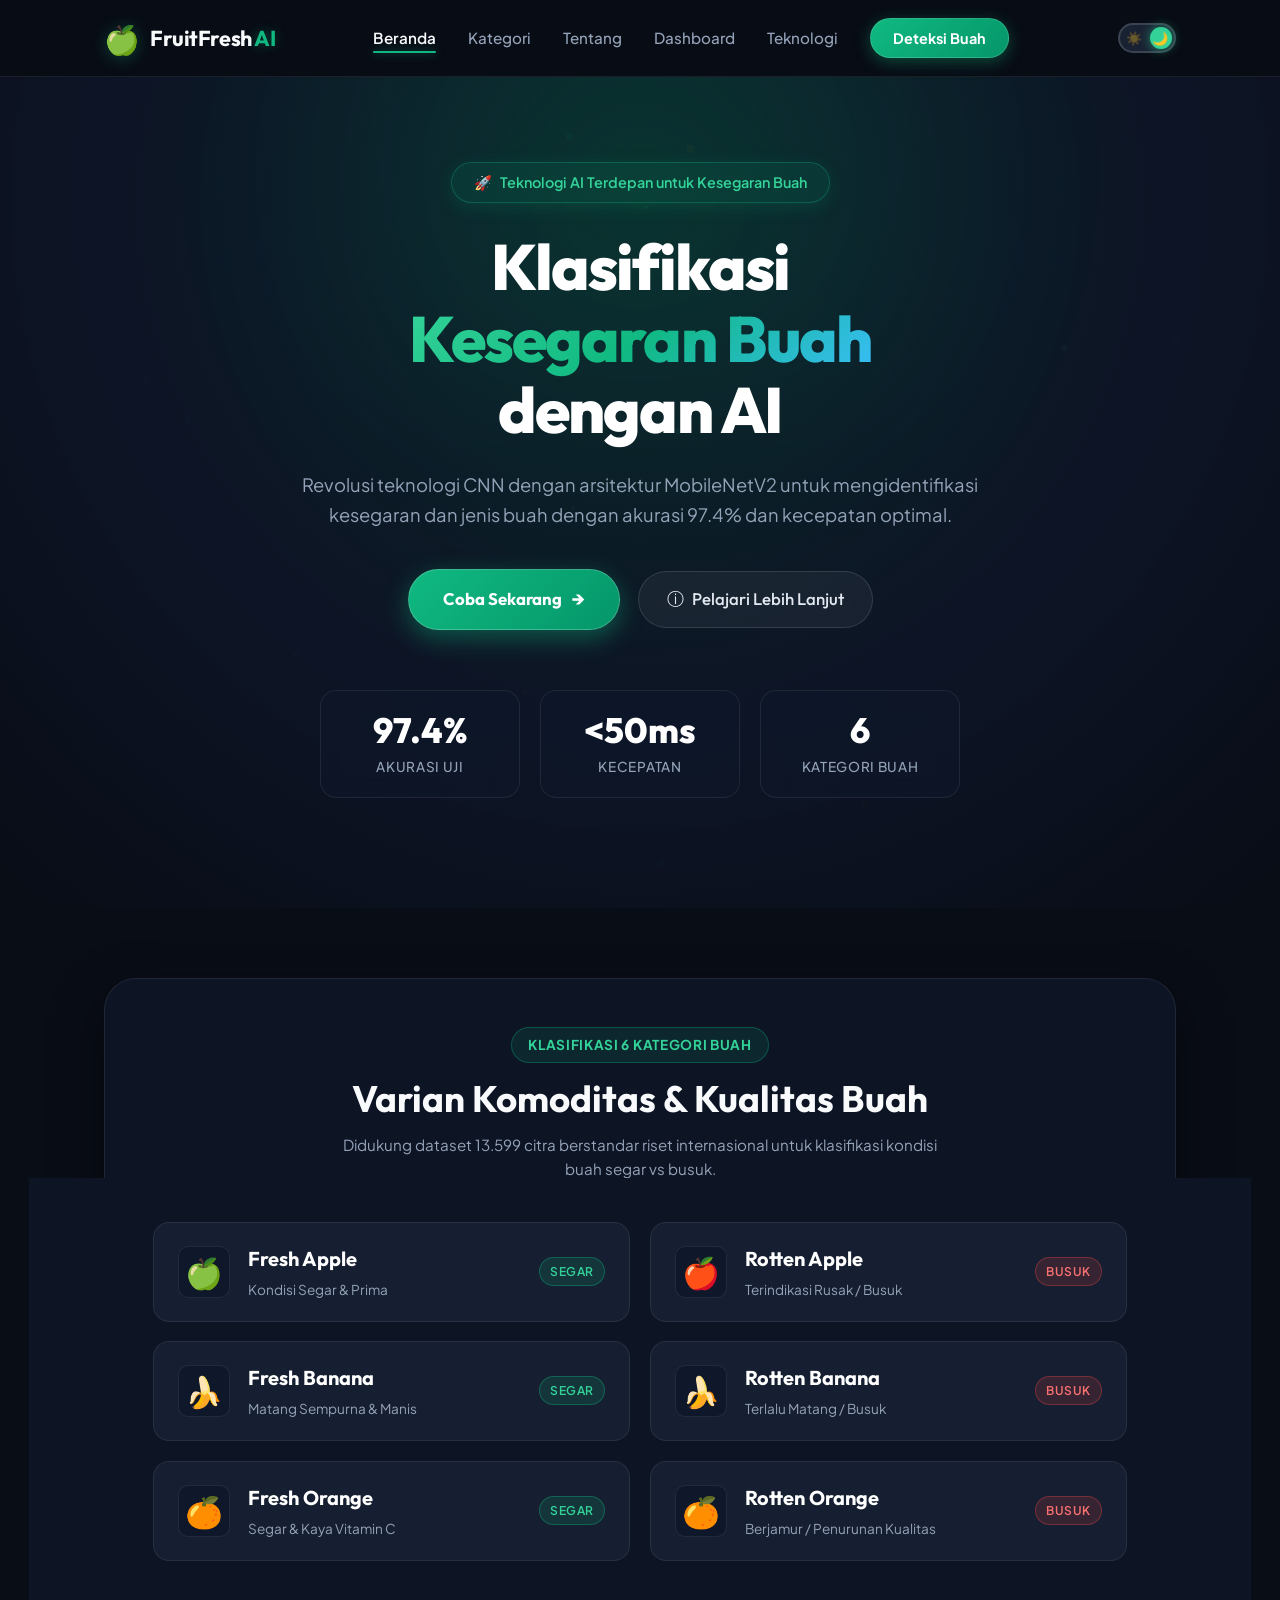
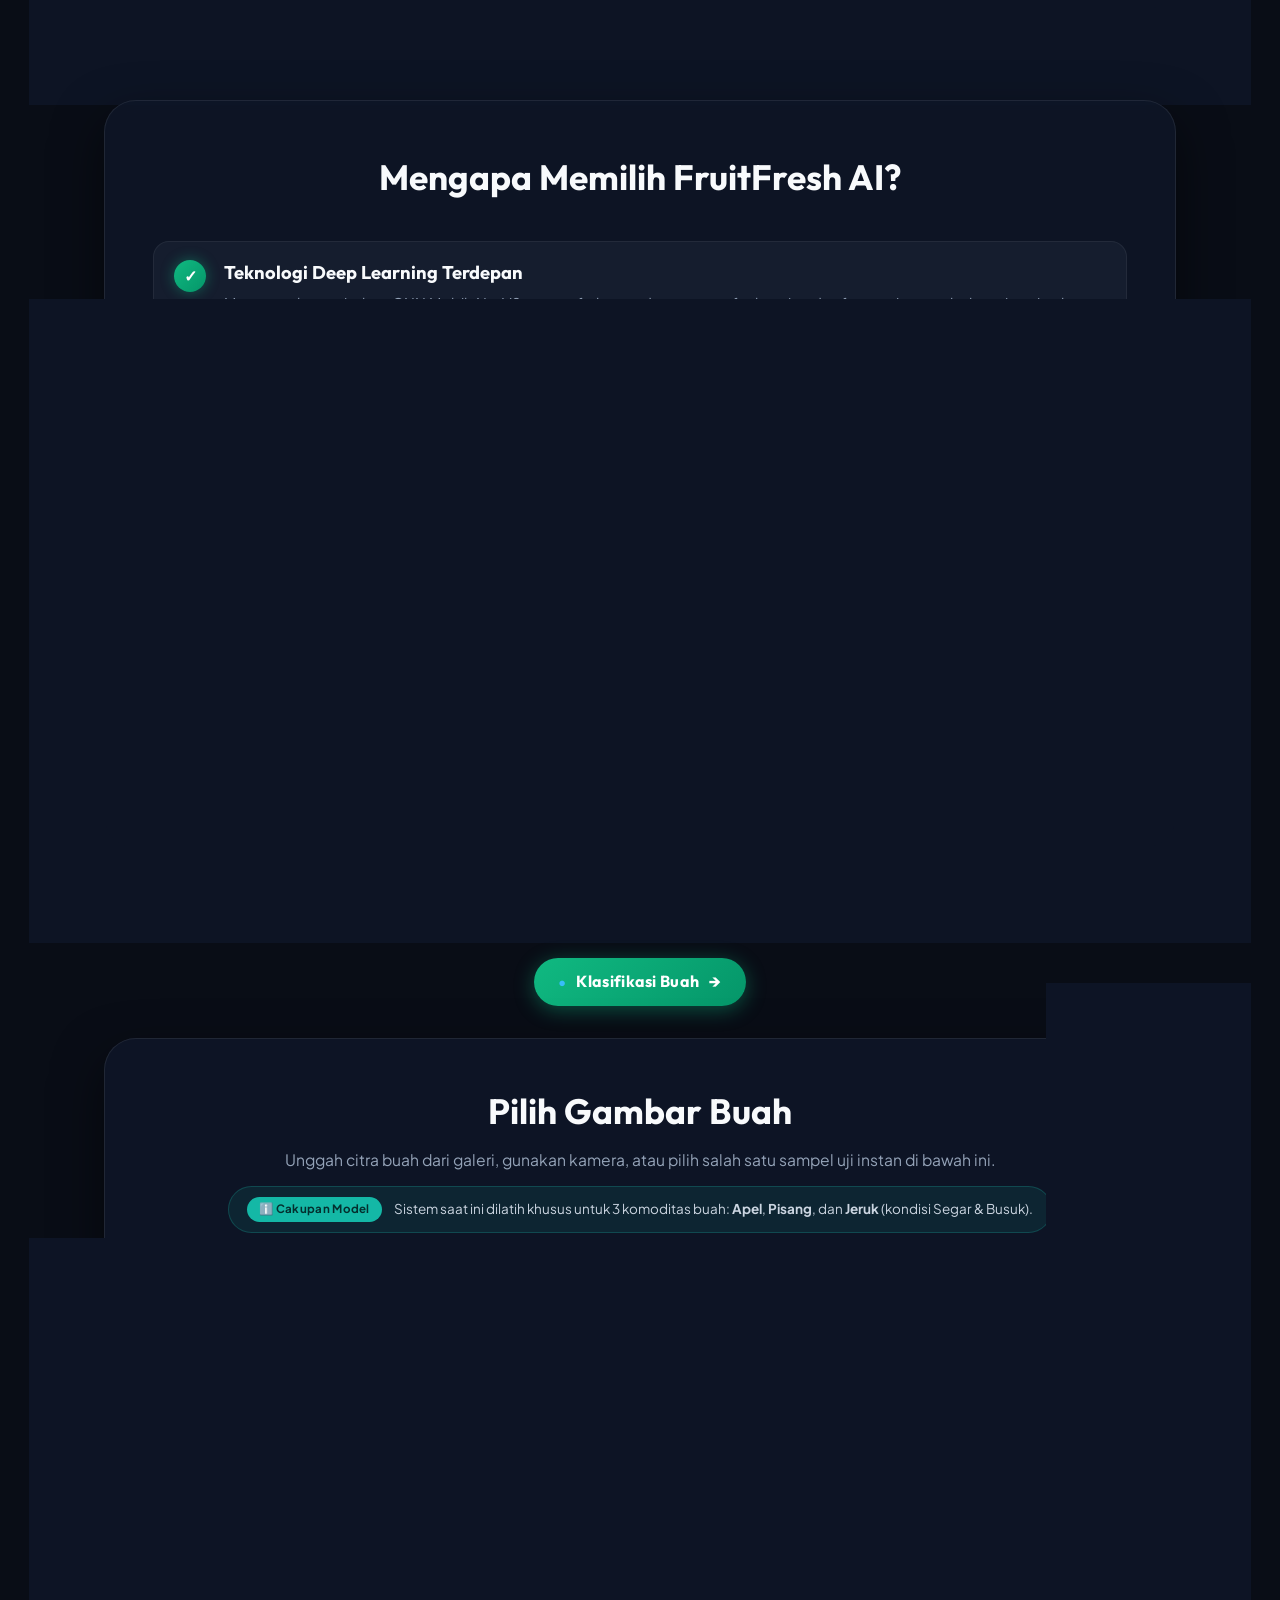
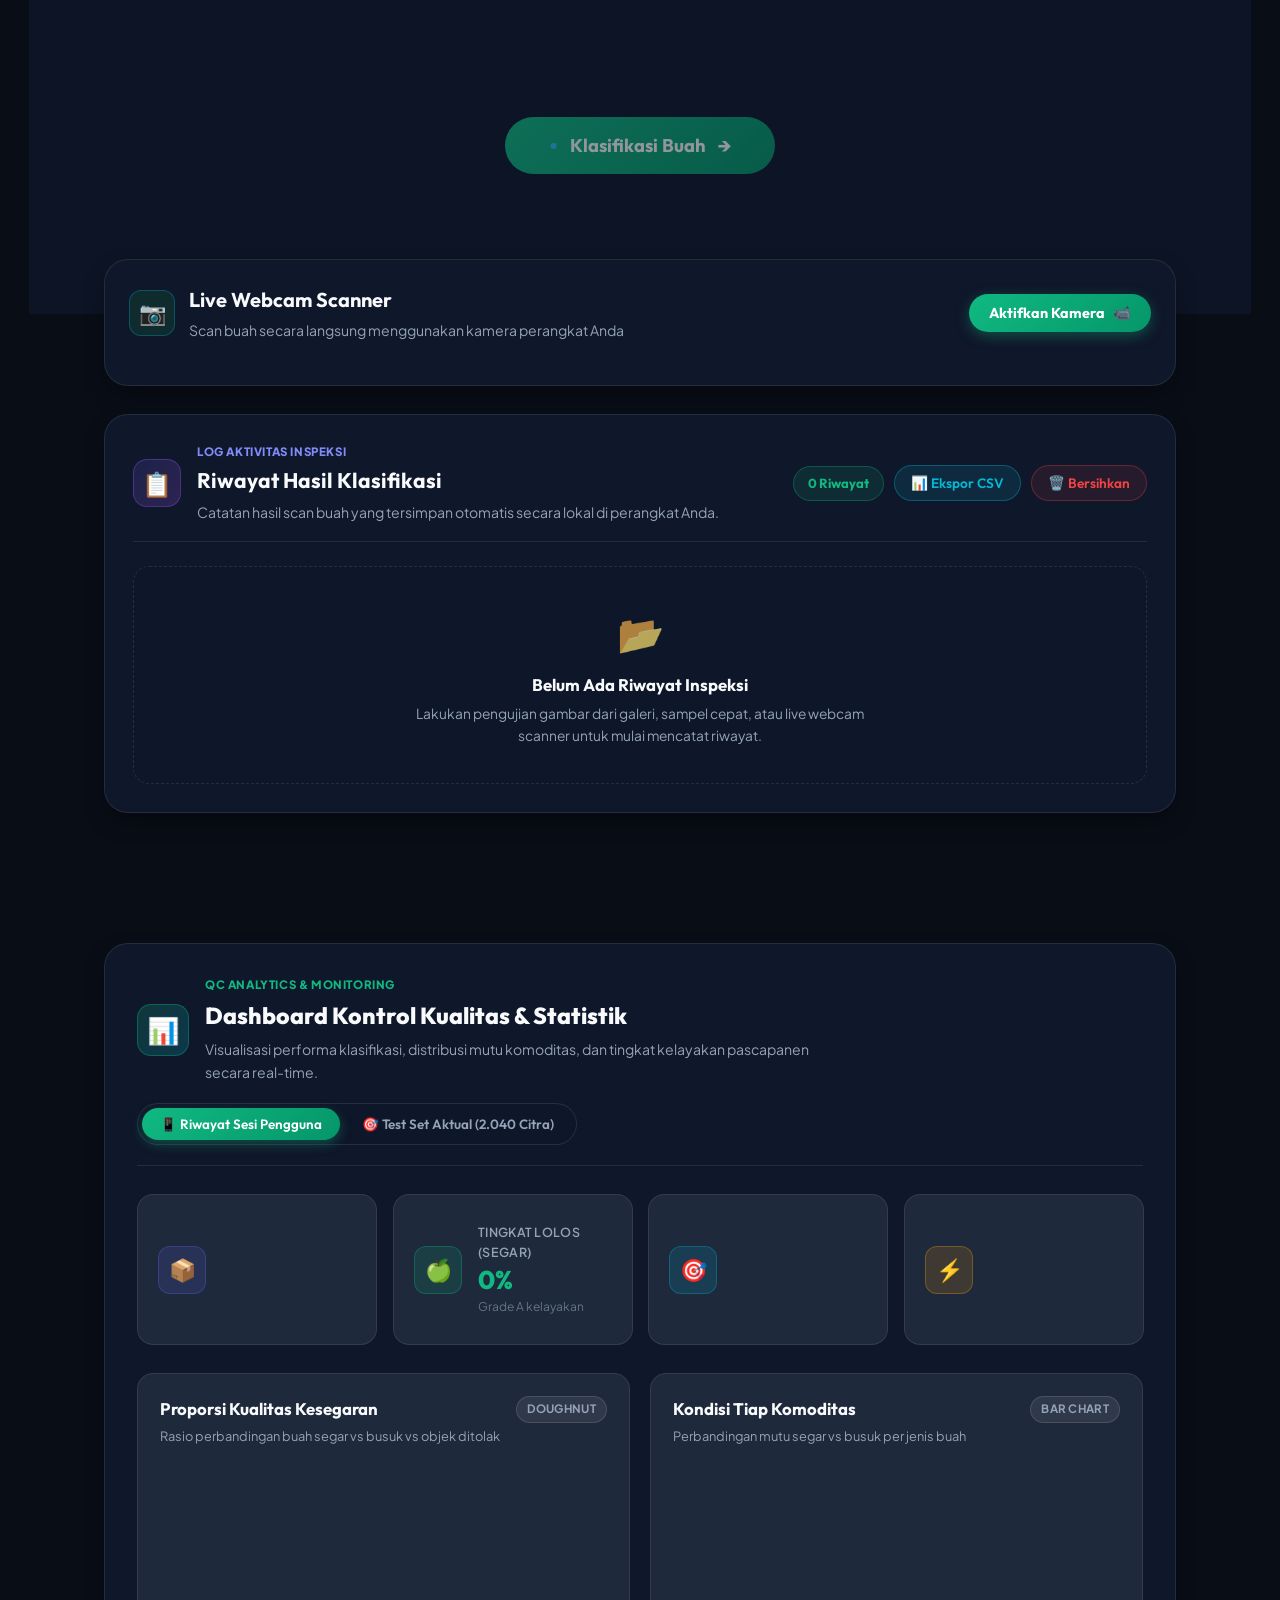
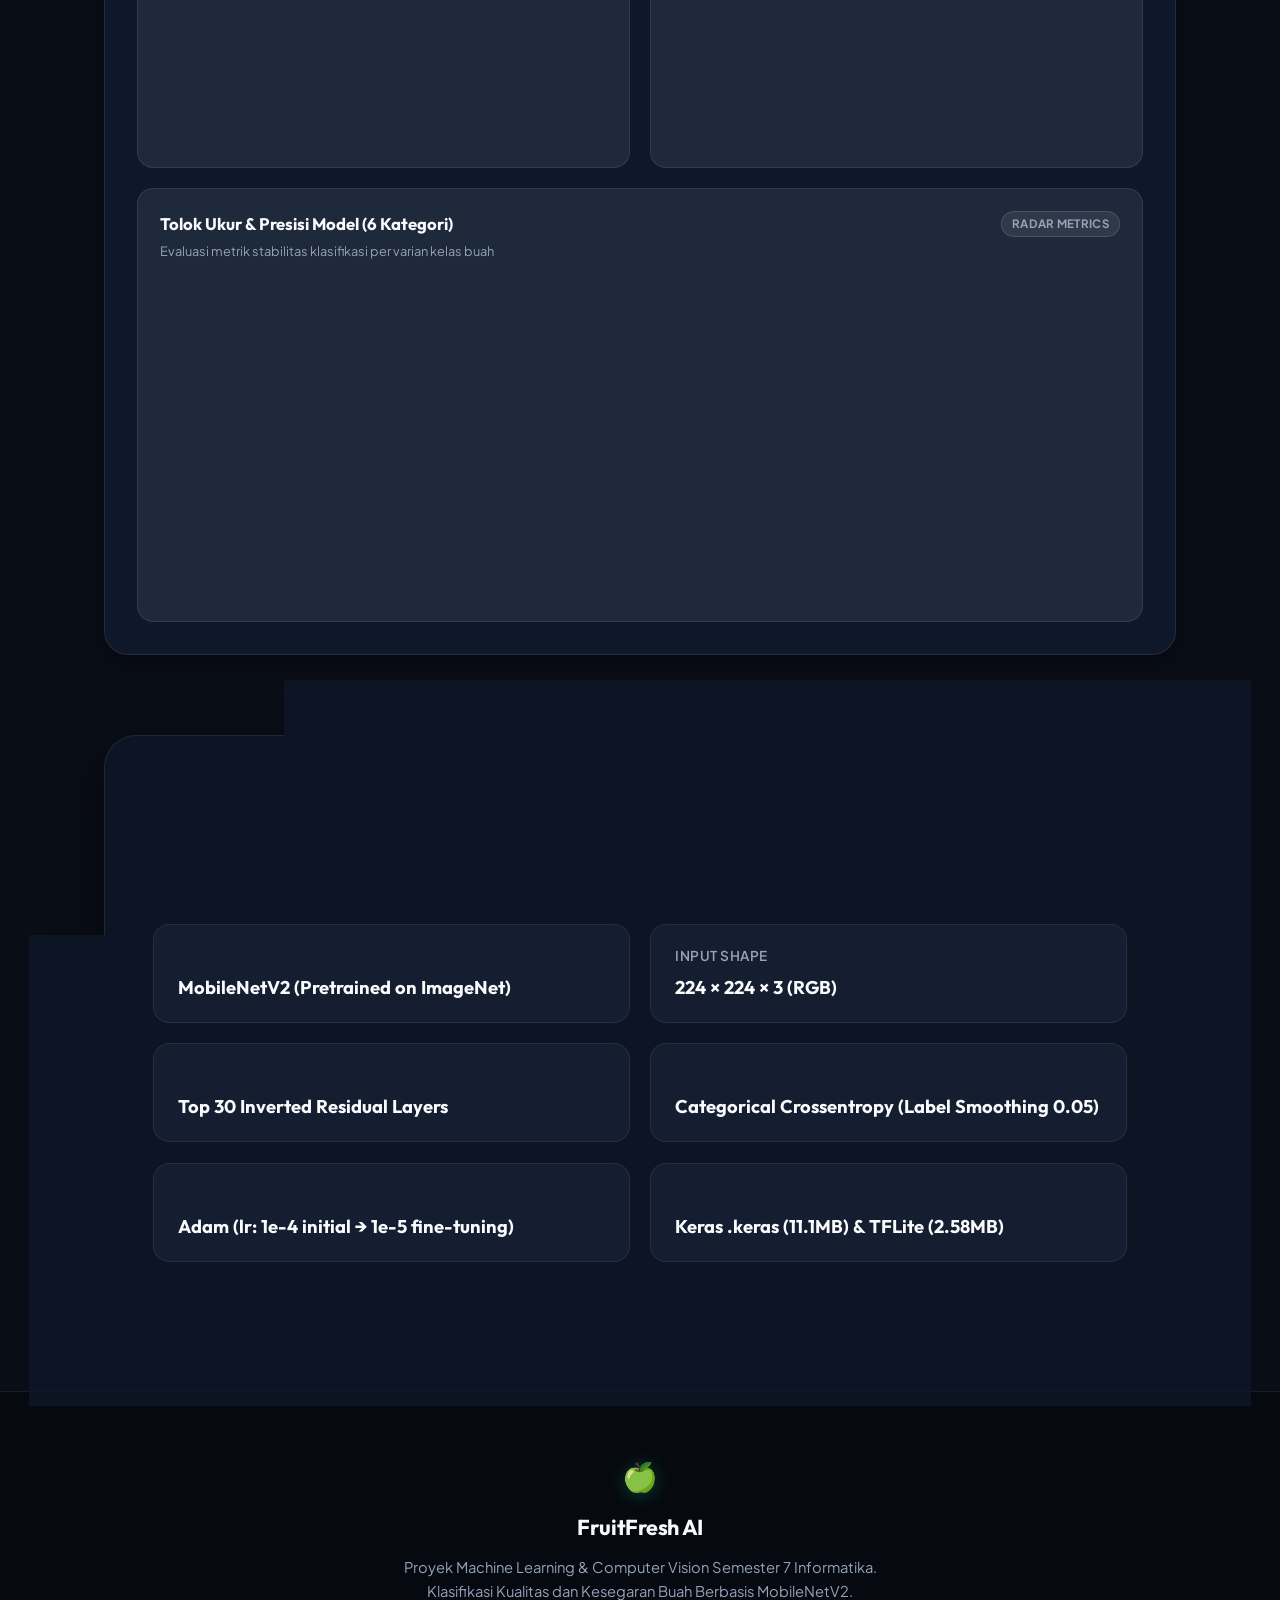
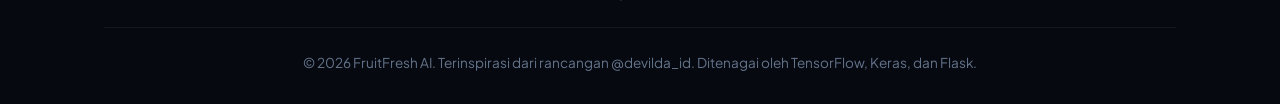
==== commit f4697c62: "style: update light theme styles and bundle inlined html" ====
--- a/templates/index.html
+++ b/templates/index.html
@@ -231,8 +231,12 @@
     padding: 6px 0;
 }
 
-.nav-link:hover, .nav-link.active {
-    color: #ffffff;
+.nav-link:hover {
+    color: var(--accent-emerald-light);
+}
+
+.nav-link.active {
+    color: var(--text-primary);
     font-weight: 600;
 }
 
@@ -1925,72 +1929,183 @@
     border-top-color: rgba(255, 255, 255, 0.08);
 }
 
-/* Clean Modern Light Mode (If switched by user) */
+/* ==========================================================================
+   Clean Modern Light Mode — Comprehensive & Consistent Design System
+   Palet: Pure White (#ffffff), Subtle Slate (#f8fafc), Crisp Borders (#e2e8f0)
+   Aksen: High-Contrast Forest Emerald (#047857 & #059669), Crimson (#dc2626)
+   ========================================================================== */
 [data-theme="light"] {
+    /* Base Surfaces */
     --bg-main: #f8fafc;
     --bg-surface: #ffffff;
     --bg-surface-elevated: #ffffff;
     --bg-card-dark: #ffffff;
-    --bg-card-dark-subtle: #f1f5f9;
-    --bg-card-dark-hover: #e2e8f0;
+    --bg-card-dark-subtle: #f8fafc;
+    --bg-card-dark-hover: #f1f5f9;
     --bg-warm-tint: #f8fafc;
     --bg-green-tint: #ecfdf5;
     
+    /* Text Colors — WCAG AAA Compliant */
     --text-primary: #0f172a;
     --text-secondary: #475569;
     --text-muted: #64748b;
     --text-light: #0f172a;
     --text-light-muted: #475569;
     
+    /* Accents — Emerald */
     --accent-emerald: #059669;
     --accent-emerald-light: #10b981;
     --accent-emerald-dark: #047857;
     --accent-emerald-tint: #ecfdf5;
     
+    /* Accents — Cyan & Amber */
+    --accent-cyan: #0891b2;
+    --accent-cyan-glow: rgba(8, 145, 178, 0.18);
+    --accent-amber: #d97706;
+    --accent-amber-light: #f59e0b;
+    --accent-amber-dark: #b45309;
+    --accent-amber-tint: #fffbeb;
+    
+    /* Accents — Red (Danger / Rotten) */
+    --accent-red: #dc2626;
+    --accent-red-light: #ef4444;
+    --accent-red-tint: #fef2f2;
+    
+    /* Buttons & Controls */
     --pill-brown: #059669;
     --pill-brown-hover: #047857;
+    --pill-border: rgba(5, 150, 105, 0.3);
     
+    /* Borders & Shadows */
     --border-light: #e2e8f0;
     --border-dark: #cbd5e1;
+    --border-accent: rgba(5, 150, 105, 0.25);
     --shadow-sm: 0 2px 8px rgba(0, 0, 0, 0.04);
-    --shadow-md: 0 8px 24px rgba(0, 0, 0, 0.06);
-    --shadow-lg: 0 16px 40px rgba(0, 0, 0, 0.08);
-}
-
+    --shadow-md: 0 8px 24px -4px rgba(0, 0, 0, 0.07);
+    --shadow-lg: 0 16px 40px -8px rgba(0, 0, 0, 0.09);
+    --shadow-toast: 0 12px 30px -4px rgba(0, 0, 0, 0.12);
+    --glow-emerald: 0 0 24px rgba(5, 150, 105, 0.15);
+}
+
+/* --- Scrollbar --- */
+[data-theme="light"] ::-webkit-scrollbar {
+    width: 8px;
+    height: 8px;
+}
+[data-theme="light"] ::-webkit-scrollbar-track {
+    background: #f1f5f9;
+}
+[data-theme="light"] ::-webkit-scrollbar-thumb {
+    background: #cbd5e1;
+    border-radius: 9999px;
+}
+[data-theme="light"] ::-webkit-scrollbar-thumb:hover {
+    background: #94a3b8;
+}
+
+/* --- Navbar & Links --- */
 [data-theme="light"] .navbar-wrapper {
-    background: rgba(255, 255, 255, 0.9);
-    border-bottom-color: #e2e8f0;
-}
-
+    background: rgba(255, 255, 255, 0.92);
+    backdrop-filter: blur(16px);
+    -webkit-backdrop-filter: blur(16px);
+    border-bottom: 1px solid #e2e8f0;
+    box-shadow: 0 2px 12px rgba(0, 0, 0, 0.03);
+}
+[data-theme="light"] .brand-title {
+    color: #0f172a;
+}
+[data-theme="light"] .nav-link {
+    color: #475569;
+}
+[data-theme="light"] .nav-link:hover {
+    color: #059669;
+}
+[data-theme="light"] .nav-link.active {
+    color: #0f172a;
+    font-weight: 600;
+}
+[data-theme="light"] .nav-link.active::after {
+    background-color: #059669;
+    box-shadow: 0 0 8px rgba(5, 150, 105, 0.5);
+}
+[data-theme="light"] .btn-nav-cta {
+    background: linear-gradient(135deg, #10b981 0%, #059669 100%) !important;
+    color: #ffffff !important;
+    border: 1px solid rgba(255, 255, 255, 0.25) !important;
+    box-shadow: 0 4px 14px rgba(16, 185, 129, 0.3);
+}
+[data-theme="light"] .btn-nav-cta:hover {
+    box-shadow: 0 6px 20px rgba(16, 185, 129, 0.45);
+}
+[data-theme="light"] .nav-menu {
+    background: #ffffff;
+    border: 1px solid #e2e8f0;
+    box-shadow: 0 16px 36px rgba(0, 0, 0, 0.08);
+}
+
+/* --- Hero Section --- */
 [data-theme="light"] .hero-section {
     background: radial-gradient(circle at 50% 15%, rgba(16, 185, 129, 0.08) 0%, rgba(248, 250, 252, 0.95) 60%, #f8fafc 100%);
     color: #0f172a;
 }
-
+[data-theme="light"] .hero-backdrop-glow {
+    background: radial-gradient(circle, rgba(16, 185, 129, 0.15) 0%, rgba(6, 182, 212, 0.08) 50%, transparent 80%);
+    opacity: 0.6;
+}
+[data-theme="light"] .hero-pill-badge {
+    background: #ecfdf5;
+    border: 1px solid #a7f3d0;
+    color: #047857;
+    box-shadow: 0 2px 10px rgba(5, 150, 105, 0.08);
+}
 [data-theme="light"] .hero-title {
     color: #0f172a;
 }
-
 [data-theme="light"] .hero-subtitle {
     color: #475569;
 }
-
-[data-theme="light"] .hero-pill-badge {
-    background: rgba(5, 150, 105, 0.08);
-    border-color: rgba(5, 150, 105, 0.25);
+[data-theme="light"] .btn-primary-pill {
+    background: linear-gradient(135deg, #10b981 0%, #059669 100%);
+    color: #ffffff;
+    border: 1px solid rgba(255, 255, 255, 0.2);
+    box-shadow: 0 8px 24px rgba(16, 185, 129, 0.35);
+}
+[data-theme="light"] .btn-secondary-pill {
+    background: #ffffff;
+    color: #0f172a;
+    border: 1.5px solid #cbd5e1;
+    box-shadow: 0 2px 8px rgba(0, 0, 0, 0.04);
+}
+[data-theme="light"] .btn-secondary-pill:hover {
+    background: #f0fdf4;
+    border-color: #10b981;
     color: #047857;
-}
-
+    box-shadow: 0 4px 14px rgba(16, 185, 129, 0.15);
+}
 [data-theme="light"] .stat-card {
     background: #ffffff;
-    border-color: #e2e8f0;
-    box-shadow: var(--shadow-sm);
-}
-
+    border: 1px solid #e2e8f0;
+    box-shadow: 0 4px 16px rgba(0, 0, 0, 0.04);
+}
+[data-theme="light"] .stat-card:hover {
+    background: #ffffff;
+    border-color: #10b981;
+    box-shadow: 0 8px 24px rgba(16, 185, 129, 0.12);
+    transform: translateY(-2px);
+}
 [data-theme="light"] .stat-value {
     color: #0f172a;
 }
-
+[data-theme="light"] .stat-label {
+    color: #64748b;
+}
+[data-theme="light"] .stat-icon-wrap {
+    background: #ecfdf5;
+    border: 1px solid #a7f3d0;
+    color: #059669;
+}
+
+/* --- Global Cards & Headers --- */
 [data-theme="light"] .kategori-container-card,
 [data-theme="light"] .features-container-card,
 [data-theme="light"] .detection-input-card,
@@ -1998,11 +2113,10 @@
 [data-theme="light"] .tech-card,
 [data-theme="light"] .webcam-card {
     background: #ffffff;
-    border-color: #e2e8f0;
-    box-shadow: var(--shadow-md);
+    border: 1px solid #e2e8f0;
+    box-shadow: 0 10px 30px rgba(0, 0, 0, 0.05);
     color: #0f172a;
 }
-
 [data-theme="light"] .kategori-title,
 [data-theme="light"] .features-card-title,
 [data-theme="light"] .input-card-title,
@@ -2011,173 +2125,640 @@
 [data-theme="light"] .webcam-title {
     color: #0f172a;
 }
-
+[data-theme="light"] .kategori-subtitle,
+[data-theme="light"] .features-subtitle {
+    color: #64748b;
+}
+
+/* --- Kategori Buah --- */
 [data-theme="light"] .fruit-item-card {
     background: #f8fafc;
-    border-color: #e2e8f0;
-}
-
+    border: 1px solid #e2e8f0;
+}
 [data-theme="light"] .fruit-item-card:hover {
     background: #ffffff;
     border-color: #10b981;
-    box-shadow: 0 8px 24px rgba(0, 0, 0, 0.06);
-}
-
+    box-shadow: 0 8px 24px rgba(16, 185, 129, 0.1);
+}
+[data-theme="light"] .fruit-item-icon-wrap {
+    background: #ffffff;
+    border: 1px solid #e2e8f0;
+    box-shadow: 0 2px 8px rgba(0, 0, 0, 0.04);
+}
 [data-theme="light"] .fruit-item-name {
     color: #0f172a;
 }
-
+[data-theme="light"] .fruit-item-desc {
+    color: #475569;
+}
+[data-theme="light"] .kategori-badge {
+    background: #ecfdf5;
+    border: 1px solid #a7f3d0;
+    color: #047857;
+    font-weight: 600;
+}
+[data-theme="light"] .tag-fresh {
+    background: #ecfdf5;
+    border: 1px solid #a7f3d0;
+    color: #047857;
+    font-weight: 700;
+}
+[data-theme="light"] .tag-rotten {
+    background: #fef2f2;
+    border: 1px solid #fecaca;
+    color: #b91c1c;
+    font-weight: 700;
+}
+
+/* --- Fitur Unggulan --- */
 [data-theme="light"] .feature-row {
     background: #f8fafc;
-    border-color: #e2e8f0;
-}
-
+    border: 1px solid #e2e8f0;
+}
 [data-theme="light"] .feature-row:hover {
     background: #ffffff;
-}
-
+    border-color: #10b981;
+    box-shadow: 0 6px 20px rgba(16, 185, 129, 0.08);
+}
 [data-theme="light"] .feature-heading {
     color: #0f172a;
 }
-
+[data-theme="light"] .feature-desc {
+    color: #64748b;
+}
+
+/* --- Area Input Klasifikasi & Quick Samples --- */
+[data-theme="light"] .quick-samples-wrapper {
+    background: #f8fafc;
+    border: 1px solid #e2e8f0;
+}
+[data-theme="light"] .quick-samples-label {
+    color: #334155;
+    font-weight: 600;
+}
+[data-theme="light"] .sample-chip {
+    background: #ffffff;
+    border: 1px solid #cbd5e1;
+    color: #0f172a;
+    box-shadow: 0 2px 6px rgba(0, 0, 0, 0.04);
+}
+[data-theme="light"] .sample-chip:hover {
+    background: #f0fdf4;
+    border-color: #10b981;
+    color: #047857;
+    box-shadow: 0 4px 12px rgba(16, 185, 129, 0.15);
+}
+[data-theme="light"] .sample-chip.active {
+    background: #10b981;
+    border-color: #10b981;
+    color: #ffffff;
+    box-shadow: 0 4px 14px rgba(16, 185, 129, 0.35);
+}
 [data-theme="light"] .dropzone {
     background: #f8fafc;
-    border-color: #cbd5e1;
-}
-
+    border: 2px dashed #cbd5e1;
+}
+[data-theme="light"] .dropzone:hover,
+[data-theme="light"] .dropzone.dragover {
+    background: #f0fdf4;
+    border-color: #10b981;
+    box-shadow: 0 0 24px rgba(16, 185, 129, 0.15);
+}
 [data-theme="light"] .dropzone-title {
     color: #0f172a;
 }
-
 [data-theme="light"] .dropzone-sub {
     color: #64748b;
 }
-
-[data-theme="light"] .sample-chip {
+[data-theme="light"] .browse-link {
+    color: #059669;
+    text-decoration: underline;
+    font-weight: 600;
+}
+[data-theme="light"] .dropzone-hint {
+    color: #94a3b8;
+}
+[data-theme="light"] .dropzone-icon {
+    background: #ecfdf5;
+    color: #059669;
+}
+[data-theme="light"] .preview-inner {
+    background: #f8fafc;
+    border: 1px solid #e2e8f0;
+    box-shadow: 0 4px 16px rgba(0, 0, 0, 0.05);
+}
+[data-theme="light"] .scope-info-notice {
+    background: #f0fdfa;
+    border: 1px solid #ccfbf1;
+    color: #134e4a;
+}
+
+/* --- Webcam Panel --- */
+[data-theme="light"] .webcam-card {
     background: #ffffff;
+    border-color: #e2e8f0;
+    box-shadow: 0 10px 25px -5px rgba(0, 0, 0, 0.05);
+}
+[data-theme="light"] .btn-webcam-action {
+    background: #f8fafc;
+    border: 1px solid #cbd5e1;
+    color: #1e293b;
+}
+[data-theme="light"] .btn-webcam-action:hover {
+    background: #ffffff;
+    border-color: #059669;
+    color: #047857;
+    box-shadow: 0 4px 12px rgba(0, 0, 0, 0.06);
+}
+[data-theme="light"] .btn-webcam-live {
+    background: #f8fafc;
+    border: 1px solid #cbd5e1;
+    color: #1e293b;
+}
+[data-theme="light"] .btn-webcam-live:hover {
+    background: #ffffff;
+    border-color: #ef4444;
+    color: #dc2626;
+    box-shadow: 0 4px 12px rgba(239, 68, 68, 0.1);
+}
+[data-theme="light"] .btn-webcam-live.active {
+    background: #fef2f2;
+    border-color: #ef4444;
+    color: #b91c1c;
+    box-shadow: 0 0 16px rgba(239, 68, 68, 0.25);
+}
+[data-theme="light"] .webcam-viewport {
     border-color: #cbd5e1;
+    box-shadow: 0 12px 30px rgba(0, 0, 0, 0.1);
+}
+[data-theme="light"] .scan-label {
+    background: rgba(255, 255, 255, 0.92);
+    border: 1px solid #cbd5e1;
     color: #0f172a;
-}
-
-[data-theme="light"] .status-box {
+    box-shadow: 0 2px 8px rgba(0, 0, 0, 0.06);
+}
+[data-theme="light"] .yolo-hud-tag {
+    background: rgba(255, 255, 255, 0.95);
+    border-color: #10b981;
+    box-shadow: 0 4px 12px rgba(0, 0, 0, 0.1);
+}
+[data-theme="light"] .yolo-tag-title {
+    color: #0f172a;
+}
+[data-theme="light"] .yolo-tag-conf {
+    color: #059669;
+}
+[data-theme="light"] .yolo-hud-box.state-rotten .yolo-tag-conf {
+    color: #dc2626;
+}
+[data-theme="light"] .yolo-metric-item {
+    background: rgba(255, 255, 255, 0.92);
+    border: 1px solid #cbd5e1;
+    color: #334155;
+}
+[data-theme="light"] .webcam-hint-text {
+    color: #64748b;
+}
+
+/* --- Result Hero Banner --- */
+[data-theme="light"] .result-hero-banner {
+    background: #ffffff;
+    border: 1px solid #e2e8f0;
+    box-shadow: 0 8px 25px rgba(0, 0, 0, 0.05);
+}
+[data-theme="light"] .badge-latency {
+    background: #ecfeff;
+    border: 1px solid #a5f3fc;
+    color: #0891b2;
+    font-weight: 600;
+}
+[data-theme="light"] .status-box-badge.badge-fresh {
+    background: #ecfdf5;
+    border: 1px solid #a7f3d0;
+    color: #047857;
+    font-weight: 700;
+}
+[data-theme="light"] .status-box-badge.badge-rotten {
+    background: #fef2f2;
+    border: 1px solid #fecaca;
+    color: #b91c1c;
+    font-weight: 700;
+}
+[data-theme="light"] .hero-confidence-box {
     background: #f8fafc;
-    border-color: #e2e8f0;
-}
-
-[data-theme="light"] .status-box-value {
+    border: 1px solid #e2e8f0;
+    box-shadow: 0 2px 8px rgba(0, 0, 0, 0.03);
+}
+[data-theme="light"] .hero-conf-value {
+    color: #059669;
+}
+[data-theme="light"] .hero-conf-label {
+    color: #64748b;
+}
+[data-theme="light"] .hero-fruit-avatar {
+    background: #f8fafc;
+    border: 2px solid #e2e8f0;
+}
+[data-theme="light"] .hero-fruit-name {
     color: #0f172a;
 }
-
-[data-theme="light"] .info-tambahan-box,
-[data-theme="light"] .probabilities-section,
+[data-theme="light"] .hero-one-sentence {
+    color: #475569;
+}
+[data-theme="light"] .btn-action-pill {
+    background: #ffffff;
+    border: 1px solid #cbd5e1;
+    color: #0f172a;
+    box-shadow: 0 2px 6px rgba(0, 0, 0, 0.04);
+}
+[data-theme="light"] .btn-action-pill:hover {
+    border-color: #10b981;
+    color: #059669;
+    box-shadow: 0 4px 12px rgba(16, 185, 129, 0.12);
+}
+[data-theme="light"] .btn-action-pill.btn-pdf:hover {
+    background: #fef2f2;
+    border-color: #f87171;
+    color: #dc2626;
+    box-shadow: 0 4px 12px rgba(239, 68, 68, 0.15);
+}
+[data-theme="light"] .btn-action-pill.btn-audio:hover,
+[data-theme="light"] .btn-action-pill.btn-audio.playing {
+    background: #ecfeff;
+    border-color: #22d3ee;
+    color: #0891b2;
+    box-shadow: 0 4px 12px rgba(6, 182, 212, 0.15);
+}
+
+/* --- Result Progressive Tabs --- */
+[data-theme="light"] .result-tabs-nav {
+    background: #f1f5f9;
+    border: 1px solid #e2e8f0;
+}
+[data-theme="light"] .btn-result-tab {
+    color: #64748b;
+}
+[data-theme="light"] .btn-result-tab:hover {
+    color: #0f172a;
+    background: #e2e8f0;
+}
+[data-theme="light"] .btn-result-tab.active {
+    background: linear-gradient(135deg, #10b981 0%, #059669 100%);
+    color: #ffffff;
+    box-shadow: 0 4px 14px rgba(16, 185, 129, 0.3);
+}
+
+/* --- Tab 1: Shelf-Life & Storage --- */
+[data-theme="light"] .shelf-life-container {
+    background: #ffffff;
+    border: 1px solid #e2e8f0;
+    box-shadow: 0 8px 24px rgba(0, 0, 0, 0.04);
+}
+[data-theme="light"] .shelf-life-header {
+    border-bottom: 1px solid #f1f5f9;
+}
+[data-theme="light"] .shelf-title {
+    color: #0f172a;
+}
+[data-theme="light"] .shelf-subtitle {
+    color: #64748b;
+}
+[data-theme="light"] .shelf-status-pill {
+    background: #ecfdf5;
+    border: 1px solid #a7f3d0;
+    color: #047857;
+    font-weight: 600;
+}
+[data-theme="light"] .shelf-status-pill.status-expired {
+    background: #fef2f2;
+    border: 1px solid #fecaca;
+    color: #b91c1c;
+    font-weight: 600;
+}
+[data-theme="light"] .shelf-metric-card {
+    background: #f8fafc;
+    border: 1px solid #e2e8f0;
+}
+[data-theme="light"] .shelf-metric-card:hover {
+    background: #ffffff;
+    border-color: #10b981;
+    box-shadow: 0 6px 18px rgba(16, 185, 129, 0.08);
+}
+[data-theme="light"] .m-label {
+    color: #64748b;
+}
+[data-theme="light"] .metric-value {
+    color: #0f172a;
+}
+[data-theme="light"] .metric-sub {
+    color: #64748b;
+}
+[data-theme="light"] .qc-protocol-box {
+    background: #f0fdf4;
+    border: 1px solid #bbf7d0;
+    border-left: 4px solid #10b981;
+}
+[data-theme="light"] .qc-protocol-box.protocol-danger {
+    background: #fef2f2;
+    border: 1px solid #fecaca;
+    border-left: 4px solid #ef4444;
+}
+[data-theme="light"] .qc-protocol-header {
+    color: #0f172a;
+}
+[data-theme="light"] .qc-protocol-text {
+    color: #334155;
+}
+[data-theme="light"] .info-tambahan-box {
+    background: #f8fafc;
+    border: 1px solid #e2e8f0;
+}
+[data-theme="light"] .info-tambahan-title {
+    color: #0f172a;
+}
+[data-theme="light"] .info-tambahan-body {
+    color: #334155;
+}
+[data-theme="light"] .detail-chip {
+    background: #ffffff;
+    border: 1px solid #e2e8f0;
+}
+[data-theme="light"] .chip-label {
+    color: #64748b;
+}
+[data-theme="light"] .chip-value {
+    color: #0f172a;
+}
+
+/* --- Tab 2: Probabilities & Grad-CAM --- */
+[data-theme="light"] .probabilities-section {
+    background: #ffffff;
+    border: 1px solid #e2e8f0;
+}
+[data-theme="light"] .prob-title {
+    color: #0f172a;
+}
+[data-theme="light"] .prob-header {
+    color: #334155;
+    font-weight: 600;
+}
+[data-theme="light"] .prob-bar-track {
+    background: #e2e8f0;
+}
 [data-theme="light"] .gradcam-section {
-    background: #f8fafc;
-    border-color: #e2e8f0;
-}
-
-[data-theme="light"] .info-tambahan-title,
-[data-theme="light"] .prob-title,
+    background: #ffffff;
+    border: 1px solid #e2e8f0;
+}
 [data-theme="light"] .gradcam-title {
     color: #0f172a;
 }
-
-[data-theme="light"] .detail-chip {
+[data-theme="light"] .gradcam-desc {
+    color: #64748b;
+}
+[data-theme="light"] .col-label {
+    color: #475569;
+    font-weight: 600;
+}
+[data-theme="light"] .img-frame {
+    background: #f8fafc;
+    border: 1px solid #e2e8f0;
+    box-shadow: 0 4px 12px rgba(0, 0, 0, 0.04);
+}
+[data-theme="light"] .comparison-title {
+    color: #64748b;
+}
+[data-theme="light"] .comparison-wrapper {
+    border: 1px solid #e2e8f0;
+    box-shadow: 0 6px 20px rgba(0, 0, 0, 0.06);
+}
+[data-theme="light"] .comparison-labels {
     background: #ffffff;
-    border-color: #e2e8f0;
-}
-
-[data-theme="light"] .chip-value {
+    border: 1px solid #e2e8f0;
     color: #0f172a;
 }
 
-[data-theme="light"] .result-hero-banner {
+/* --- OOD Rejection --- */
+[data-theme="light"] .ood-rejection-card {
+    background: linear-gradient(135deg, #fff5f5 0%, #ffffff 100%);
+    border: 1.5px solid #fca5a5;
+    box-shadow: 0 14px 30px -6px rgba(239, 68, 68, 0.12);
+}
+[data-theme="light"] .ood-title {
+    color: #dc2626;
+}
+[data-theme="light"] .ood-desc {
+    color: #475569;
+}
+[data-theme="light"] .ood-badge-pill {
+    background: #fef2f2;
+    border: 1px solid #fecaca;
+    color: #b91c1c;
+    font-weight: 700;
+}
+[data-theme="light"] .ood-diag-card {
     background: #ffffff;
-    border-color: #e2e8f0;
-    box-shadow: var(--shadow-md);
-}
-
-[data-theme="light"] .hero-fruit-avatar {
+    border: 1px solid #fee2e2;
+}
+[data-theme="light"] .btn-ood-secondary {
+    background: #ffffff;
+    border: 1px solid #cbd5e1;
+    color: #0f172a;
+}
+[data-theme="light"] .btn-ood-secondary:hover {
     background: #f8fafc;
-    border-color: #cbd5e1;
-}
-
-[data-theme="light"] .hero-fruit-name {
+    border-color: #94a3b8;
+}
+
+/* --- History Section --- */
+[data-theme="light"] .history-section-card {
+    background: #ffffff;
+    border: 1px solid #e2e8f0;
+    box-shadow: 0 10px 25px -5px rgba(0, 0, 0, 0.05);
+}
+[data-theme="light"] .history-count-badge {
+    background: #ecfdf5;
+    border: 1px solid #a7f3d0;
+    color: #047857;
+    font-weight: 600;
+}
+[data-theme="light"] .btn-history-export {
+    background: #ecfeff;
+    border: 1px solid #a5f3fc;
+    color: #0891b2;
+}
+[data-theme="light"] .btn-history-export:hover {
+    background: #cffafe;
+}
+[data-theme="light"] .btn-history-clear {
+    background: #fef2f2;
+    border: 1px solid #fecaca;
+    color: #dc2626;
+}
+[data-theme="light"] .btn-history-clear:hover {
+    background: #fee2e2;
+}
+[data-theme="light"] .history-card {
+    background: #f8fafc;
+    border: 1px solid #e2e8f0;
+}
+[data-theme="light"] .history-card:hover {
+    background: #ffffff;
+    border-color: #10b981;
+    box-shadow: 0 6px 18px rgba(0, 0, 0, 0.06);
+}
+[data-theme="light"] .history-card-thumb {
+    background: #ffffff;
+    border: 1px solid #e2e8f0;
+}
+[data-theme="light"] .history-card-title {
     color: #0f172a;
 }
-
-[data-theme="light"] .hero-one-sentence {
+[data-theme="light"] .history-card-meta {
+    color: #64748b;
+}
+[data-theme="light"] .history-badge-fresh {
+    background: #ecfdf5;
+    border: 1px solid #a7f3d0;
+    color: #047857;
+    font-weight: 600;
+}
+[data-theme="light"] .history-badge-rotten {
+    background: #fef2f2;
+    border: 1px solid #fecaca;
+    color: #b91c1c;
+    font-weight: 600;
+}
+[data-theme="light"] .history-badge-ood {
+    background: #fffbeb;
+    border: 1px solid #fde68a;
+    color: #b45309;
+    font-weight: 600;
+}
+[data-theme="light"] .btn-hist-view {
+    background: #ffffff;
+    border: 1px solid #cbd5e1;
+    color: #0f172a;
+}
+[data-theme="light"] .btn-hist-view:hover {
+    background: #10b981;
+    border-color: #10b981;
+    color: #ffffff;
+}
+[data-theme="light"] .history-empty-state {
+    background: #f8fafc;
+    border: 1.5px dashed #cbd5e1;
+}
+[data-theme="light"] .empty-title {
+    color: #0f172a;
+}
+[data-theme="light"] .empty-desc {
+    color: #64748b;
+}
+
+/* --- Dashboard Analitik --- */
+[data-theme="light"] .dashboard-card {
+    background: #ffffff;
+    border: 1px solid #e2e8f0;
+    box-shadow: 0 10px 25px -5px rgba(0, 0, 0, 0.05);
+}
+[data-theme="light"] .dashboard-switcher {
+    background: #f1f5f9;
+    border: 1px solid #e2e8f0;
+}
+[data-theme="light"] .btn-switch-source {
+    color: #64748b;
+}
+[data-theme="light"] .btn-switch-source:hover {
+    color: #0f172a;
+}
+[data-theme="light"] .btn-switch-source.active {
+    background: linear-gradient(135deg, #10b981 0%, #059669 100%);
+    color: #ffffff;
+    box-shadow: 0 4px 12px rgba(16, 185, 129, 0.3);
+}
+[data-theme="light"] .kpi-card {
+    background: #f8fafc;
+    border: 1px solid #e2e8f0;
+}
+[data-theme="light"] .kpi-card:hover {
+    background: #ffffff;
+    border-color: #10b981;
+    box-shadow: 0 8px 24px -6px rgba(16, 185, 129, 0.12);
+}
+[data-theme="light"] .kpi-label {
+    color: #64748b;
+}
+[data-theme="light"] .kpi-value {
+    color: #0f172a;
+}
+[data-theme="light"] .chart-card {
+    background: #f8fafc;
+    border: 1px solid #e2e8f0;
+}
+[data-theme="light"] .chart-card-title {
+    color: #0f172a;
+}
+[data-theme="light"] .chart-card-desc {
+    color: #64748b;
+}
+[data-theme="light"] .chart-type-tag {
+    background: #ffffff;
+    border: 1px solid #cbd5e1;
     color: #475569;
 }
 
-[data-theme="light"] .hero-confidence-box {
-    background: #f8fafc;
-    border-color: #e2e8f0;
-}
-
-[data-theme="light"] .btn-action-pill {
-    background: #f1f5f9;
-    border-color: #cbd5e1;
-    color: #0f172a;
-}
-
-[data-theme="light"] .result-tabs-nav {
-    background: #e2e8f0;
-    border-color: #cbd5e1;
-}
-
-[data-theme="light"] .btn-result-tab {
-    color: #475569;
-}
-
-[data-theme="light"] .btn-result-tab:hover {
-    color: #0f172a;
-    background: rgba(0, 0, 0, 0.05);
-}
-
-[data-theme="light"] .shelf-life-container {
-    background: #ffffff;
-    border-color: #e2e8f0;
-}
-
-[data-theme="light"] .shelf-title {
-    color: #0f172a;
-}
-
-[data-theme="light"] .shelf-metric-card {
-    background: #f8fafc;
-    border-color: #e2e8f0;
-}
-
-[data-theme="light"] .metric-value {
-    color: #0f172a;
-}
-
-[data-theme="light"] .qc-protocol-header {
-    color: #0f172a;
-}
-
-[data-theme="light"] .qc-protocol-text {
-    color: #334155;
-}
-
+/* --- Spesifikasi Teknis --- */
 [data-theme="light"] .tech-spec-item {
     background: #f8fafc;
-    border-color: #e2e8f0;
-}
-
+    border: 1px solid #e2e8f0;
+}
+[data-theme="light"] .tech-spec-item:hover {
+    background: #ffffff;
+    border-color: #10b981;
+    box-shadow: 0 6px 18px rgba(16, 185, 129, 0.08);
+}
+[data-theme="light"] .tech-spec-icon-wrap {
+    background: #ffffff;
+    border: 1px solid #e2e8f0;
+    box-shadow: 0 2px 6px rgba(0, 0, 0, 0.04);
+}
+[data-theme="light"] .spec-label {
+    color: #64748b;
+}
 [data-theme="light"] .spec-value {
     color: #0f172a;
 }
 
+/* --- Footer --- */
 [data-theme="light"] .footer {
-    background: #0f172a;
+    background: #ffffff;
+    border-top: 1px solid #e2e8f0;
+    color: #64748b;
+}
+[data-theme="light"] .footer-brand .brand-text {
+    color: #0f172a;
+}
+[data-theme="light"] .footer-desc {
+    color: #64748b;
+}
+[data-theme="light"] .footer-heading {
+    color: #0f172a;
+}
+[data-theme="light"] .footer-link {
+    color: #475569;
+}
+[data-theme="light"] .footer-link:hover {
+    color: #059669;
+}
+[data-theme="light"] .footer-bottom {
+    border-top: 1px solid #f1f5f9;
     color: #94a3b8;
 }
 
-/* Theme Toggle Switch */
+/* --- Theme Toggle Switch --- */
 .theme-toggle {
     position: relative;
-    width: 56px;
+    width: 58px;
     height: 30px;
     border-radius: var(--radius-pill);
     border: 2px solid rgba(255, 255, 255, 0.15);
@@ -2186,7 +2767,7 @@
     display: flex;
     align-items: center;
     justify-content: space-between;
-    padding: 0 5px;
+    padding: 0 6px;
     transition: all var(--transition-fast);
     flex-shrink: 0;
     margin-left: 12px;
@@ -2199,9 +2780,9 @@
 
 .theme-icon-sun,
 .theme-icon-moon {
-    font-size: 14px;
+    font-size: 13px;
     line-height: 1;
-    transition: opacity var(--transition-fast);
+    transition: opacity var(--transition-fast), filter var(--transition-fast);
     z-index: 1;
 }
 
@@ -2218,9 +2799,23 @@
 }
 
 [data-theme="dark"] .theme-toggle-slider {
-    transform: translateX(26px);
+    transform: translateX(28px);
     background: #34d399;
     box-shadow: 0 0 12px rgba(52, 211, 153, 0.6);
+}
+
+[data-theme="dark"] .theme-icon-sun {
+    opacity: 0.35;
+}
+
+[data-theme="dark"] .theme-icon-moon {
+    opacity: 1;
+    filter: drop-shadow(0 0 4px rgba(52, 211, 153, 0.6));
+}
+
+[data-theme="light"] .theme-toggle {
+    background: #e2e8f0;
+    border-color: #cbd5e1;
 }
 
 [data-theme="light"] .theme-toggle-slider {
@@ -2229,10 +2824,15 @@
     box-shadow: 0 0 10px rgba(245, 158, 11, 0.5);
 }
 
-[data-theme="light"] .theme-toggle {
-    background: #e2e8f0;
-    border-color: #cbd5e1;
-}
+[data-theme="light"] .theme-icon-sun {
+    opacity: 1;
+    filter: drop-shadow(0 0 3px rgba(245, 158, 11, 0.6));
+}
+
+[data-theme="light"] .theme-icon-moon {
+    opacity: 0.3;
+}
+
 
 /* ==========================================================================
    FITUR 6: FLOATING PARTICLES CANVAS
@@ -3381,9 +3981,13 @@
 }
 
 [data-theme="light"] .btn-ood-secondary {
-    background: #f1f5f9;
+    background: #ffffff;
     border-color: #cbd5e1;
-    color: #1e293b;
+    color: #0f172a;
+}
+[data-theme="light"] .btn-ood-secondary:hover {
+    background: #f8fafc;
+    border-color: #94a3b8;
 }
 
 .btn-ood-secondary:hover {
